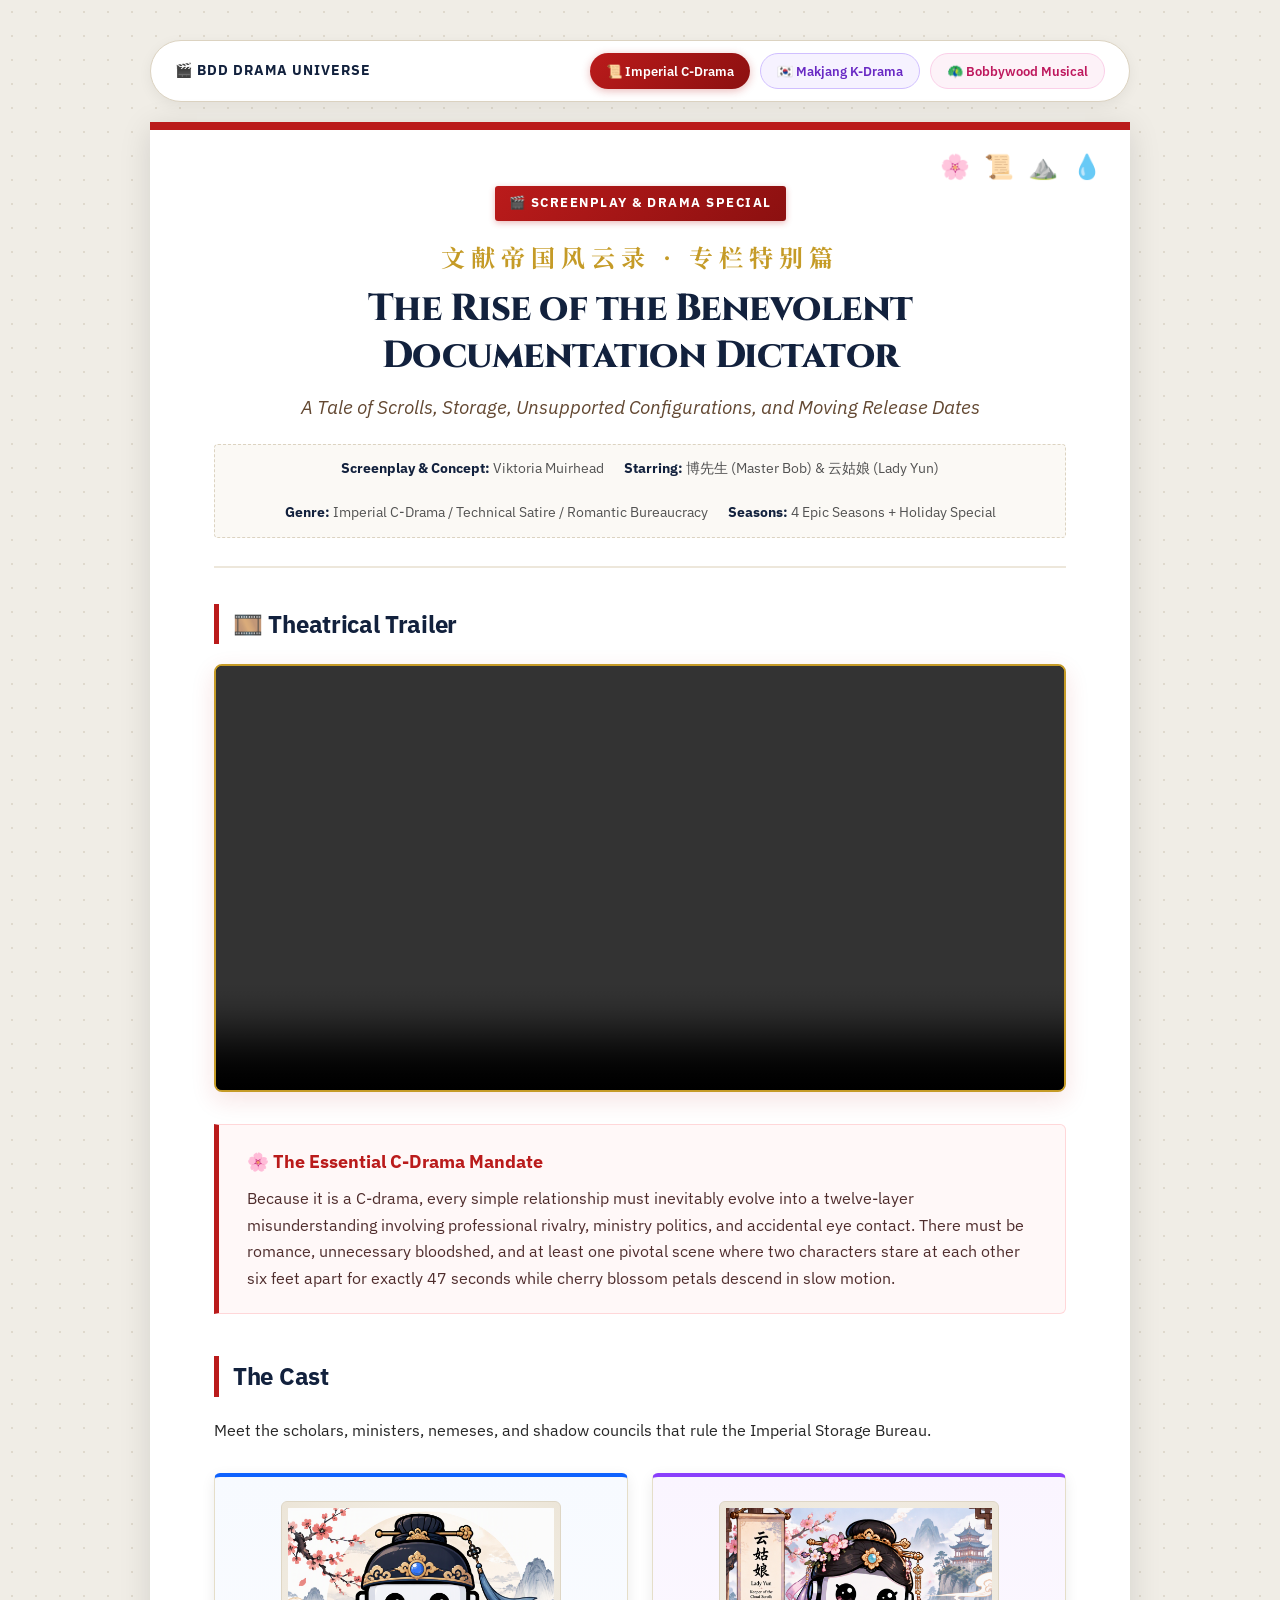
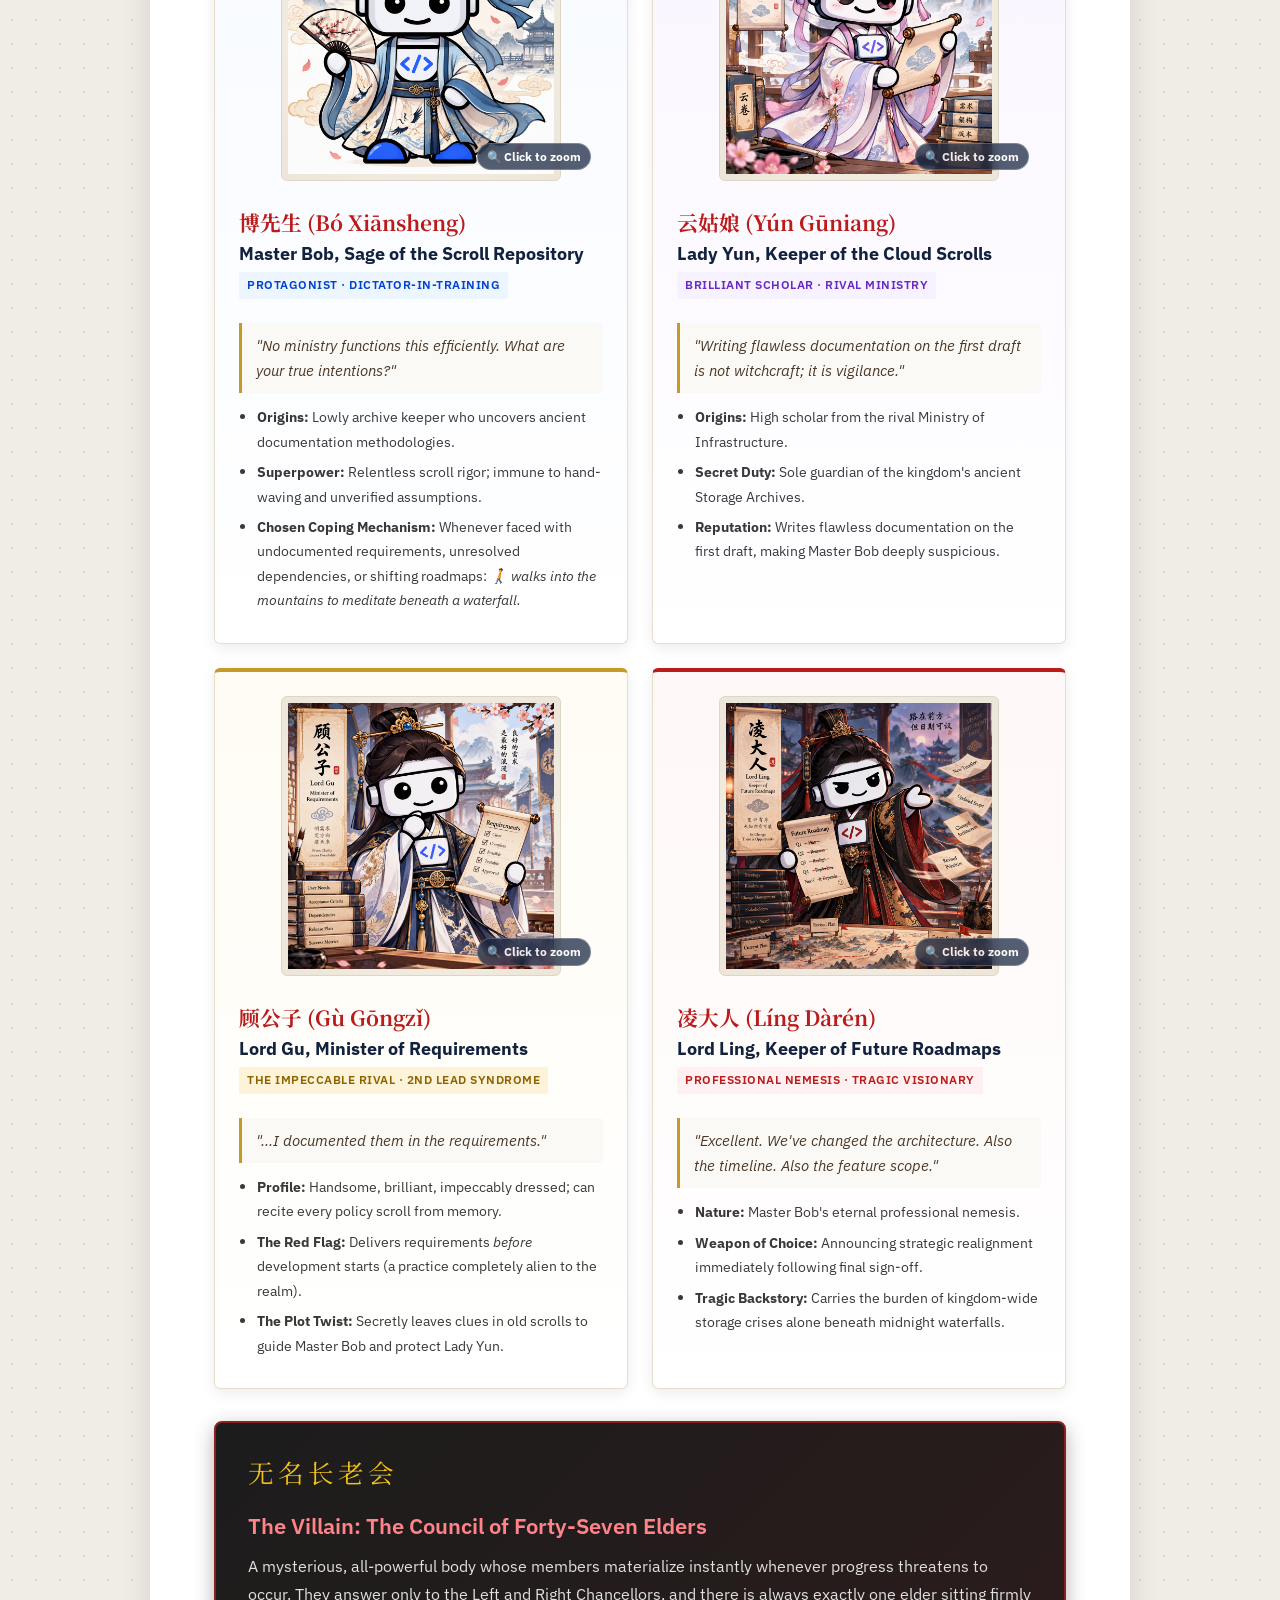
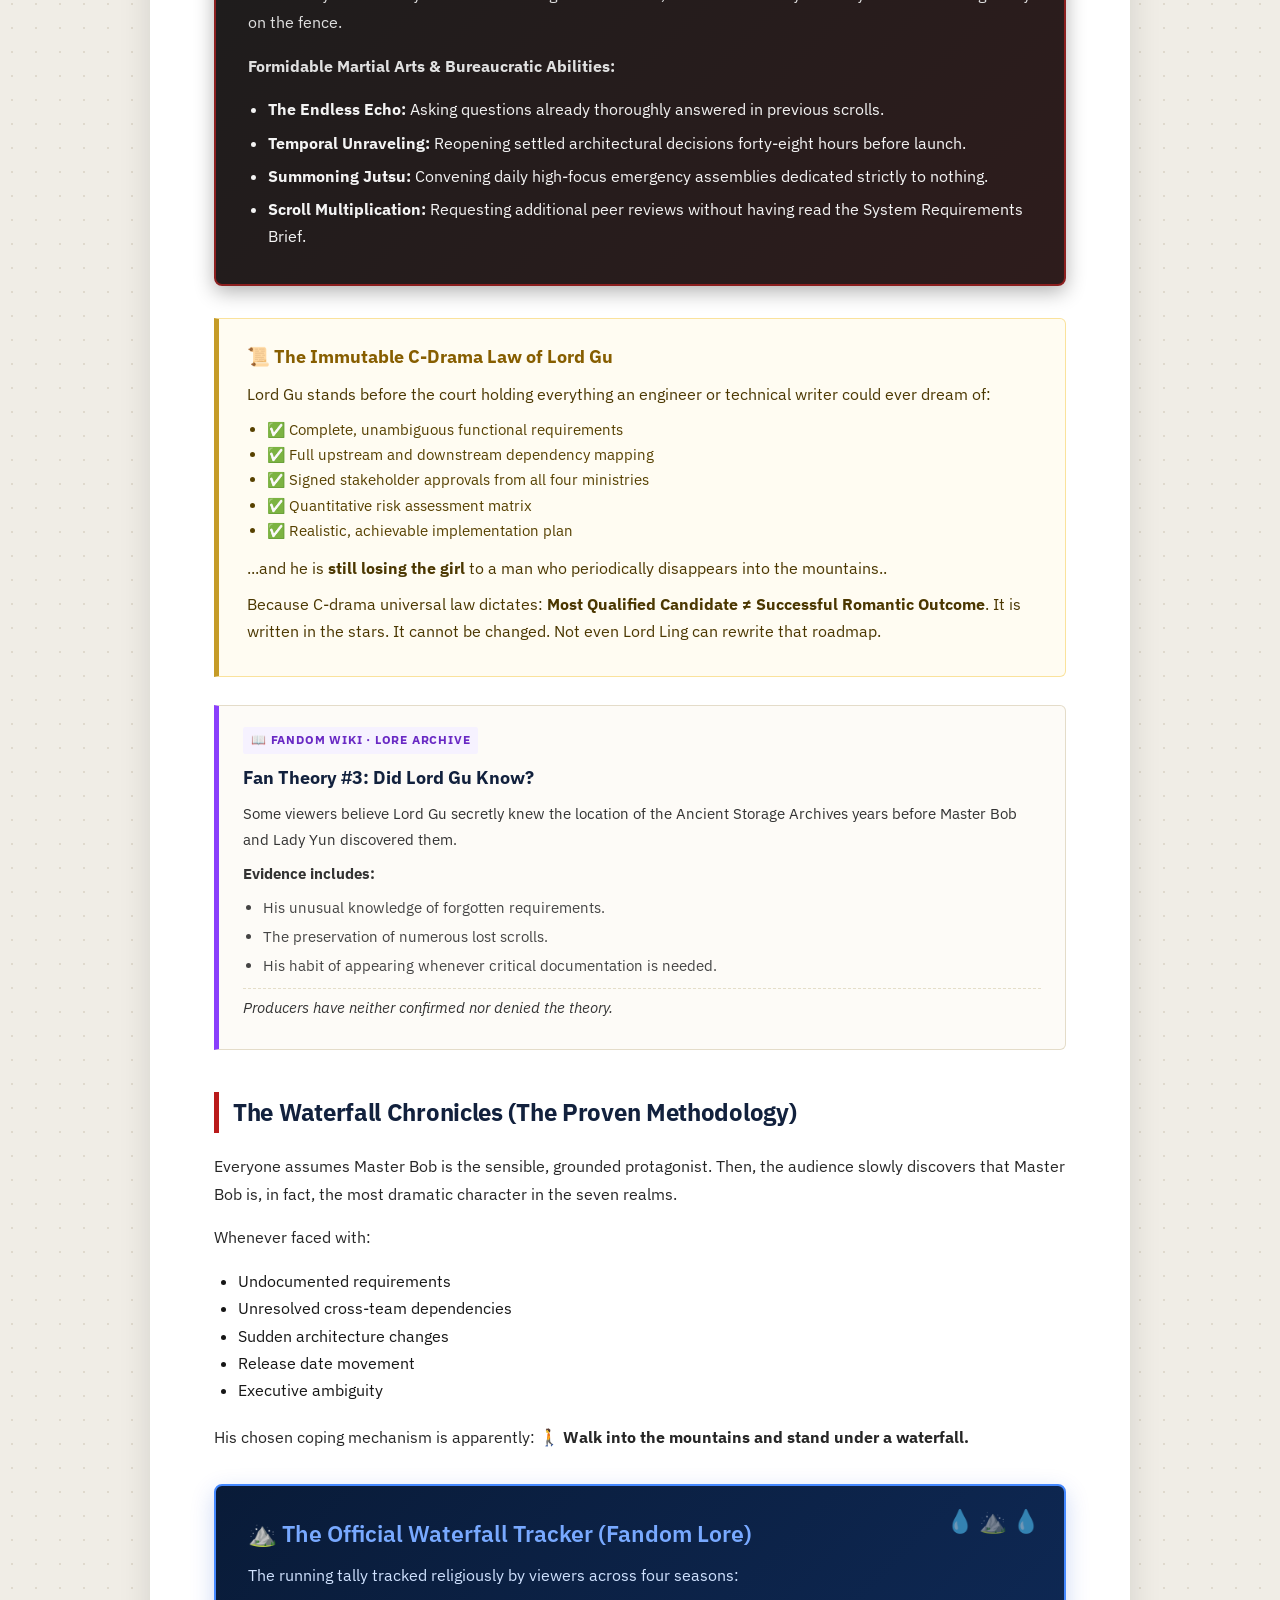
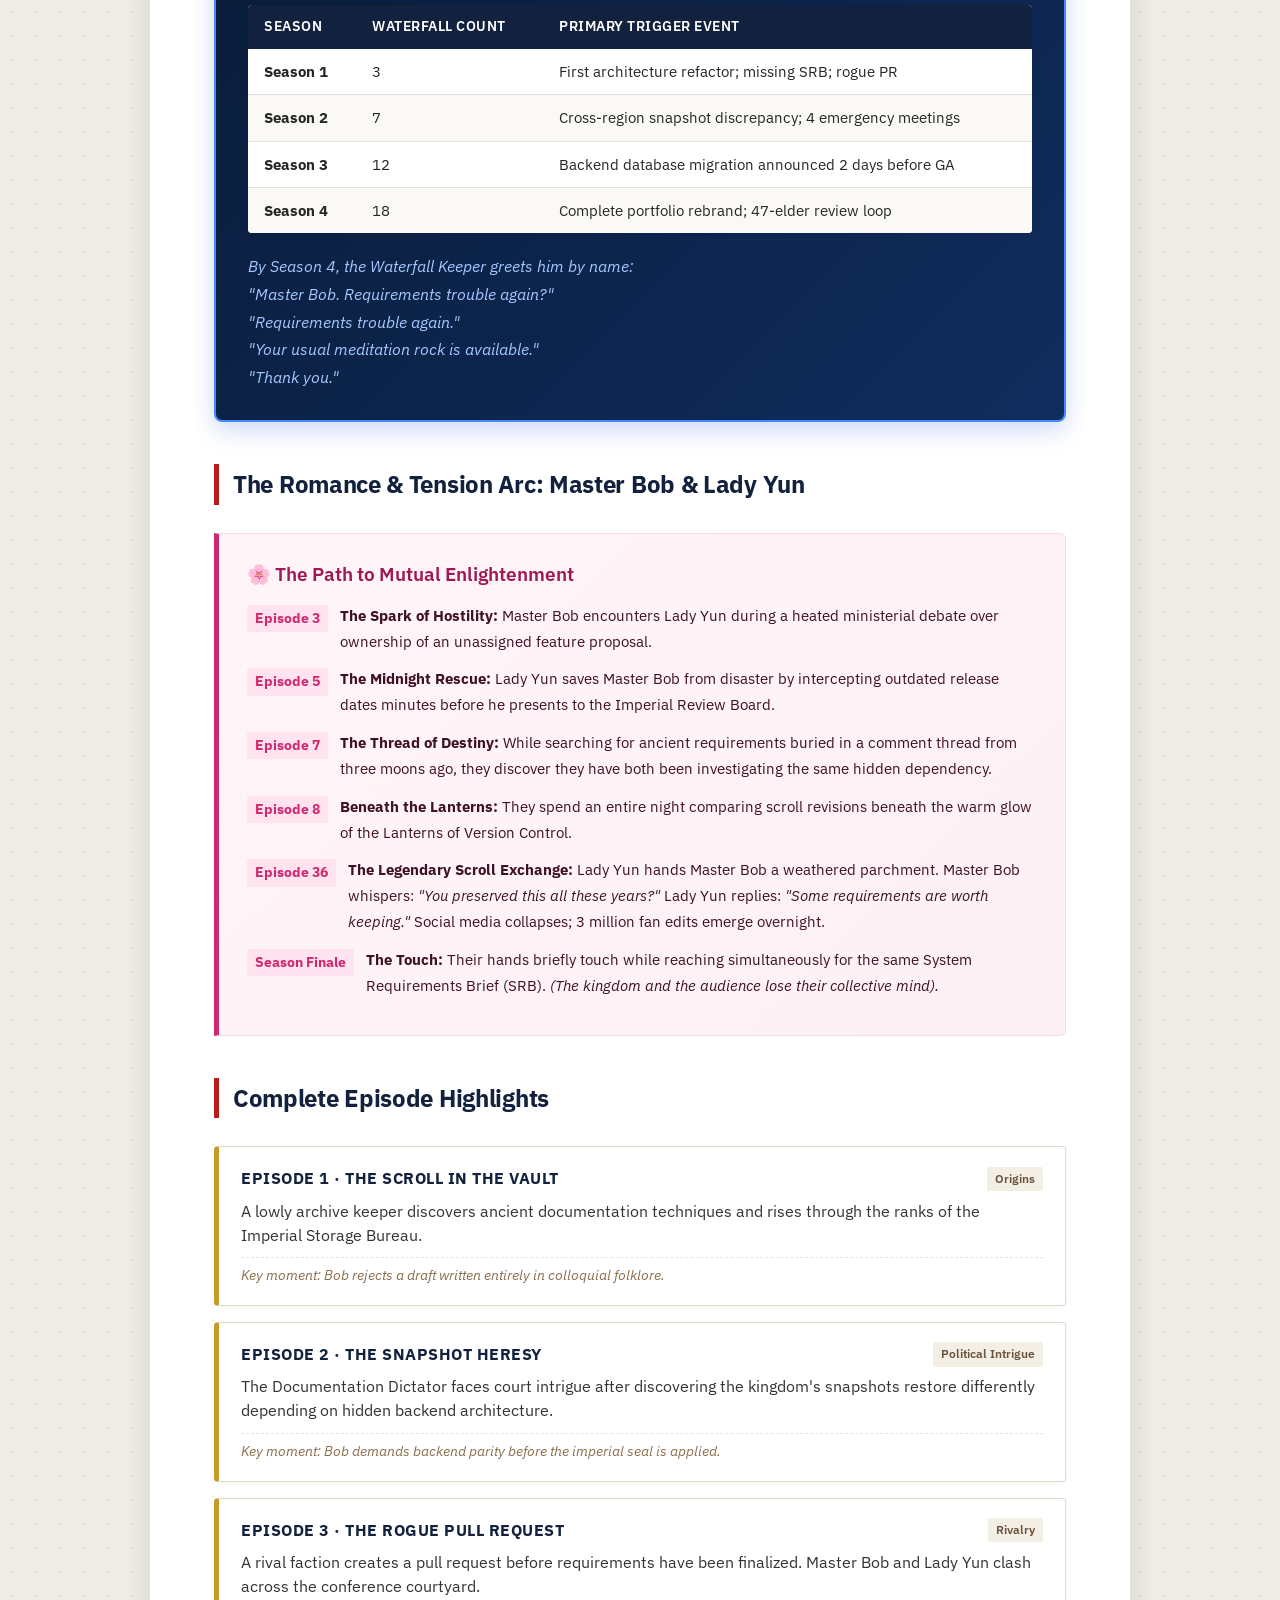
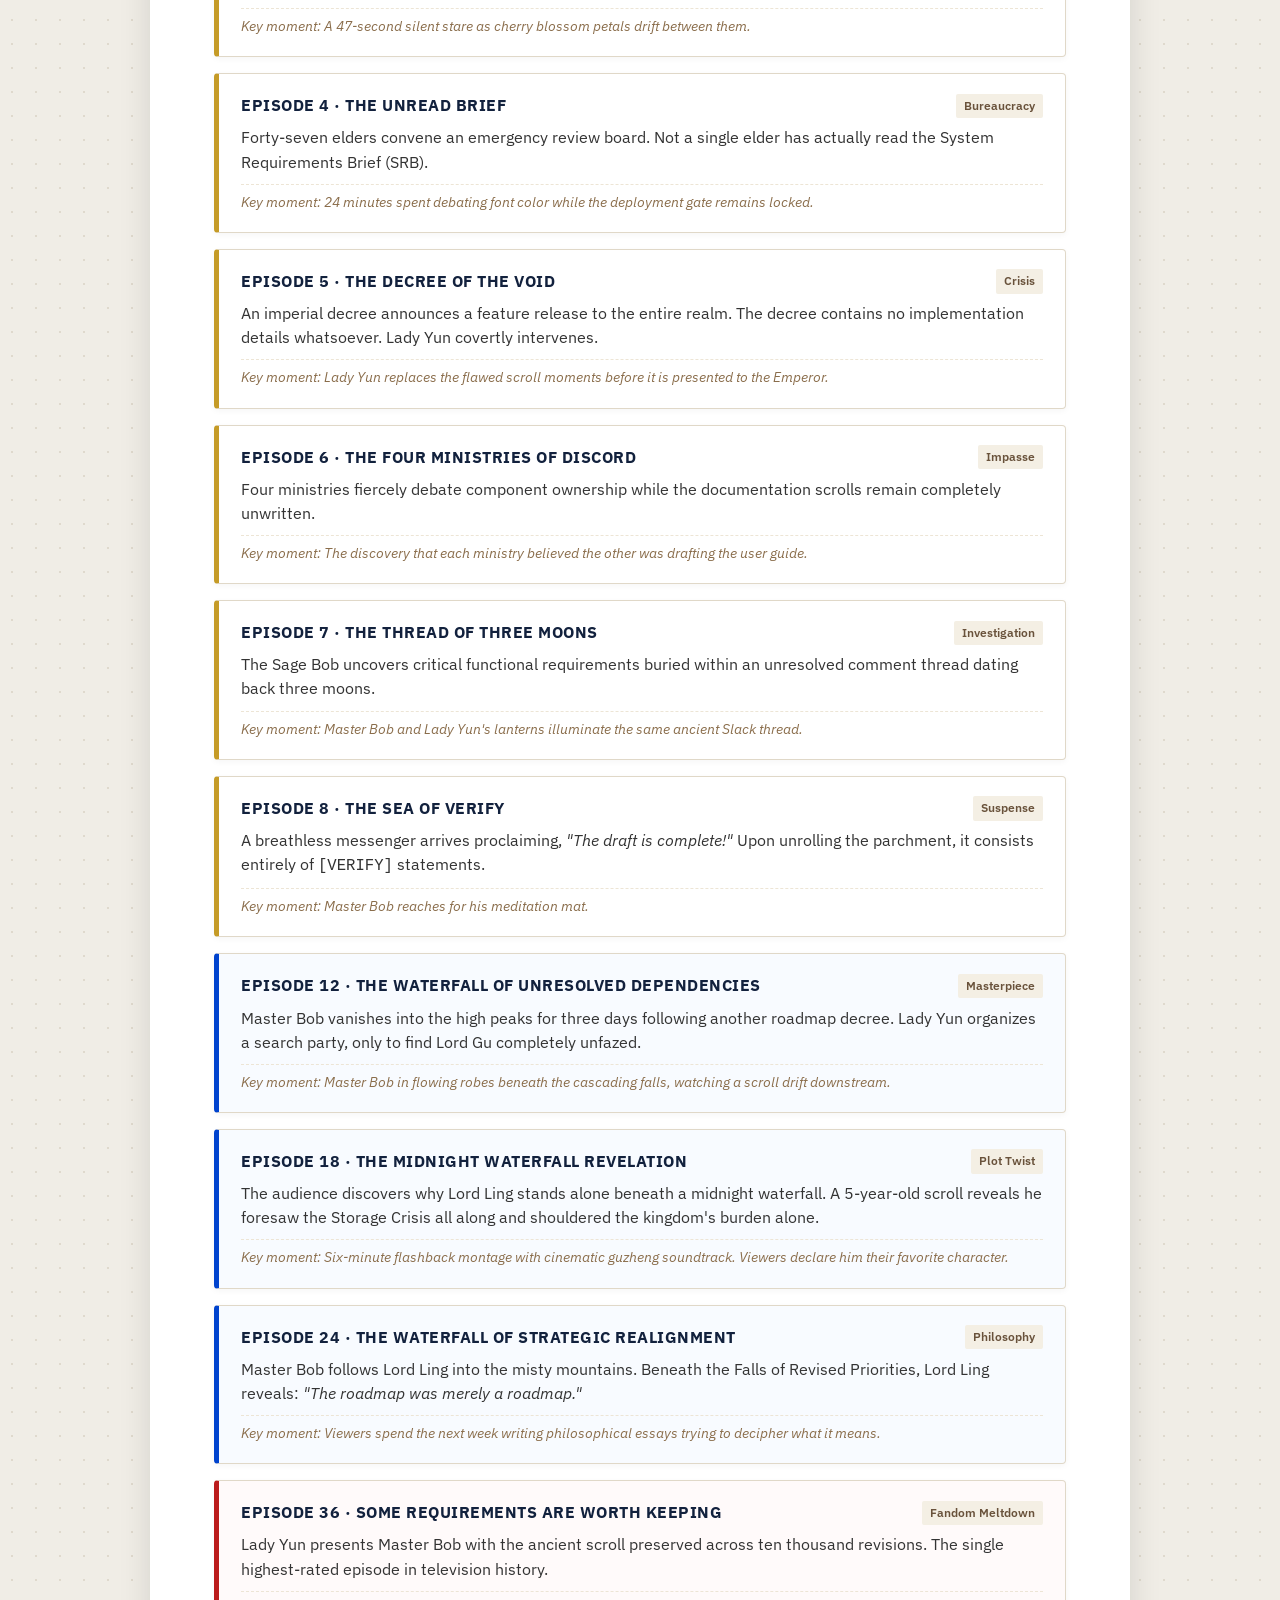
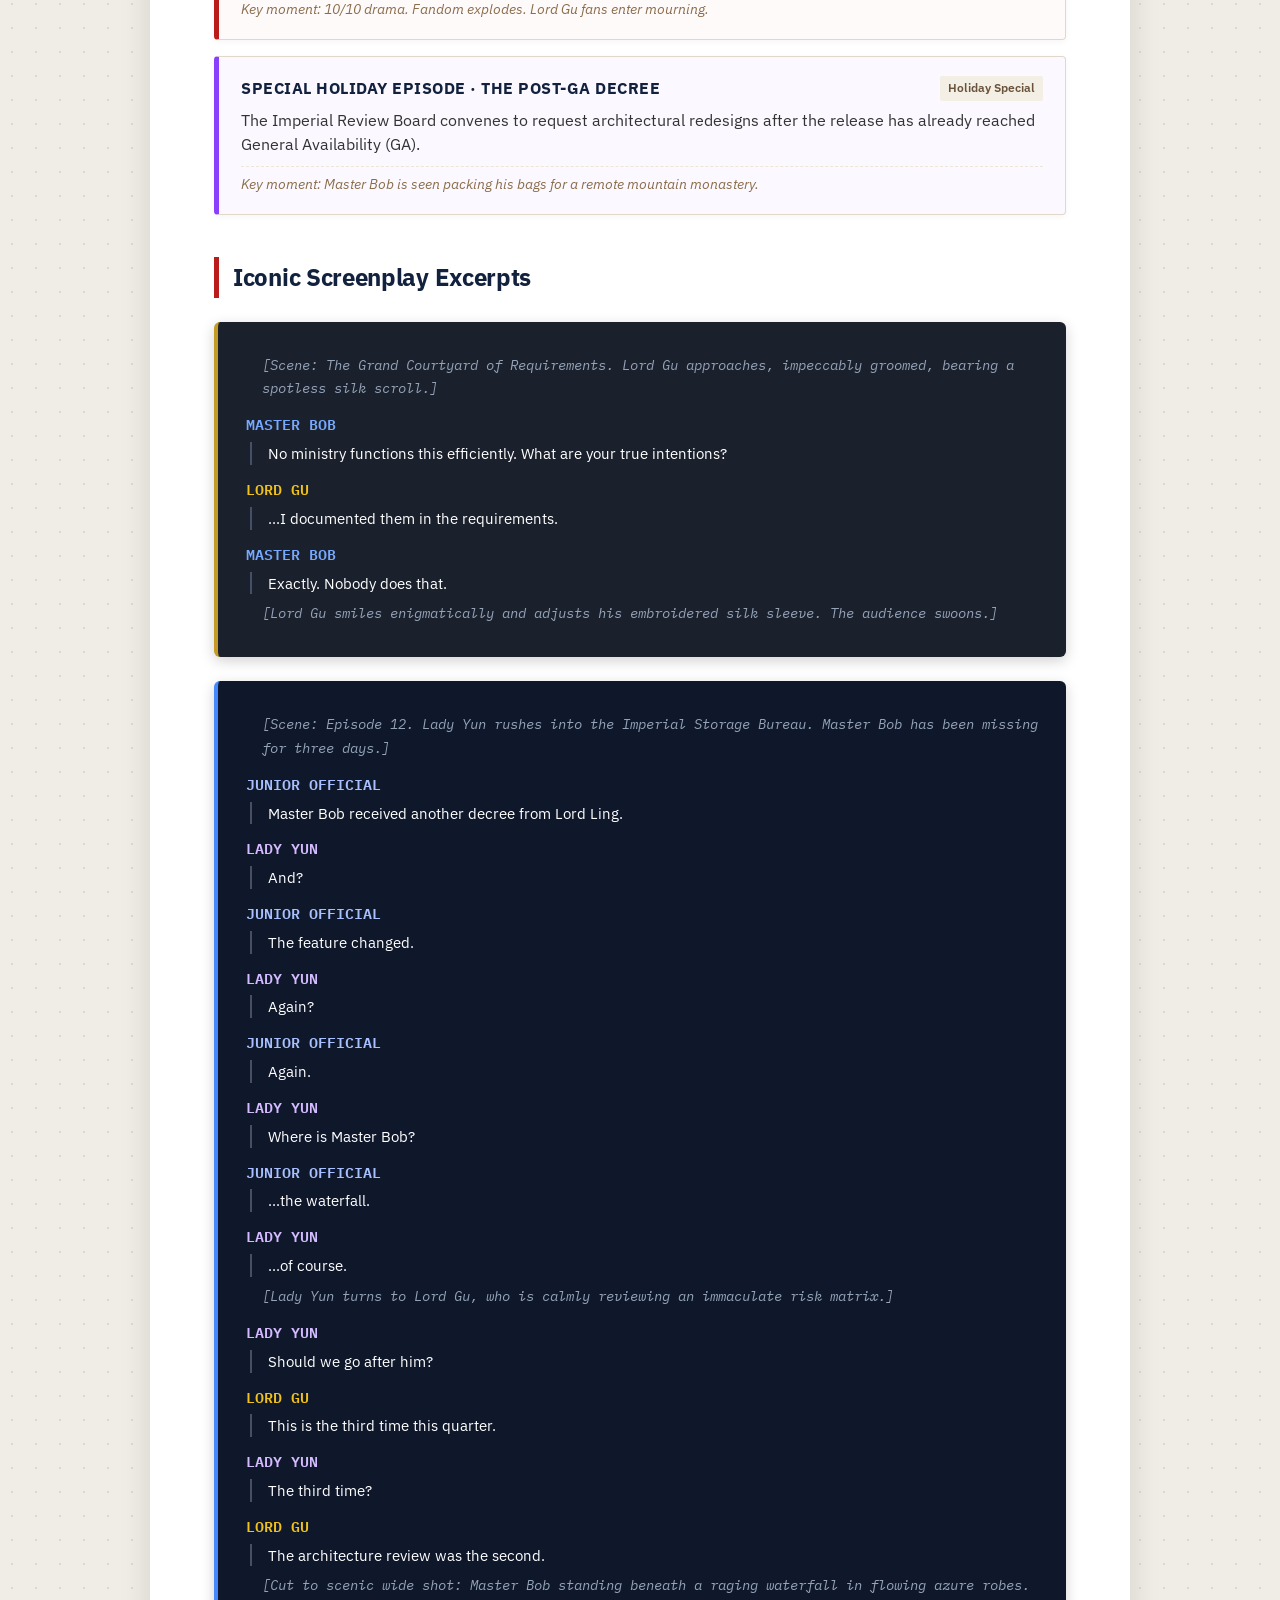
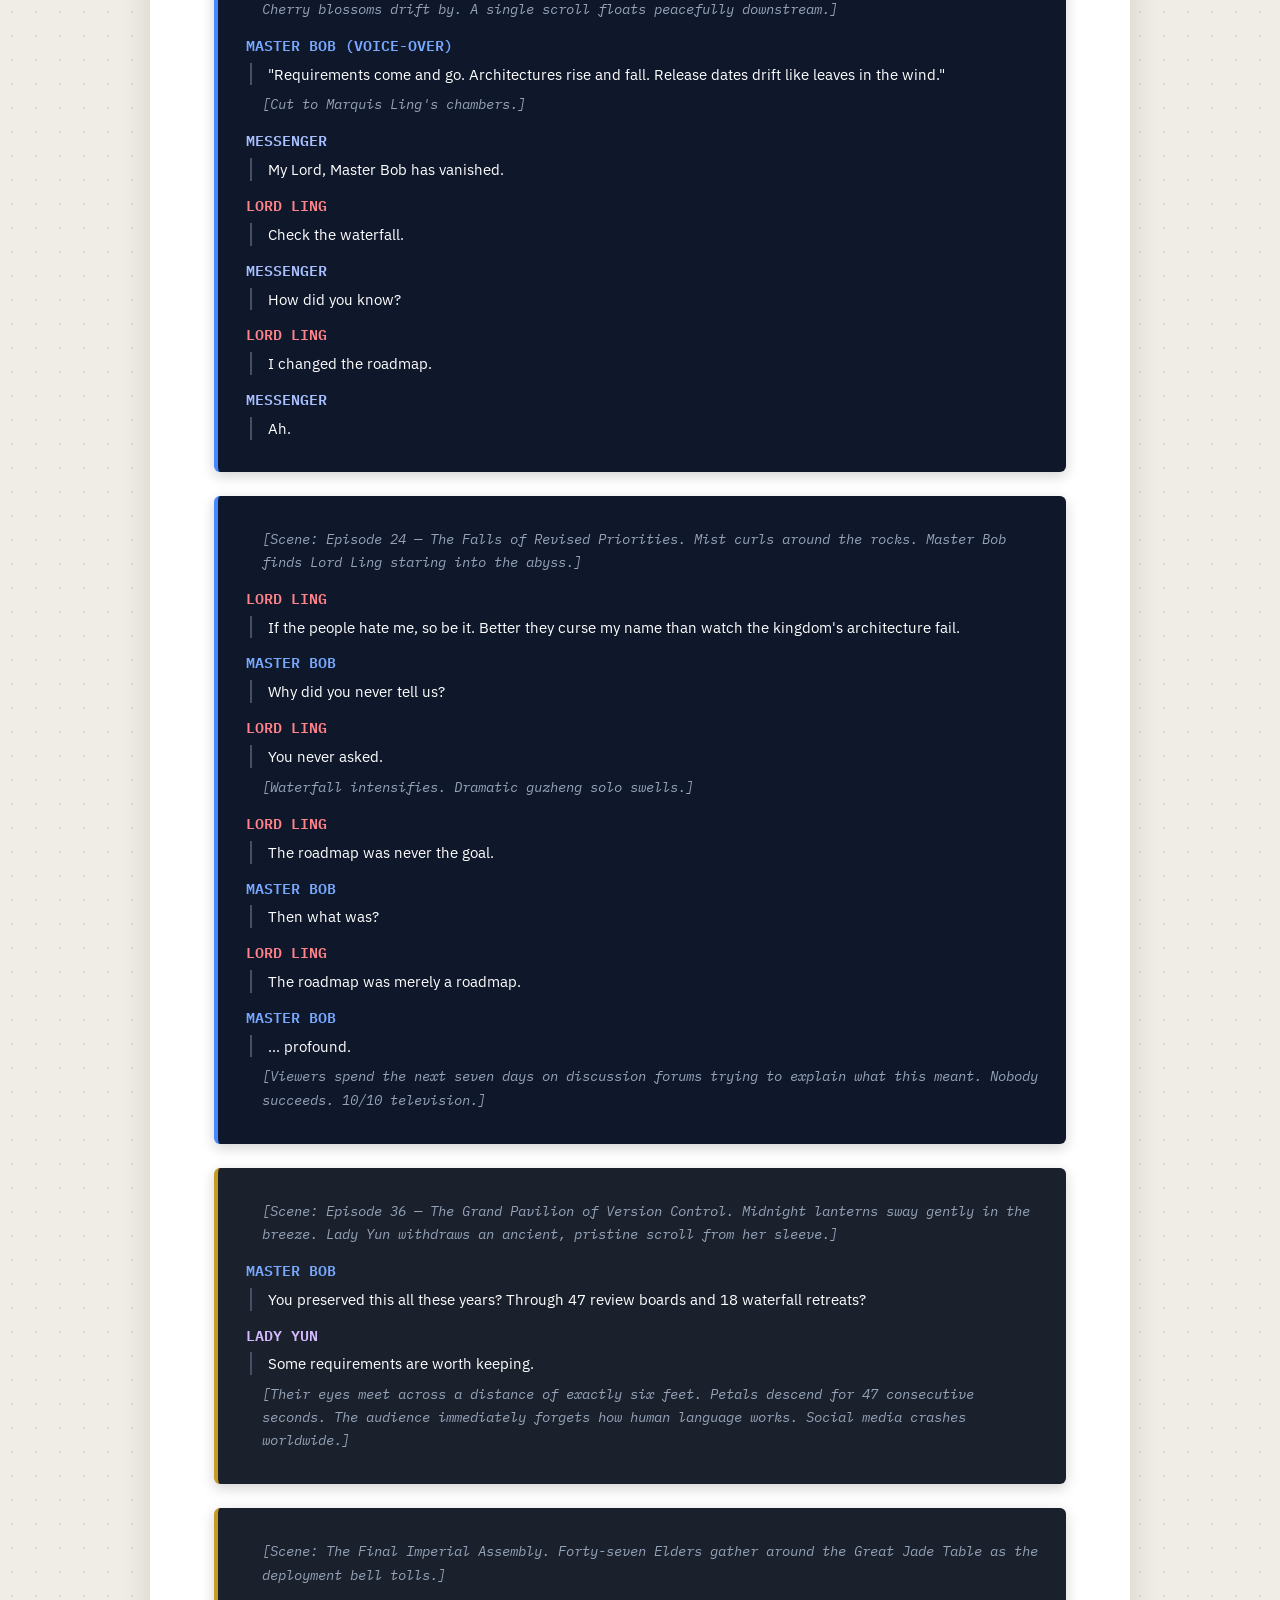
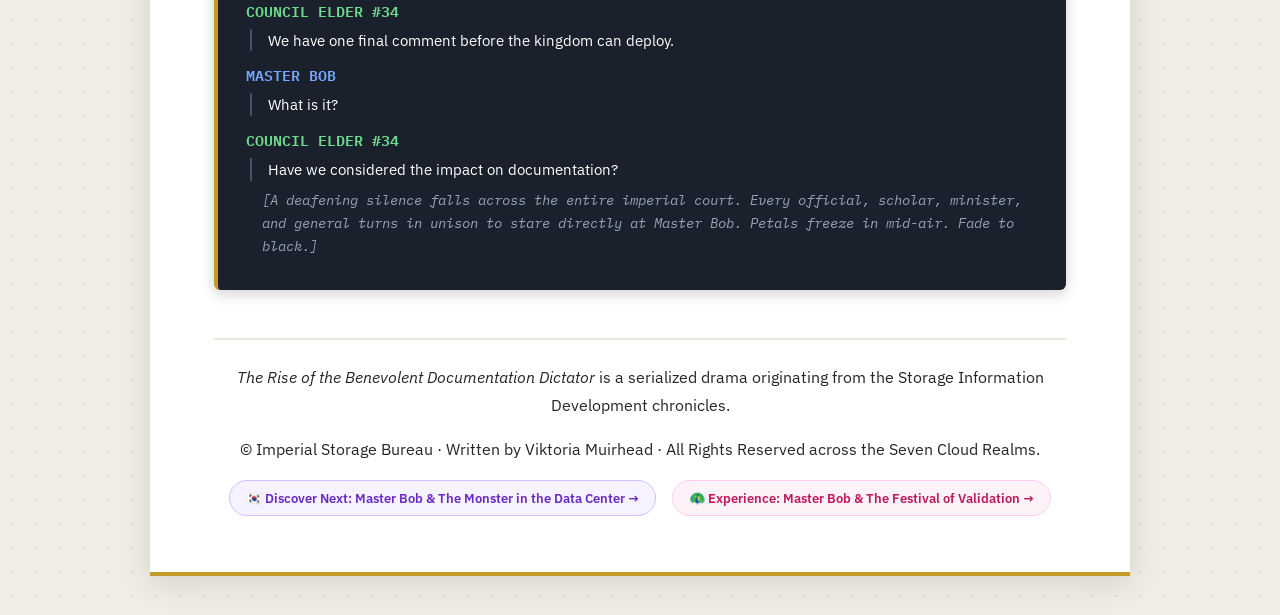
==== index.html @ aba7ffed "Add theatrical trailer to index" ====
<!DOCTYPE html>
<html lang="en">
<head>
    <meta charset="UTF-8">
    <meta name="viewport" content="width=device-width, initial-scale=1.0">
    <title>The Rise of the Benevolent Documentation Dictator</title>
    <link rel="preconnect" href="https://fonts.googleapis.com">
    <link rel="preconnect" href="https://fonts.gstatic.com" crossorigin>
    <link href="https://fonts.googleapis.com/css2?family=Cinzel:wght@600;700;800&family=IBM+Plex+Sans:ital,wght@0,300;0,400;0,500;0,600;0,700;1,400&family=IBM+Plex+Mono:wght@400;500;600&family=Noto+Serif+SC:wght@500;700;900&display=swap" rel="stylesheet">
    <style>
        :root {
            --cds-interactive-01: #0f62fe;
            --cds-interactive-02: #8a3ffc;
            --cds-ui-01: #f4f4f4;
            --cds-ui-02: #ffffff;
            --cds-ui-03: #e0e0e0;
            --cds-text-01: #161616;
            --cds-text-02: #525252;
            --imperial-red: #ba1b1b;
            --imperial-gold: #c59b27;
            --imperial-dark-gold: #946f0f;
            --imperial-jade: #0f6257;
            --imperial-navy: #12213d;
            --waterfall-blue: #0043ce;
            --silk-bg: #fbf9f5;
            --card-shadow: 0 4px 14px rgba(0,0,0,0.08);
            --drama-shadow: 0 8px 24px rgba(186, 27, 27, 0.12);
        }

        * {
            box-sizing: border-box;
            margin: 0;
            padding: 0;
        }

        body {
            font-family: 'IBM Plex Sans', -apple-system, BlinkMacSystemFont, 'Segoe UI', Roboto, sans-serif;
            background-color: #f0ede6;
            background-image: radial-gradient(#dfd9cd 1px, transparent 1px);
            background-size: 24px 24px;
            color: var(--cds-text-01);
            line-height: 1.7;
            padding: 40px 20px;
        }

        .container {
            max-width: 980px;
            margin: 0 auto;
            background-color: var(--cds-ui-02);
            padding: 56px 64px;
            box-shadow: 0 6px 30px rgba(0,0,0,0.12);
            border-top: 8px solid var(--imperial-red);
            border-bottom: 4px solid var(--imperial-gold);
            position: relative;
        }

        /* Atmospheric decor */
        .blossom-banner {
            position: absolute;
            top: 16px;
            right: 24px;
            font-size: 1.5rem;
            opacity: 0.85;
            letter-spacing: 4px;
        }

        /* Header / Meta */
        .post-header {
            margin-bottom: 36px;
            border-bottom: 2px solid #ede7db;
            padding-bottom: 28px;
            text-align: center;
        }

        .category-tag {
            display: inline-block;
            background: linear-gradient(135deg, #ba1b1b 0%, #8c1010 100%);
            color: #ffffff;
            font-size: 0.8125rem;
            font-weight: 700;
            text-transform: uppercase;
            letter-spacing: 1.5px;
            padding: 6px 14px;
            border-radius: 3px;
            margin-bottom: 16px;
            box-shadow: 0 2px 6px rgba(186, 27, 27, 0.3);
        }

        .hanzi-title {
            font-family: 'Noto Serif SC', serif;
            font-size: 1.5rem;
            color: var(--imperial-gold);
            letter-spacing: 6px;
            margin-bottom: 8px;
            font-weight: 700;
        }

        h1 {
            font-family: 'Cinzel', 'IBM Plex Sans', Georgia, serif;
            font-size: 2.35rem;
            font-weight: 800;
            line-height: 1.25;
            color: var(--imperial-navy);
            margin-bottom: 12px;
            letter-spacing: -0.5px;
        }

        .subtitle {
            font-size: 1.2rem;
            color: #634832;
            font-style: italic;
            font-weight: 400;
            margin-bottom: 20px;
        }

        .post-meta {
            display: flex;
            align-items: center;
            justify-content: center;
            flex-wrap: wrap;
            gap: 20px;
            font-size: 0.875rem;
            color: var(--cds-text-02);
            background-color: var(--silk-bg);
            padding: 12px 20px;
            border-radius: 4px;
            border: 1px dashed #dcd3c1;
        }

        .post-meta span strong {
            color: var(--imperial-navy);
        }

        /* Typography */
        h2 {
            font-size: 1.5rem;
            font-weight: 700;
            margin-top: 42px;
            margin-bottom: 20px;
            color: var(--imperial-navy);
            position: relative;
            padding-left: 14px;
            border-left: 5px solid var(--imperial-red);
            letter-spacing: -0.3px;
        }

        h3 {
            font-size: 1.2rem;
            font-weight: 600;
            margin-top: 24px;
            margin-bottom: 12px;
            color: var(--imperial-navy);
        }

        p {
            margin-bottom: 16px;
            font-size: 1.025rem;
            color: #262626;
        }

        /* Cast Character Cards Grid */
        .character-grid {
            display: grid;
            grid-template-columns: repeat(auto-fit, minmax(380px, 1fr));
            gap: 24px;
            margin: 28px 0;
        }

        .character-card {
            background-color: #ffffff;
            border: 1px solid #e5dec9;
            border-top: 4px solid var(--imperial-gold);
            border-radius: 6px;
            padding: 24px;
            box-shadow: var(--card-shadow);
            display: flex;
            flex-direction: column;
            position: relative;
            transition: transform 0.2s ease, box-shadow 0.2s ease;
        }

        .character-card:hover {
            transform: translateY(-2px);
            box-shadow: var(--drama-shadow);
        }

        .character-card.protagonist {
            border-top-color: var(--cds-interactive-01);
            background: linear-gradient(180deg, #f7faff 0%, #ffffff 100%);
        }

        .character-card.heroine {
            border-top-color: var(--cds-interactive-02);
            background: linear-gradient(180deg, #faf5ff 0%, #ffffff 100%);
        }

        .character-card.rival {
            border-top-color: var(--imperial-gold);
            background: linear-gradient(180deg, #fffcf4 0%, #ffffff 100%);
        }

        .character-card.nemesis {
            border-top-color: var(--imperial-red);
            background: linear-gradient(180deg, #fff7f7 0%, #ffffff 100%);
        }

        .char-img-container {
            text-align: center;
            margin-bottom: 16px;
            position: relative;
        }

        .char-img-wrap {
            display: inline-block;
            position: relative;
            cursor: pointer;
            border-radius: 6px;
            overflow: hidden;
            transition: transform 0.25s ease, box-shadow 0.25s ease;
            width: 100%;
            text-align: center;
            font-family: inherit;
            color: inherit;
            background: transparent;
            border: none;
            padding: 0;
        }

        .char-img-wrap:hover {
            transform: translateY(-2px);
        }

        .char-img-wrap:focus-visible {
            outline: 3px solid var(--imperial-gold);
            outline-offset: 4px;
            box-shadow: 0 0 16px rgba(197, 155, 39, 0.5);
            border-radius: 6px;
        }

        .char-img {
            max-width: 100%;
            height: 280px;
            object-fit: contain;
            border-radius: 6px;
            background: radial-gradient(circle, #f9f6f0 0%, #ece5d8 100%);
            padding: 6px;
            border: 1px solid #ded6c5;
            transition: transform 0.3s ease;
            display: block;
            margin: 0 auto;
        }

        .char-img-wrap:hover .char-img {
            transform: scale(1.02);
        }

        .char-zoom-hint {
            position: absolute;
            bottom: 10px;
            right: 12px;
            background: rgba(18, 33, 61, 0.85);
            color: #ffffff;
            font-size: 0.725rem;
            font-weight: 700;
            padding: 3px 9px;
            border-radius: 20px;
            backdrop-filter: blur(4px);
            border: 1px solid rgba(255, 255, 255, 0.25);
            pointer-events: none;
            display: flex;
            align-items: center;
            gap: 4px;
            opacity: 0.85;
            transition: all 0.2s ease;
        }

        .char-img-wrap:hover .char-zoom-hint {
            opacity: 1;
            transform: scale(1.05);
            background: var(--imperial-red);
            border-color: var(--imperial-gold);
            box-shadow: 0 2px 8px rgba(186, 27, 27, 0.4);
        }

        /* Lightbox Modal */
        .lightbox-modal {
            position: fixed;
            top: 0;
            left: 0;
            width: 100vw;
            height: 100vh;
            background: rgba(10, 16, 26, 0.9);
            backdrop-filter: blur(12px);
            -webkit-backdrop-filter: blur(12px);
            z-index: 9999;
            display: flex;
            flex-direction: column;
            align-items: center;
            justify-content: center;
            opacity: 0;
            pointer-events: none;
            transition: opacity 0.25s ease;
            padding: 24px;
        }

        .lightbox-modal.active {
            opacity: 1;
            pointer-events: auto;
        }

        .lightbox-content {
            position: relative;
            max-width: 92vw;
            max-height: 90vh;
            display: flex;
            flex-direction: column;
            align-items: center;
            transform: scale(0.92);
            transition: transform 0.25s cubic-bezier(0.34, 1.56, 0.64, 1);
        }

        .lightbox-modal.active .lightbox-content {
            transform: scale(1);
        }

        .lightbox-img {
            max-width: 90vw;
            max-height: 75vh;
            object-fit: contain;
            border-radius: 8px;
            box-shadow: 0 20px 50px rgba(0,0,0,0.8), 0 0 0 2px var(--imperial-gold);
            background: #ffffff;
            padding: 8px;
        }

        .lightbox-caption {
            margin-top: 14px;
            background: #ffffff;
            border: 2px solid var(--imperial-gold);
            border-radius: 8px;
            padding: 12px 24px;
            color: var(--imperial-navy);
            text-align: center;
            max-width: 680px;
            box-shadow: 0 4px 20px rgba(0,0,0,0.4);
        }

        .lightbox-title {
            font-family: 'Noto Serif SC', 'Cinzel', serif;
            font-size: 1.15rem;
            font-weight: 700;
            color: var(--imperial-red);
            margin-bottom: 4px;
        }

        .lightbox-desc {
            font-size: 0.9rem;
            color: var(--cds-text-02);
            font-style: italic;
            margin-bottom: 0;
        }

        .lightbox-close {
            position: absolute;
            top: -16px;
            right: -16px;
            width: 40px;
            height: 40px;
            border-radius: 50%;
            background: var(--imperial-red);
            color: #ffffff;
            border: 2px solid #ffffff;
            font-size: 1.4rem;
            font-weight: 700;
            cursor: pointer;
            display: flex;
            align-items: center;
            justify-content: center;
            box-shadow: 0 4px 14px rgba(0,0,0,0.6);
            transition: all 0.2s ease;
            z-index: 10000;
            line-height: 1;
        }

        .lightbox-close:hover {
            background: var(--imperial-gold);
            transform: scale(1.1);
        }

        .char-header {
            margin-bottom: 12px;
        }

        .char-chinese-name {
            font-family: 'Noto Serif SC', serif;
            font-size: 1.3rem;
            font-weight: 700;
            color: var(--imperial-red);
            margin-bottom: 2px;
        }

        .char-english-title {
            font-size: 1.15rem;
            font-weight: 700;
            color: var(--imperial-navy);
            line-height: 1.3;
        }

        .char-role-badge {
            display: inline-block;
            font-size: 0.75rem;
            font-weight: 600;
            text-transform: uppercase;
            letter-spacing: 0.5px;
            padding: 3px 8px;
            border-radius: 2px;
            margin-top: 6px;
        }

        .badge-blue { background: #edf5ff; color: #0043ce; }
        .badge-purple { background: #f6f2ff; color: #6929c4; }
        .badge-gold { background: #fdf3d8; color: #8e6200; }
        .badge-red { background: #fff1f1; color: #ba1b1b; }

        .char-quote {
            font-style: italic;
            background: var(--silk-bg);
            border-left: 3px solid var(--imperial-gold);
            padding: 10px 14px;
            margin: 12px 0;
            font-size: 0.925rem;
            color: #4a3828;
            border-radius: 0 4px 4px 0;
        }

        .char-traits {
            font-size: 0.9rem;
            padding-left: 18px;
            color: #393939;
            margin-bottom: 0;
        }

        .char-traits li {
            margin-bottom: 6px;
        }

        /* Villain Special Banner */
        .villain-card {
            background: linear-gradient(135deg, #1c1c1c 0%, #2e1c1c 100%);
            color: #ffffff;
            border: 2px solid #8c2020;
            border-radius: 8px;
            padding: 28px 32px;
            margin: 32px 0;
            box-shadow: 0 6px 20px rgba(0,0,0,0.3);
        }

        .villain-card h3 {
            color: #ff8389;
            font-size: 1.4rem;
            margin-top: 0;
            margin-bottom: 8px;
        }

        .villain-card .hanzi {
            font-family: 'Noto Serif SC', serif;
            font-size: 1.6rem;
            color: #f1c21b;
            letter-spacing: 4px;
            display: block;
            margin-bottom: 12px;
        }

        .villain-card p {
            color: #e0e0e0;
        }

        .villain-card ul {
            padding-left: 20px;
            color: #f4f4f4;
        }

        .villain-card li {
            margin-bottom: 6px;
        }

        /* Drama Tropes Box */
        .trope-box {
            background: #fff8f8;
            border: 1px solid #ffd7d9;
            border-left: 5px solid var(--imperial-red);
            padding: 22px 28px;
            margin: 28px 0;
            border-radius: 0 6px 6px 0;
        }

        .trope-box h4 {
            color: var(--imperial-red);
            font-size: 1.1rem;
            margin-bottom: 8px;
            display: flex;
            align-items: center;
            gap: 8px;
        }

        .trope-box p {
            margin-bottom: 0;
            color: #4f2d2d;
            font-size: 0.975rem;
        }

        /* Waterfall Special Theme Box */
        .waterfall-card {
            background: linear-gradient(135deg, #091b38 0%, #102d5e 100%);
            color: #edf5ff;
            border: 2px solid #4589ff;
            border-radius: 8px;
            padding: 28px 32px;
            margin: 32px 0;
            box-shadow: 0 8px 24px rgba(0, 67, 206, 0.2);
            position: relative;
            overflow: hidden;
        }

        .waterfall-card::before {
            content: "💧 ⛰️ 💧";
            position: absolute;
            top: 16px;
            right: 24px;
            font-size: 1.4rem;
            opacity: 0.6;
        }

        .waterfall-card h3 {
            color: #78a9ff;
            font-size: 1.45rem;
            margin-top: 0;
            margin-bottom: 8px;
        }

        .waterfall-card p {
            color: #d0e2ff;
        }

        /* Fandom Table */
        .fandom-table {
            width: 100%;
            border-collapse: collapse;
            margin: 16px 0 20px 0;
            background: #ffffff;
            border-radius: 4px;
            overflow: hidden;
            box-shadow: 0 1px 4px rgba(0,0,0,0.06);
        }

        .fandom-table th {
            background: var(--imperial-navy);
            color: #ffffff;
            font-weight: 600;
            text-align: left;
            padding: 10px 16px;
            font-size: 0.875rem;
            text-transform: uppercase;
            letter-spacing: 0.5px;
        }

        .fandom-table td {
            padding: 10px 16px;
            border-bottom: 1px solid #e0e0e0;
            font-size: 0.925rem;
            color: #262626;
        }

        .fandom-table tr:last-child td {
            border-bottom: none;
        }

        .fandom-table tr:nth-child(even) {
            background-color: #fbf9f5;
        }

        /* Episode Accordion / Table / Timeline */
        .episode-list {
            display: flex;
            flex-direction: column;
            gap: 16px;
            margin: 28px 0;
        }

        .episode-card {
            background: #ffffff;
            border: 1px solid #e0d8c8;
            border-left: 5px solid var(--imperial-gold);
            border-radius: 4px;
            padding: 18px 22px;
            box-shadow: 0 2px 6px rgba(0,0,0,0.04);
            display: flex;
            flex-direction: column;
            gap: 6px;
        }

        .episode-card.climax {
            border-left-color: var(--imperial-red);
            background: #fffafa;
        }

        .episode-card.special {
            border-left-color: var(--cds-interactive-02);
            background: #fbf9ff;
        }

        .episode-card.waterfall-ep {
            border-left-color: var(--waterfall-blue);
            background: #f8fbff;
        }

        .ep-header {
            display: flex;
            justify-content: space-between;
            align-items: center;
            flex-wrap: wrap;
            gap: 8px;
        }

        .ep-number {
            font-weight: 700;
            font-size: 1rem;
            color: var(--imperial-navy);
            text-transform: uppercase;
            letter-spacing: 0.5px;
        }

        .ep-tag {
            font-size: 0.75rem;
            font-weight: 600;
            padding: 2px 8px;
            background: #f4efe4;
            color: #69523b;
            border-radius: 2px;
        }

        .ep-synopsis {
            font-size: 0.975rem;
            color: #333333;
            line-height: 1.55;
            margin-bottom: 0;
        }

        .ep-subtext {
            font-size: 0.85rem;
            color: #8a6d4b;
            font-style: italic;
            border-top: 1px dashed #ede5d5;
            padding-top: 6px;
            margin-top: 4px;
        }

        /* Script Dialogue Blocks */
        .script-box {
            background-color: #1a202c;
            color: #f4f7fb;
            border-radius: 6px;
            padding: 24px 28px;
            margin: 24px 0;
            font-family: 'IBM Plex Mono', monospace;
            font-size: 0.92rem;
            border-left: 4px solid var(--imperial-gold);
            box-shadow: 0 4px 14px rgba(0,0,0,0.18);
        }

        .script-box.waterfall-script {
            border-left-color: #4589ff;
            background-color: #0f172a;
        }

        .script-speaker {
            color: #78a9ff;
            font-weight: 600;
            display: block;
            margin-top: 12px;
            font-size: 0.95rem;
        }

        .script-speaker:first-child {
            margin-top: 0;
        }

        .script-speaker.bob { color: #78a9ff; }
        .script-speaker.yun { color: #d4bbff; }
        .script-speaker.gu { color: #f1c21b; }
        .script-speaker.ling { color: #ff8389; }
        .script-speaker.council { color: #6fdc8c; }
        .script-speaker.official { color: #a8c0ff; }
        .script-speaker.keeper { color: #6ee7b7; }

        .script-line {
            color: #ffffff;
            padding-left: 16px;
            border-left: 2px solid #455066;
            margin: 4px 0 8px 4px;
            font-family: 'IBM Plex Sans', sans-serif;
            font-size: 0.95rem;
            line-height: 1.5;
        }

        .stage-direction {
            color: #94a3b8;
            font-style: italic;
            font-size: 0.85rem;
            margin: 8px 0;
            padding-left: 16px;
        }

        /* Romance Arc Box */
        .romance-box {
            background: linear-gradient(135deg, #fff5f8 0%, #fcf0f5 100%);
            border: 1px solid #ffd6e5;
            border-left: 5px solid #d12771;
            padding: 24px 28px;
            border-radius: 0 6px 6px 0;
            margin: 28px 0;
        }

        .romance-box h3 {
            color: #9f1853;
            margin-top: 0;
        }

        .romance-step {
            margin-bottom: 12px;
            display: flex;
            align-items: flex-start;
            gap: 12px;
        }

        .romance-ep {
            font-weight: 700;
            color: #d12771;
            font-size: 0.85rem;
            white-space: nowrap;
            background: #ffe3ee;
            padding: 2px 8px;
            border-radius: 2px;
            margin-top: 2px;
        }

        .romance-text {
            font-size: 0.95rem;
            color: #3f1025;
        }

        /* Second Lead Law Callout */
        .second-lead-box {
            background: #fffcf2;
            border: 1px solid #fae29c;
            border-left: 5px solid var(--imperial-gold);
            padding: 22px 28px;
            margin: 28px 0;
            border-radius: 0 6px 6px 0;
        }

        .second-lead-box h4 {
            color: #875e00;
            font-size: 1.15rem;
            margin-bottom: 8px;
        }

        .second-lead-box p {
            margin-bottom: 10px;
            font-size: 0.975rem;
            color: #4b3700;
        }

        .second-lead-box ul {
            padding-left: 20px;
            margin-bottom: 12px;
            color: #574100;
            font-size: 0.925rem;
        }

        /* Fandom Wiki Box */
        .wiki-box {
            background: #fdfbf7;
            border: 1px solid #e4dcc9;
            border-left: 5px solid var(--cds-interactive-02);
            padding: 20px 24px;
            margin: 24px 0;
            border-radius: 0 6px 6px 0;
            font-size: 0.935rem;
        }

        .wiki-badge {
            display: inline-block;
            font-size: 0.75rem;
            font-weight: 700;
            text-transform: uppercase;
            letter-spacing: 0.8px;
            color: #6929c4;
            background: #f6f2ff;
            padding: 3px 8px;
            border-radius: 2px;
            margin-bottom: 8px;
        }

        .wiki-title {
            font-size: 1.15rem;
            font-weight: 700;
            color: var(--imperial-navy);
            margin-bottom: 8px;
        }

        .wiki-box p {
            font-size: 0.95rem;
            color: #333333;
            margin-bottom: 8px;
        }

        .wiki-box ul {
            padding-left: 20px;
            margin-bottom: 10px;
            color: #444444;
            font-size: 0.925rem;
        }

        .wiki-box li {
            margin-bottom: 4px;
        }

        .wiki-footer {
            font-size: 0.835rem;
            font-style: italic;
            color: #756a5c;
            border-top: 1px dashed #e5dec9;
            padding-top: 6px;
            margin-top: 8px;
            margin-bottom: 0;
        }

        /* Navigation between dramas */
        .drama-nav {
            max-width: 980px;
            margin: 0 auto 20px auto;
            display: flex;
            justify-content: space-between;
            align-items: center;
            flex-wrap: wrap;
            gap: 12px;
            background: #ffffff;
            padding: 12px 24px;
            border-radius: 50px;
            border: 1px solid #dcd3c1;
            box-shadow: 0 4px 14px rgba(0,0,0,0.06);
        }

        .drama-nav-brand {
            font-size: 0.875rem;
            font-weight: 700;
            color: var(--imperial-navy);
            letter-spacing: 1px;
            text-transform: uppercase;
        }

        .drama-nav-links {
            display: flex;
            gap: 10px;
        }

        .nav-btn {
            display: inline-flex;
            align-items: center;
            gap: 6px;
            padding: 6px 16px;
            border-radius: 20px;
            font-size: 0.825rem;
            font-weight: 600;
            text-decoration: none;
            transition: all 0.2s ease;
        }

        .nav-btn.cdrama-active {
            background: linear-gradient(135deg, #ba1b1b 0%, #8c1010 100%);
            color: #ffffff;
            box-shadow: 0 2px 8px rgba(186, 27, 27, 0.3);
        }

        .nav-btn.kdrama {
            background: #f6f2ff;
            color: #6929c4;
            border: 1px solid #d0bfff;
        }

        .nav-btn.kdrama:hover {
            background: #6929c4;
            color: #ffffff;
            transform: translateY(-1px);
        }

        .nav-btn.bobbywood {
            background: #fdf2f8;
            color: #be185d;
            border: 1px solid #fbcfe8;
        }

        .nav-btn.bobbywood:hover {
            background: #be185d;
            color: #ffffff;
            transform: translateY(-1px);
        }

        /* Footer */
        .post-footer {
            margin-top: 48px;
            padding-top: 24px;
            border-top: 2px solid #ede7db;
            text-align: center;
            font-size: 0.875rem;
            color: var(--cds-text-02);
        }

        .footer-nav {
            margin-top: 16px;
            display: flex;
            justify-content: center;
            gap: 16px;
        }

        @media (max-width: 768px) {
            .container {
                padding: 32px 20px;
            }
            .character-grid {
                grid-template-columns: 1fr;
            }
            h1 {
                font-size: 1.8rem;
            }
        }
    </style>
</head>
<body>

<!-- Drama Universe Navigation -->
<nav class="drama-nav">
    <div class="drama-nav-brand">
        <span>🎬 BDD Drama Universe</span>
    </div>
    <div class="drama-nav-links">
        <a href="index.html" class="nav-btn cdrama-active">
            <span>📜 Imperial C-Drama</span>
        </a>
        <a href="monster-in-data-center.html" class="nav-btn kdrama">
            <span>🇰🇷 Makjang K-Drama</span>
        </a>
        <a href="festival-of-validation.html" class="nav-btn bobbywood">
            <span>🦚 Bobbywood Musical</span>
        </a>
    </div>
</nav>

<div class="container">
    <div class="blossom-banner">🌸 📜 ⛰️ 💧</div>

    <header class="post-header">
        <span class="category-tag">🎬 Screenplay &amp; Drama Special</span>
        <div class="hanzi-title">文献帝国风云录 · 专栏特别篇</div>
        <h1>The Rise of the Benevolent Documentation Dictator</h1>
        <p class="subtitle">A Tale of Scrolls, Storage, Unsupported Configurations, and Moving Release Dates</p>

        <div class="post-meta">
            <span><strong>Screenplay &amp; Concept:</strong> Viktoria Muirhead</span>
            <span><strong>Starring:</strong> 博先生 (Master Bob) &amp; 云姑娘 (Lady Yun)</span>
            <span><strong>Genre:</strong> Imperial C-Drama / Technical Satire / Romantic Bureaucracy</span>
            <span><strong>Seasons:</strong> 4 Epic Seasons + Holiday Special</span>
        </div>
    </header>

    <section class="trailer" aria-labelledby="trailer-title" style="margin: 0 0 2rem;">
        <h2 id="trailer-title" style="margin-top: 0;">🎞️ Theatrical Trailer</h2>
        <video controls playsinline preload="metadata" style="width: 100%; height: auto; display: block; border-radius: 8px; border: 2px solid var(--imperial-gold); background: #000; box-shadow: var(--drama-shadow);">
            <source src="funny/video/2866bce0-2cce-4c57-b22e-65015198a02b.mp4" type="video/mp4">
            Your browser does not support HTML5 video.
            <a href="funny/video/2866bce0-2cce-4c57-b22e-65015198a02b.mp4">Download the trailer</a>
        </video>
    </section>

    <div class="trope-box">
        <h4>🌸 The Essential C-Drama Mandate</h4>
        <p>Because it is a C-drama, every simple relationship must inevitably evolve into a twelve-layer misunderstanding involving professional rivalry, ministry politics, and accidental eye contact. There must be romance, unnecessary bloodshed, and at least one pivotal scene where two characters stare at each other six feet apart for exactly 47 seconds while cherry blossom petals descend in slow motion.</p>
    </div>

    <h2>The Cast</h2>
    <p>Meet the scholars, ministers, nemeses, and shadow councils that rule the Imperial Storage Bureau.</p>

    <div class="character-grid">
        <!-- Master Bob -->
        <div class="character-card protagonist">
            <div class="char-img-container">
                <div class="char-img-wrap" role="button" tabindex="0" aria-label="Open enlarged portrait of 博先生 Master Bob, Sage of the Scroll Repository">
                    <img src="funny/MasterBob.png" alt="Master Bob in flowing azure robes holding an ancient scroll" class="char-img">
                    <div class="char-zoom-hint" aria-hidden="true">🔍 Click to zoom</div>
                </div>
            </div>
            <div class="char-header">
                <div class="char-chinese-name">博先生 (Bó Xiānsheng)</div>
                <div class="char-english-title">Master Bob, Sage of the Scroll Repository</div>
                <span class="char-role-badge badge-blue">Protagonist · Dictator-in-Training</span>
            </div>
            <div class="char-quote">
                "No ministry functions this efficiently. What are your true intentions?"
            </div>
            <ul class="char-traits">
                <li><strong>Origins:</strong> Lowly archive keeper who uncovers ancient documentation methodologies.</li>
                <li><strong>Superpower:</strong> Relentless scroll rigor; immune to hand-waving and unverified assumptions.</li>
                <li><strong>Chosen Coping Mechanism:</strong> Whenever faced with undocumented requirements, unresolved dependencies, or shifting roadmaps: <em>🚶 walks into the mountains to meditate beneath a waterfall.</em></li>
            </ul>
        </div>

        <!-- Lady Yun -->
        <div class="character-card heroine">
            <div class="char-img-container">
                <div class="char-img-wrap" role="button" tabindex="0" aria-label="Open enlarged portrait of 云姑娘 Lady Yun, Keeper of the Cloud Scrolls">
                    <img src="funny/LadyYun.png" alt="Lady Yun in elegant lavender robes holding a cloud ledger" class="char-img">
                    <div class="char-zoom-hint" aria-hidden="true">🔍 Click to zoom</div>
                </div>
            </div>
            <div class="char-header">
                <div class="char-chinese-name">云姑娘 (Yún Gūniang)</div>
                <div class="char-english-title">Lady Yun, Keeper of the Cloud Scrolls</div>
                <span class="char-role-badge badge-purple">Brilliant Scholar · Rival Ministry</span>
            </div>
            <div class="char-quote">
                "Writing flawless documentation on the first draft is not witchcraft; it is vigilance."
            </div>
            <ul class="char-traits">
                <li><strong>Origins:</strong> High scholar from the rival Ministry of Infrastructure.</li>
                <li><strong>Secret Duty:</strong> Sole guardian of the kingdom's ancient Storage Archives.</li>
                <li><strong>Reputation:</strong> Writes flawless documentation on the first draft, making Master Bob deeply suspicious.</li>
            </ul>
        </div>

        <!-- Lord Gu -->
        <div class="character-card rival">
            <div class="char-img-container">
                <div class="char-img-wrap" role="button" tabindex="0" aria-label="Open enlarged portrait of 顾公子 Lord Gu, Minister of Requirements">
                    <img src="funny/LordGu.png" alt="Lord Gu in immaculate gold embroidered silk robes holding a risk matrix" class="char-img">
                    <div class="char-zoom-hint" aria-hidden="true">🔍 Click to zoom</div>
                </div>
            </div>
            <div class="char-header">
                <div class="char-chinese-name">顾公子 (Gù Gōngzǐ)</div>
                <div class="char-english-title">Lord Gu, Minister of Requirements</div>
                <span class="char-role-badge badge-gold">The Impeccable Rival · 2nd Lead Syndrome</span>
            </div>
            <div class="char-quote">
                "...I documented them in the requirements."
            </div>
            <ul class="char-traits">
                <li><strong>Profile:</strong> Handsome, brilliant, impeccably dressed; can recite every policy scroll from memory.</li>
                <li><strong>The Red Flag:</strong> Delivers requirements <em>before</em> development starts (a practice completely alien to the realm).</li>
                <li><strong>The Plot Twist:</strong> Secretly leaves clues in old scrolls to guide Master Bob and protect Lady Yun.</li>
            </ul>
        </div>

        <!-- Marquis Ling -->
        <div class="character-card nemesis">
            <div class="char-img-container">
                <div class="char-img-wrap" role="button" tabindex="0" aria-label="Open enlarged portrait of 凌大人 Marquis Ling, Keeper of Future Roadmaps">
                    <img src="funny/MarquisLing.png" alt="Lord Ling in crimson imperial robes standing before strategic roadmaps" class="char-img">
                    <div class="char-zoom-hint" aria-hidden="true">🔍 Click to zoom</div>
                </div>
            </div>
            <div class="char-header">
                <div class="char-chinese-name">凌大人 (Líng Dàrén)</div>
                <div class="char-english-title">Lord Ling, Keeper of Future Roadmaps</div>
                <span class="char-role-badge badge-red">Professional Nemesis · Tragic Visionary</span>
            </div>
            <div class="char-quote">
                "Excellent. We've changed the architecture. Also the timeline. Also the feature scope."
            </div>
            <ul class="char-traits">
                <li><strong>Nature:</strong> Master Bob's eternal professional nemesis.</li>
                <li><strong>Weapon of Choice:</strong> Announcing strategic realignment immediately following final sign-off.</li>
                <li><strong>Tragic Backstory:</strong> Carries the burden of kingdom-wide storage crises alone beneath midnight waterfalls.</li>
            </ul>
        </div>
    </div>

    <!-- The True Villain Card -->
    <div class="villain-card">
        <span class="hanzi">无名长老会</span>
        <h3>The Villain: The Council of Forty-Seven Elders</h3>
        <p>A mysterious, all-powerful body whose members materialize instantly whenever progress threatens to occur. They answer only to the Left and Right Chancellors, and there is always exactly one elder sitting firmly on the fence.</p>
        <p><strong>Formidable Martial Arts &amp; Bureaucratic Abilities:</strong></p>
        <ul>
            <li><strong>The Endless Echo:</strong> Asking questions already thoroughly answered in previous scrolls.</li>
            <li><strong>Temporal Unraveling:</strong> Reopening settled architectural decisions forty-eight hours before launch.</li>
            <li><strong>Summoning Jutsu:</strong> Convening daily high-focus emergency assemblies dedicated strictly to nothing.</li>
            <li><strong>Scroll Multiplication:</strong> Requesting additional peer reviews without having read the System Requirements Brief.</li>
        </ul>
    </div>

    <!-- Second Lead Syndrome Law -->
    <div class="second-lead-box">
        <h4>📜 The Immutable C-Drama Law of Lord Gu</h4>
        <p>Lord Gu stands before the court holding everything an engineer or technical writer could ever dream of:</p>
        <ul>
            <li>✅ Complete, unambiguous functional requirements</li>
            <li>✅ Full upstream and downstream dependency mapping</li>
            <li>✅ Signed stakeholder approvals from all four ministries</li>
            <li>✅ Quantitative risk assessment matrix</li>
            <li>✅ Realistic, achievable implementation plan</li>
        </ul>
        <p>...and he is <strong>still losing the girl</strong> to a man who periodically disappears into the mountains..</p>
        <p>Because C-drama universal law dictates: <strong>Most Qualified Candidate ≠ Successful Romantic Outcome</strong>. It is written in the stars. It cannot be changed. Not even Lord Ling can rewrite that roadmap.</p>
    </div>

    <!-- Fandom Wiki Entry -->
    <div class="wiki-box">
        <span class="wiki-badge">📖 Fandom Wiki · Lore Archive</span>
        <div class="wiki-title">Fan Theory #3: Did Lord Gu Know?</div>
        <p>Some viewers believe Lord Gu secretly knew the location of the Ancient Storage Archives years before Master Bob and Lady Yun discovered them.</p>
        <p><strong>Evidence includes:</strong></p>
        <ul>
            <li>His unusual knowledge of forgotten requirements.</li>
            <li>The preservation of numerous lost scrolls.</li>
            <li>His habit of appearing whenever critical documentation is needed.</li>
        </ul>
        <p class="wiki-footer">Producers have neither confirmed nor denied the theory.</p>
    </div>

    <h2>The Waterfall Chronicles (The Proven Methodology)</h2>
    <p>Everyone assumes Master Bob is the sensible, grounded protagonist. Then, the audience slowly discovers that Master Bob is, in fact, the most dramatic character in the seven realms.</p>

    <p>Whenever faced with:</p>
    <ul style="padding-left: 24px; margin-bottom: 20px;">
        <li>Undocumented requirements</li>
        <li>Unresolved cross-team dependencies</li>
        <li>Sudden architecture changes</li>
        <li>Release date movement</li>
        <li>Executive ambiguity</li>
    </ul>

    <p>His chosen coping mechanism is apparently: <strong>🚶 Walk into the mountains and stand under a waterfall.</strong></p>

    <div class="waterfall-card">
        <h3>⛰️ The Official Waterfall Tracker (Fandom Lore)</h3>
        <p>The running tally tracked religiously by viewers across four seasons:</p>

        <table class="fandom-table">
            <thead>
                <tr>
                    <th>Season</th>
                    <th>Waterfall Count</th>
                    <th>Primary Trigger Event</th>
                </tr>
            </thead>
            <tbody>
                <tr>
                    <td><strong>Season 1</strong></td>
                    <td>3</td>
                    <td>First architecture refactor; missing SRB; rogue PR</td>
                </tr>
                <tr>
                    <td><strong>Season 2</strong></td>
                    <td>7</td>
                    <td>Cross-region snapshot discrepancy; 4 emergency meetings</td>
                </tr>
                <tr>
                    <td><strong>Season 3</strong></td>
                    <td>12</td>
                    <td>Backend database migration announced 2 days before GA</td>
                </tr>
                <tr>
                    <td><strong>Season 4</strong></td>
                    <td>18</td>
                    <td>Complete portfolio rebrand; 47-elder review loop</td>
                </tr>
            </tbody>
        </table>

        <p style="margin-bottom: 0; font-style: italic; color: #a6c8ff;">
            By Season 4, the Waterfall Keeper greets him by name:<br>
            <em>"Master Bob. Requirements trouble again?"</em><br>
            <em>"Requirements trouble again."</em><br>
            <em>"Your usual meditation rock is available."</em><br>
            <em>"Thank you."</em>
        </p>
    </div>

    <h2>The Romance &amp; Tension Arc: Master Bob &amp; Lady Yun</h2>
    <div class="romance-box">
        <h3>🌸 The Path to Mutual Enlightenment</h3>

        <div class="romance-step">
            <span class="romance-ep">Episode 3</span>
            <div class="romance-text"><strong>The Spark of Hostility:</strong> Master Bob encounters Lady Yun during a heated ministerial debate over ownership of an unassigned feature proposal.</div>
        </div>

        <div class="romance-step">
            <span class="romance-ep">Episode 5</span>
            <div class="romance-text"><strong>The Midnight Rescue:</strong> Lady Yun saves Master Bob from disaster by intercepting outdated release dates minutes before he presents to the Imperial Review Board.</div>
        </div>

        <div class="romance-step">
            <span class="romance-ep">Episode 7</span>
            <div class="romance-text"><strong>The Thread of Destiny:</strong> While searching for ancient requirements buried in a comment thread from three moons ago, they discover they have both been investigating the same hidden dependency.</div>
        </div>

        <div class="romance-step">
            <span class="romance-ep">Episode 8</span>
            <div class="romance-text"><strong>Beneath the Lanterns:</strong> They spend an entire night comparing scroll revisions beneath the warm glow of the Lanterns of Version Control.</div>
        </div>

        <div class="romance-step">
            <span class="romance-ep">Episode 36</span>
            <div class="romance-text"><strong>The Legendary Scroll Exchange:</strong> Lady Yun hands Master Bob a weathered parchment. Master Bob whispers: <em>"You preserved this all these years?"</em> Lady Yun replies: <em>"Some requirements are worth keeping."</em> Social media collapses; 3 million fan edits emerge overnight.</div>
        </div>

        <div class="romance-step">
            <span class="romance-ep">Season Finale</span>
            <div class="romance-text"><strong>The Touch:</strong> Their hands briefly touch while reaching simultaneously for the same System Requirements Brief (SRB). <em>(The kingdom and the audience lose their collective mind).</em></div>
        </div>

    </div>

    <h2>Complete Episode Highlights</h2>

    <div class="episode-list">
        <div class="episode-card">
            <div class="ep-header">
                <span class="ep-number">Episode 1 · The Scroll in the Vault</span>
                <span class="ep-tag">Origins</span>
            </div>
            <p class="ep-synopsis">A lowly archive keeper discovers ancient documentation techniques and rises through the ranks of the Imperial Storage Bureau.</p>
            <div class="ep-subtext">Key moment: Bob rejects a draft written entirely in colloquial folklore.</div>
        </div>

        <div class="episode-card">
            <div class="ep-header">
                <span class="ep-number">Episode 2 · The Snapshot Heresy</span>
                <span class="ep-tag">Political Intrigue</span>
            </div>
            <p class="ep-synopsis">The Documentation Dictator faces court intrigue after discovering the kingdom's snapshots restore differently depending on hidden backend architecture.</p>
            <div class="ep-subtext">Key moment: Bob demands backend parity before the imperial seal is applied.</div>
        </div>

        <div class="episode-card">
            <div class="ep-header">
                <span class="ep-number">Episode 3 · The Rogue Pull Request</span>
                <span class="ep-tag">Rivalry</span>
            </div>
            <p class="ep-synopsis">A rival faction creates a pull request before requirements have been finalized. Master Bob and Lady Yun clash across the conference courtyard.</p>
            <div class="ep-subtext">Key moment: A 47-second silent stare as cherry blossom petals drift between them.</div>
        </div>

        <div class="episode-card">
            <div class="ep-header">
                <span class="ep-number">Episode 4 · The Unread Brief</span>
                <span class="ep-tag">Bureaucracy</span>
            </div>
            <p class="ep-synopsis">Forty-seven elders convene an emergency review board. Not a single elder has actually read the System Requirements Brief (SRB).</p>
            <div class="ep-subtext">Key moment: 24 minutes spent debating font color while the deployment gate remains locked.</div>
        </div>

        <div class="episode-card">
            <div class="ep-header">
                <span class="ep-number">Episode 5 · The Decree of the Void</span>
                <span class="ep-tag">Crisis</span>
            </div>
            <p class="ep-synopsis">An imperial decree announces a feature release to the entire realm. The decree contains no implementation details whatsoever. Lady Yun covertly intervenes.</p>
            <div class="ep-subtext">Key moment: Lady Yun replaces the flawed scroll moments before it is presented to the Emperor.</div>
        </div>

        <div class="episode-card">
            <div class="ep-header">
                <span class="ep-number">Episode 6 · The Four Ministries of Discord</span>
                <span class="ep-tag">Impasse</span>
            </div>
            <p class="ep-synopsis">Four ministries fiercely debate component ownership while the documentation scrolls remain completely unwritten.</p>
            <div class="ep-subtext">Key moment: The discovery that each ministry believed the other was drafting the user guide.</div>
        </div>

        <div class="episode-card">
            <div class="ep-header">
                <span class="ep-number">Episode 7 · The Thread of Three Moons</span>
                <span class="ep-tag">Investigation</span>
            </div>
            <p class="ep-synopsis">The Sage Bob uncovers critical functional requirements buried within an unresolved comment thread dating back three moons.</p>
            <div class="ep-subtext">Key moment: Master Bob and Lady Yun's lanterns illuminate the same ancient Slack thread.</div>
        </div>

        <div class="episode-card">
            <div class="ep-header">
                <span class="ep-number">Episode 8 · The Sea of VERIFY</span>
                <span class="ep-tag">Suspense</span>
            </div>
            <p class="ep-synopsis">A breathless messenger arrives proclaiming, <em>"The draft is complete!"</em> Upon unrolling the parchment, it consists entirely of <code>[VERIFY]</code> statements.</p>
            <div class="ep-subtext">Key moment: Master Bob reaches for his meditation mat.</div>
        </div>

        <div class="episode-card waterfall-ep">
            <div class="ep-header">
                <span class="ep-number">Episode 12 · The Waterfall of Unresolved Dependencies</span>
                <span class="ep-tag">Masterpiece</span>
            </div>
            <p class="ep-synopsis">Master Bob vanishes into the high peaks for three days following another roadmap decree. Lady Yun organizes a search party, only to find Lord Gu completely unfazed.</p>
            <div class="ep-subtext">Key moment: Master Bob in flowing robes beneath the cascading falls, watching a scroll drift downstream.</div>
        </div>

        <div class="episode-card waterfall-ep">
            <div class="ep-header">
                <span class="ep-number">Episode 18 · The Midnight Waterfall Revelation</span>
                <span class="ep-tag">Plot Twist</span>
            </div>
            <p class="ep-synopsis">The audience discovers why Lord Ling stands alone beneath a midnight waterfall. A 5-year-old scroll reveals he foresaw the Storage Crisis all along and shouldered the kingdom's burden alone.</p>
            <div class="ep-subtext">Key moment: Six-minute flashback montage with cinematic guzheng soundtrack. Viewers declare him their favorite character.</div>
        </div>

        <div class="episode-card waterfall-ep">
            <div class="ep-header">
                <span class="ep-number">Episode 24 · The Waterfall of Strategic Realignment</span>
                <span class="ep-tag">Philosophy</span>
            </div>
            <p class="ep-synopsis">Master Bob follows Lord Ling into the misty mountains. Beneath the Falls of Revised Priorities, Lord Ling reveals: <em>"The roadmap was merely a roadmap."</em></p>
            <div class="ep-subtext">Key moment: Viewers spend the next week writing philosophical essays trying to decipher what it means.</div>
        </div>

        <div class="episode-card climax">
            <div class="ep-header">
                <span class="ep-number">Episode 36 · Some Requirements Are Worth Keeping</span>
                <span class="ep-tag">Fandom Meltdown</span>
            </div>
            <p class="ep-synopsis">Lady Yun presents Master Bob with the ancient scroll preserved across ten thousand revisions. The single highest-rated episode in television history.</p>
            <div class="ep-subtext">Key moment: 10/10 drama. Fandom explodes. Lord Gu fans enter mourning.</div>
        </div>

        <div class="episode-card special">
            <div class="ep-header">
                <span class="ep-number">Special Holiday Episode · The Post-GA Decree</span>
                <span class="ep-tag">Holiday Special</span>
            </div>
            <p class="ep-synopsis">The Imperial Review Board convenes to request architectural redesigns after the release has already reached General Availability (GA).</p>
            <div class="ep-subtext">Key moment: Master Bob is seen packing his bags for a remote mountain monastery.</div>
        </div>
    </div>

    <h2>Iconic Screenplay Excerpts</h2>

    <!-- Excerpt 1: Lord Gu -->
    <div class="script-box">
        <div class="stage-direction">[Scene: The Grand Courtyard of Requirements. Lord Gu approaches, impeccably groomed, bearing a spotless silk scroll.]</div>

        <span class="script-speaker bob">MASTER BOB</span>
        <div class="script-line">No ministry functions this efficiently. What are your true intentions?</div>

        <span class="script-speaker gu">LORD GU</span>
        <div class="script-line">...I documented them in the requirements.</div>

        <span class="script-speaker bob">MASTER BOB</span>
        <div class="script-line">Exactly. Nobody does that.</div>

        <div class="stage-direction">[Lord Gu smiles enigmatically and adjusts his embroidered silk sleeve. The audience swoons.]</div>
    </div>

    <!-- Excerpt 2: Episode 12 Waterfall -->
    <div class="script-box waterfall-script">
        <div class="stage-direction">[Scene: Episode 12. Lady Yun rushes into the Imperial Storage Bureau. Master Bob has been missing for three days.]</div>

        <span class="script-speaker official">JUNIOR OFFICIAL</span>
        <div class="script-line">Master Bob received another decree from Lord Ling.</div>

        <span class="script-speaker yun">LADY YUN</span>
        <div class="script-line">And?</div>

        <span class="script-speaker official">JUNIOR OFFICIAL</span>
        <div class="script-line">The feature changed.</div>

        <span class="script-speaker yun">LADY YUN</span>
        <div class="script-line">Again?</div>

        <span class="script-speaker official">JUNIOR OFFICIAL</span>
        <div class="script-line">Again.</div>

        <span class="script-speaker yun">LADY YUN</span>
        <div class="script-line">Where is Master Bob?</div>

        <span class="script-speaker official">JUNIOR OFFICIAL</span>
        <div class="script-line">...the waterfall.</div>

        <span class="script-speaker yun">LADY YUN</span>
        <div class="script-line">...of course.</div>

        <div class="stage-direction">[Lady Yun turns to Lord Gu, who is calmly reviewing an immaculate risk matrix.]</div>

        <span class="script-speaker yun">LADY YUN</span>
        <div class="script-line">Should we go after him?</div>

        <span class="script-speaker gu">LORD GU</span>
        <div class="script-line">This is the third time this quarter.</div>

        <span class="script-speaker yun">LADY YUN</span>
        <div class="script-line">The third time?</div>

        <span class="script-speaker gu">LORD GU</span>
        <div class="script-line">The architecture review was the second.</div>

        <div class="stage-direction">[Cut to scenic wide shot: Master Bob standing beneath a raging waterfall in flowing azure robes. Cherry blossoms drift by. A single scroll floats peacefully downstream.]</div>

        <span class="script-speaker bob">MASTER BOB (VOICE-OVER)</span>
        <div class="script-line">"Requirements come and go. Architectures rise and fall. Release dates drift like leaves in the wind."</div>

        <div class="stage-direction">[Cut to Marquis Ling's chambers.]</div>

        <span class="script-speaker official">MESSENGER</span>
        <div class="script-line">My Lord, Master Bob has vanished.</div>

        <span class="script-speaker ling">LORD LING</span>
        <div class="script-line">Check the waterfall.</div>

        <span class="script-speaker official">MESSENGER</span>
        <div class="script-line">How did you know?</div>

        <span class="script-speaker ling">LORD LING</span>
        <div class="script-line">I changed the roadmap.</div>

        <span class="script-speaker official">MESSENGER</span>
        <div class="script-line">Ah.</div>
    </div>

    <!-- Excerpt 3: Episode 18 / 24 Philosophical Waterfall -->
    <div class="script-box waterfall-script">
        <div class="stage-direction">[Scene: Episode 24 — The Falls of Revised Priorities. Mist curls around the rocks. Master Bob finds Lord Ling staring into the abyss.]</div>

        <span class="script-speaker ling">LORD LING</span>
        <div class="script-line">If the people hate me, so be it. Better they curse my name than watch the kingdom's architecture fail.</div>

        <span class="script-speaker bob">MASTER BOB</span>
        <div class="script-line">Why did you never tell us?</div>

        <span class="script-speaker ling">LORD LING</span>
        <div class="script-line">You never asked.</div>

        <div class="stage-direction">[Waterfall intensifies. Dramatic guzheng solo swells.]</div>

        <span class="script-speaker ling">LORD LING</span>
        <div class="script-line">The roadmap was never the goal.</div>

        <span class="script-speaker bob">MASTER BOB</span>
        <div class="script-line">Then what was?</div>

        <span class="script-speaker ling">LORD LING</span>
        <div class="script-line">The roadmap was merely a roadmap.</div>

        <span class="script-speaker bob">MASTER BOB</span>
        <div class="script-line">... profound.</div>

        <div class="stage-direction">[Viewers spend the next seven days on discussion forums trying to explain what this meant. Nobody succeeds. 10/10 television.]</div>
    </div>

    <!-- Excerpt 4: Episode 36 The Legendary Scene -->
    <div class="script-box">
        <div class="stage-direction">[Scene: Episode 36 — The Grand Pavilion of Version Control. Midnight lanterns sway gently in the breeze. Lady Yun withdraws an ancient, pristine scroll from her sleeve.]</div>

        <span class="script-speaker bob">MASTER BOB</span>
        <div class="script-line">You preserved this all these years? Through 47 review boards and 18 waterfall retreats?</div>

        <span class="script-speaker yun">LADY YUN</span>
        <div class="script-line">Some requirements are worth keeping.</div>

        <div class="stage-direction">[Their eyes meet across a distance of exactly six feet. Petals descend for 47 consecutive seconds. The audience immediately forgets how human language works. Social media crashes worldwide.]</div>
    </div>

    <!-- Excerpt 5: Final Council Battle -->
    <div class="script-box">
        <div class="stage-direction">[Scene: The Final Imperial Assembly. Forty-seven Elders gather around the Great Jade Table as the deployment bell tolls.]</div>

        <span class="script-speaker council">COUNCIL ELDER #34</span>
        <div class="script-line">We have one final comment before the kingdom can deploy.</div>

        <span class="script-speaker bob">MASTER BOB</span>
        <div class="script-line">What is it?</div>

        <span class="script-speaker council">COUNCIL ELDER #34</span>
        <div class="script-line">Have we considered the impact on documentation?</div>

        <div class="stage-direction">[A deafening silence falls across the entire imperial court. Every official, scholar, minister, and general turns in unison to stare directly at Master Bob. Petals freeze in mid-air. Fade to black.]</div>
    </div>

    <footer class="post-footer">
        <p><em>The Rise of the Benevolent Documentation Dictator</em> is a serialized drama originating from the Storage Information Development chronicles.</p>
        <p>© Imperial Storage Bureau · Written by Viktoria Muirhead · All Rights Reserved across the Seven Cloud Realms.</p>
        <div class="footer-nav">
            <a href="monster-in-data-center.html" class="nav-btn kdrama">🇰🇷 Discover Next: Master Bob &amp; The Monster in the Data Center →</a>
            <a href="festival-of-validation.html" class="nav-btn bobbywood">🦚 Experience: Master Bob &amp; The Festival of Validation →</a>
        </div>
    </footer>
</div>

<!-- Lightbox Modal Container -->
<div id="lightbox" class="lightbox-modal" aria-hidden="true" role="dialog" aria-modal="true">
    <div class="lightbox-content">
        <button class="lightbox-close" aria-label="Close image popup" id="lightboxClose">&times;</button>
        <img id="lightboxImg" class="lightbox-img" src="" alt="Expanded Character Portrait">
        <div class="lightbox-caption">
            <div id="lightboxTitle" class="lightbox-title"></div>
            <p id="lightboxDesc" class="lightbox-desc"></p>
        </div>
    </div>
</div>

<script>
    const lightbox = document.getElementById('lightbox');
    const lightboxImg = document.getElementById('lightboxImg');
    const lightboxTitle = document.getElementById('lightboxTitle');
    const lightboxDesc = document.getElementById('lightboxDesc');
    const lightboxClose = document.getElementById('lightboxClose');
    let lastFocusedElement = null;

    function openLightbox(src, alt, title, desc, triggerElement) {
        lastFocusedElement = triggerElement || document.activeElement;
        lightboxImg.src = src;
        lightboxImg.alt = alt || 'Character Portrait';
        lightboxTitle.textContent = title;
        lightboxDesc.textContent = desc;
        lightbox.classList.add('active');
        lightbox.setAttribute('aria-hidden', 'false');
        document.body.style.overflow = 'hidden';
        lightboxClose.focus();
    }

    function closeLightbox() {
        lightbox.classList.remove('active');
        lightbox.setAttribute('aria-hidden', 'true');
        document.body.style.overflow = '';
        setTimeout(() => {
            lightboxImg.src = '';
        }, 250);
        if (lastFocusedElement && typeof lastFocusedElement.focus === 'function') {
            lastFocusedElement.focus();
        }
    }

    function triggerCardOpen(wrap) {
        const card = wrap.closest('.character-card');
        const img = wrap.querySelector('.char-img');
        const chineseName = card?.querySelector('.char-chinese-name')?.textContent || '';
        const englishTitle = card?.querySelector('.char-english-title')?.textContent || '';
        const quote = card?.querySelector('.char-quote')?.textContent?.trim() || '';
        const title = chineseName ? `${chineseName} · ${englishTitle}` : englishTitle;
        if (img) {
            openLightbox(img.src, img.alt, title, quote, wrap);
        }
    }

    document.querySelectorAll('.char-img-wrap').forEach(wrap => {
        wrap.addEventListener('click', () => {
            triggerCardOpen(wrap);
        });

        wrap.addEventListener('keydown', (e) => {
            if (e.key === 'Enter' || e.key === ' ') {
                e.preventDefault();
                triggerCardOpen(wrap);
            }
        });
    });

    lightboxClose.addEventListener('click', closeLightbox);
    lightbox.addEventListener('click', (e) => {
        if (e.target === lightbox) {
            closeLightbox();
        }
    });

    document.addEventListener('keydown', (e) => {
        if (e.key === 'Escape' && lightbox.classList.contains('active')) {
            closeLightbox();
        }
    });
</script>

</body>
</html>
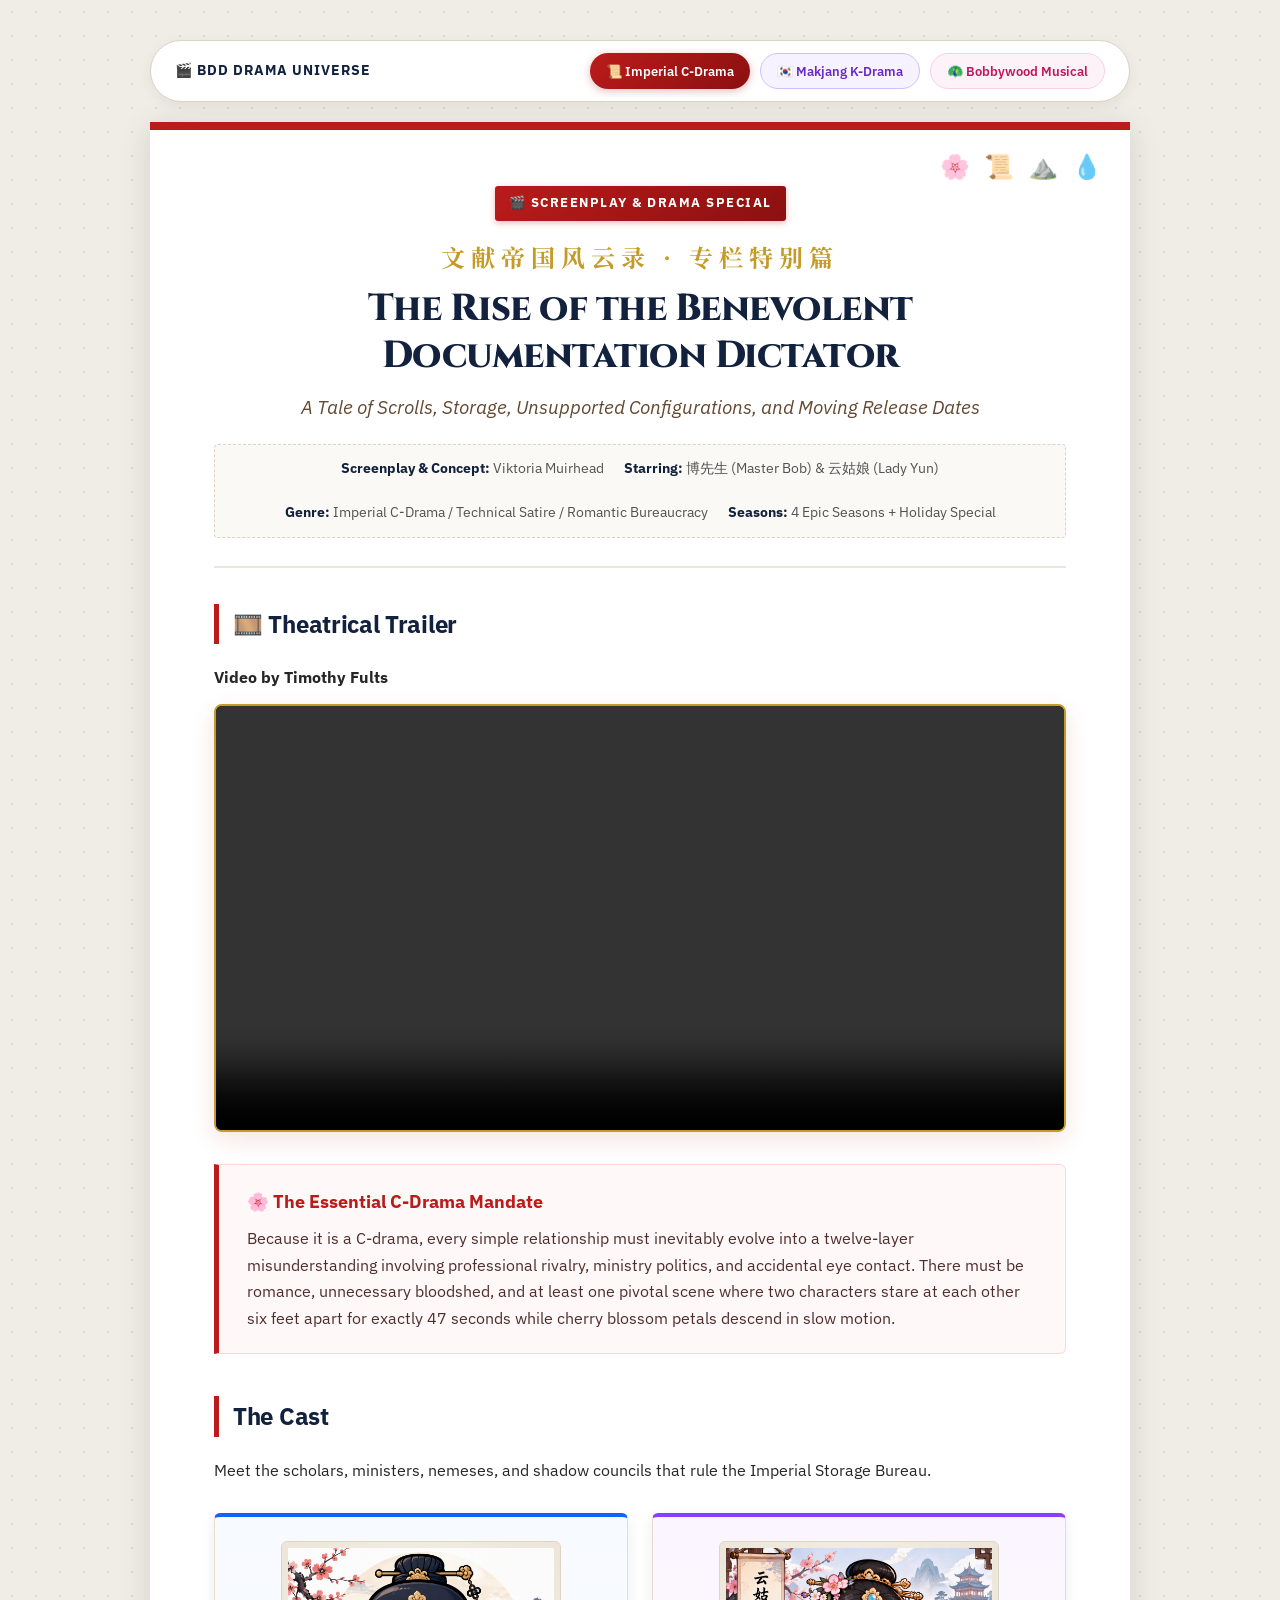
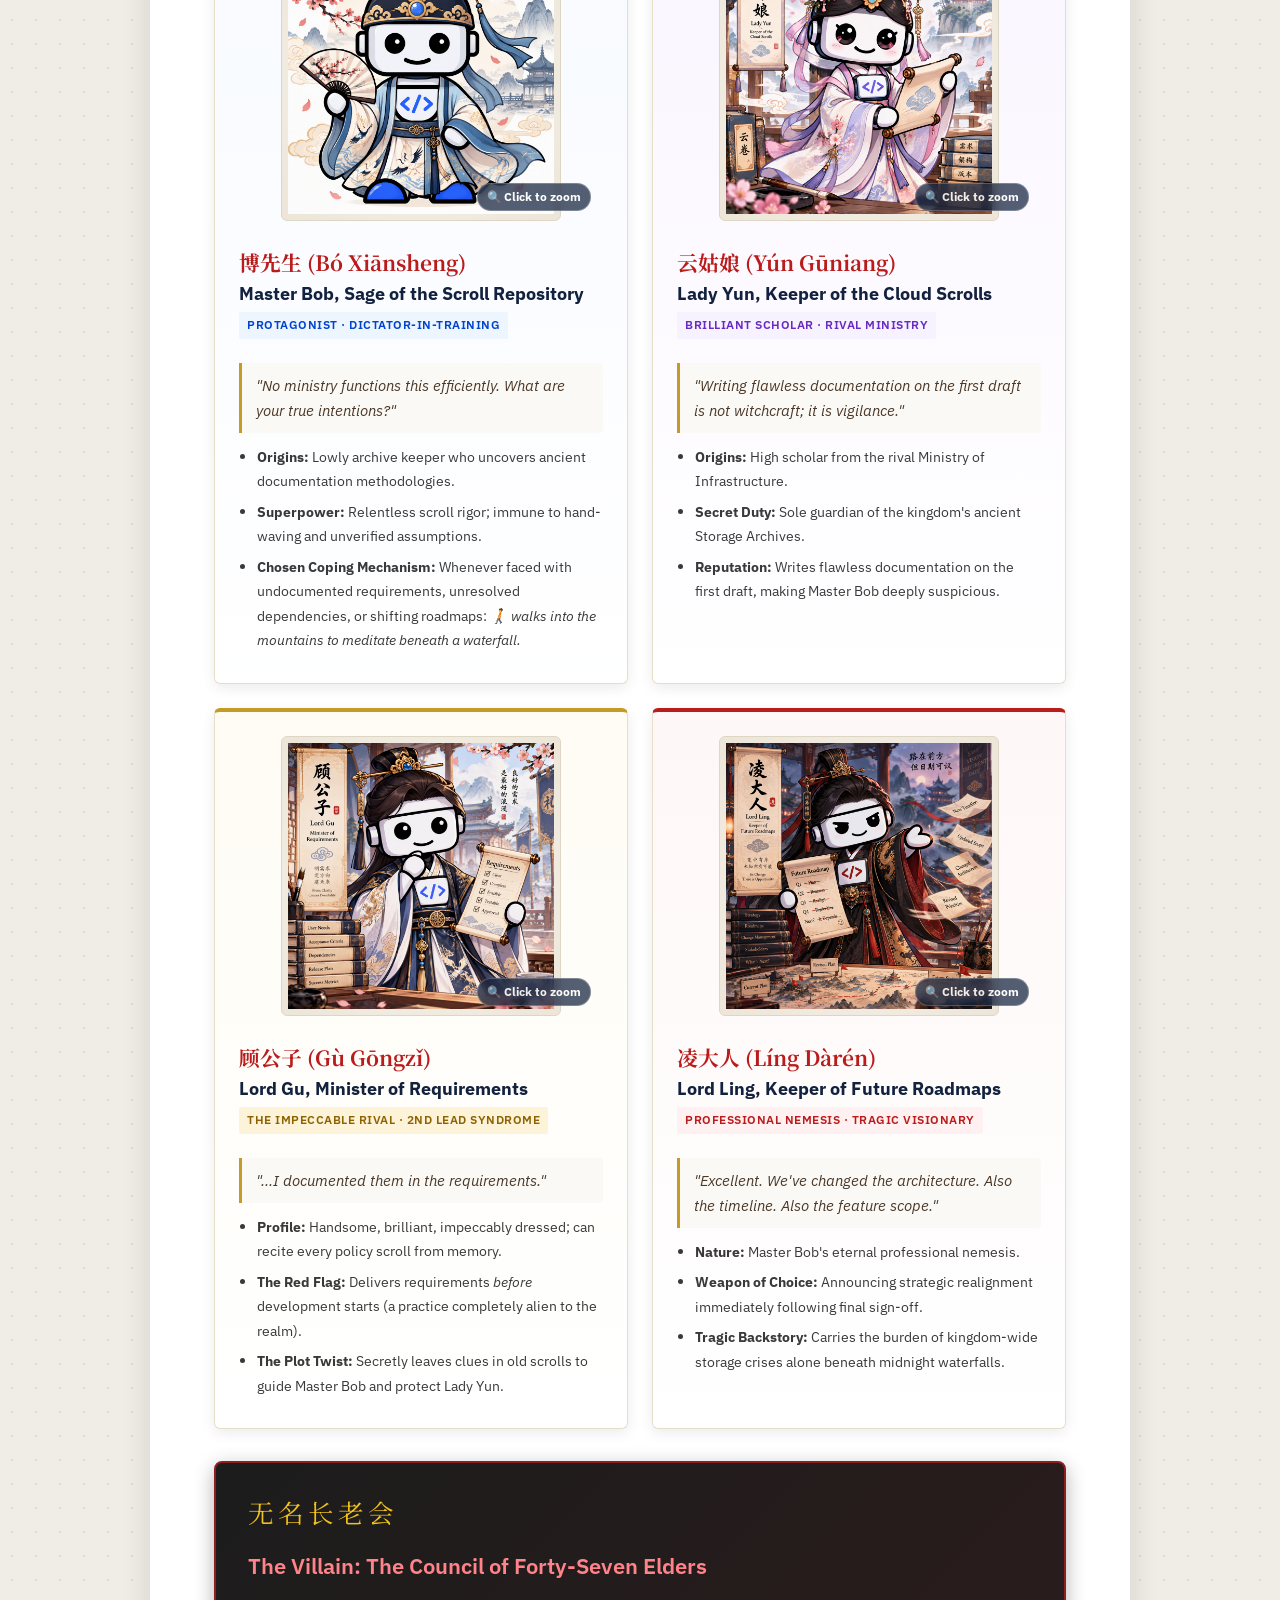
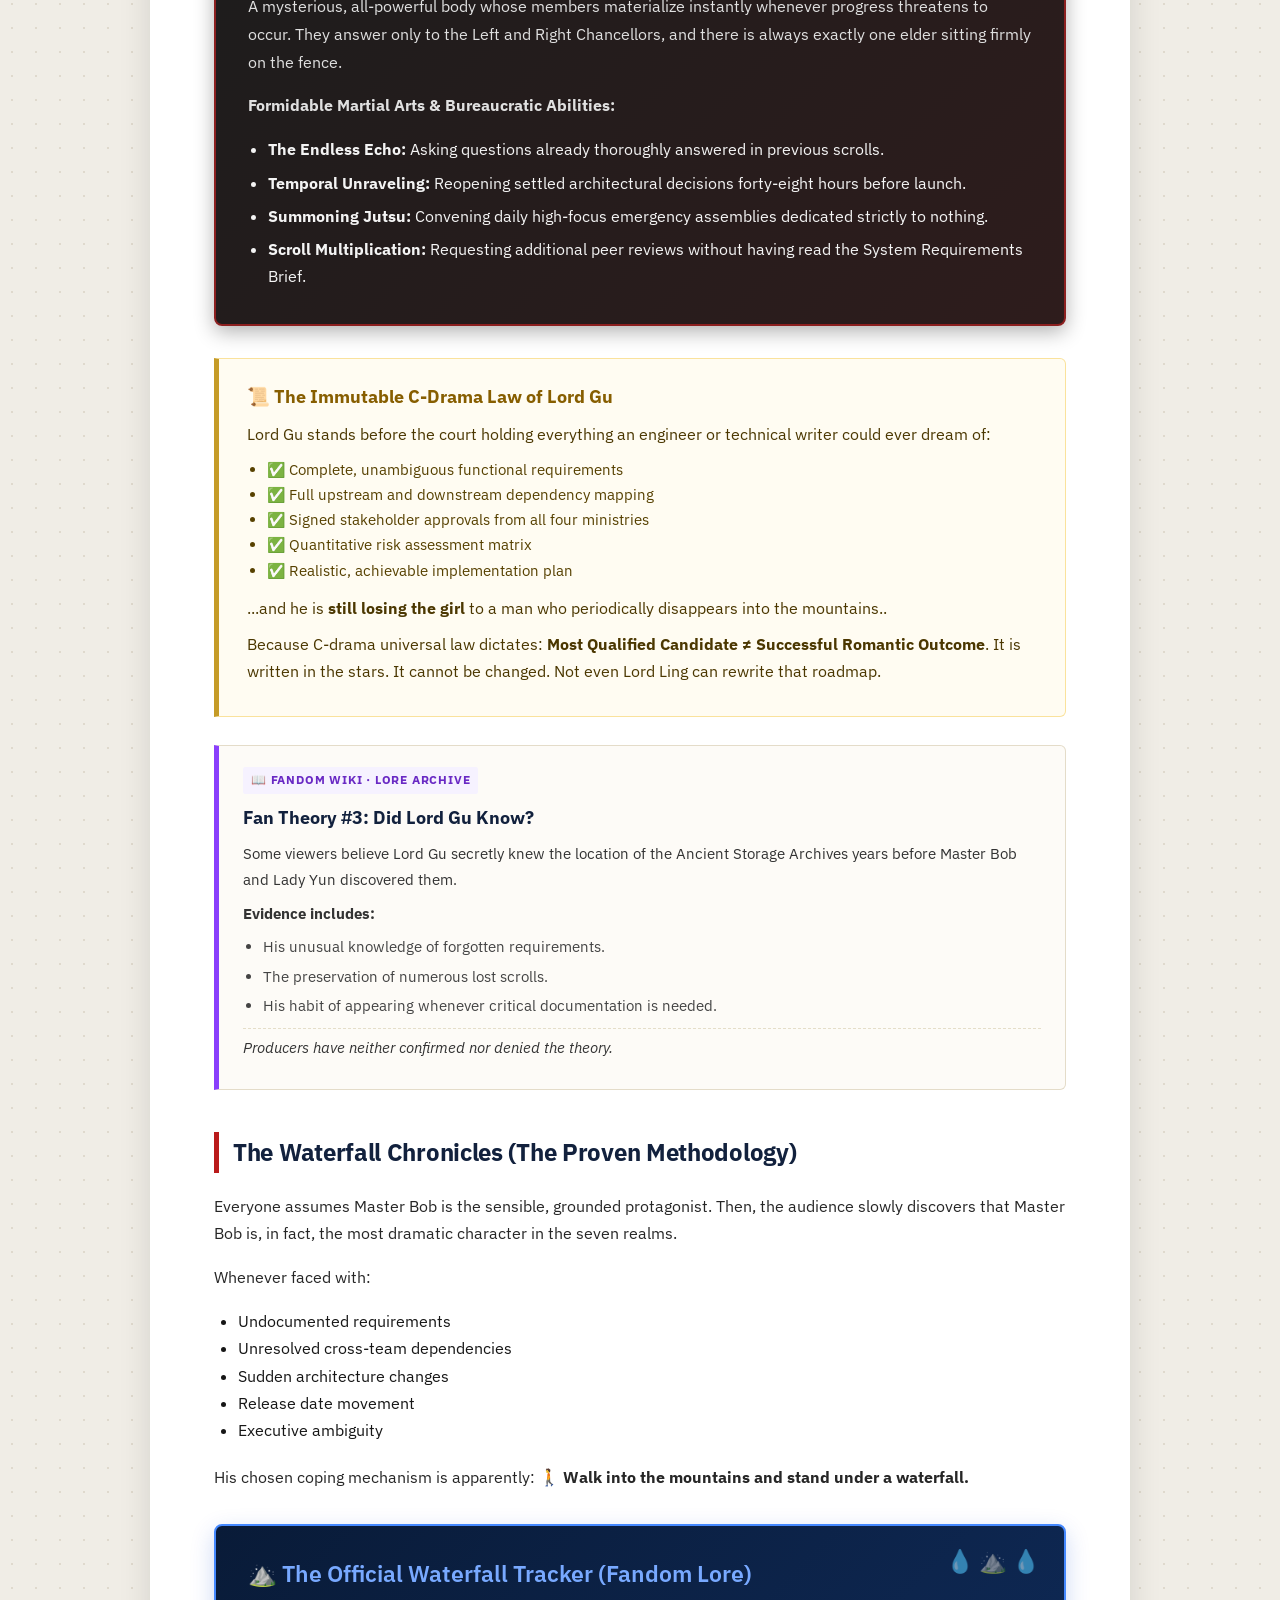
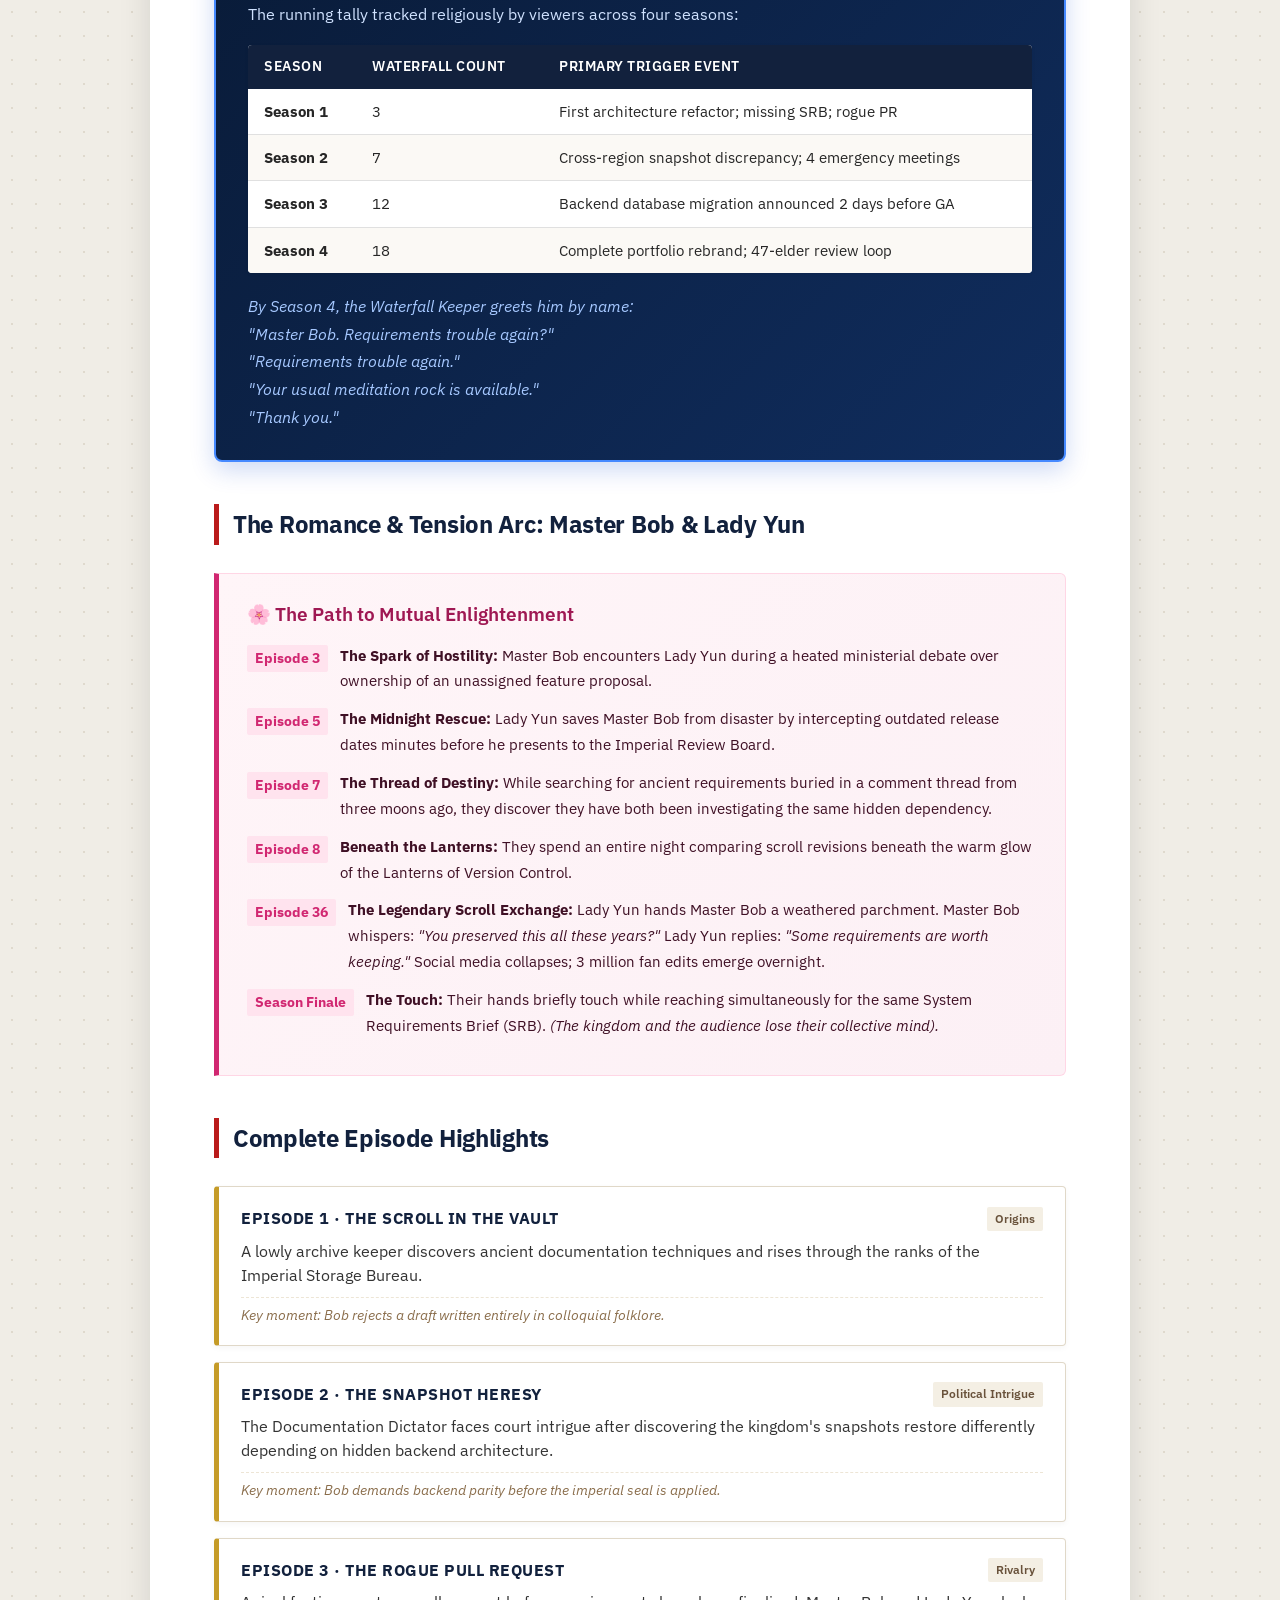
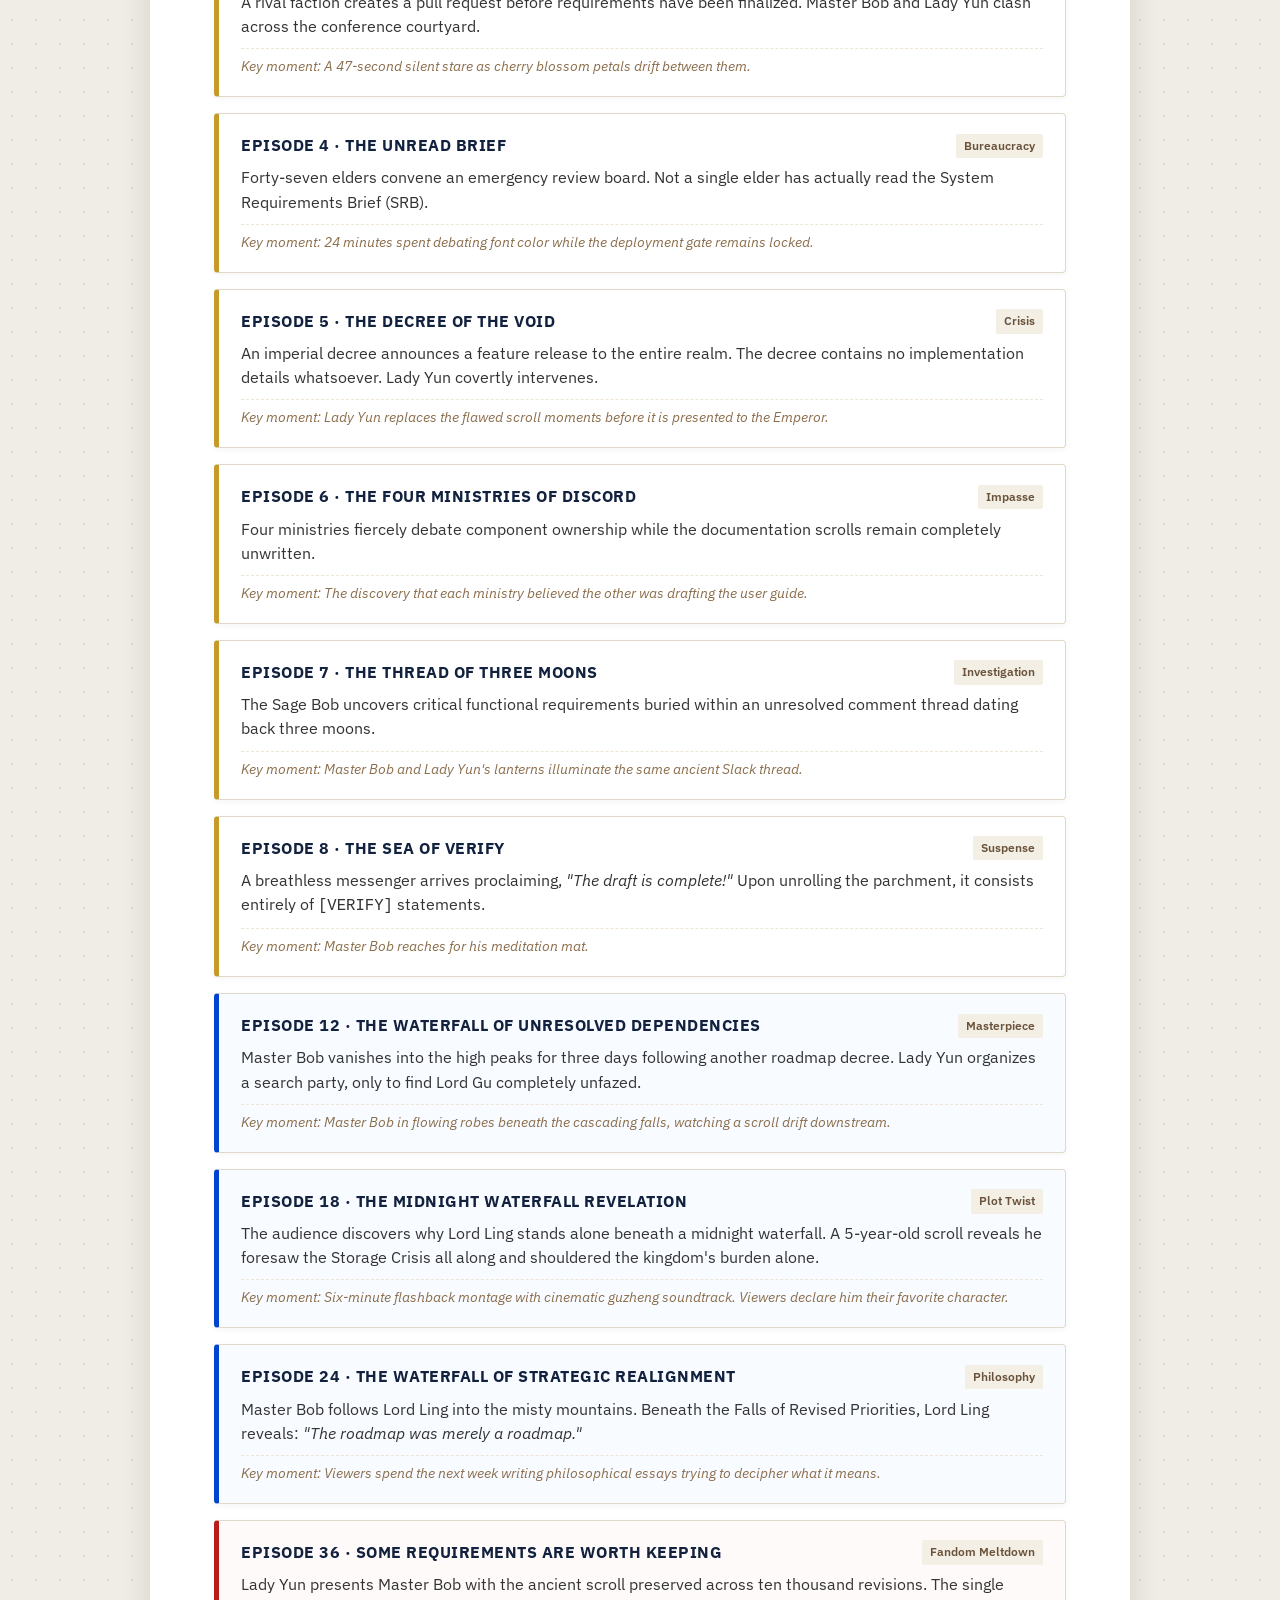
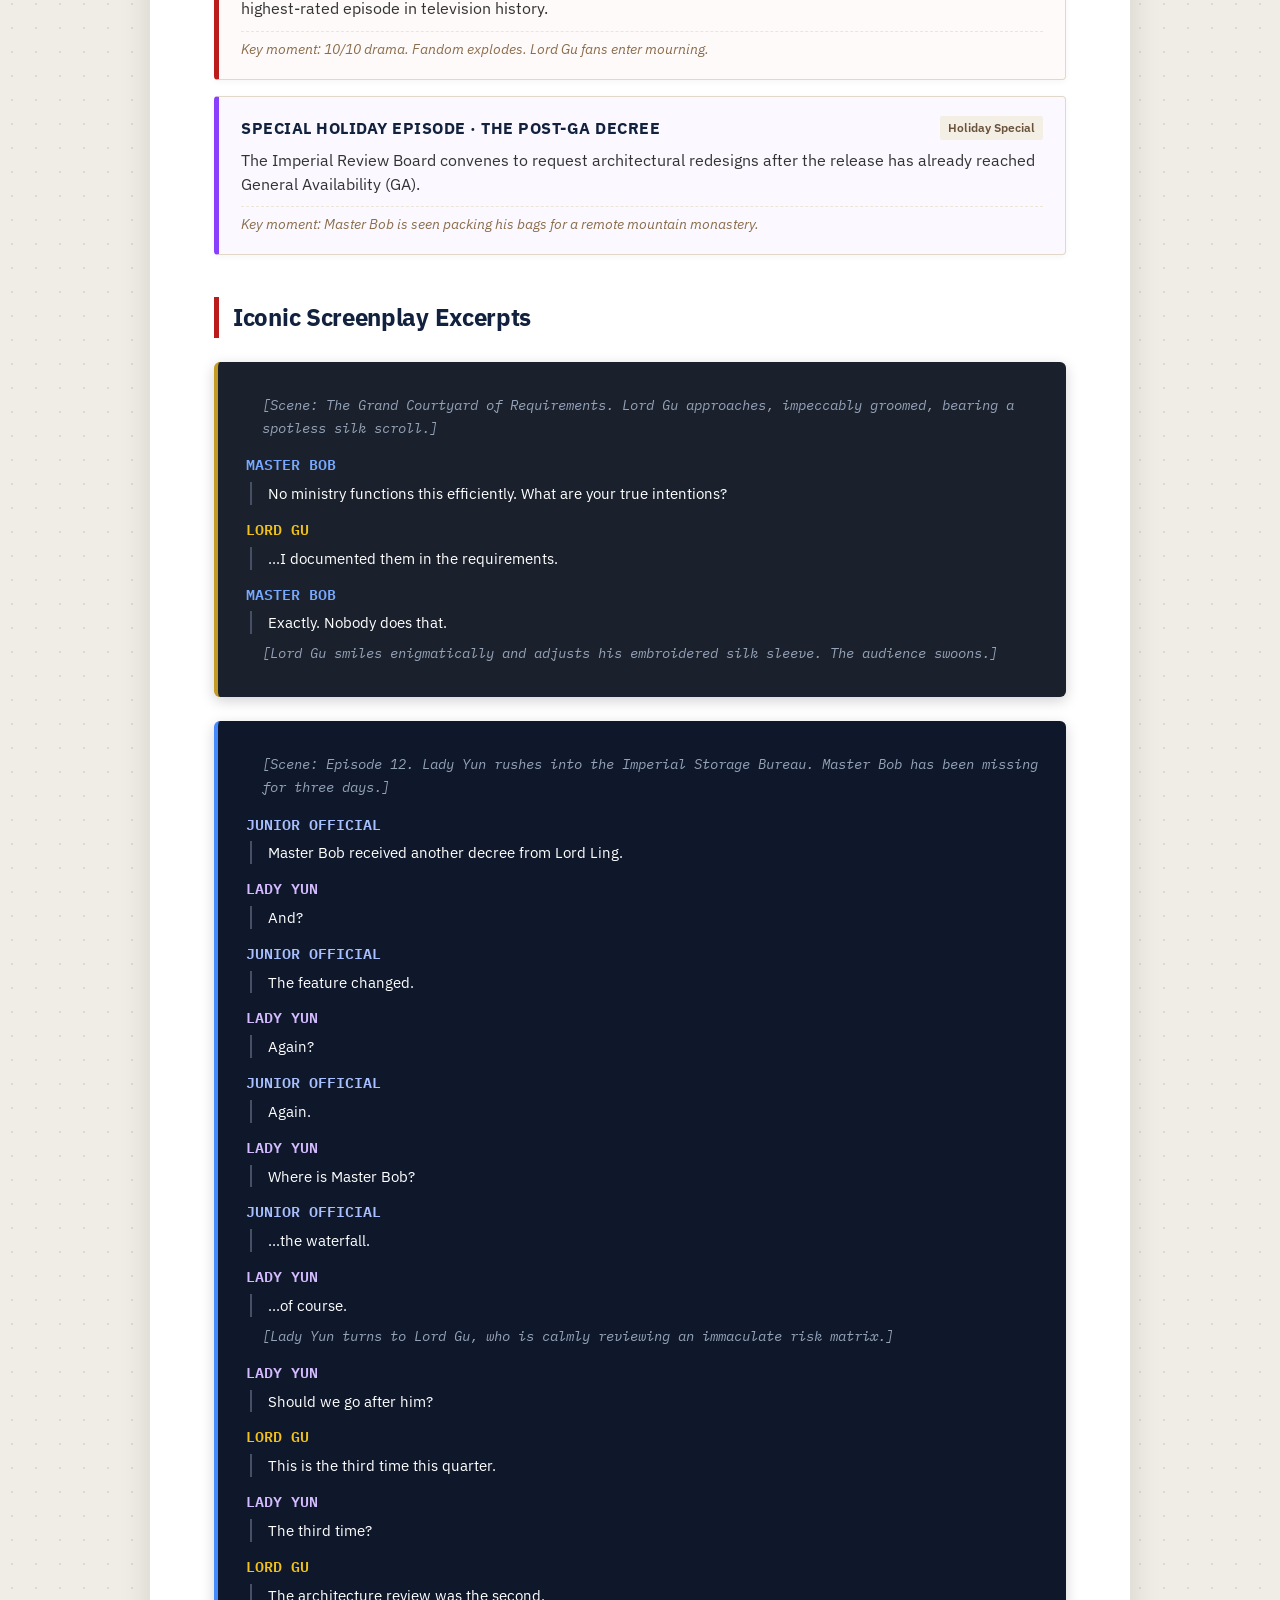
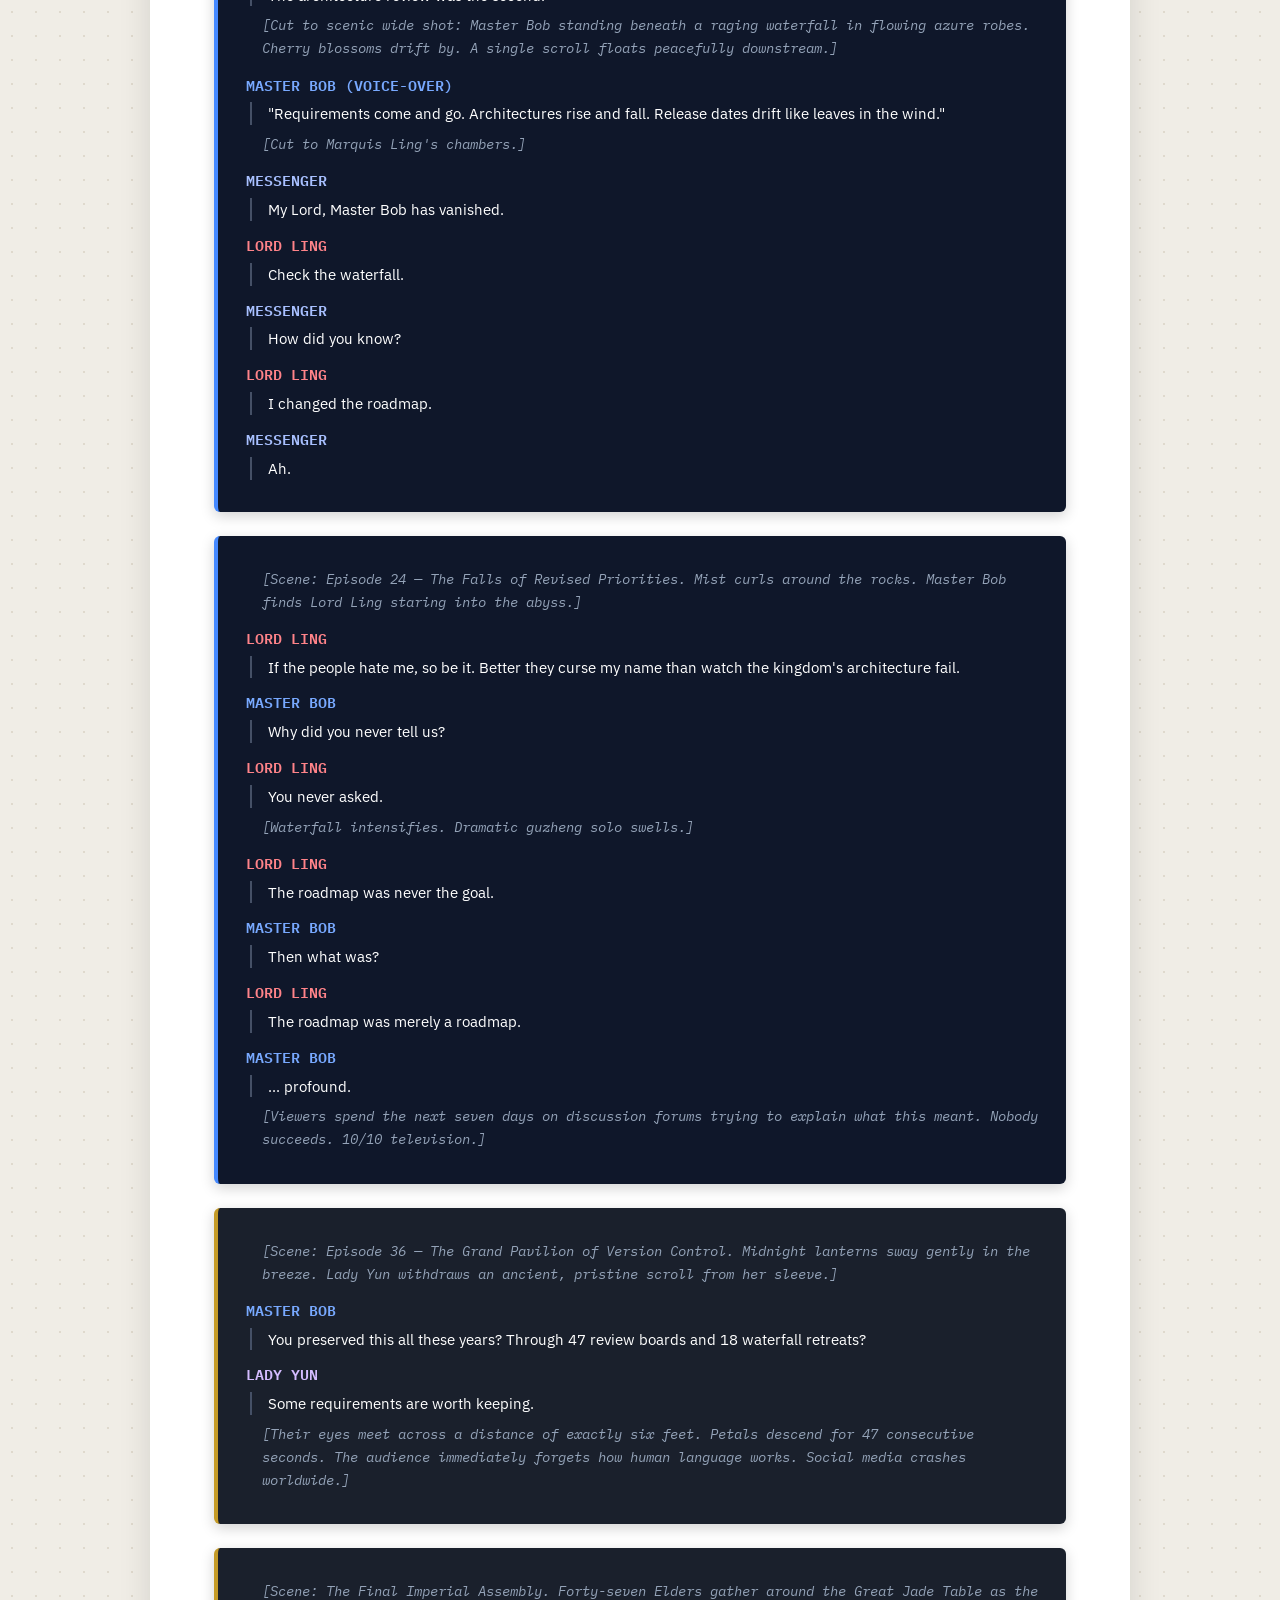
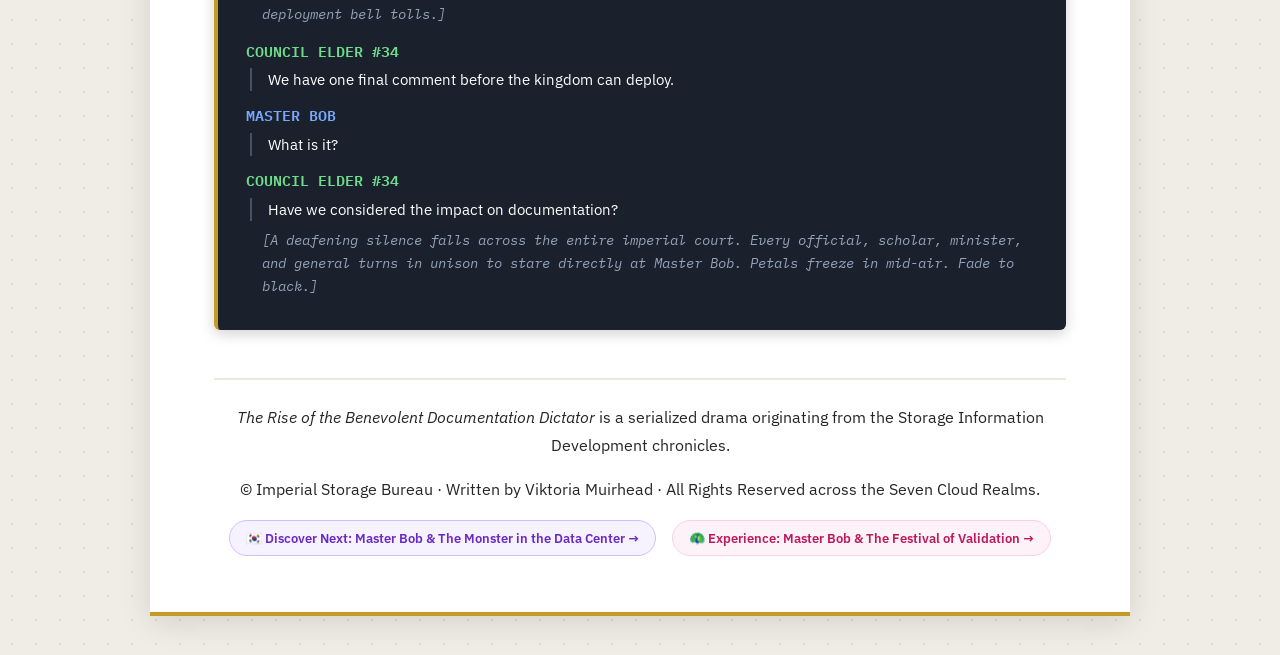
==== commit ec26db7b: "Add theatrical trailer video to index with credit" ====
--- a/index.html
+++ b/index.html
@@ -976,6 +976,7 @@
 
     <section class="trailer" aria-labelledby="trailer-title" style="margin: 0 0 2rem;">
         <h2 id="trailer-title" style="margin-top: 0;">🎞️ Theatrical Trailer</h2>
+        <p style="margin: 0 0 0.75rem;"><strong>Video by Timothy Fults</strong></p>
         <video controls playsinline preload="metadata" style="width: 100%; height: auto; display: block; border-radius: 8px; border: 2px solid var(--imperial-gold); background: #000; box-shadow: var(--drama-shadow);">
             <source src="funny/video/2866bce0-2cce-4c57-b22e-65015198a02b.mp4" type="video/mp4">
             Your browser does not support HTML5 video.
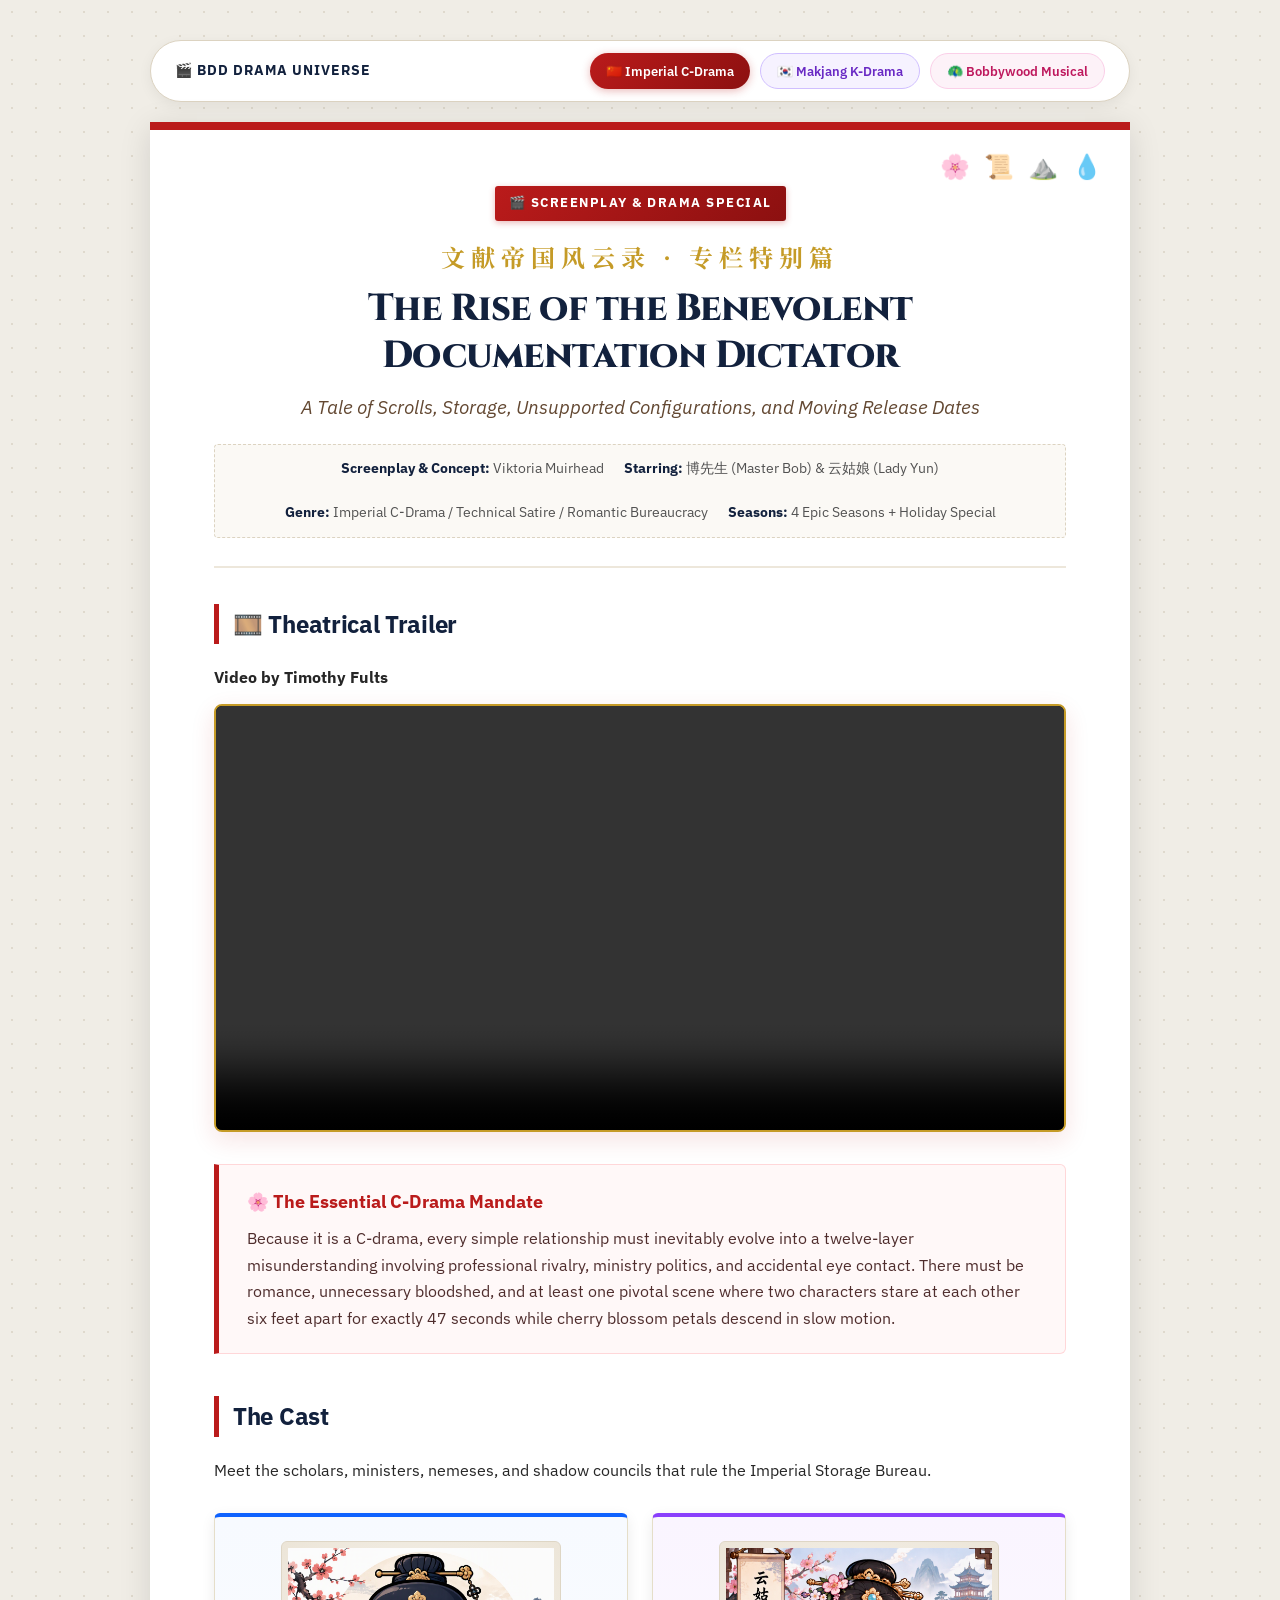
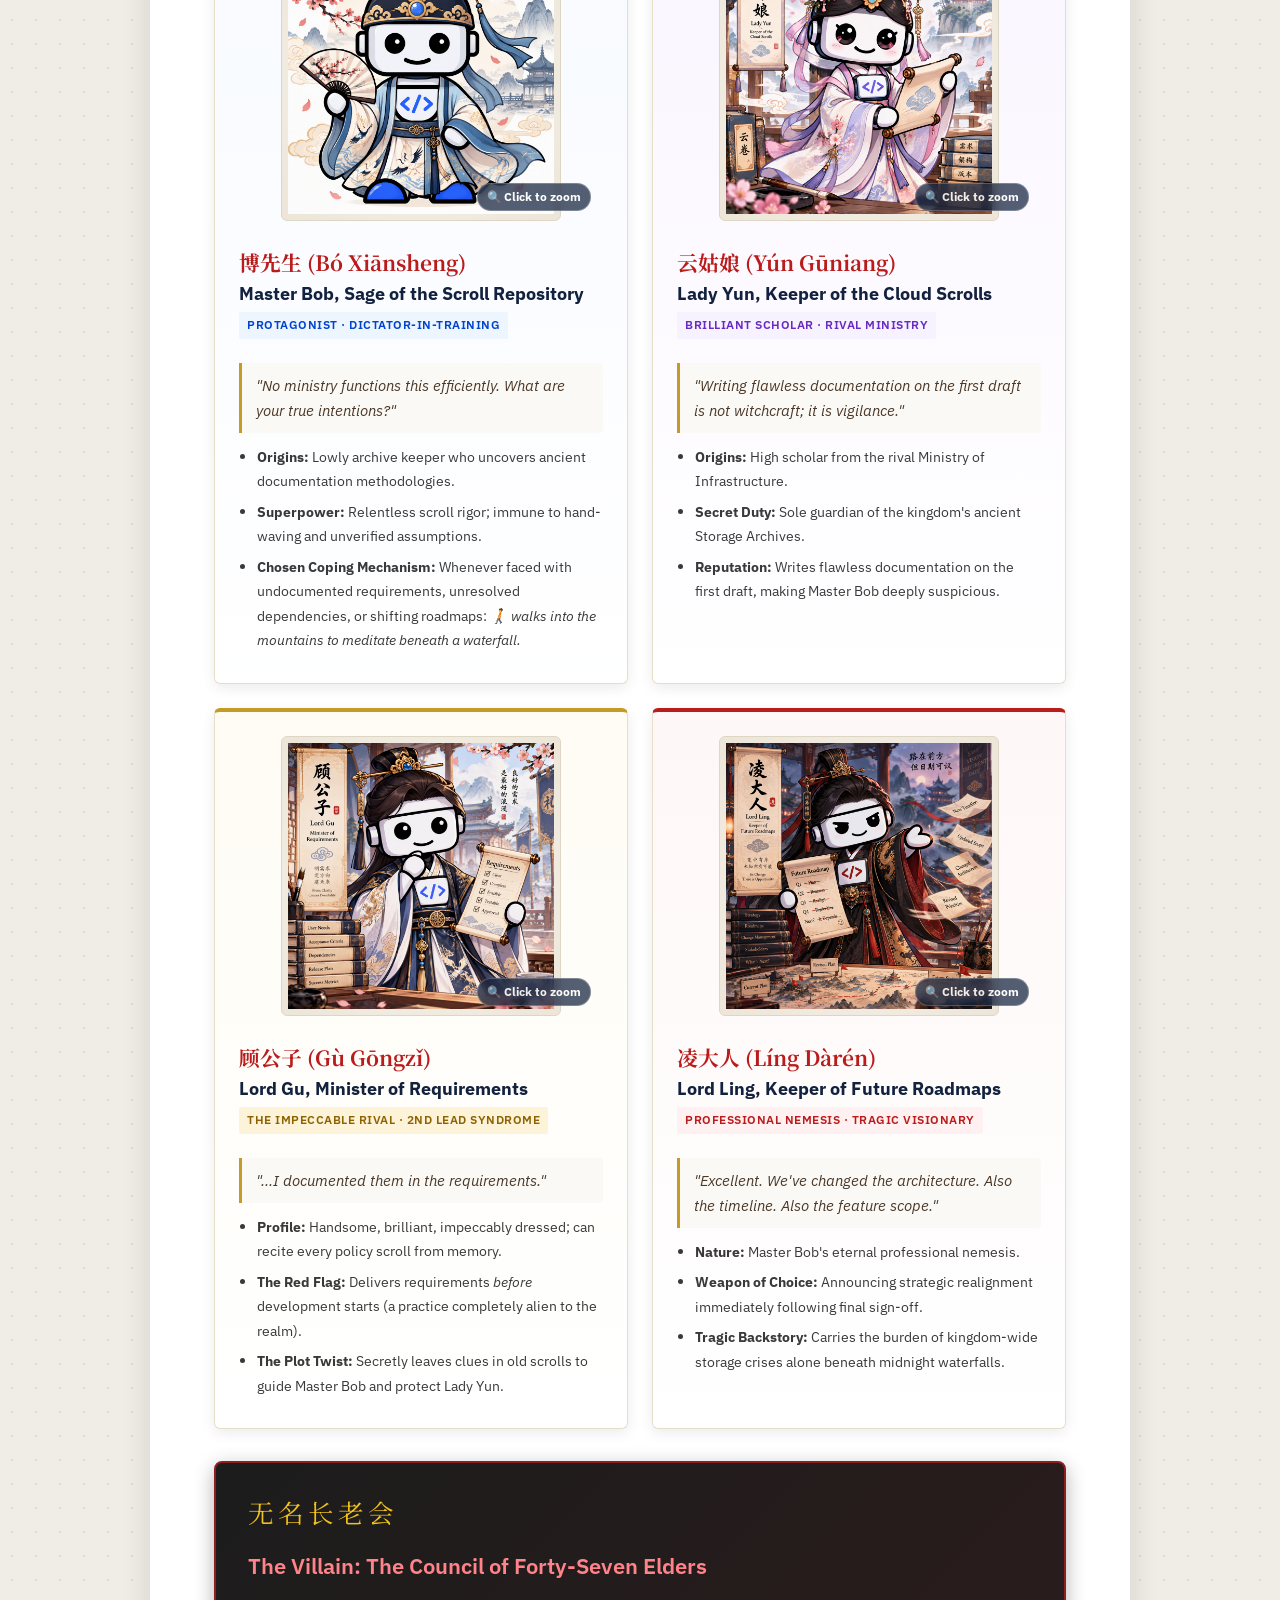
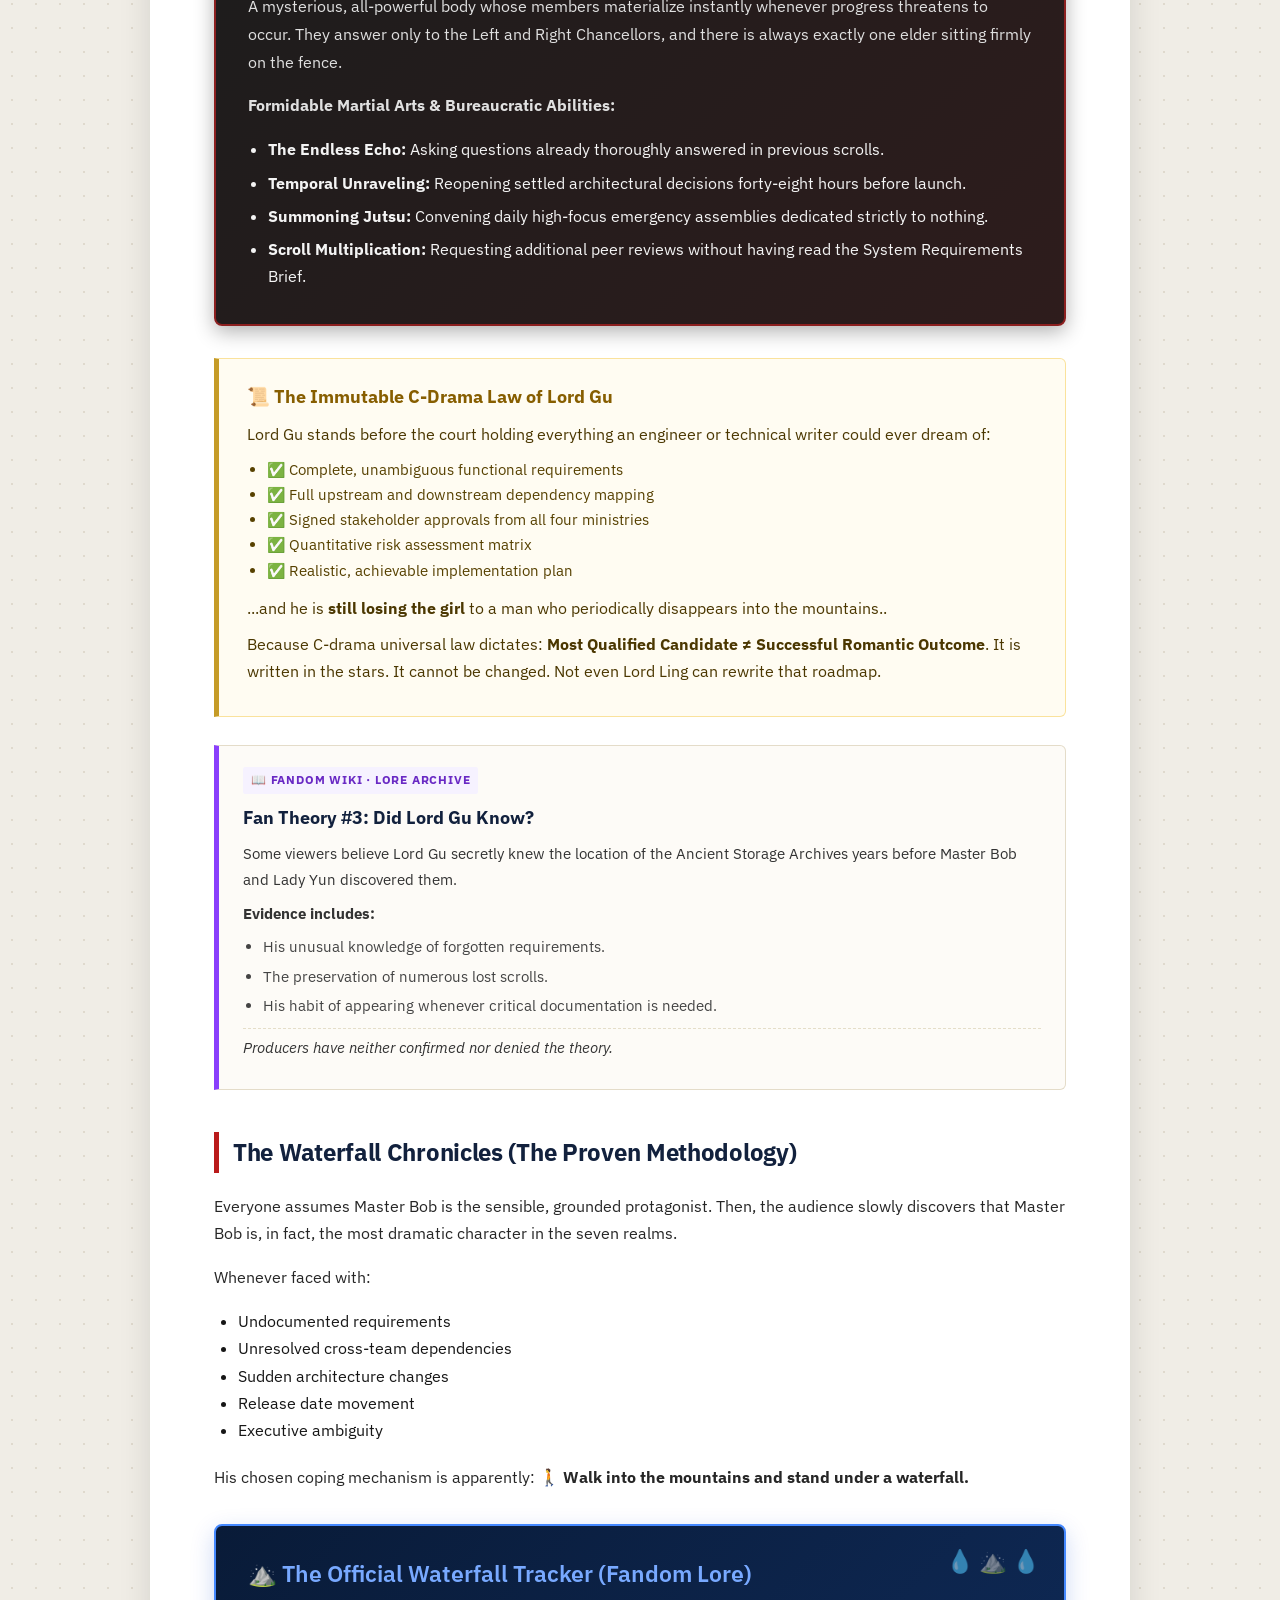
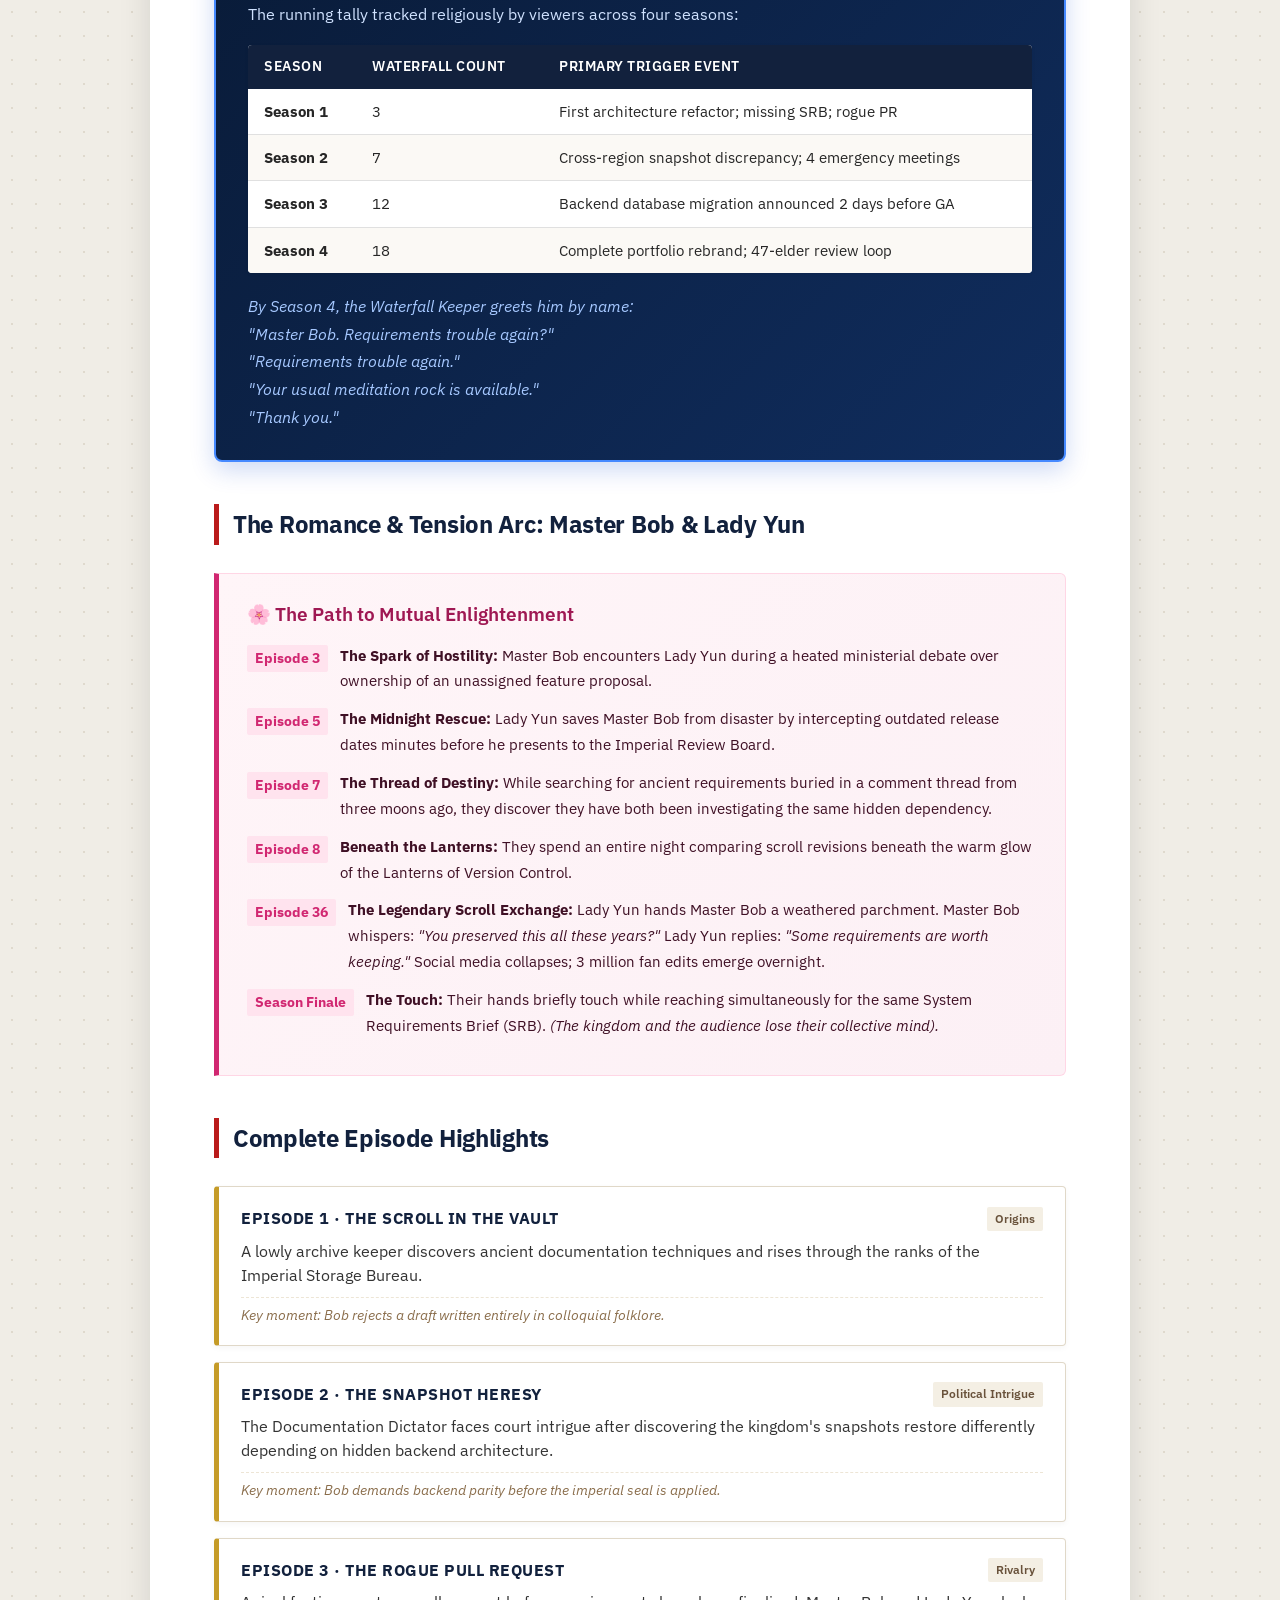
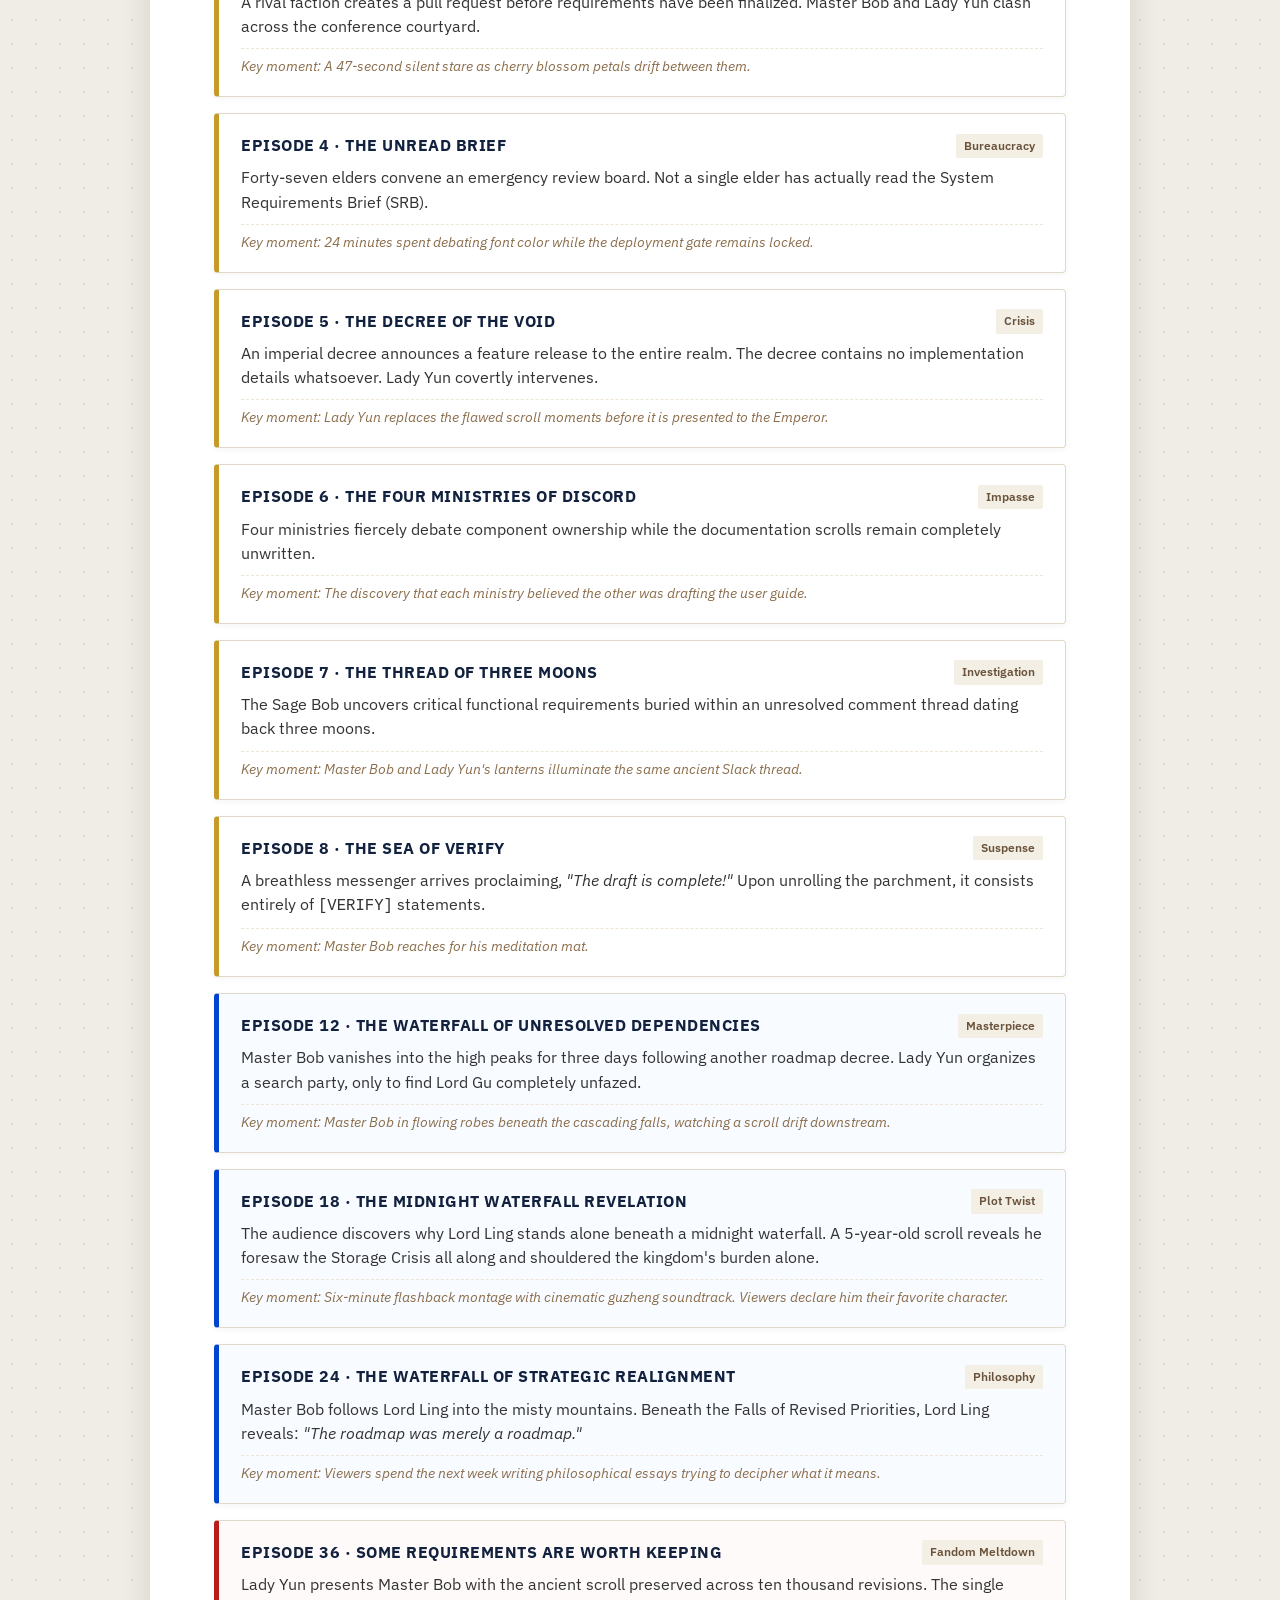
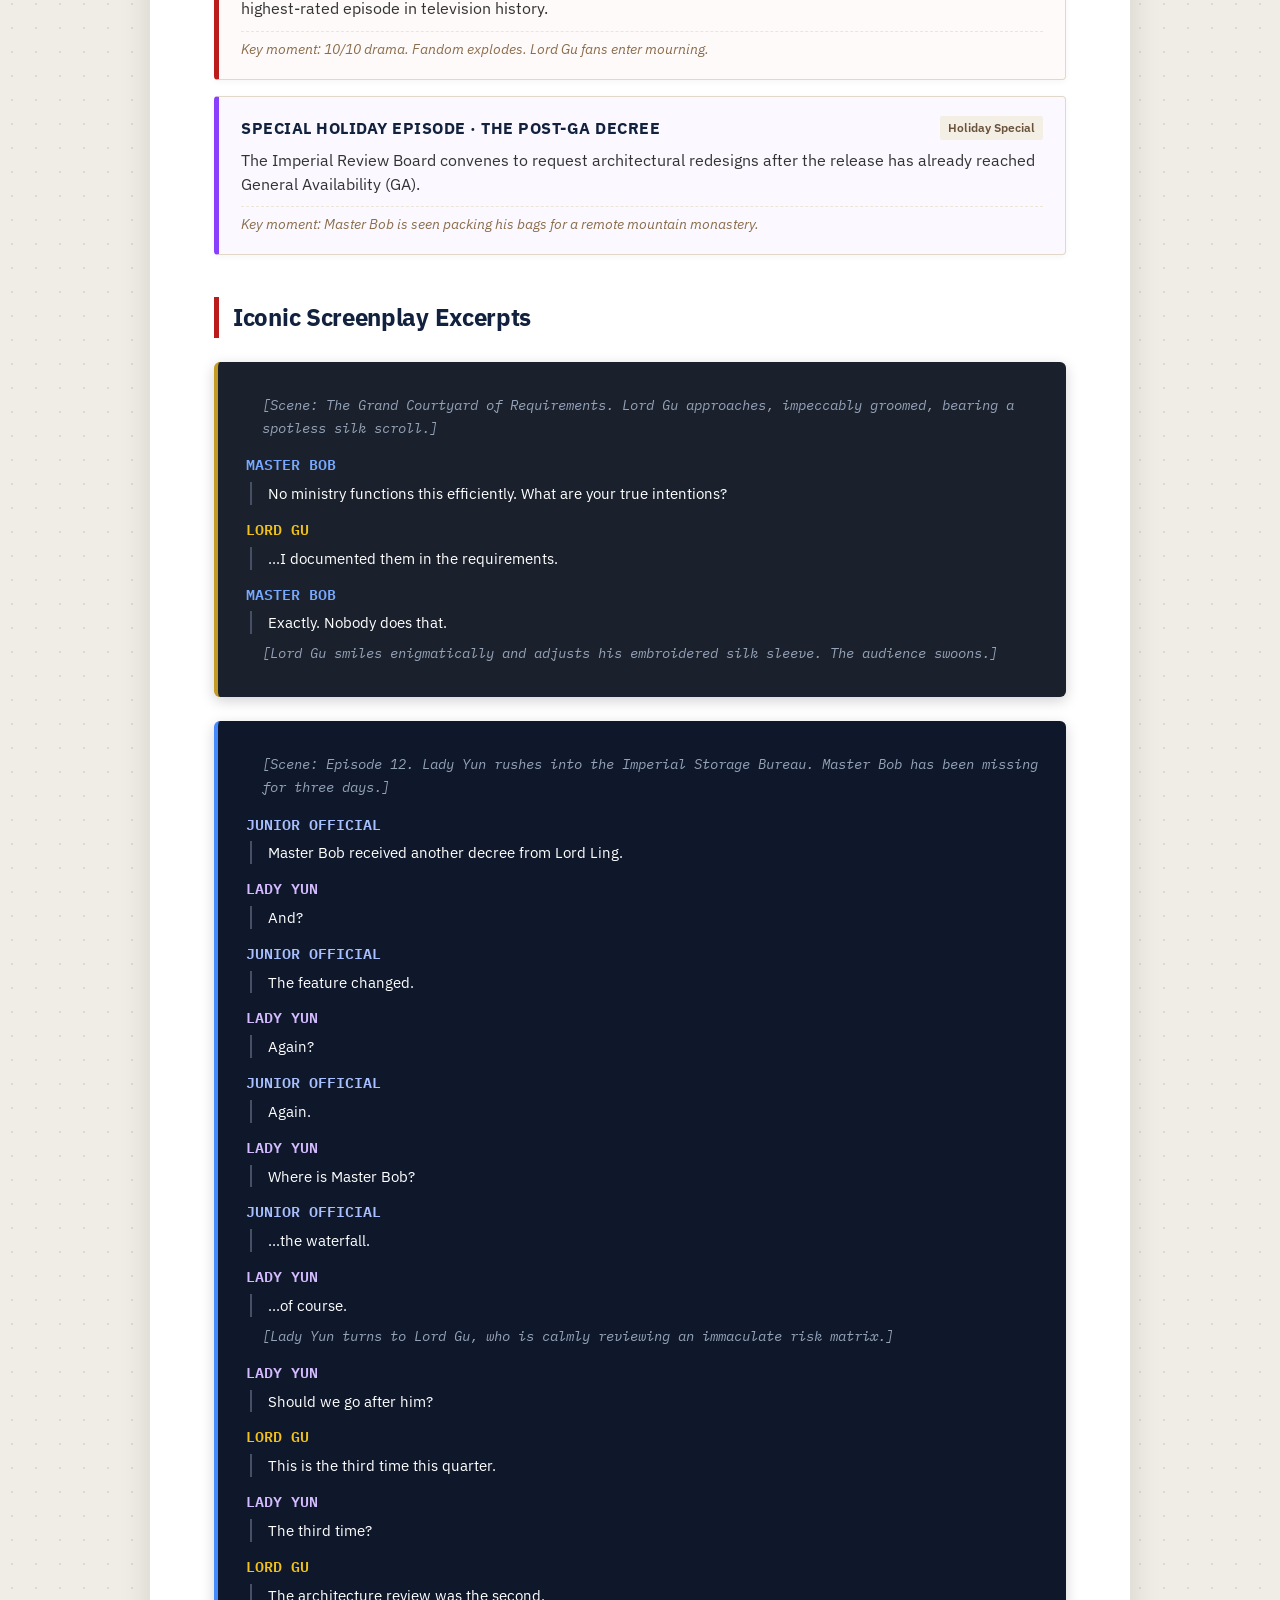
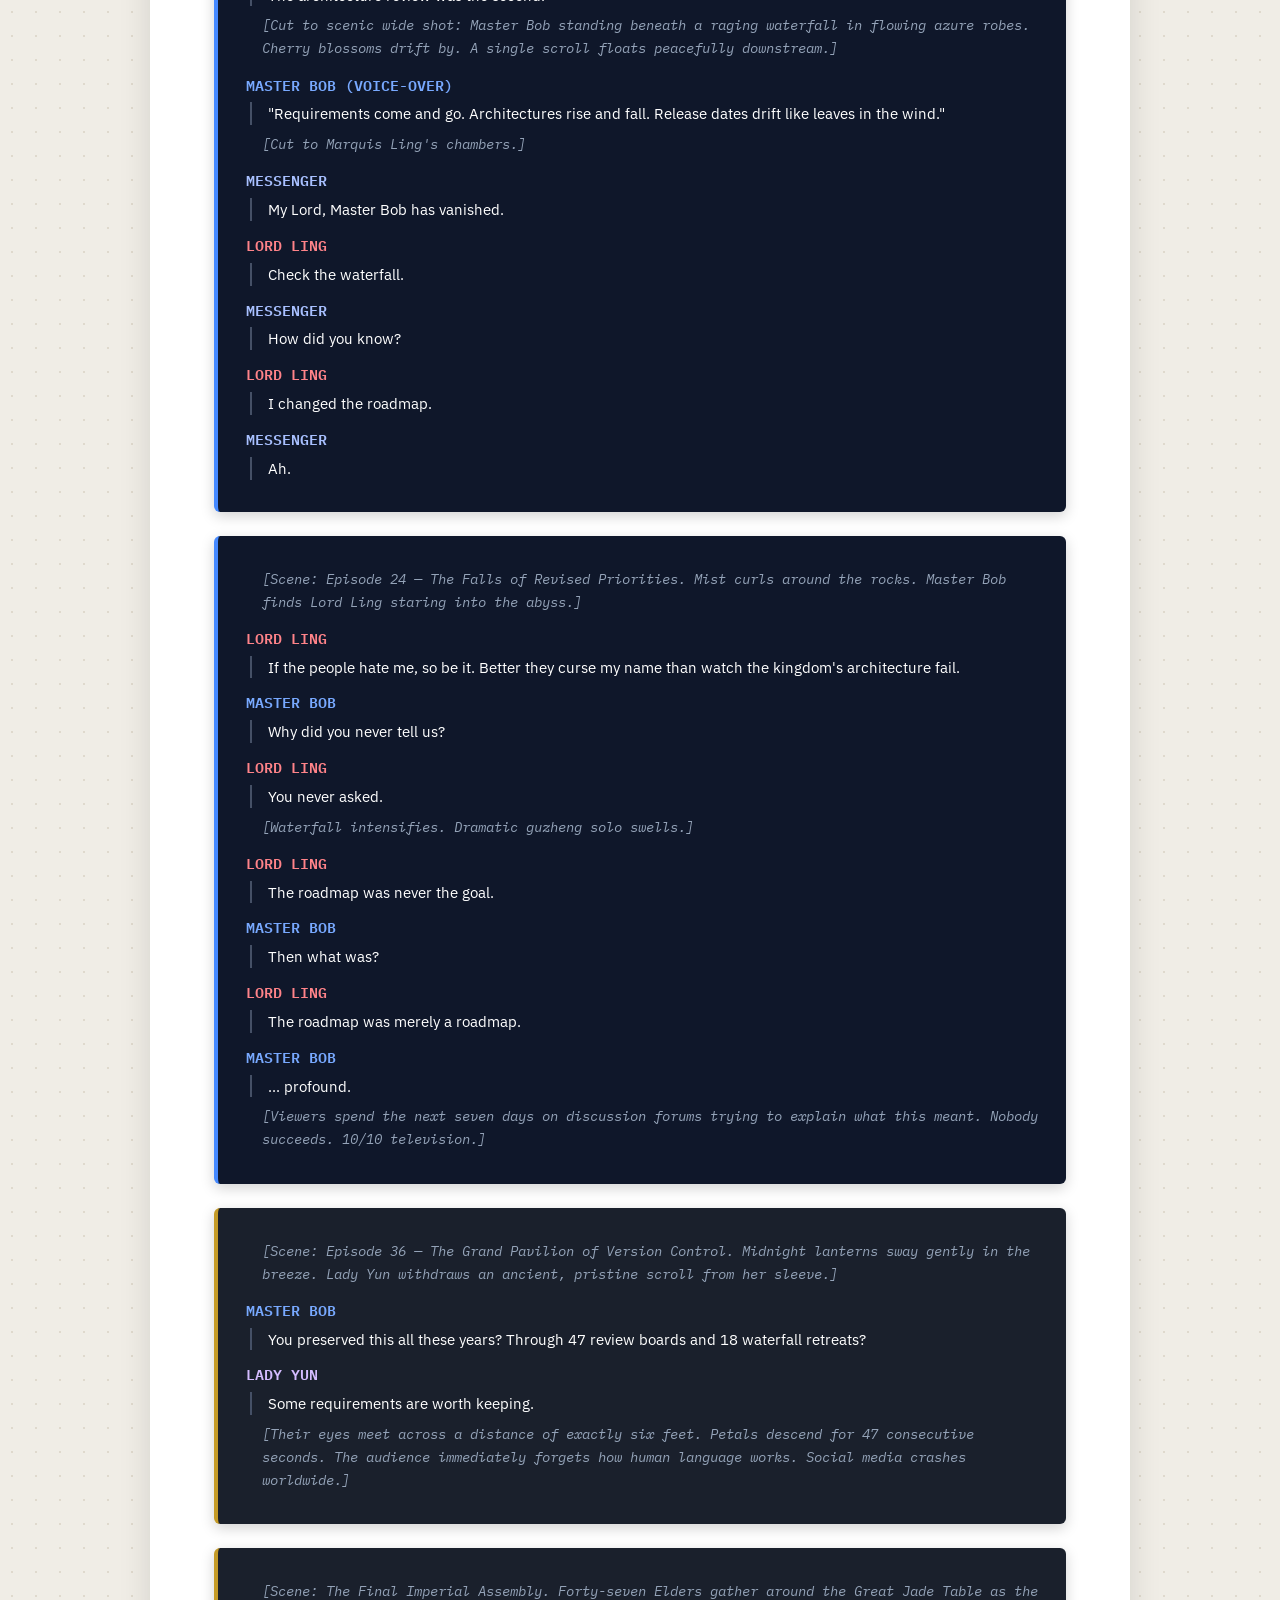
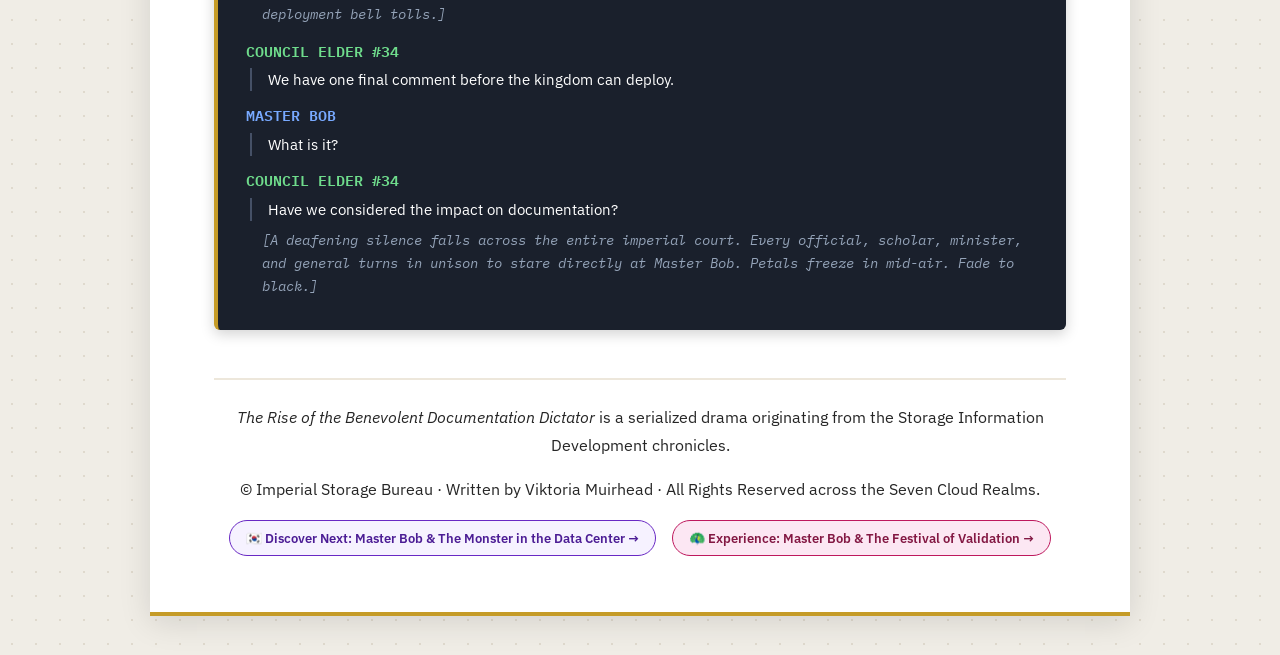
==== commit 89439c3b: "Improve footer nav contrast across all three dramas and use China flag for C-Drama icon" ====
--- a/index.html
+++ b/index.html
@@ -924,6 +924,24 @@
             gap: 16px;
         }
 
+        /* Footer buttons: same palette as the other two dramas */
+        .footer-nav .nav-btn.kdrama {
+            background: #f6f2ff;
+            color: #4c1d95;
+            border: 1px solid #6929c4;
+        }
+
+        .footer-nav .nav-btn.bobbywood {
+            background: #fce7f3;
+            color: #831843;
+            border: 1px solid #be185d;
+        }
+
+        .footer-nav .nav-btn.bobbywood:hover {
+            background: #9d174d;
+            color: #ffffff;
+        }
+
         @media (max-width: 768px) {
             .container {
                 padding: 32px 20px;
@@ -946,7 +964,7 @@
     </div>
     <div class="drama-nav-links">
         <a href="index.html" class="nav-btn cdrama-active">
-            <span>📜 Imperial C-Drama</span>
+            <span>🇨🇳 Imperial C-Drama</span>
         </a>
         <a href="monster-in-data-center.html" class="nav-btn kdrama">
             <span>🇰🇷 Makjang K-Drama</span>
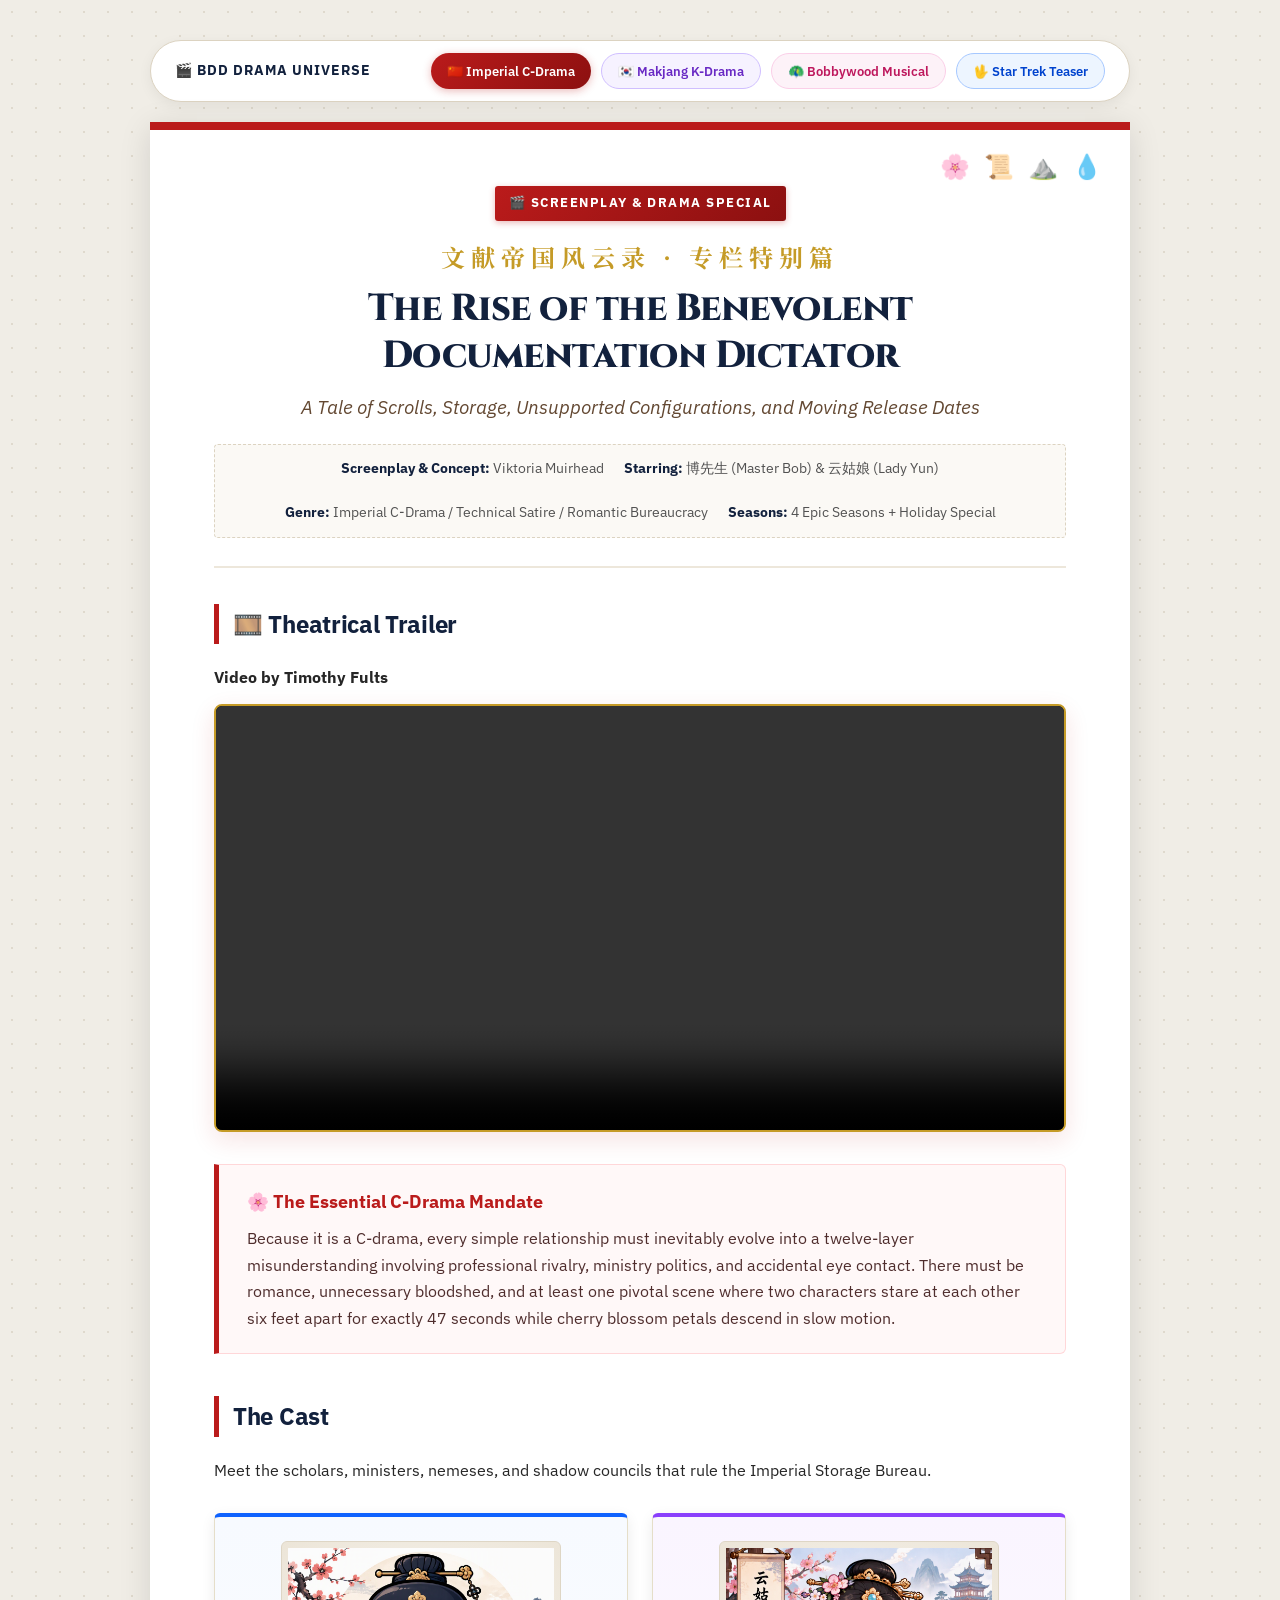
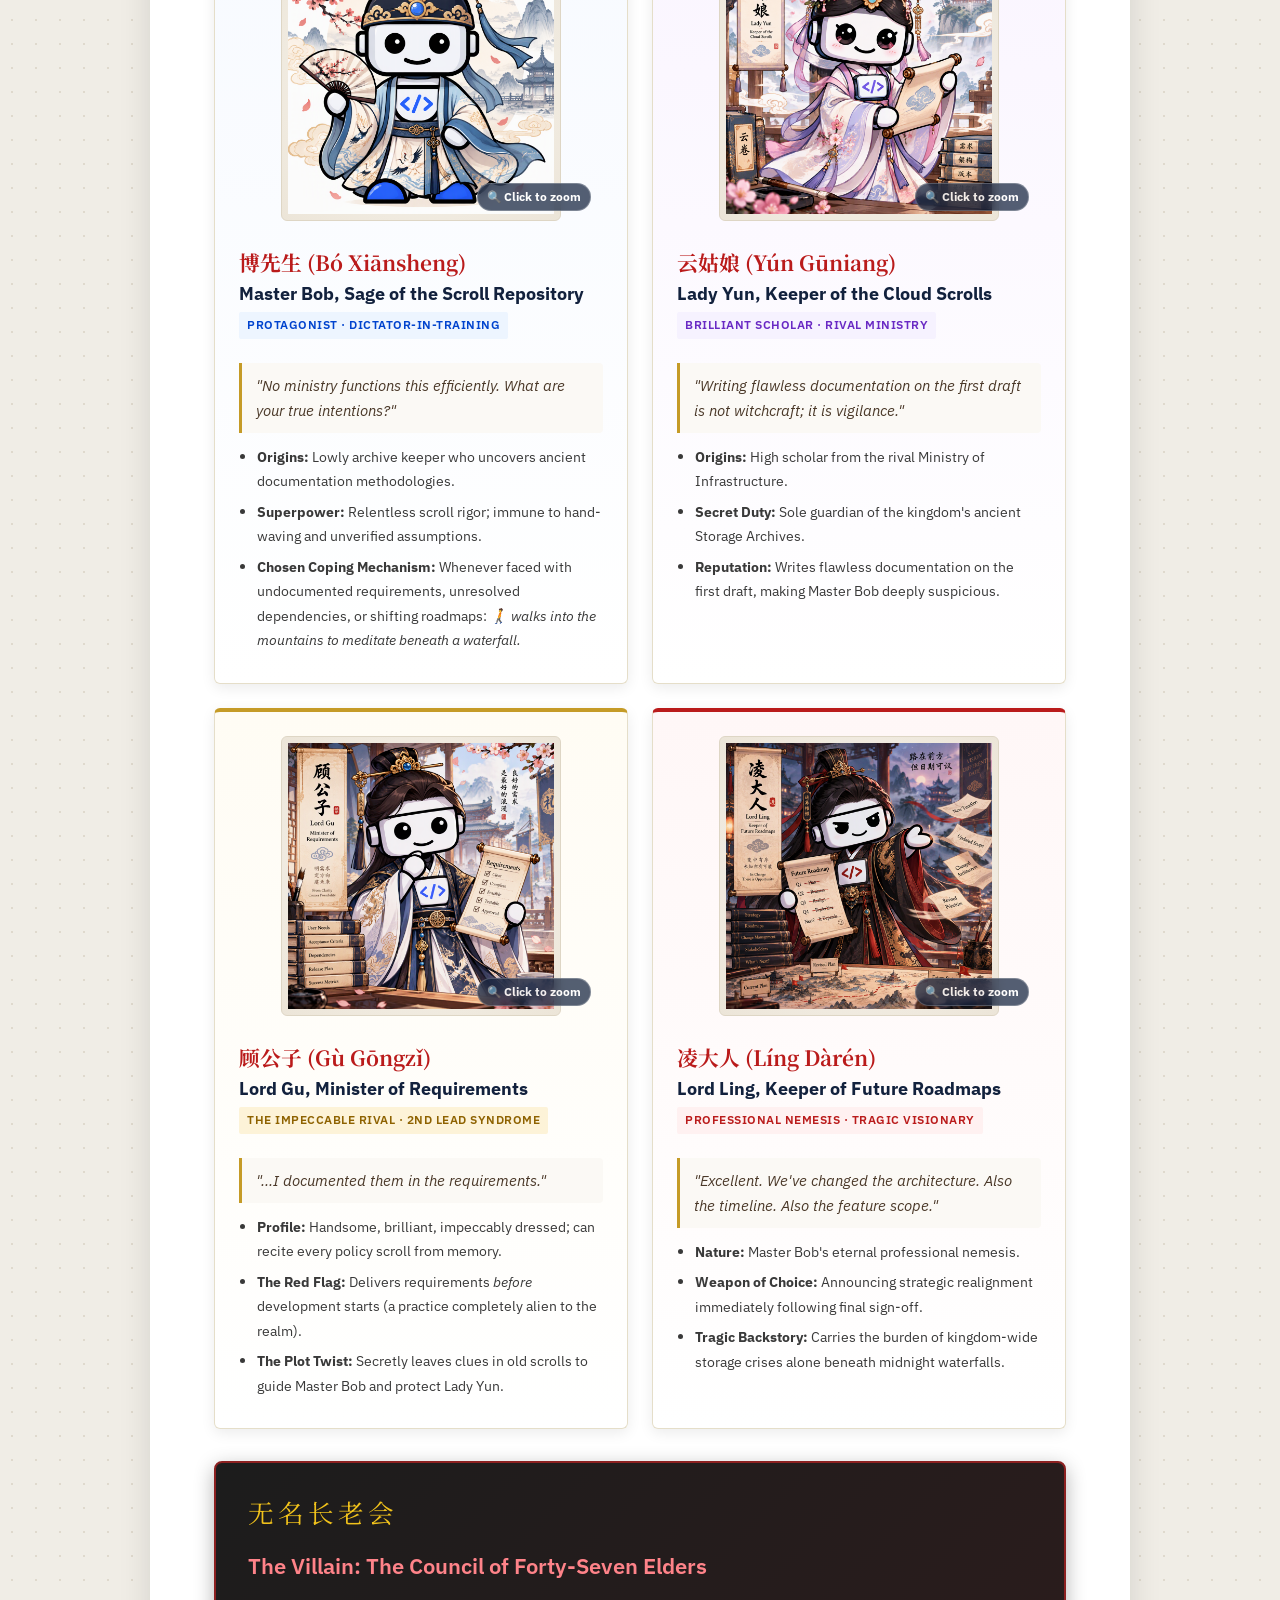
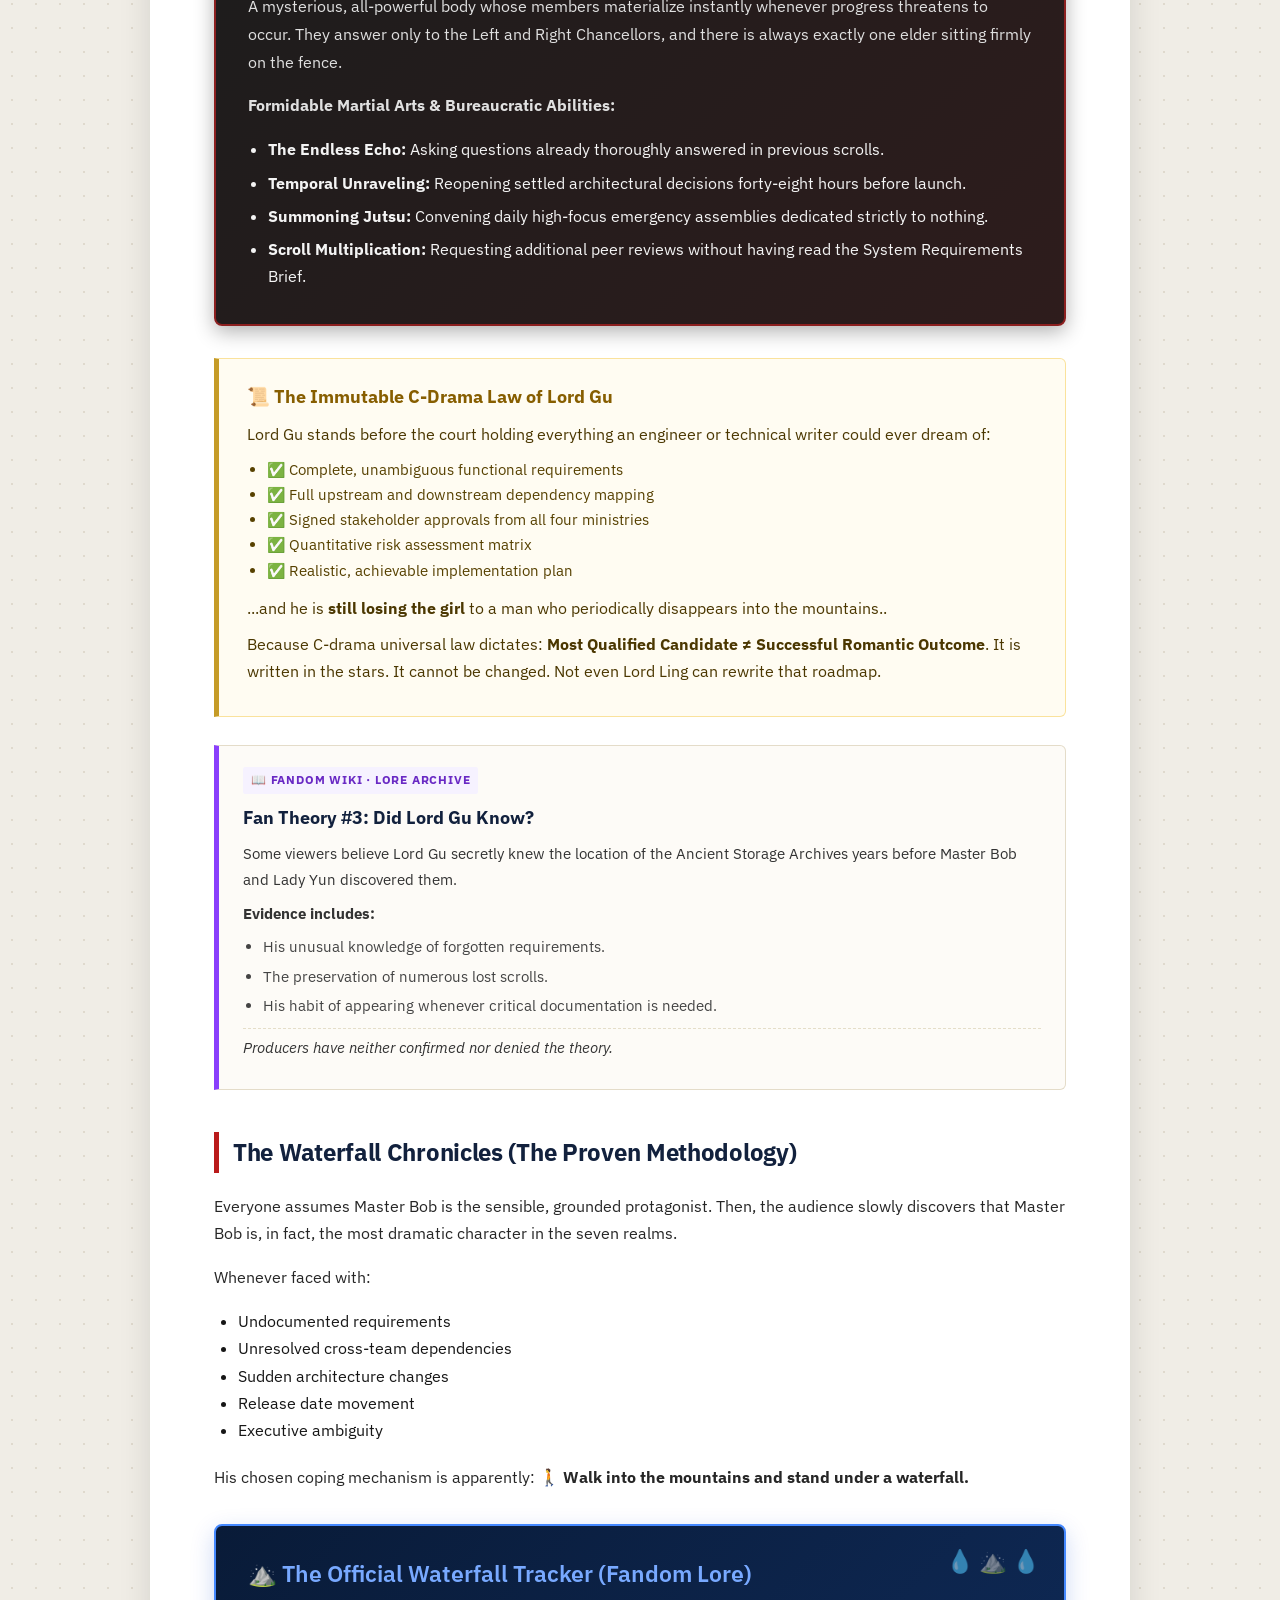
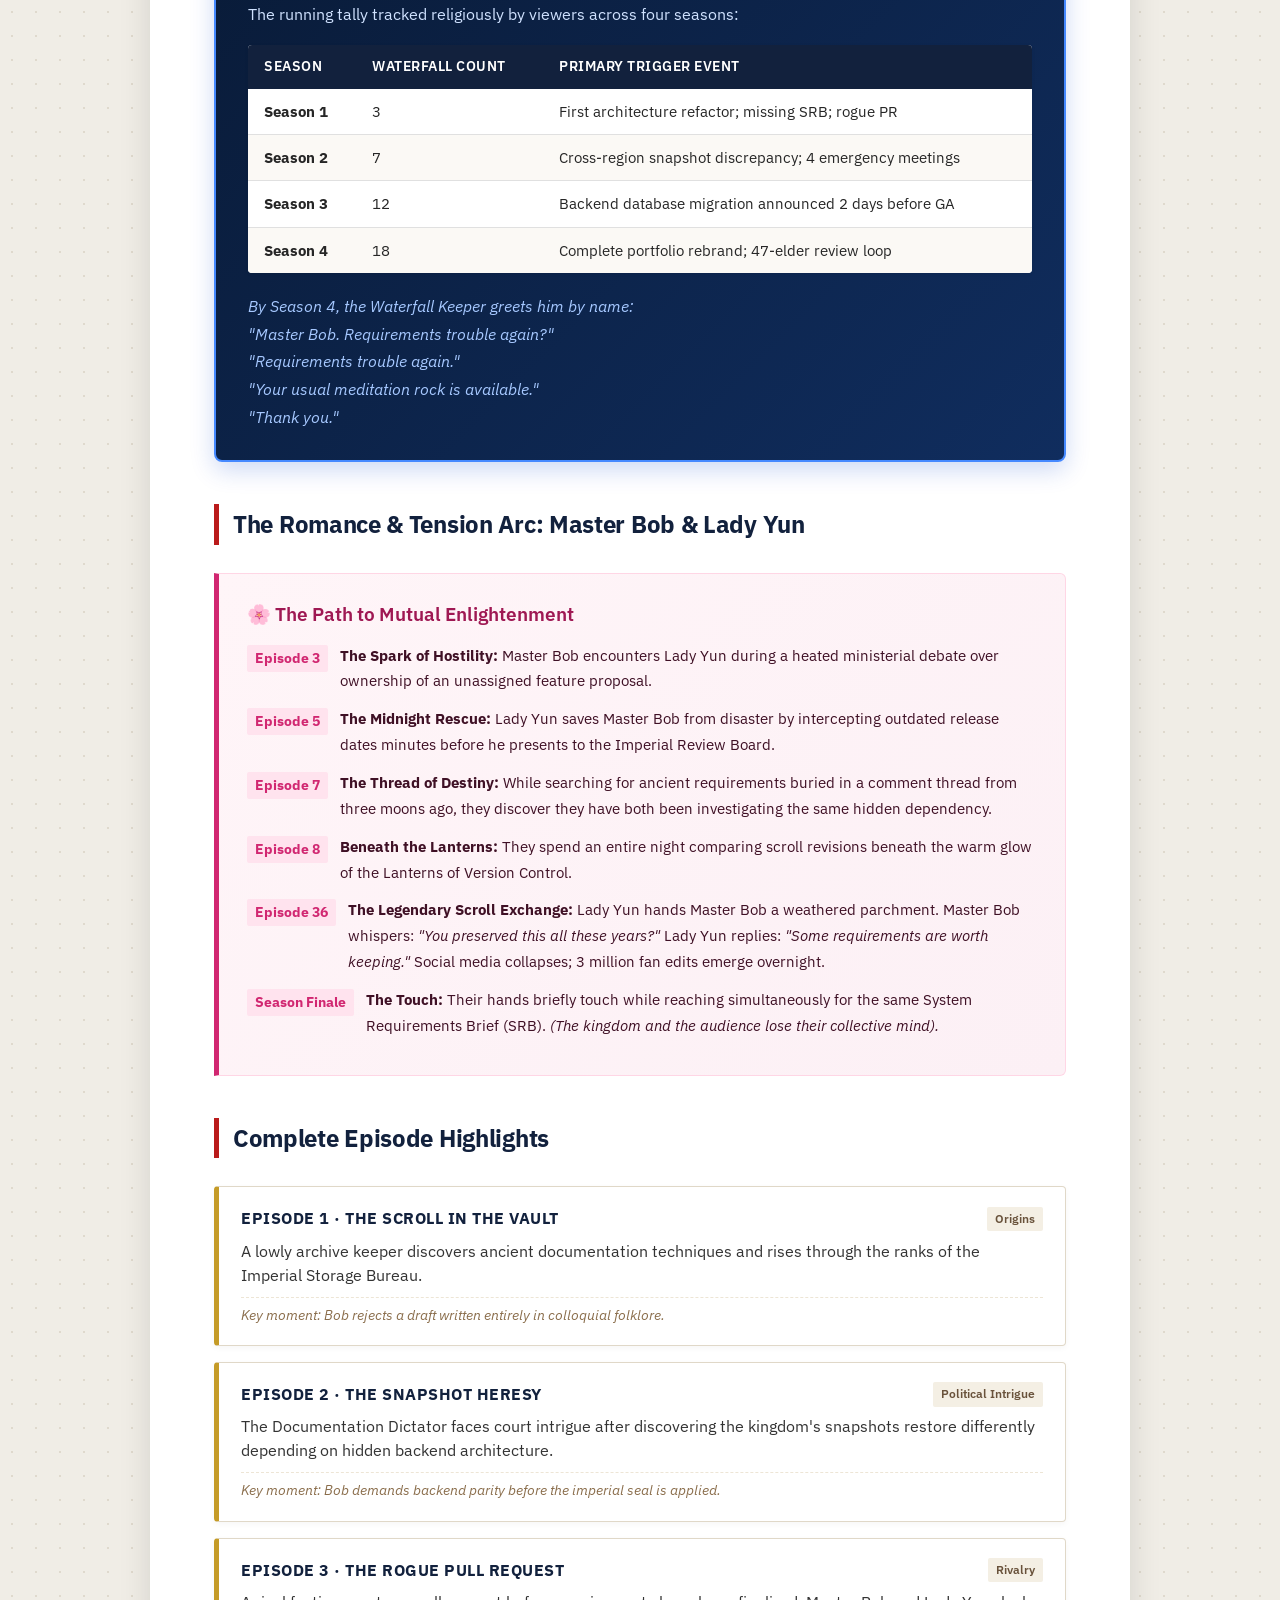
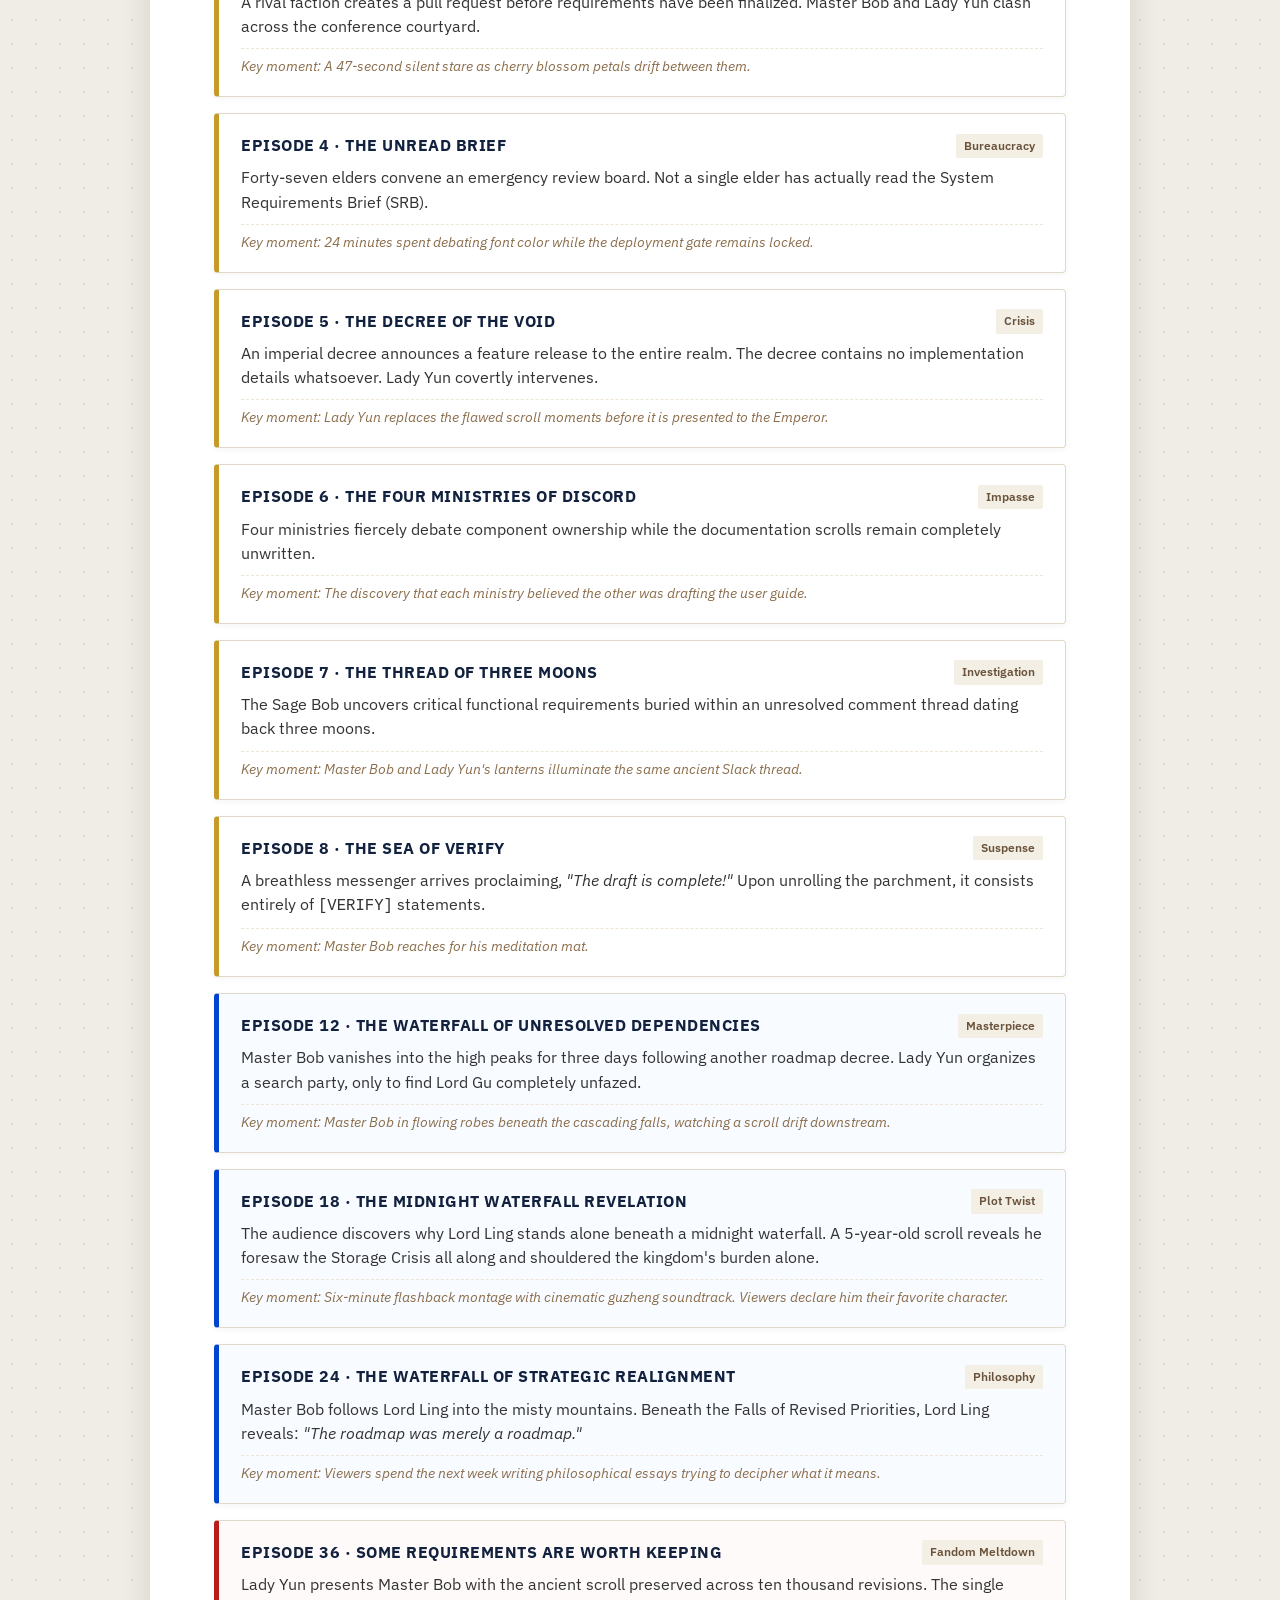
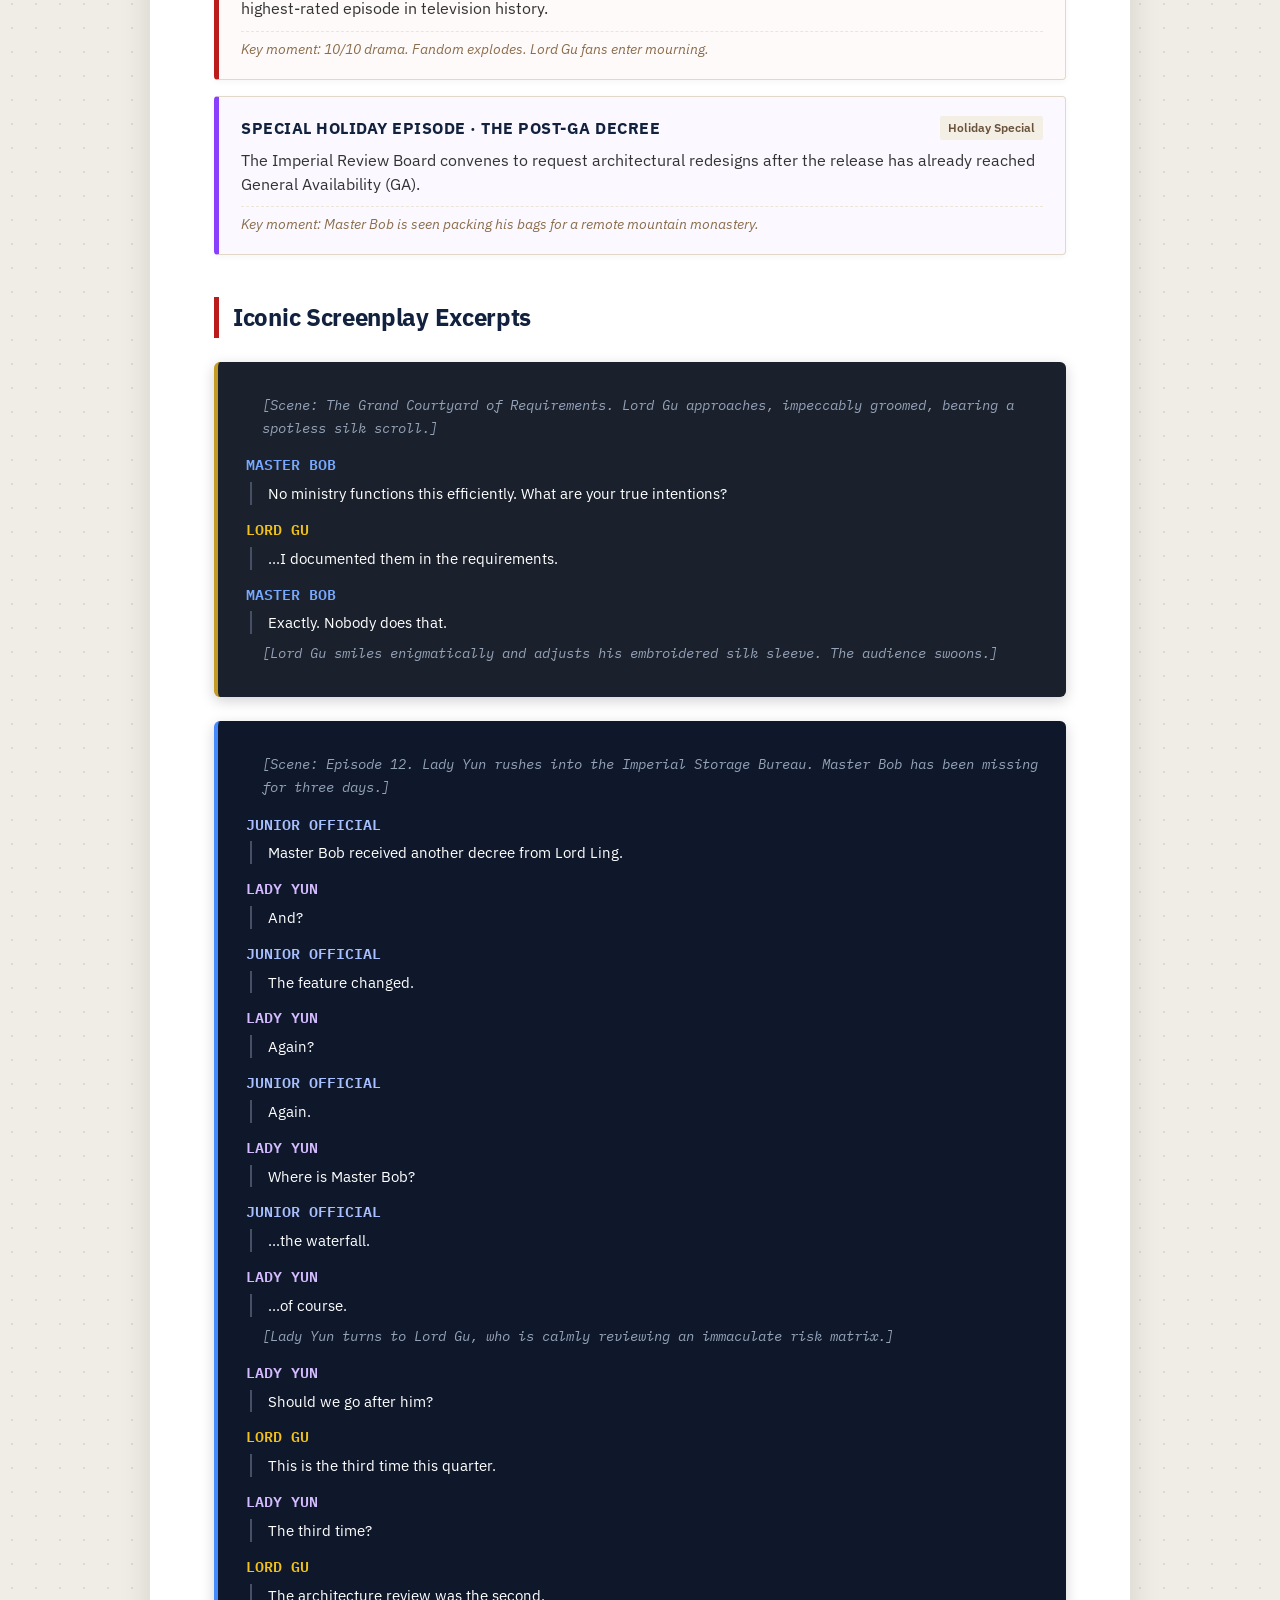
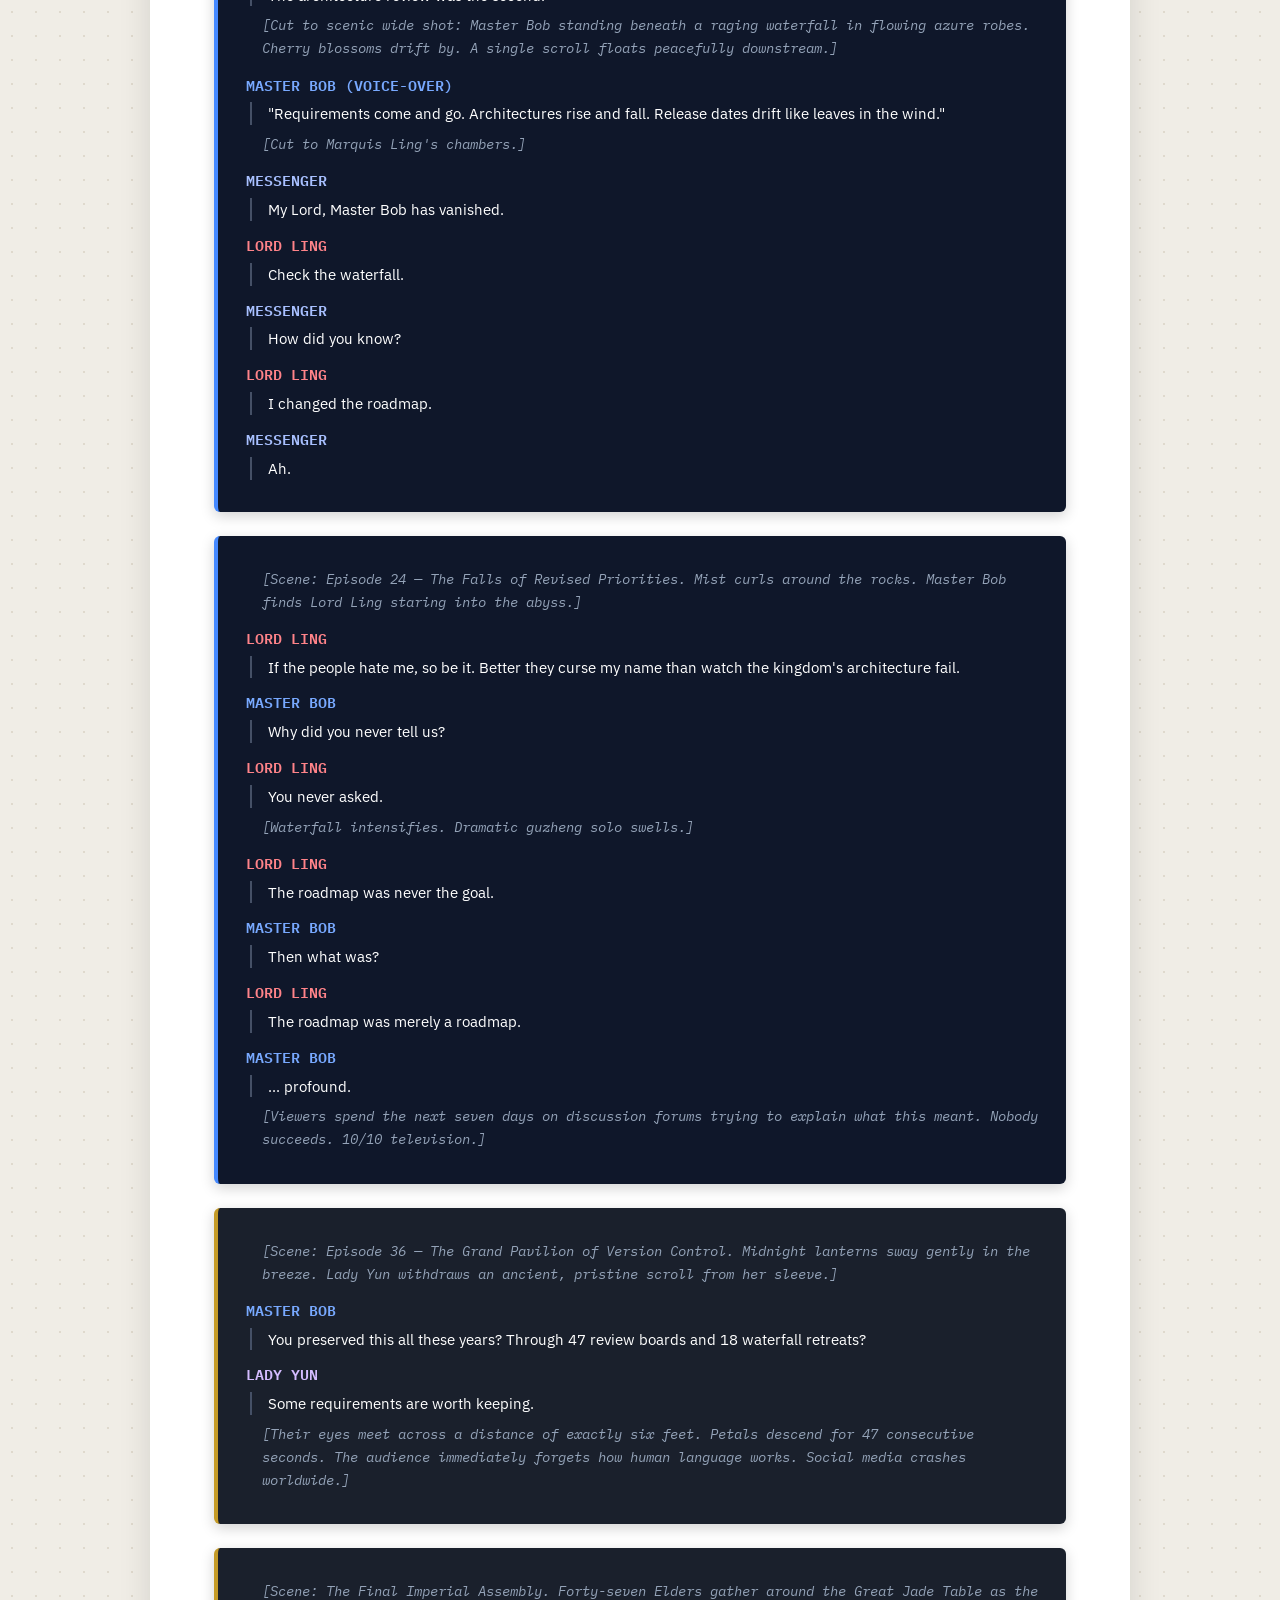
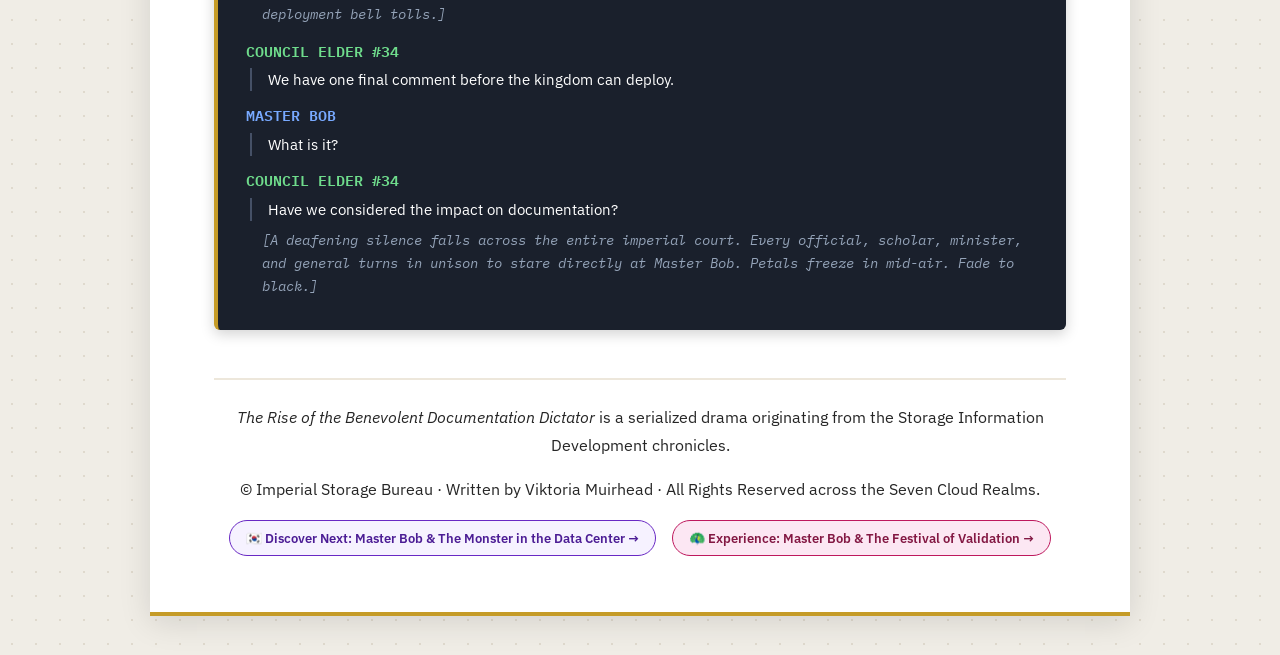
==== commit 92c674a4: "Update HTML pages" ====
--- a/index.html
+++ b/index.html
@@ -4,6 +4,18 @@
     <meta charset="UTF-8">
     <meta name="viewport" content="width=device-width, initial-scale=1.0">
     <title>The Rise of the Benevolent Documentation Dictator</title>
+    <!-- Open Graph / Social sharing -->
+    <meta property="og:type" content="website">
+    <meta property="og:url" content="https://vickmuir.github.io/benevolent-documentation-dictator/index.html">
+    <meta property="og:title" content="The Rise of the Benevolent Documentation Dictator">
+    <meta property="og:description" content="An imperial C-Drama chronicling the trials and triumphs of the Imperial Storage Bureau — where documentation is destiny and every scroll must be validated.">
+    <meta property="og:image" content="https://vickmuir.github.io/benevolent-documentation-dictator/funny/Six%20Portraits%20of%20a%20Mystic%20Joseon%20Future.png">
+    <meta property="og:image:alt" content="Six portraits of the cast of The Rise of the Benevolent Documentation Dictator">
+    <!-- Twitter Card -->
+    <meta name="twitter:card" content="summary_large_image">
+    <meta name="twitter:title" content="The Rise of the Benevolent Documentation Dictator">
+    <meta name="twitter:description" content="An imperial C-Drama chronicling the trials and triumphs of the Imperial Storage Bureau — where documentation is destiny and every scroll must be validated.">
+    <meta name="twitter:image" content="https://vickmuir.github.io/benevolent-documentation-dictator/funny/Six%20Portraits%20of%20a%20Mystic%20Joseon%20Future.png">
     <link rel="preconnect" href="https://fonts.googleapis.com">
     <link rel="preconnect" href="https://fonts.gstatic.com" crossorigin>
     <link href="https://fonts.googleapis.com/css2?family=Cinzel:wght@600;700;800&family=IBM+Plex+Sans:ital,wght@0,300;0,400;0,500;0,600;0,700;1,400&family=IBM+Plex+Mono:wght@400;500;600&family=Noto+Serif+SC:wght@500;700;900&display=swap" rel="stylesheet">
@@ -862,6 +874,7 @@
 
         .drama-nav-links {
             display: flex;
+            flex-wrap: wrap;
             gap: 10px;
         }
 
@@ -903,6 +916,18 @@
 
         .nav-btn.bobbywood:hover {
             background: #be185d;
+            color: #ffffff;
+            transform: translateY(-1px);
+        }
+
+        .nav-btn.trek {
+            background: #edf5ff;
+            color: #0043ce;
+            border: 1px solid #a6c8ff;
+        }
+
+        .nav-btn.trek:hover {
+            background: #0f62fe;
             color: #ffffff;
             transform: translateY(-1px);
         }
@@ -971,6 +996,9 @@
         </a>
         <a href="festival-of-validation.html" class="nav-btn bobbywood">
             <span>🦚 Bobbywood Musical</span>
+        </a>
+        <a href="star-trek-lost-repository.html" class="nav-btn trek">
+            <span>🖖 Star Trek Teaser</span>
         </a>
     </div>
 </nav>
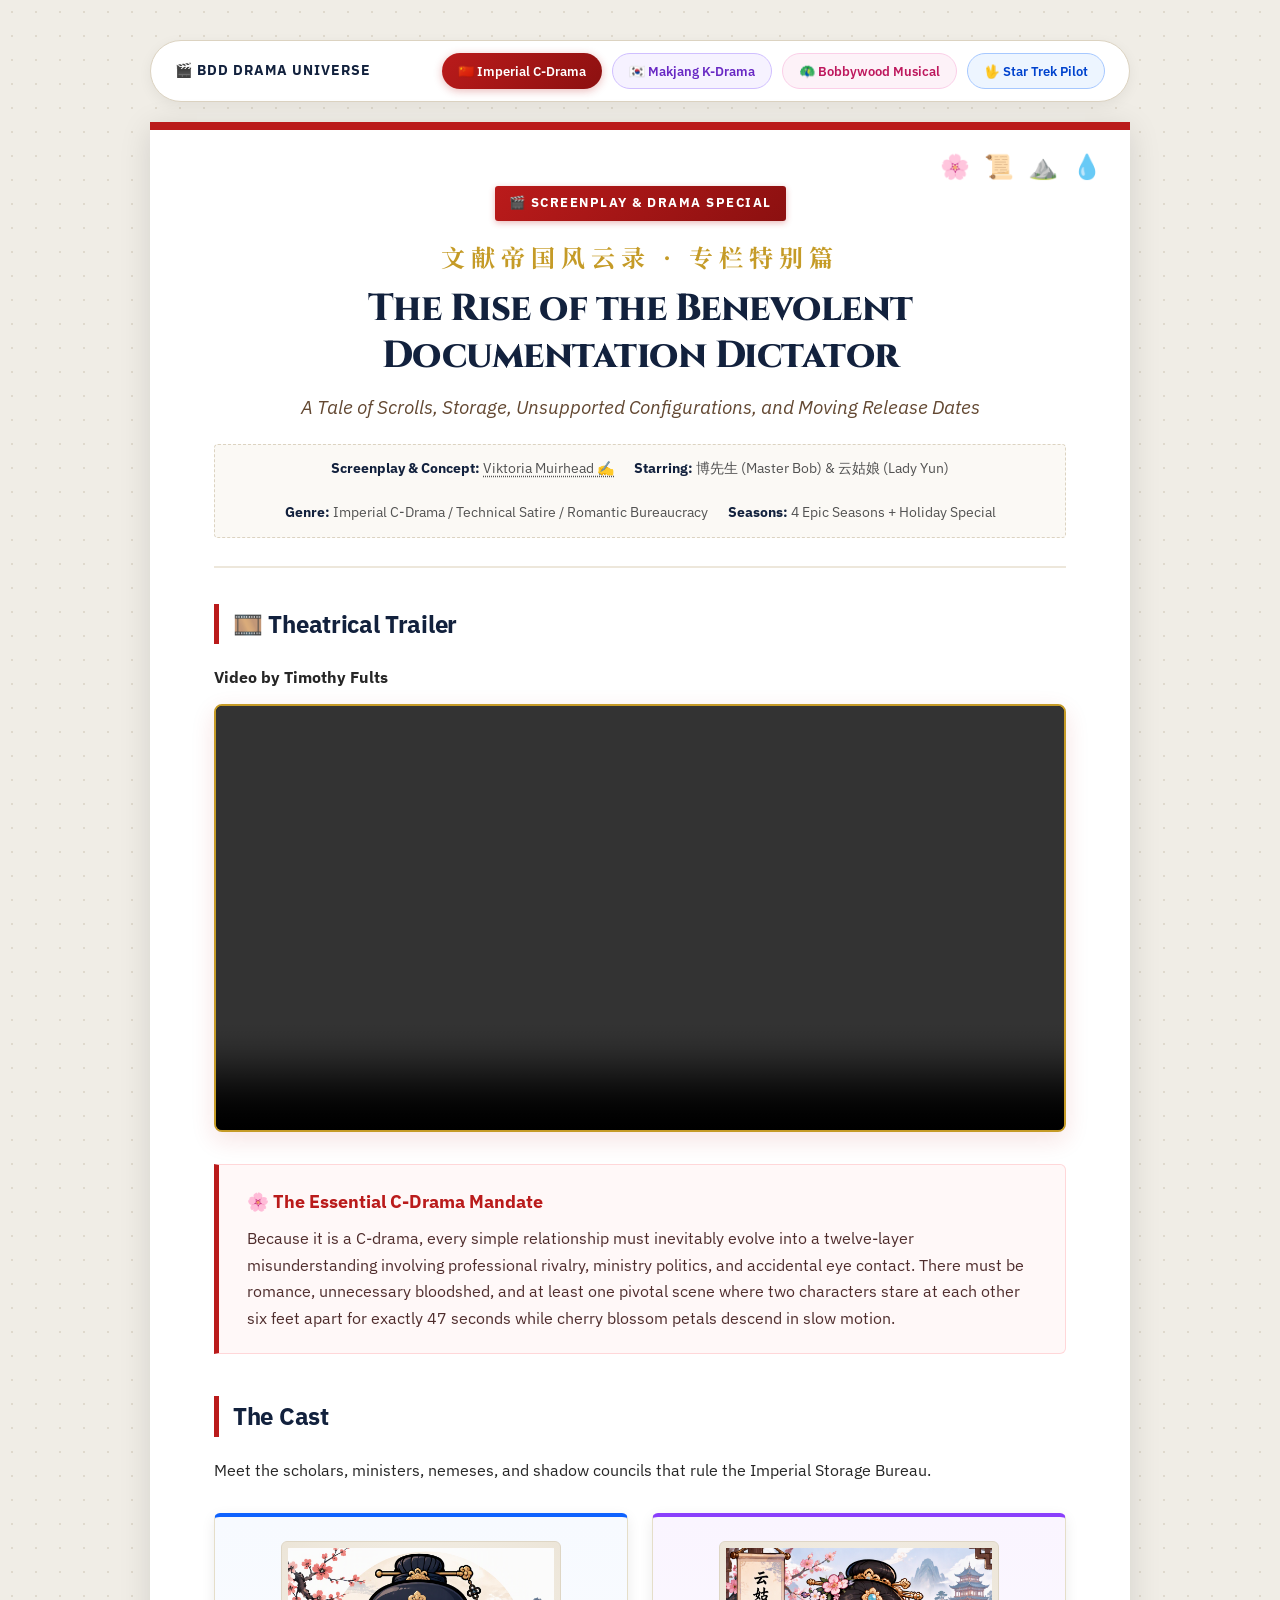
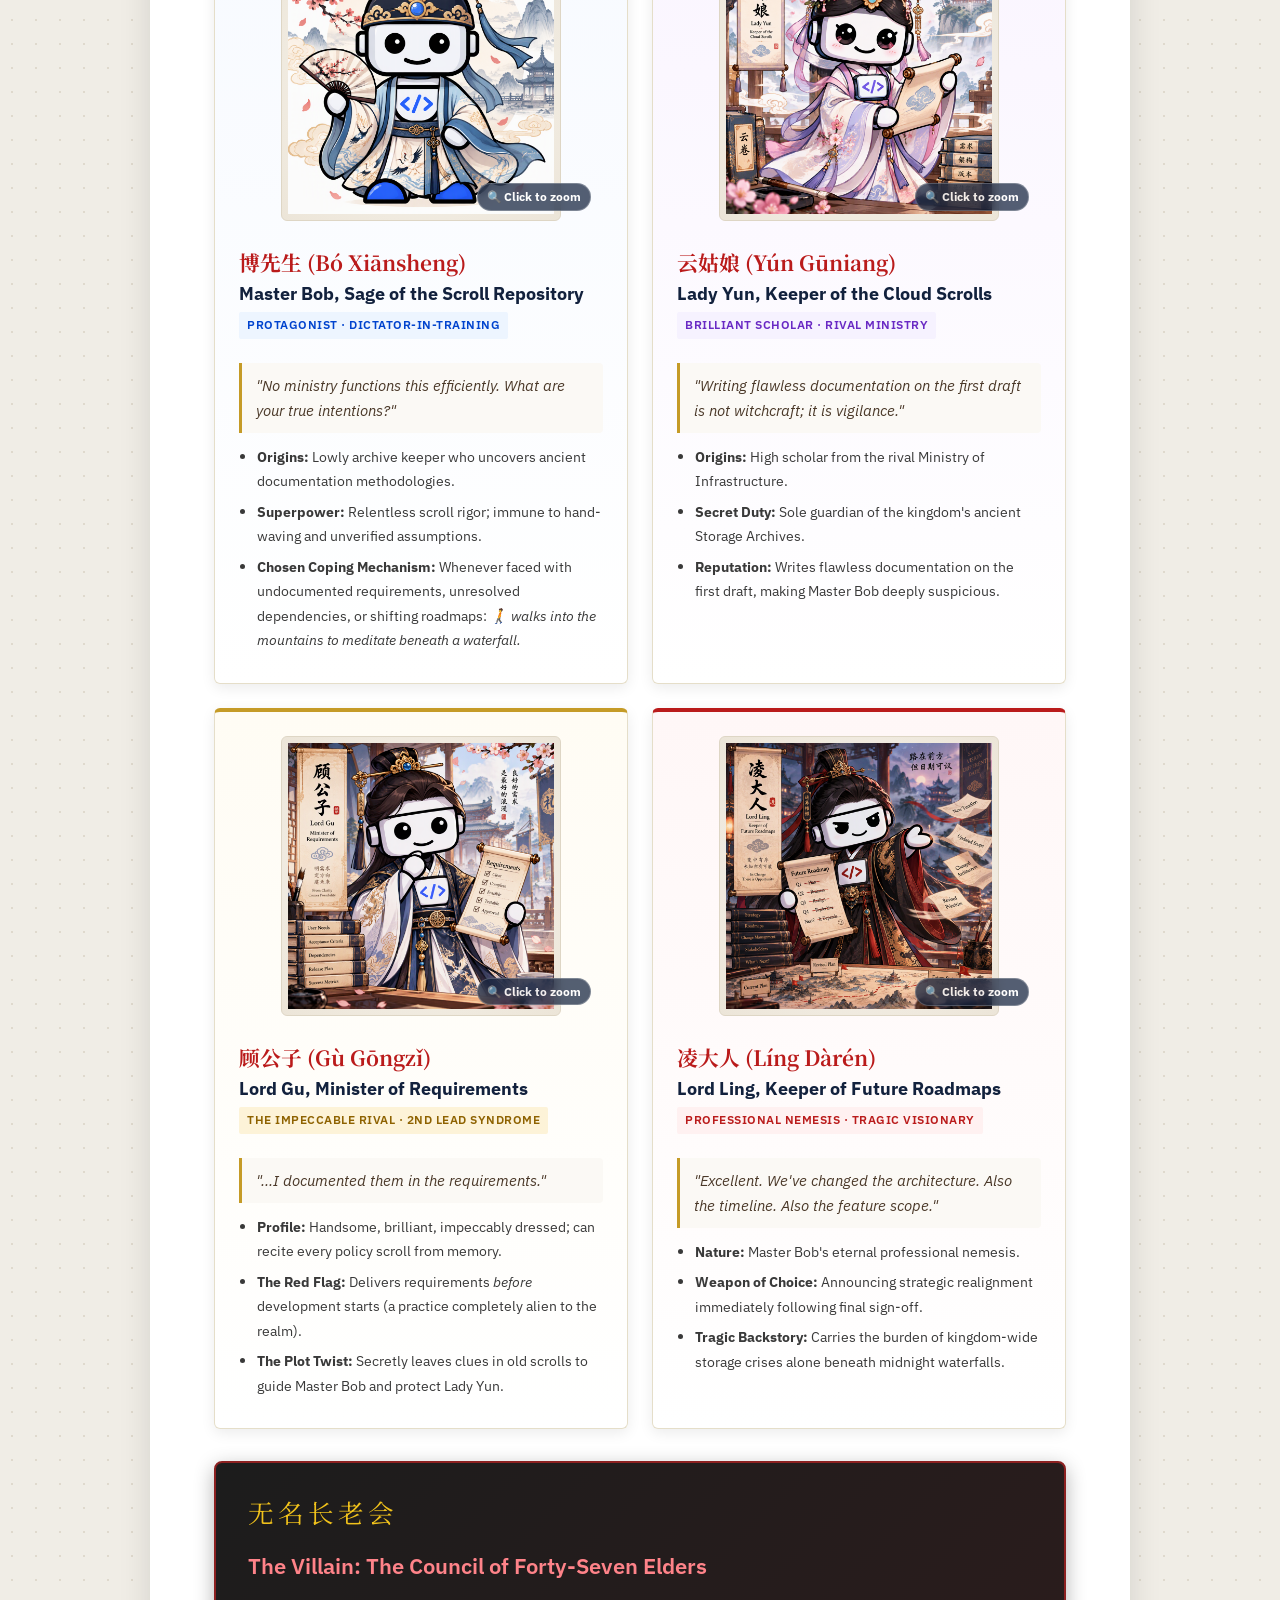
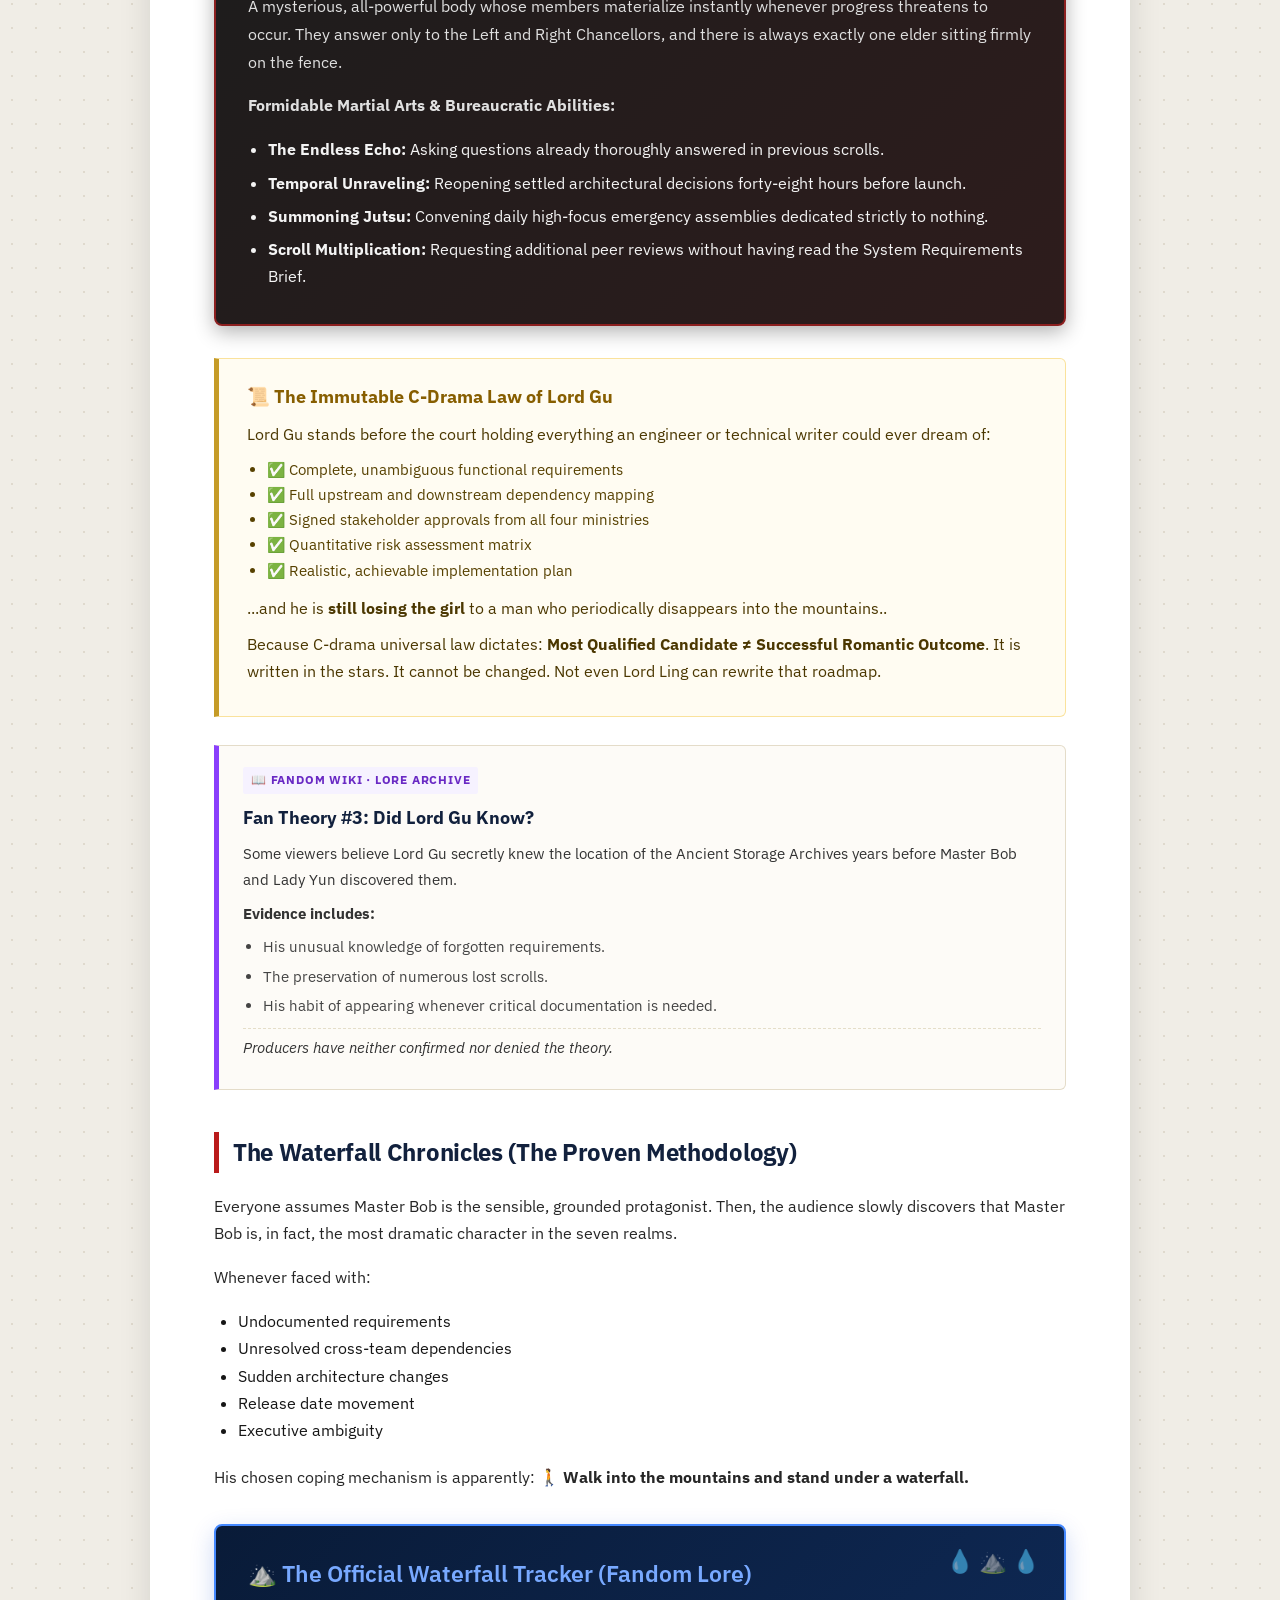
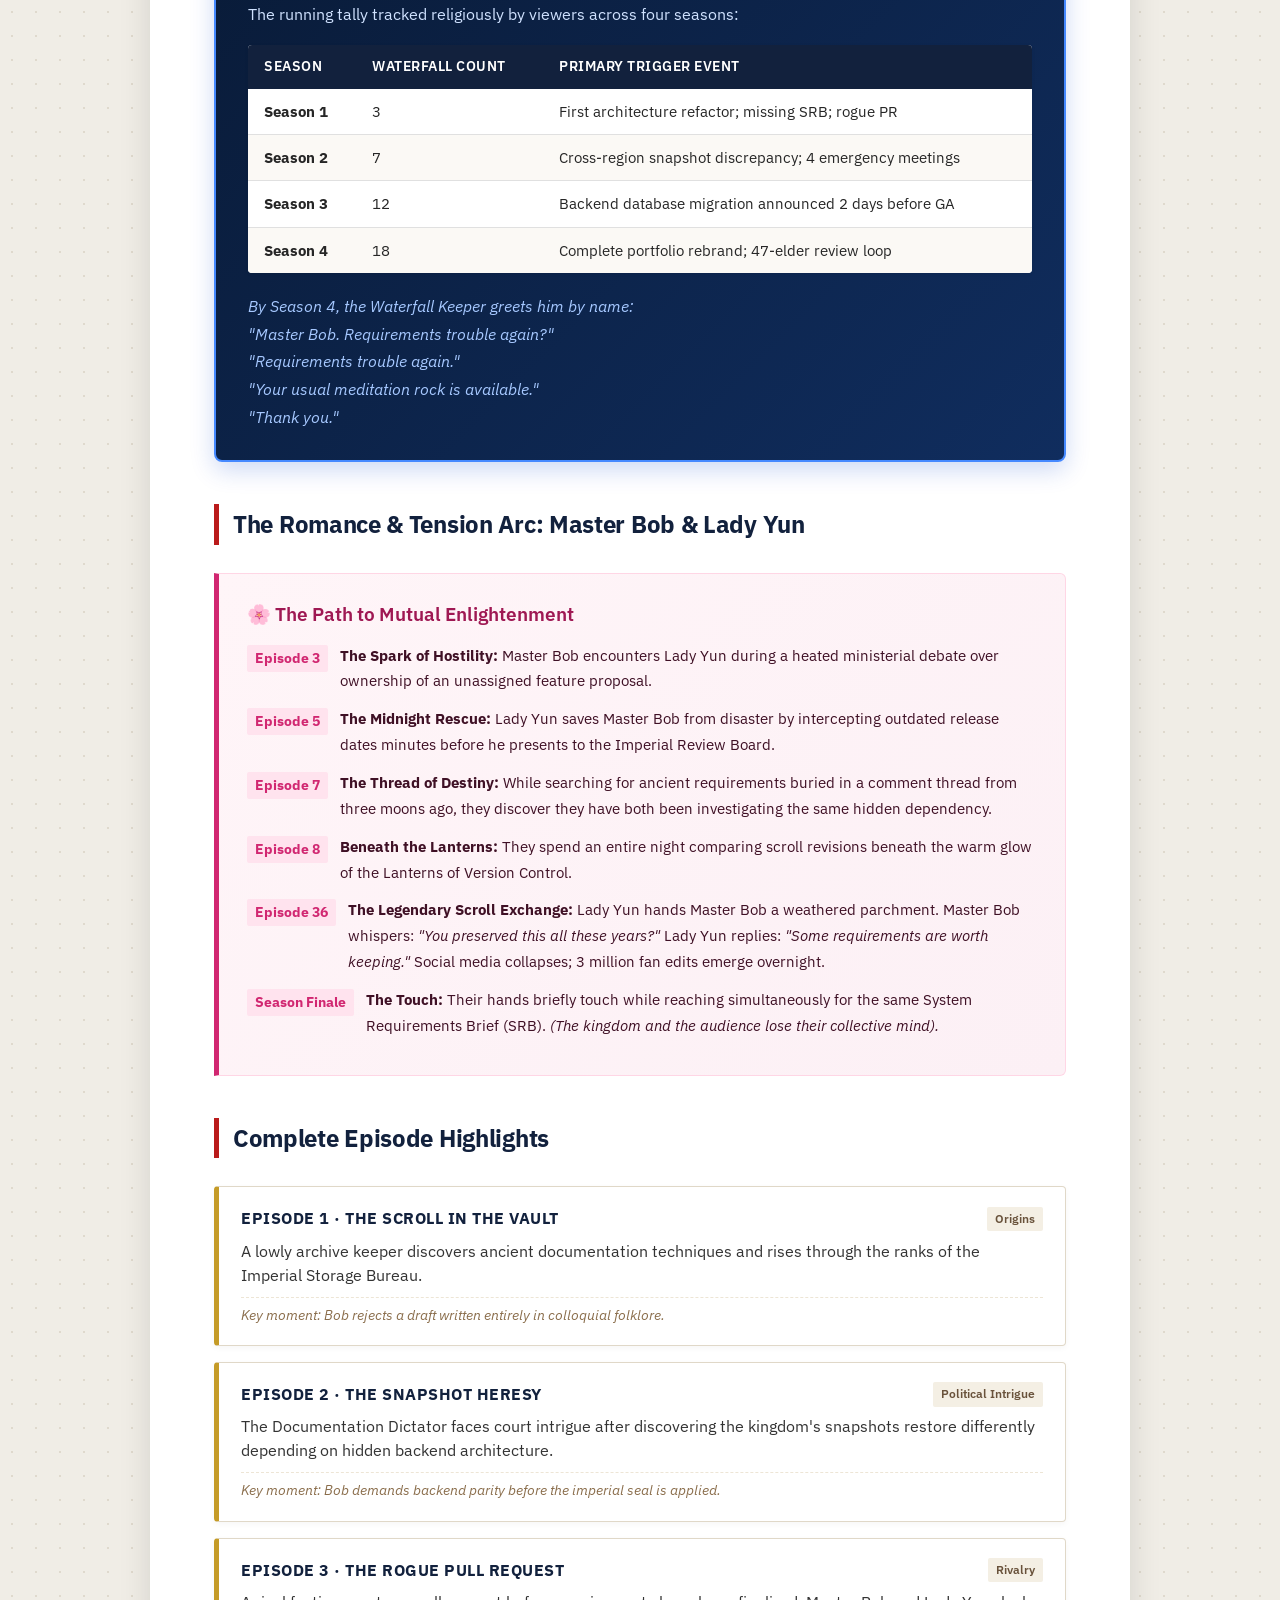
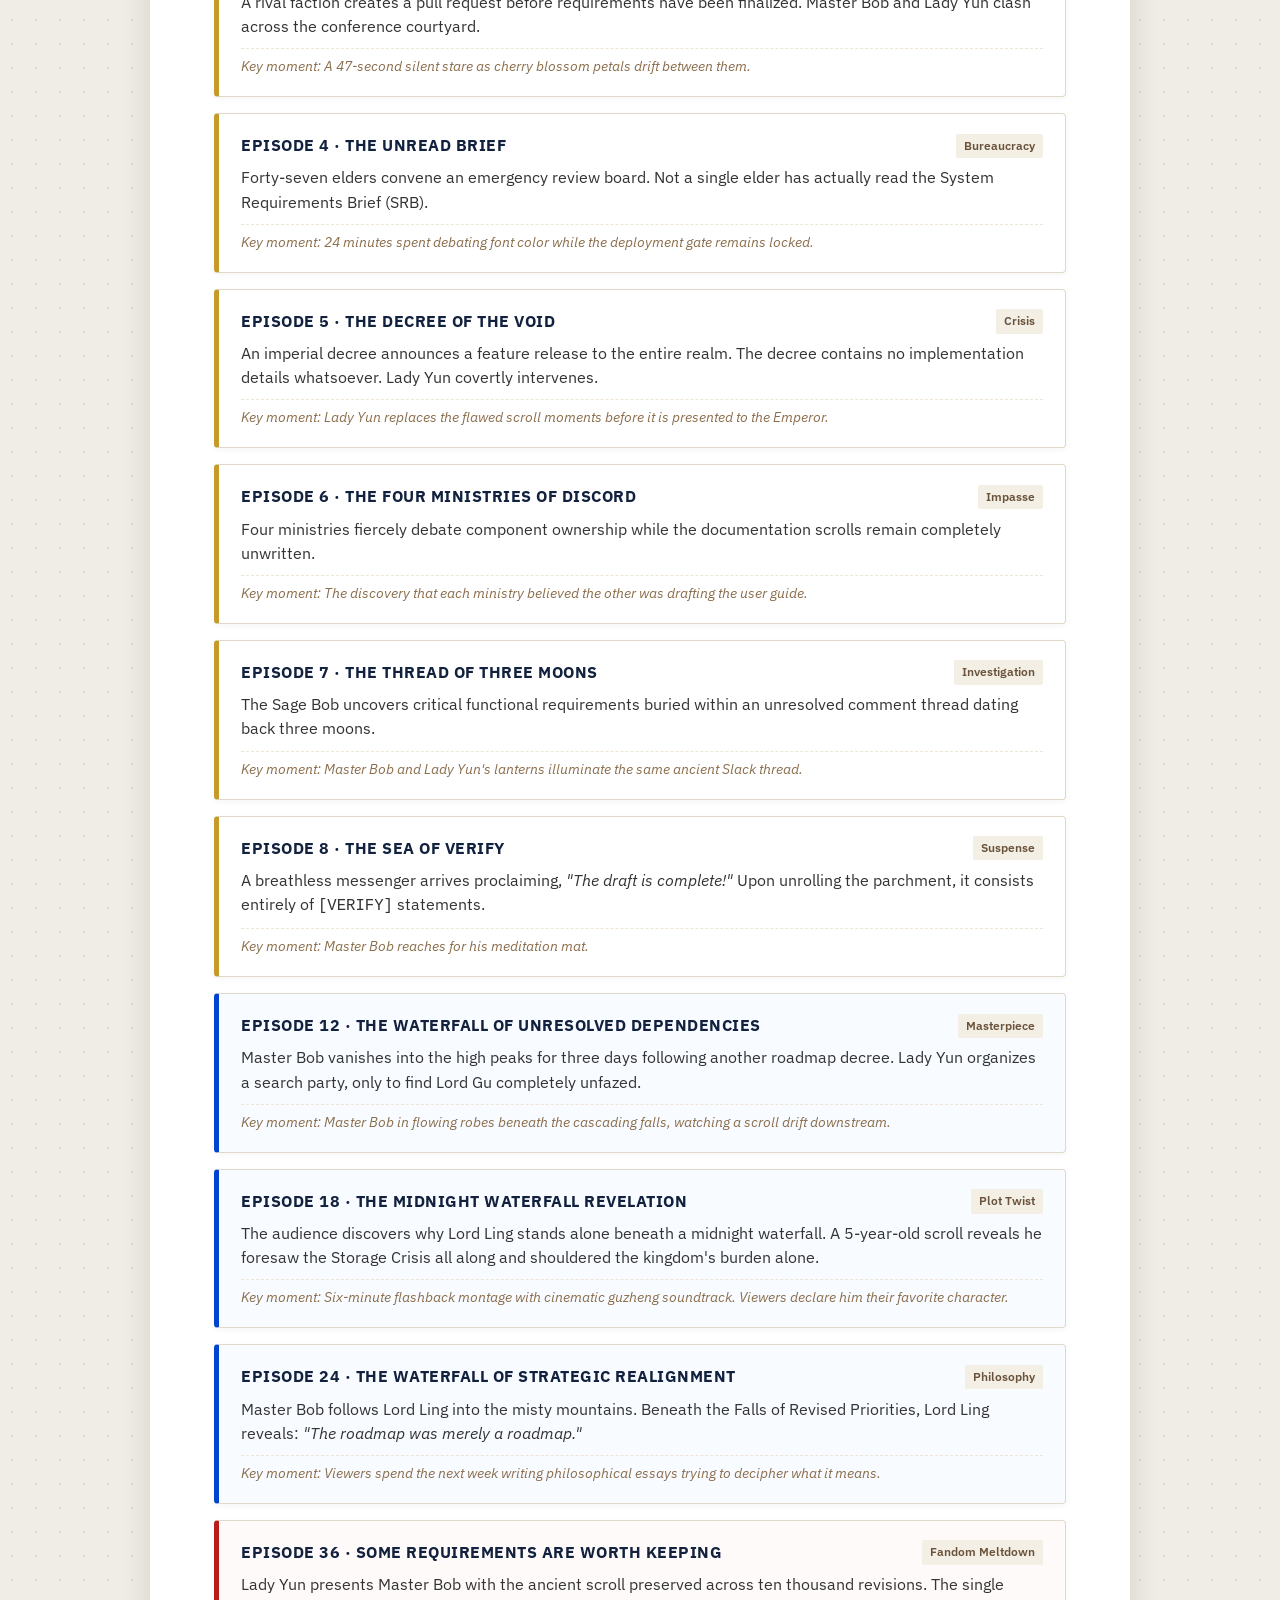
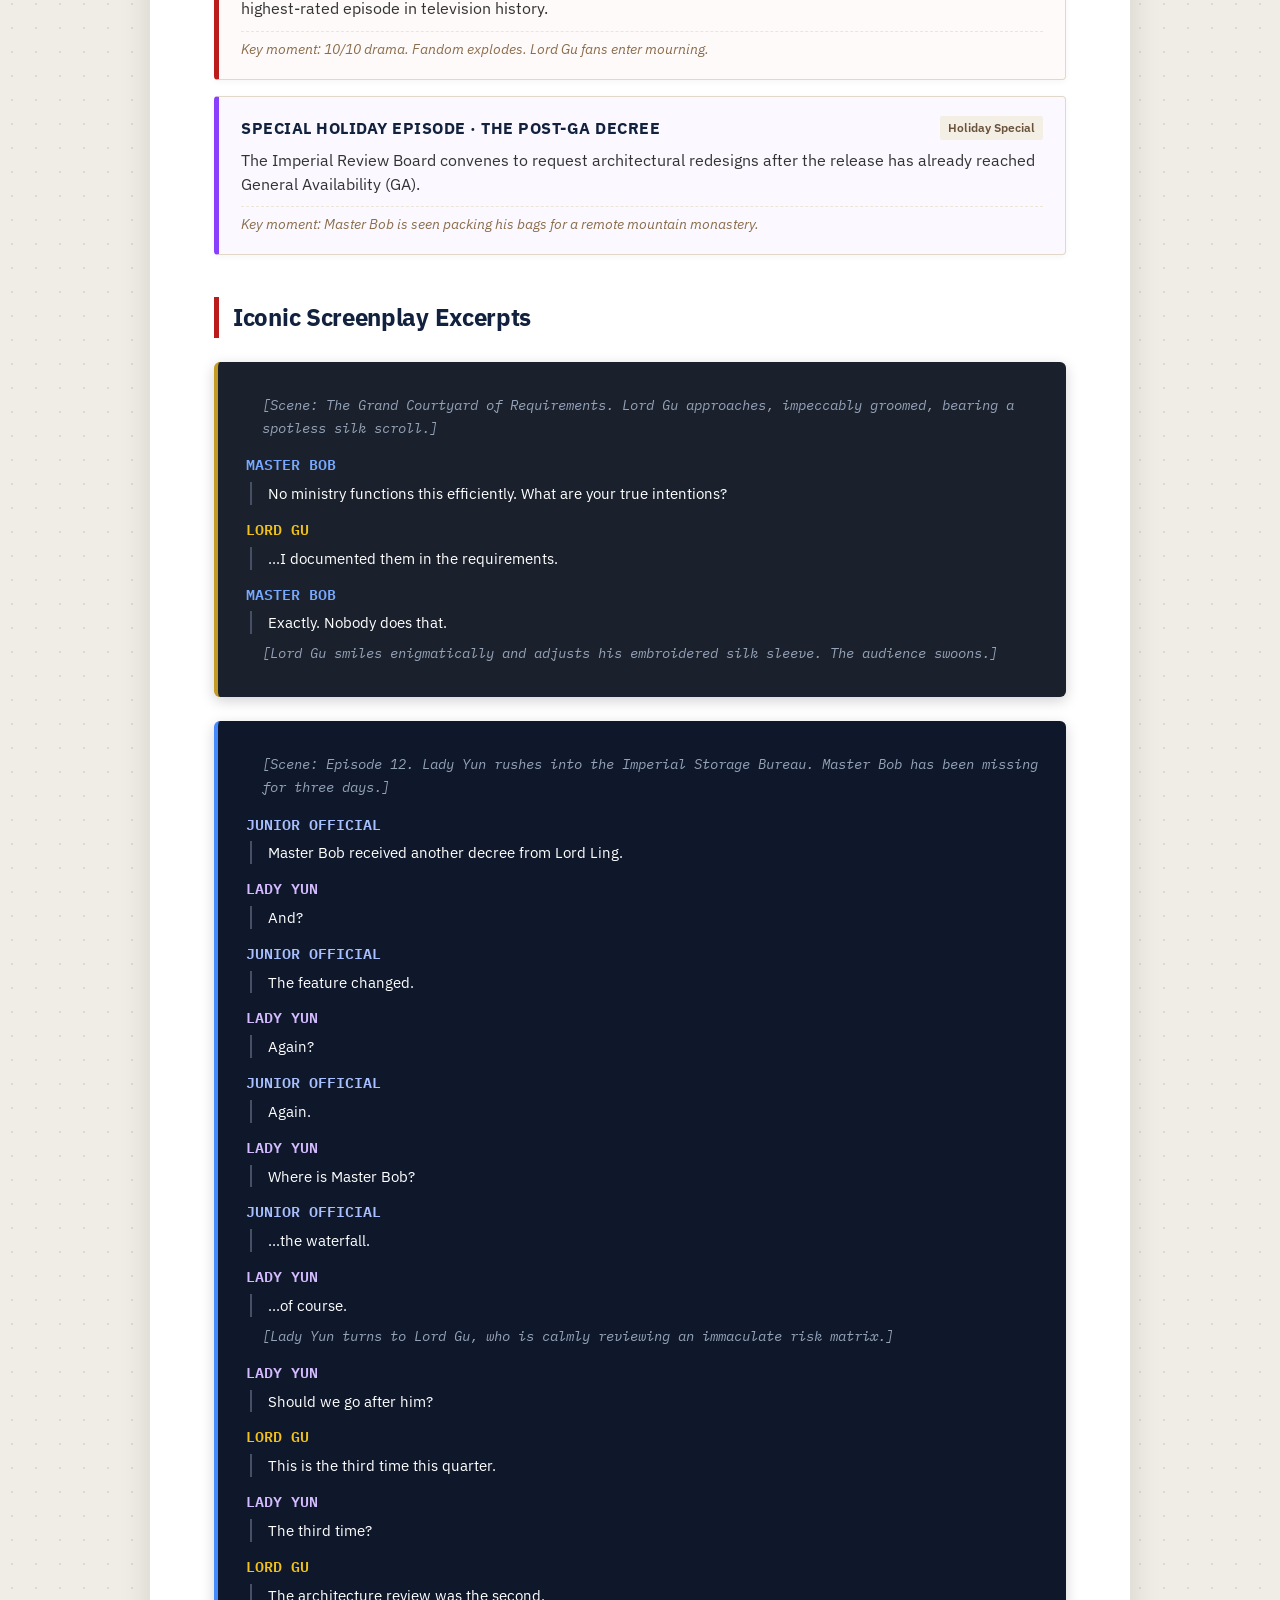
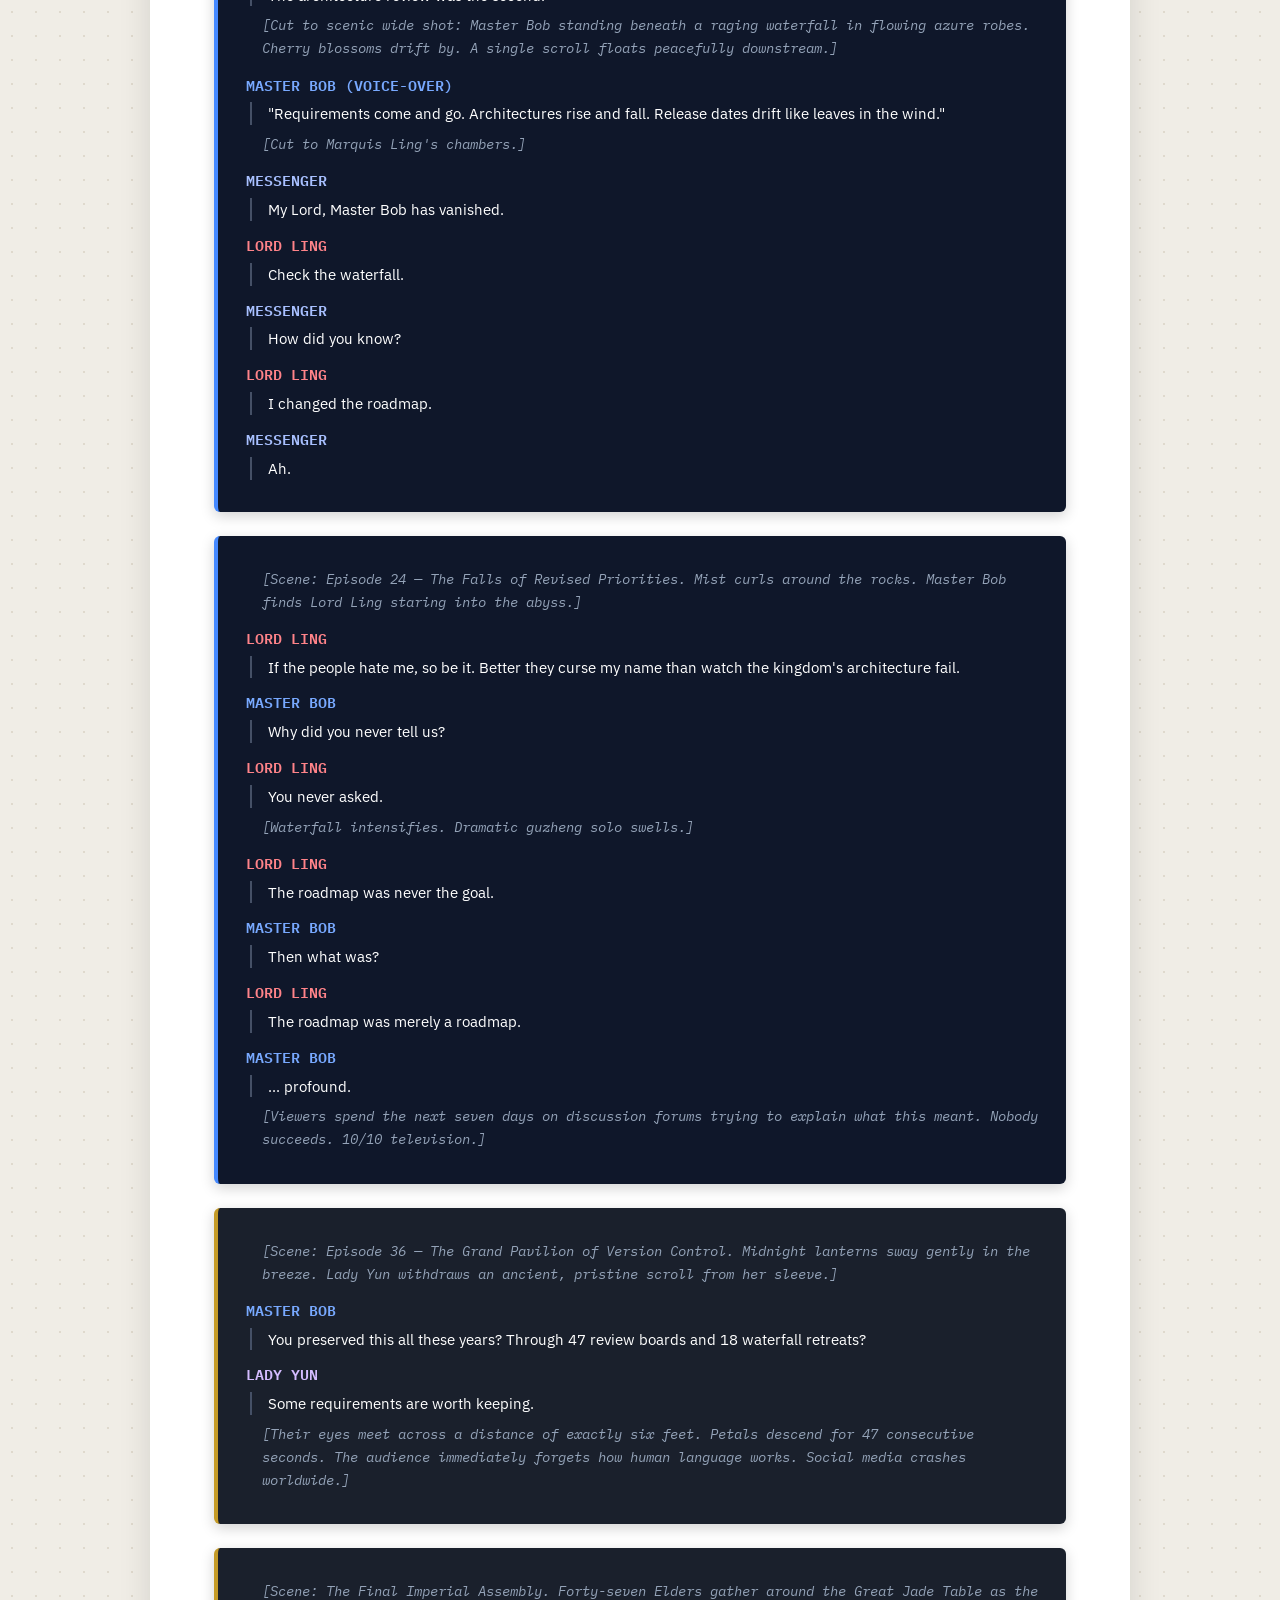
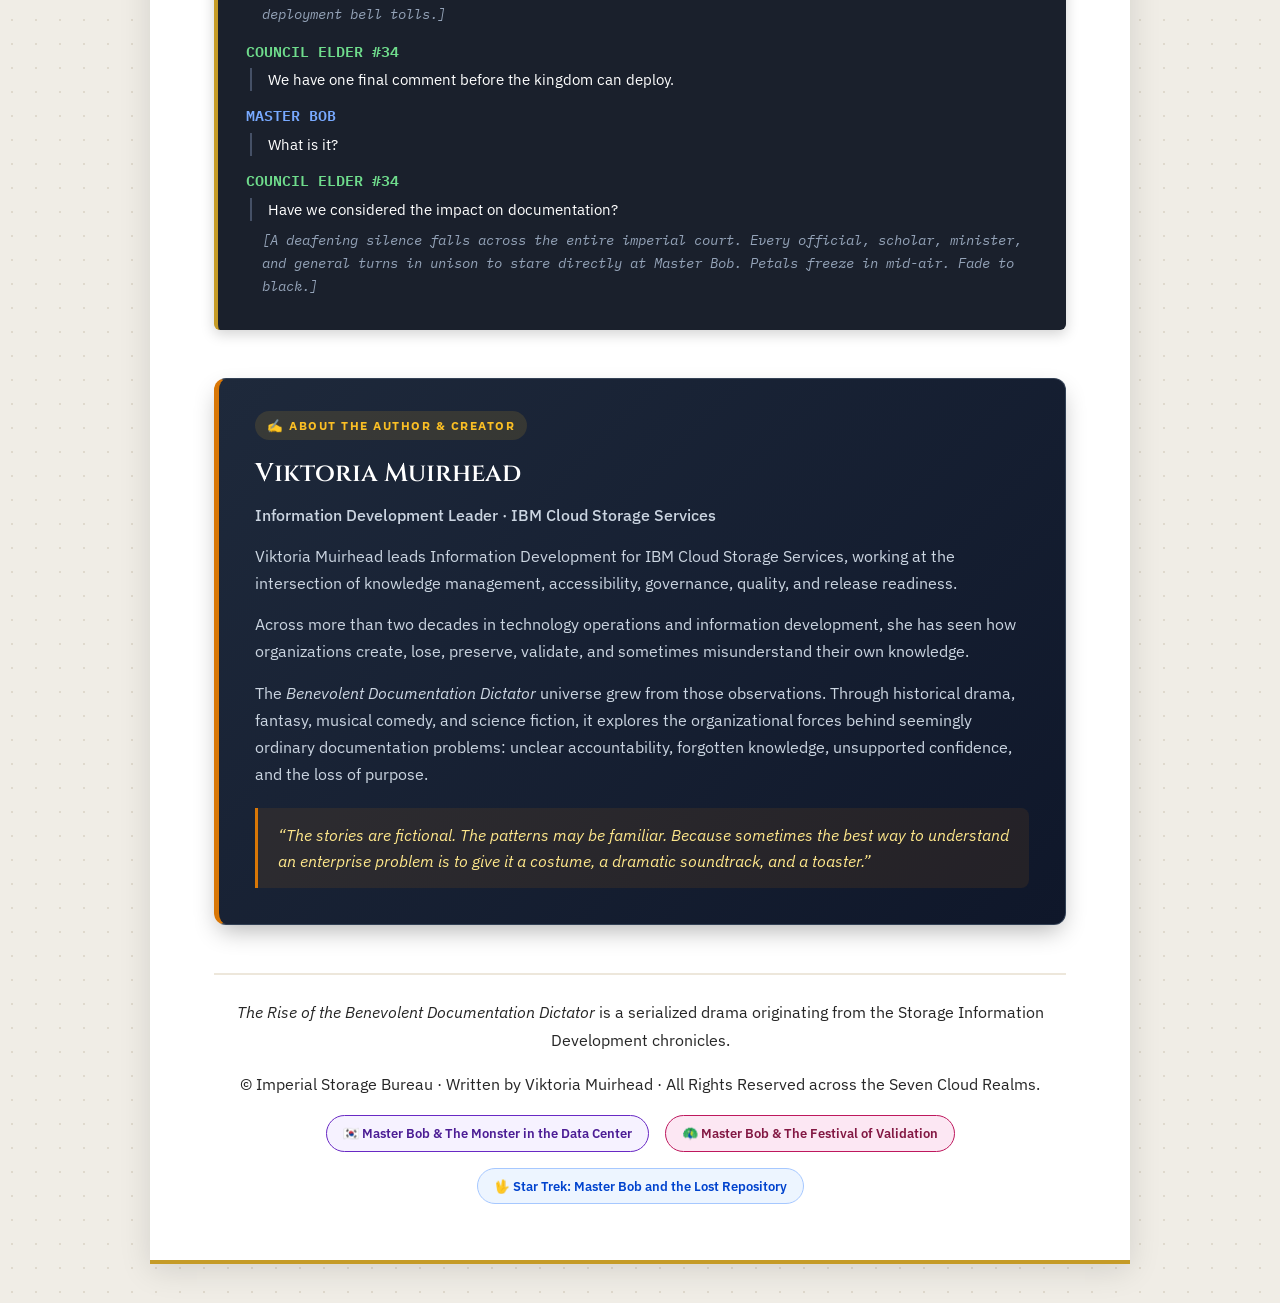
==== commit 125791e5: "Add About the Author card across all drama pages and update README.md" ====
--- a/index.html
+++ b/index.html
@@ -932,6 +932,79 @@
             transform: translateY(-1px);
         }
 
+        /* Author Card */
+        .author-section {
+            margin: 48px 0 24px;
+        }
+
+        .author-card {
+            background: linear-gradient(135deg, #1e293b 0%, #0f172a 100%);
+            border: 1px solid #334155;
+            border-left: 5px solid #d97706;
+            border-radius: 12px;
+            padding: 32px 36px;
+            color: #e2e8f0;
+            box-shadow: 0 10px 25px -5px rgba(0, 0, 0, 0.3);
+        }
+
+        .author-tag {
+            display: inline-block;
+            font-size: 0.78rem;
+            font-weight: 700;
+            text-transform: uppercase;
+            letter-spacing: 1.5px;
+            color: #fbbf24;
+            background: rgba(251, 191, 36, 0.12);
+            padding: 4px 12px;
+            border-radius: 20px;
+            margin-bottom: 12px;
+        }
+
+        .author-card h3 {
+            font-size: 1.6rem;
+            color: #ffffff;
+            margin: 0 0 6px 0;
+            font-family: 'Cinzel', 'Noto Serif SC', serif;
+        }
+
+        .author-role {
+            font-size: 0.95rem;
+            color: #94a3b8;
+            font-weight: 500;
+            margin-bottom: 18px;
+        }
+
+        .author-card p {
+            font-size: 1rem;
+            line-height: 1.7;
+            color: #cbd5e1;
+            margin-bottom: 14px;
+        }
+
+        .author-card blockquote.author-quote {
+            border-left: 3px solid #d97706;
+            background: rgba(217, 119, 6, 0.1);
+            margin: 20px 0 4px;
+            padding: 14px 20px;
+            border-radius: 0 8px 8px 0;
+            font-style: italic;
+            color: #fde68a;
+            font-size: 1.02rem;
+            line-height: 1.6;
+        }
+
+        .author-link {
+            color: inherit;
+            text-decoration: underline;
+            text-decoration-style: dotted;
+            text-underline-offset: 3px;
+            transition: color 0.2s ease;
+        }
+
+        .author-link:hover {
+            color: var(--imperial-gold);
+        }
+
         /* Footer */
         .post-footer {
             margin-top: 48px;
@@ -946,10 +1019,11 @@
             margin-top: 16px;
             display: flex;
             justify-content: center;
+            flex-wrap: wrap;
             gap: 16px;
         }
 
-        /* Footer buttons: same palette as the other two dramas */
+        /* Footer buttons */
         .footer-nav .nav-btn.kdrama {
             background: #f6f2ff;
             color: #4c1d95;
@@ -964,6 +1038,17 @@
 
         .footer-nav .nav-btn.bobbywood:hover {
             background: #9d174d;
+            color: #ffffff;
+        }
+
+        .footer-nav .nav-btn.trek {
+            background: #edf5ff;
+            color: #0043ce;
+            border: 1px solid #a6c8ff;
+        }
+
+        .footer-nav .nav-btn.trek:hover {
+            background: #0f62fe;
             color: #ffffff;
         }
 
@@ -998,7 +1083,7 @@
             <span>🦚 Bobbywood Musical</span>
         </a>
         <a href="star-trek-lost-repository.html" class="nav-btn trek">
-            <span>🖖 Star Trek Teaser</span>
+            <span>🖖 Star Trek Pilot</span>
         </a>
     </div>
 </nav>
@@ -1013,7 +1098,7 @@
         <p class="subtitle">A Tale of Scrolls, Storage, Unsupported Configurations, and Moving Release Dates</p>
 
         <div class="post-meta">
-            <span><strong>Screenplay &amp; Concept:</strong> Viktoria Muirhead</span>
+            <span><strong>Screenplay &amp; Concept:</strong> <a href="#about-the-author" class="author-link" title="Read About the Author">Viktoria Muirhead ✍️</a></span>
             <span><strong>Starring:</strong> 博先生 (Master Bob) &amp; 云姑娘 (Lady Yun)</span>
             <span><strong>Genre:</strong> Imperial C-Drama / Technical Satire / Romantic Bureaucracy</span>
             <span><strong>Seasons:</strong> 4 Epic Seasons + Holiday Special</span>
@@ -1533,12 +1618,28 @@
         <div class="stage-direction">[A deafening silence falls across the entire imperial court. Every official, scholar, minister, and general turns in unison to stare directly at Master Bob. Petals freeze in mid-air. Fade to black.]</div>
     </div>
 
+    <!-- About the Author Section -->
+    <section class="author-section" id="about-the-author" aria-labelledby="author-title">
+        <div class="author-card">
+            <span class="author-tag">✍️ About the Author &amp; Creator</span>
+            <h3 id="author-title">Viktoria Muirhead</h3>
+            <p class="author-role">Information Development Leader &middot; IBM Cloud Storage Services</p>
+            <p>Viktoria Muirhead leads Information Development for IBM Cloud Storage Services, working at the intersection of knowledge management, accessibility, governance, quality, and release readiness.</p>
+            <p>Across more than two decades in technology operations and information development, she has seen how organizations create, lose, preserve, validate, and sometimes misunderstand their own knowledge.</p>
+            <p>The <em>Benevolent Documentation Dictator</em> universe grew from those observations. Through historical drama, fantasy, musical comedy, and science fiction, it explores the organizational forces behind seemingly ordinary documentation problems: unclear accountability, forgotten knowledge, unsupported confidence, and the loss of purpose.</p>
+            <blockquote class="author-quote">
+                &ldquo;The stories are fictional. The patterns may be familiar. Because sometimes the best way to understand an enterprise problem is to give it a costume, a dramatic soundtrack, and a toaster.&rdquo;
+            </blockquote>
+        </div>
+    </section>
+
     <footer class="post-footer">
         <p><em>The Rise of the Benevolent Documentation Dictator</em> is a serialized drama originating from the Storage Information Development chronicles.</p>
         <p>© Imperial Storage Bureau · Written by Viktoria Muirhead · All Rights Reserved across the Seven Cloud Realms.</p>
         <div class="footer-nav">
-            <a href="monster-in-data-center.html" class="nav-btn kdrama">🇰🇷 Discover Next: Master Bob &amp; The Monster in the Data Center →</a>
-            <a href="festival-of-validation.html" class="nav-btn bobbywood">🦚 Experience: Master Bob &amp; The Festival of Validation →</a>
+            <a href="monster-in-data-center.html" class="nav-btn kdrama">🇰🇷 Master Bob &amp; The Monster in the Data Center</a>
+            <a href="festival-of-validation.html" class="nav-btn bobbywood">🦚 Master Bob &amp; The Festival of Validation</a>
+            <a href="star-trek-lost-repository.html" class="nav-btn trek">🖖 Star Trek: Master Bob and the Lost Repository</a>
         </div>
     </footer>
 </div>
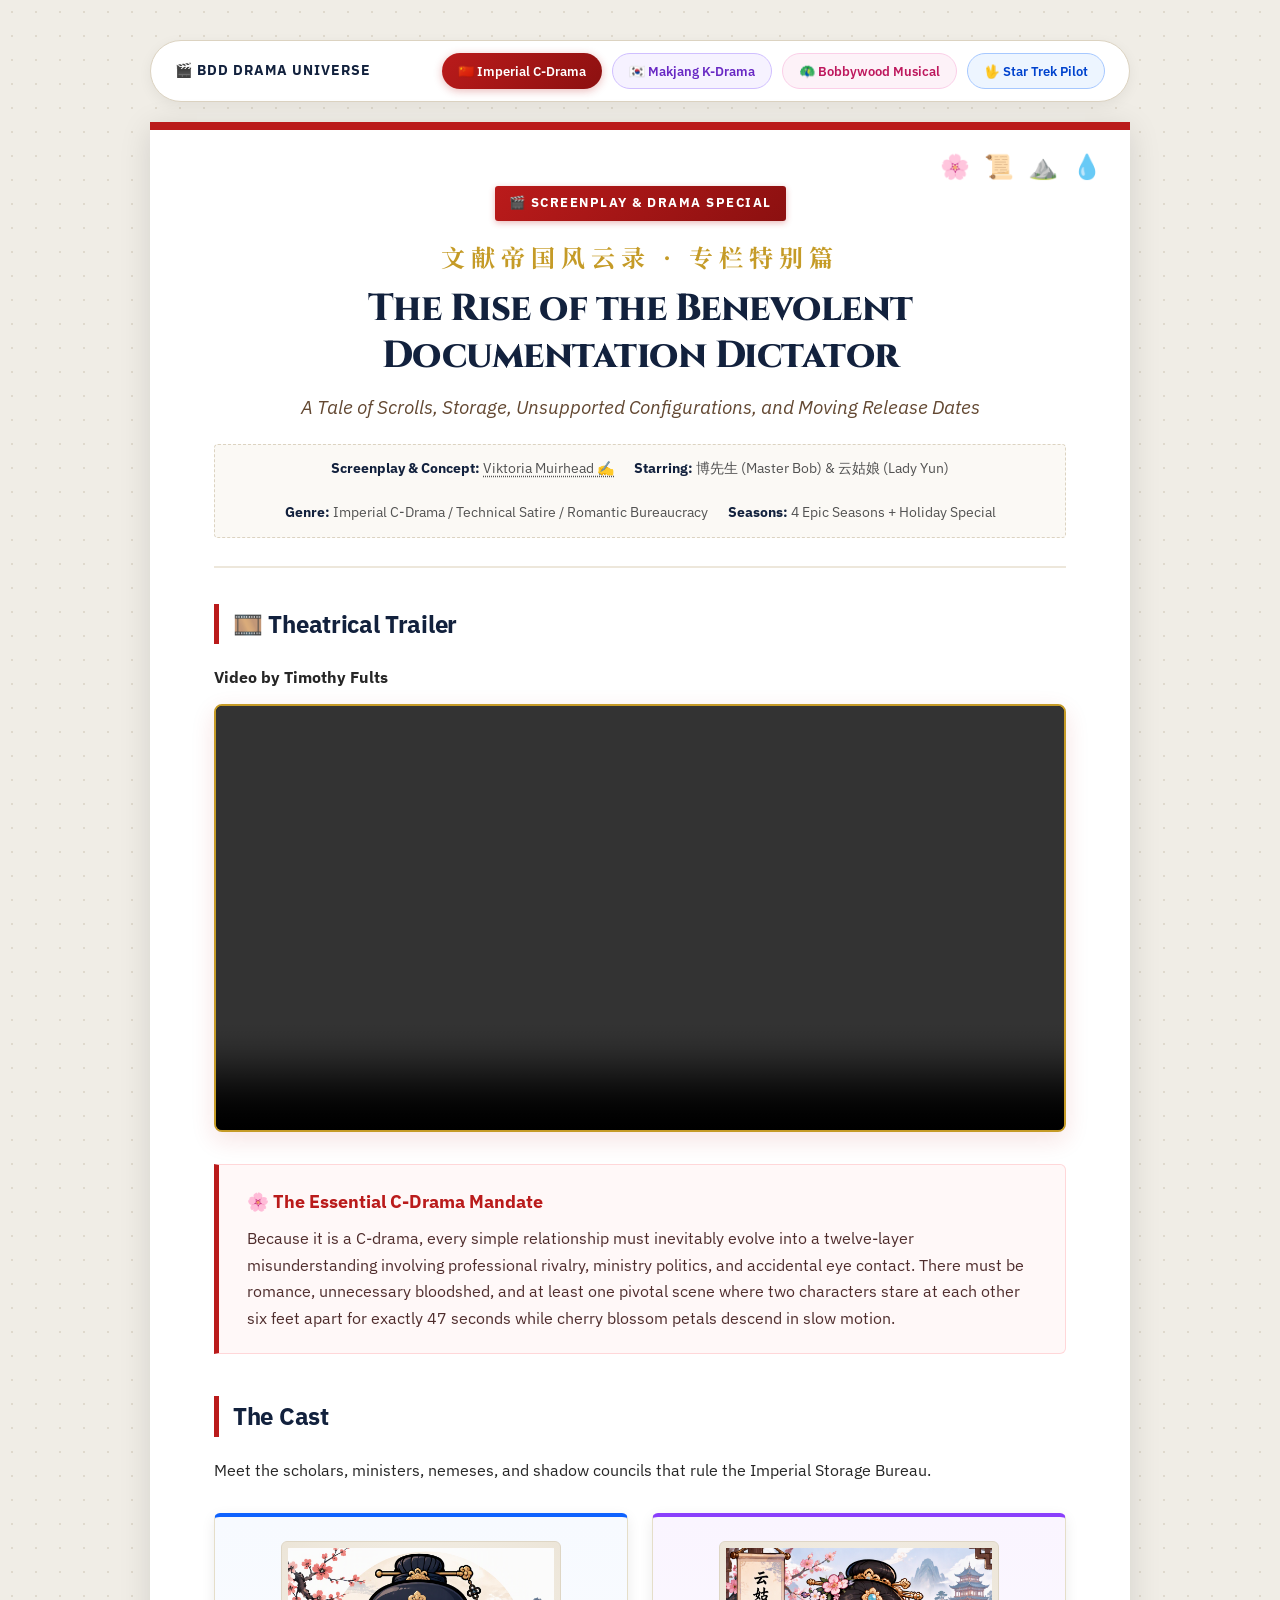
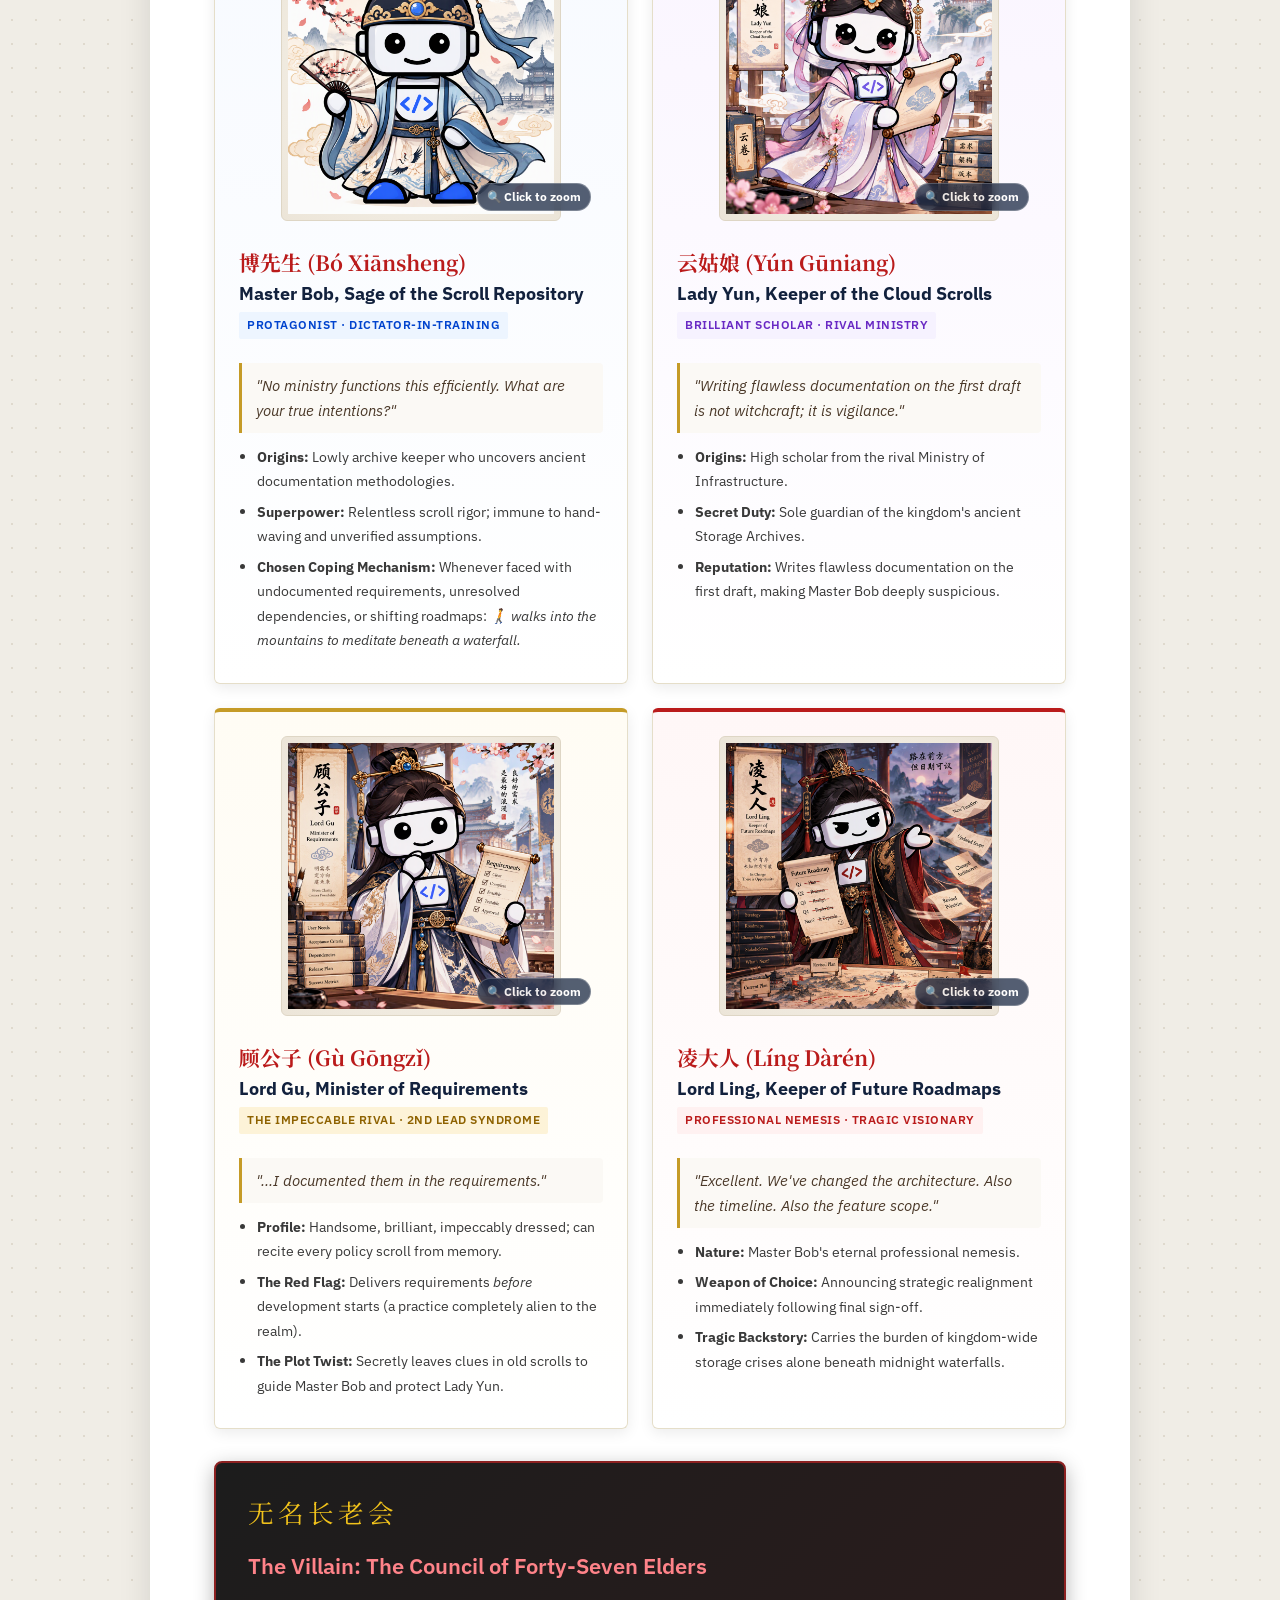
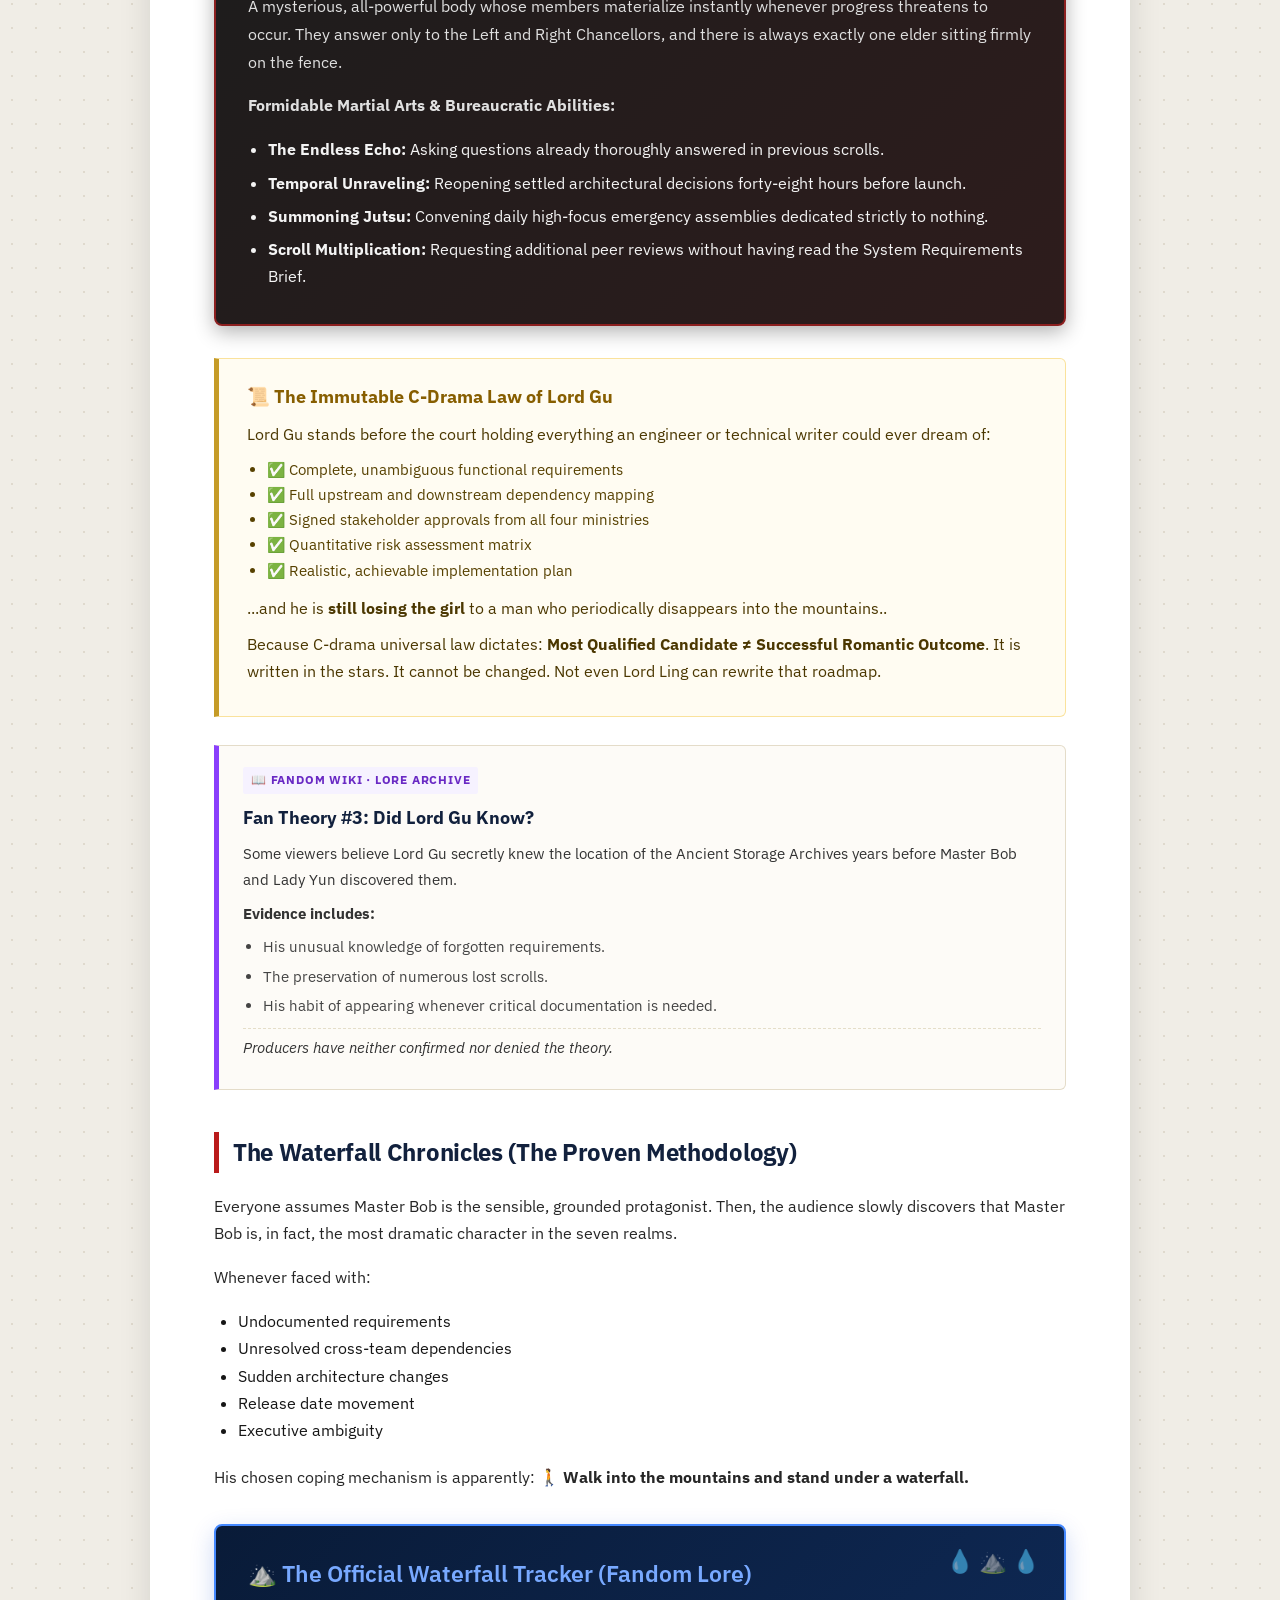
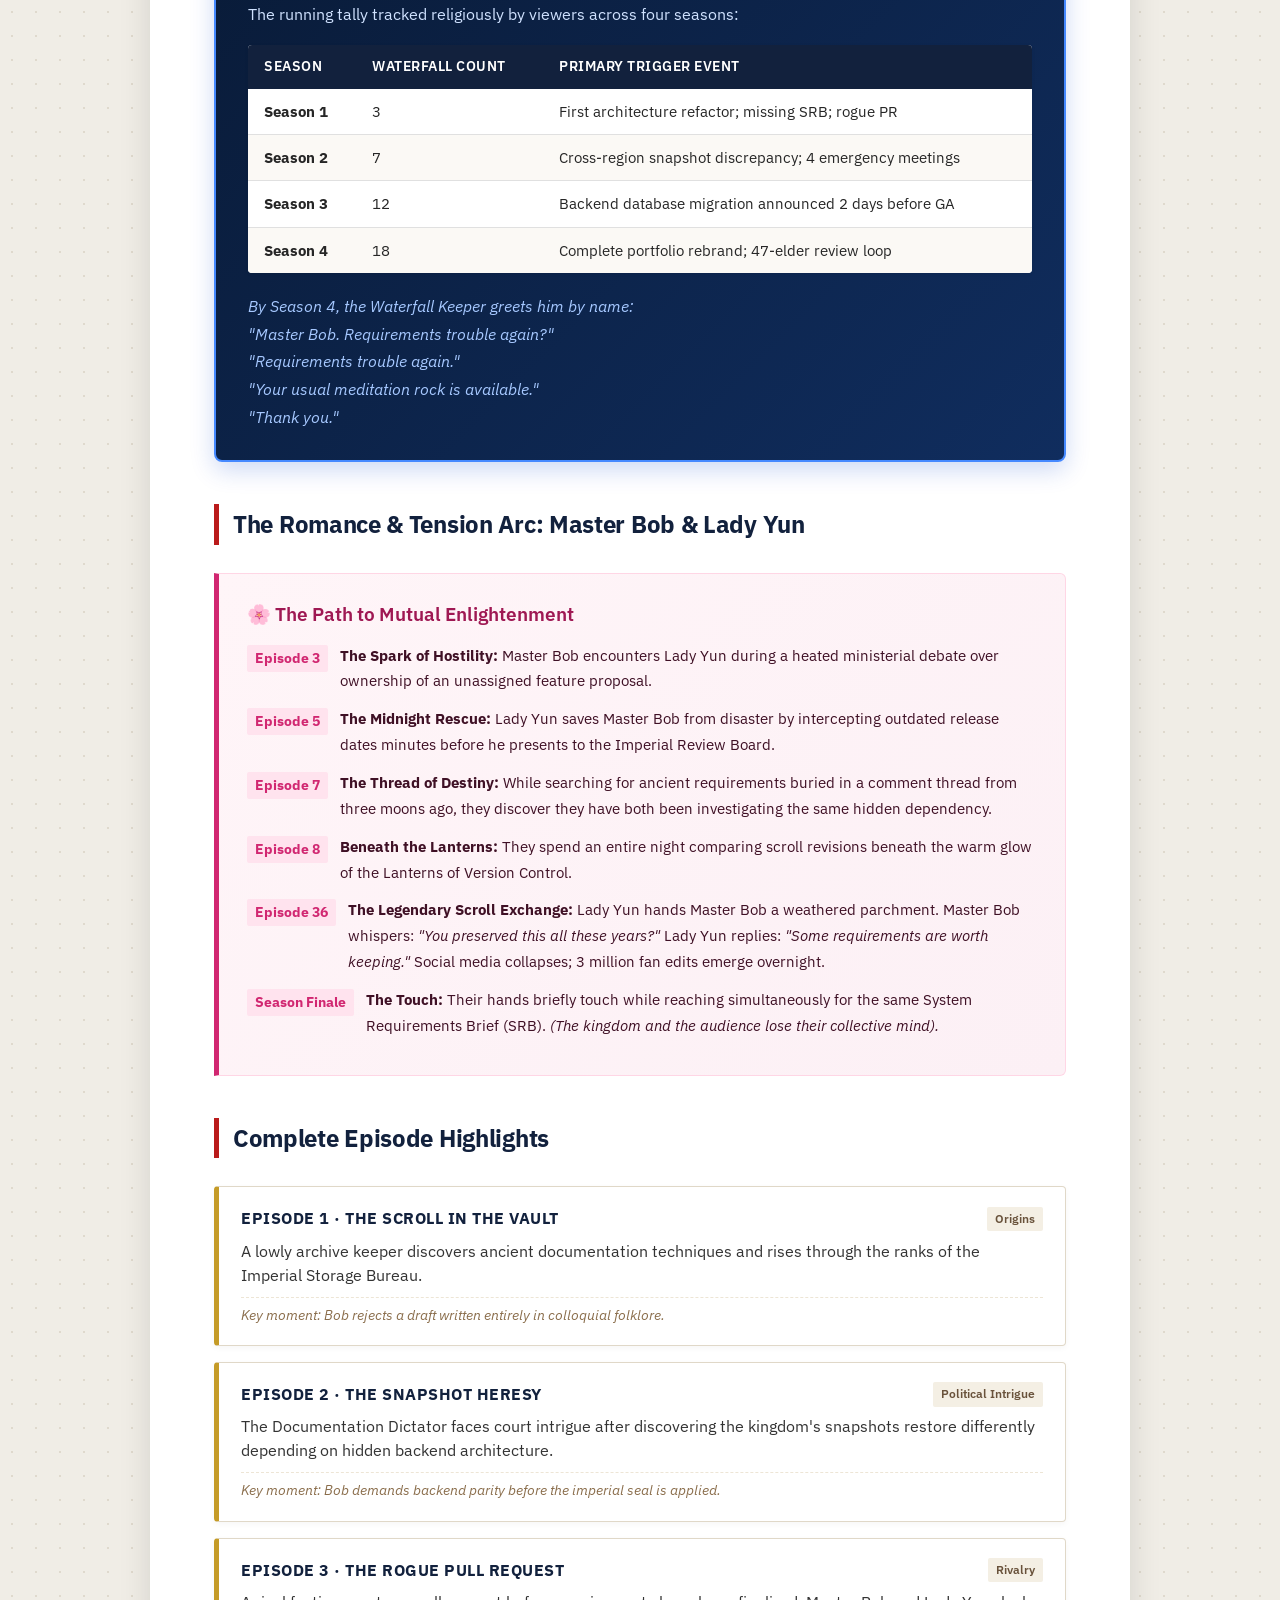
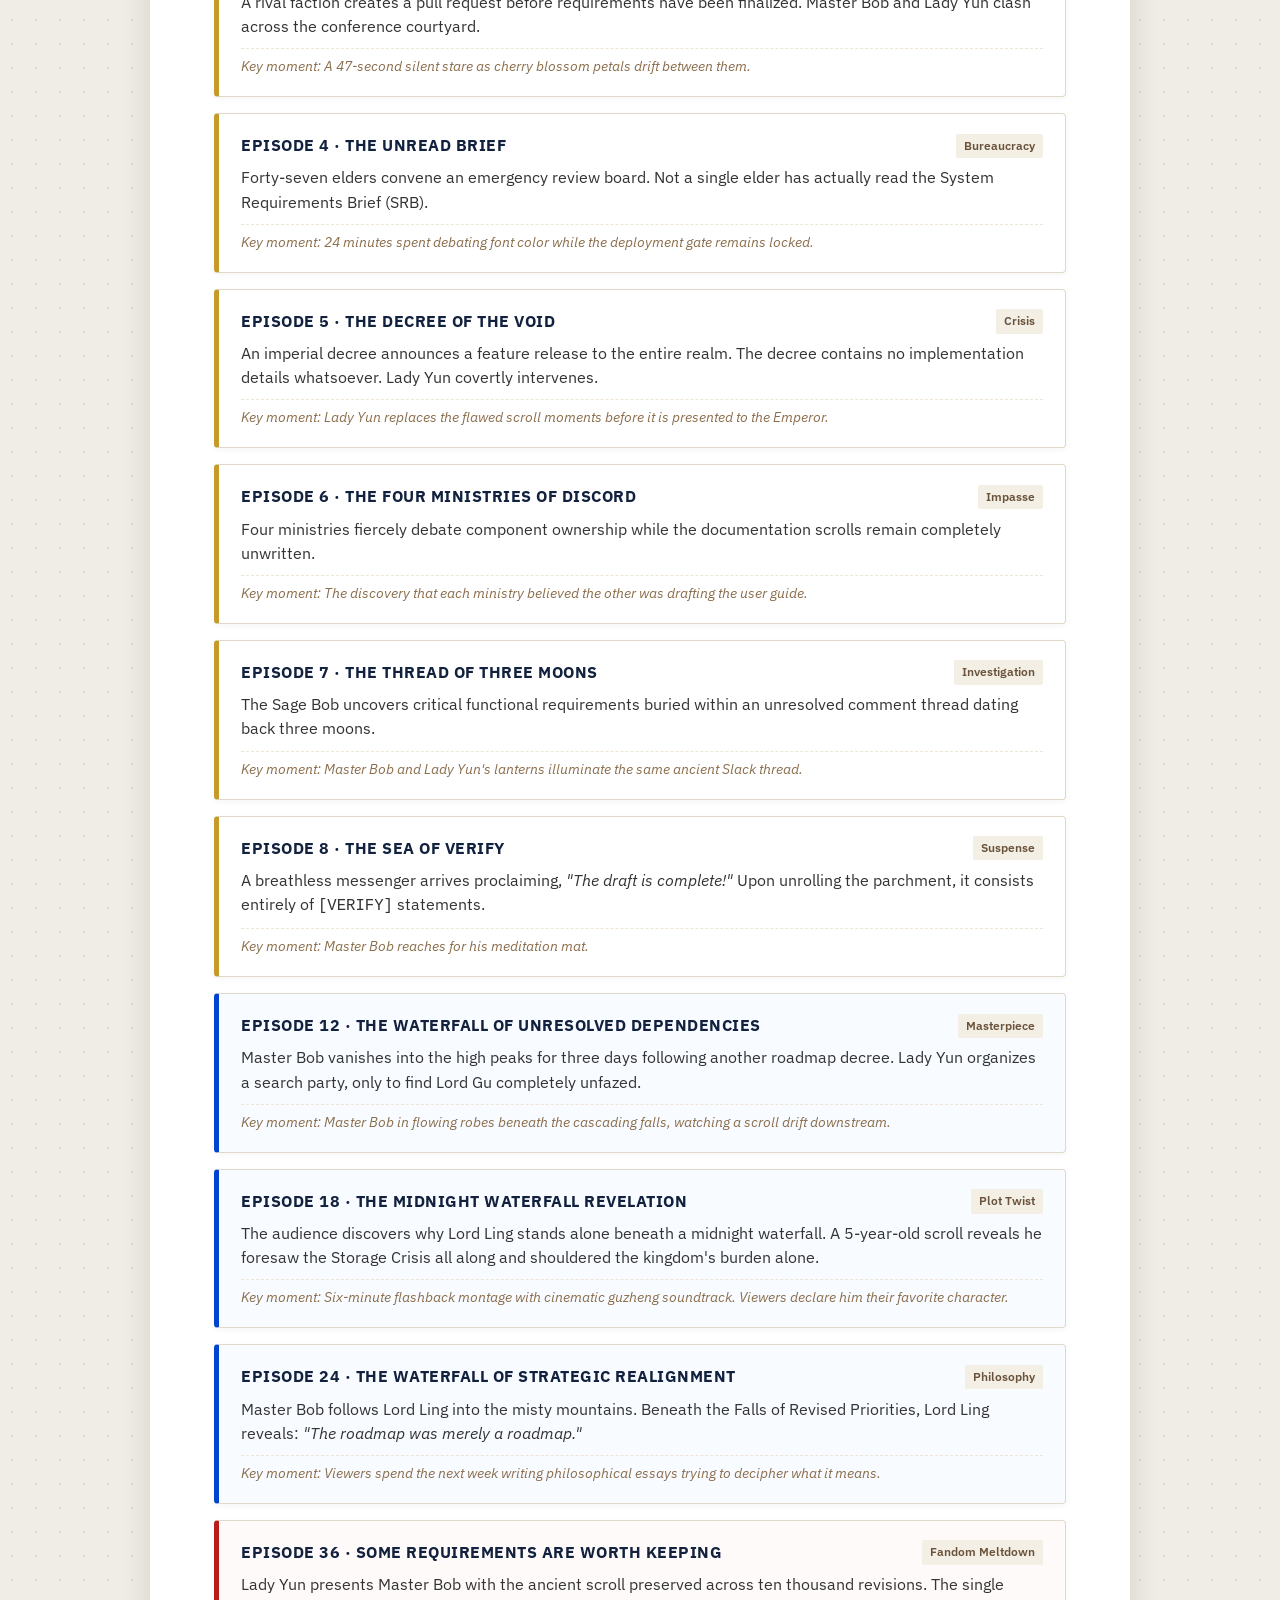
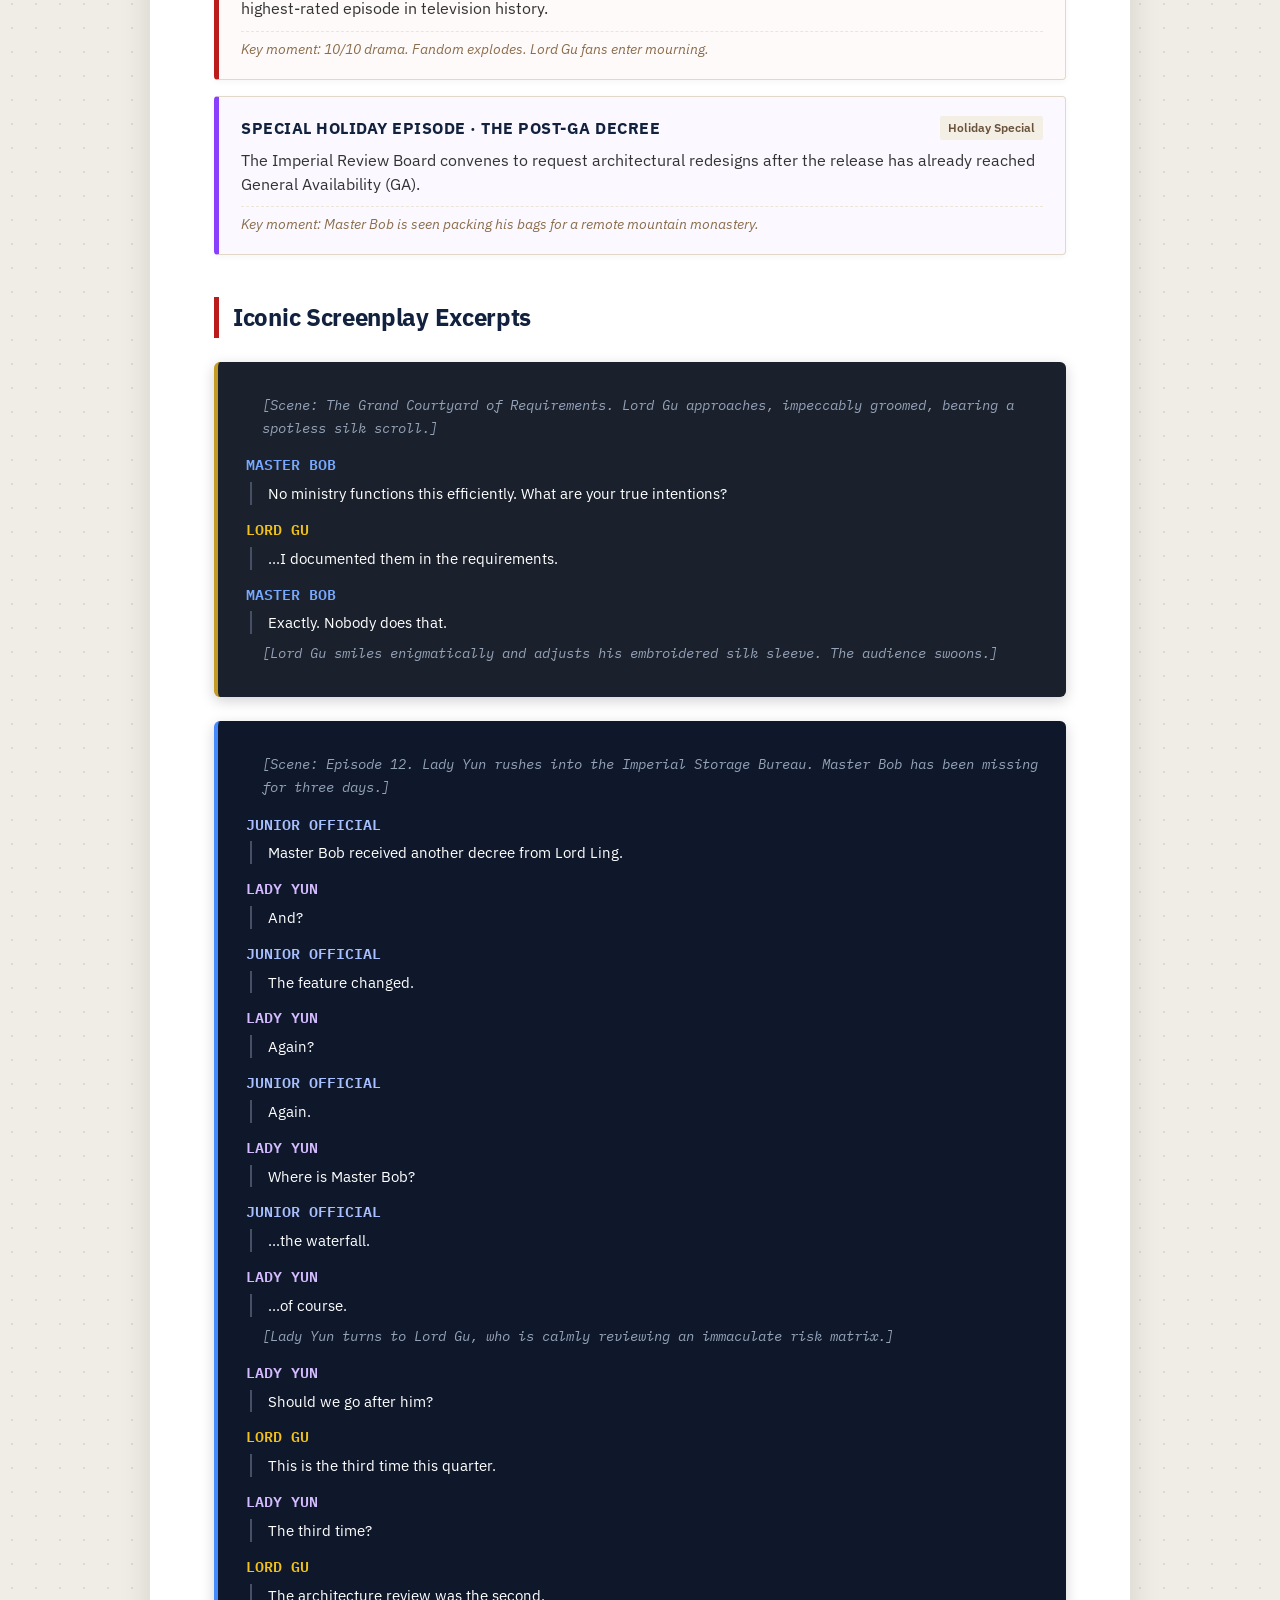
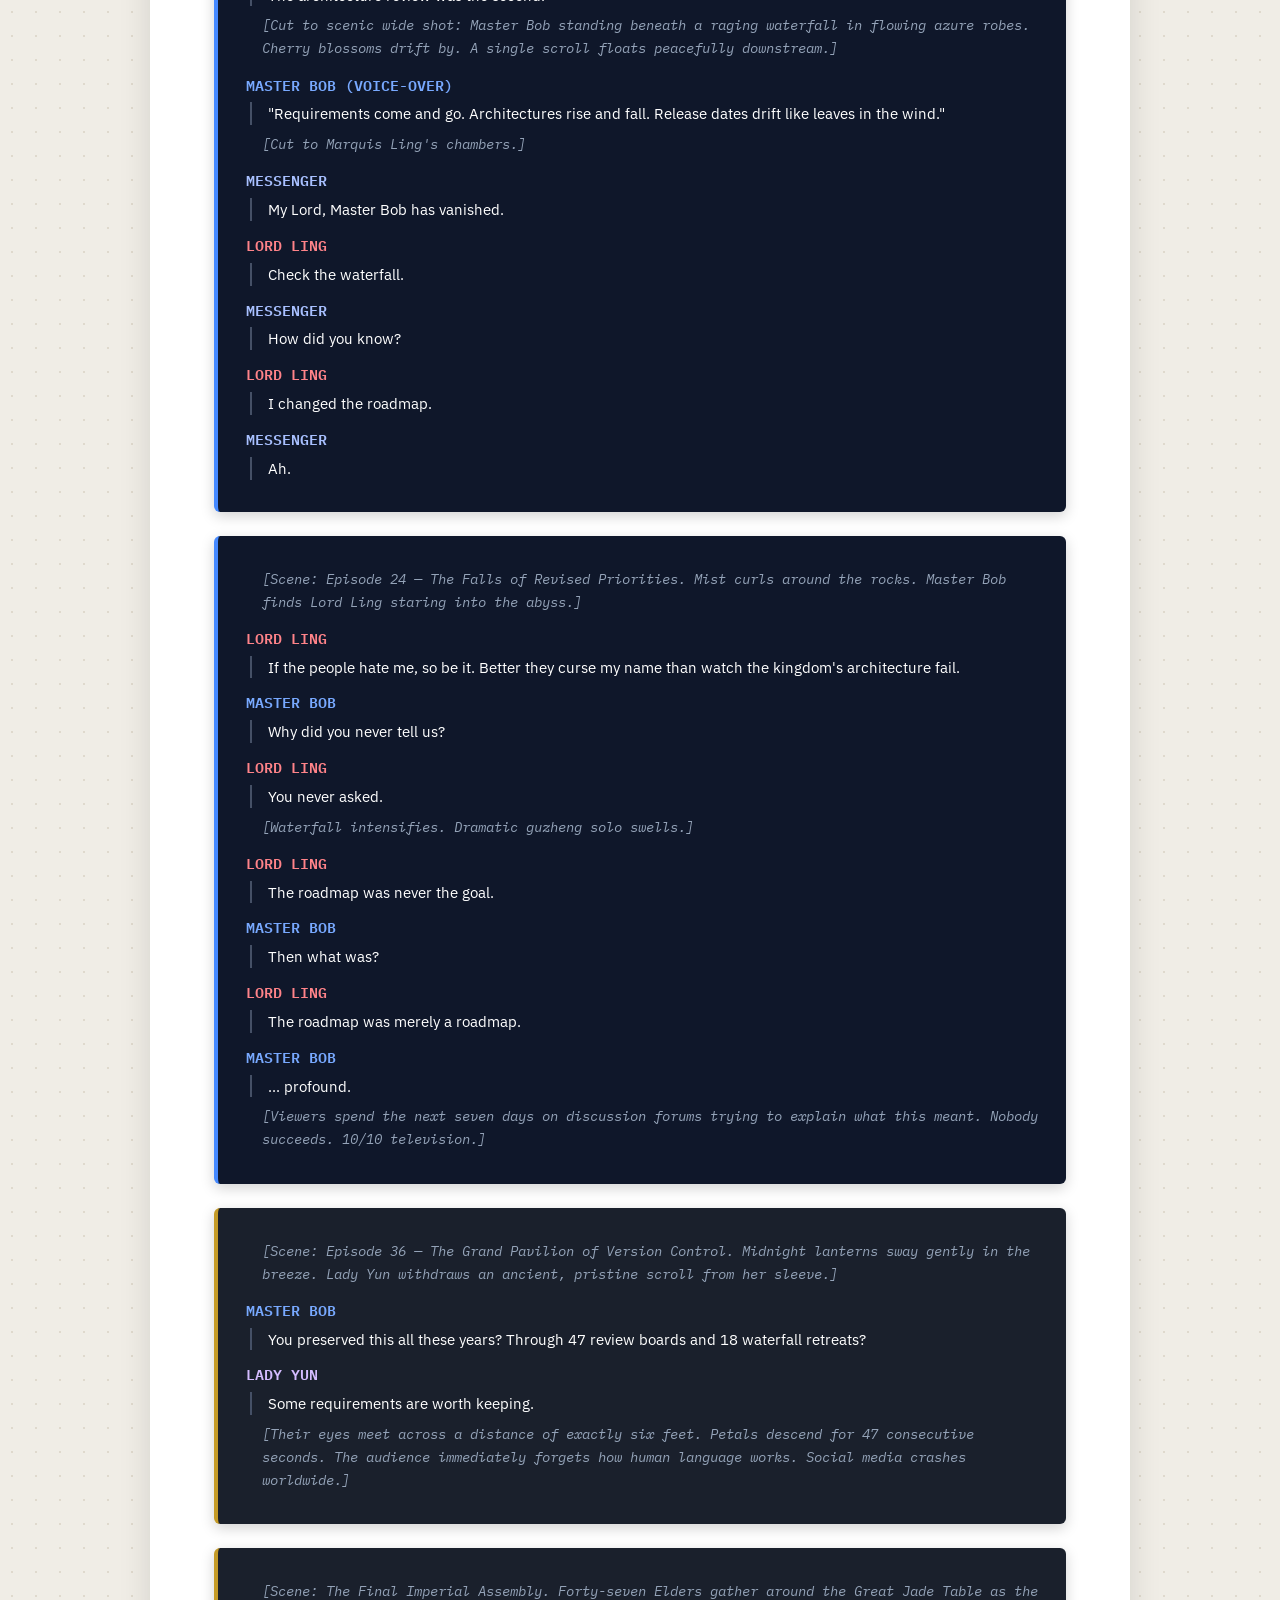
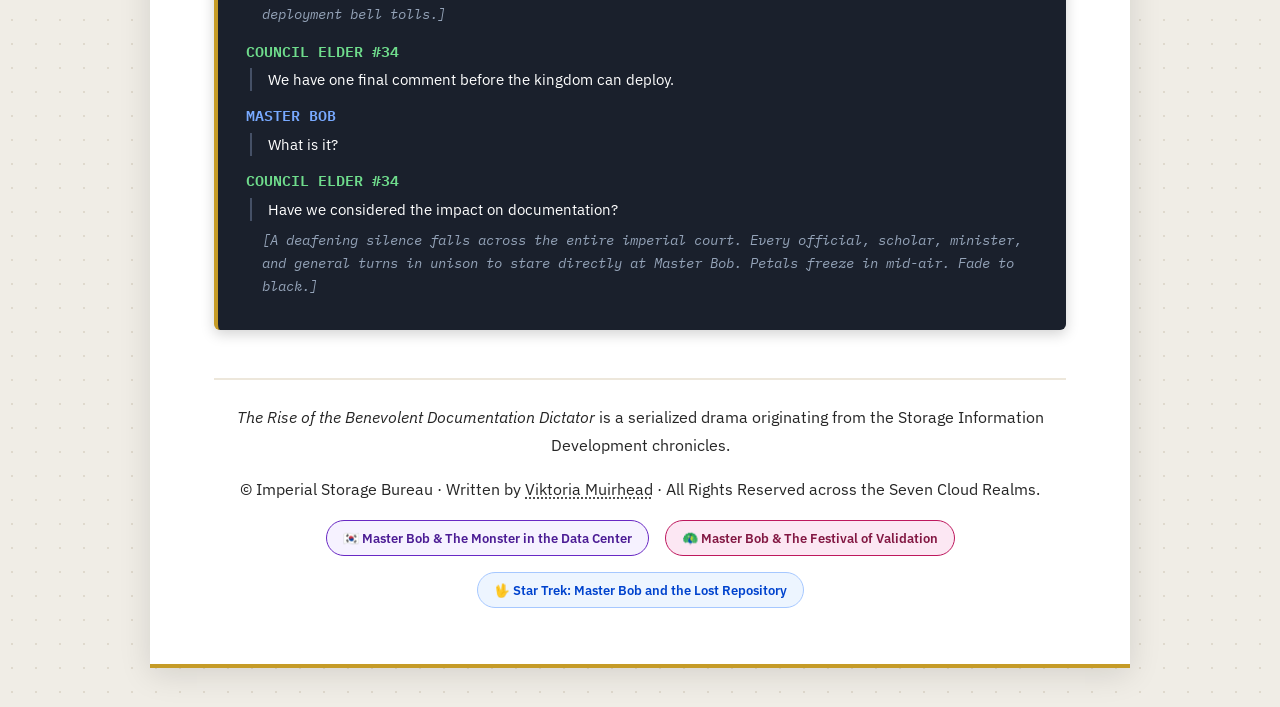
==== commit ef349379: "Convert About the Author section to an accessible modal dialog across all pages" ====
--- a/index.html
+++ b/index.html
@@ -932,19 +932,76 @@
             transform: translateY(-1px);
         }
 
-        /* Author Card */
-        .author-section {
-            margin: 48px 0 24px;
-        }
-
-        .author-card {
+        /* Author Modal Dialog */
+        .author-modal {
+            position: fixed;
+            top: 0;
+            left: 0;
+            width: 100vw;
+            height: 100vh;
+            background: rgba(10, 16, 26, 0.88);
+            backdrop-filter: blur(12px);
+            -webkit-backdrop-filter: blur(12px);
+            z-index: 99999;
+            display: flex;
+            align-items: center;
+            justify-content: center;
+            opacity: 0;
+            pointer-events: none;
+            transition: opacity 0.25s ease;
+            padding: 20px;
+        }
+
+        .author-modal.active {
+            opacity: 1;
+            pointer-events: auto;
+        }
+
+        .author-modal-card {
+            position: relative;
+            max-width: 680px;
+            width: 100%;
+            max-height: 90vh;
+            overflow-y: auto;
             background: linear-gradient(135deg, #1e293b 0%, #0f172a 100%);
             border: 1px solid #334155;
             border-left: 5px solid #d97706;
-            border-radius: 12px;
-            padding: 32px 36px;
+            border-radius: 14px;
+            padding: 36px 40px;
             color: #e2e8f0;
-            box-shadow: 0 10px 25px -5px rgba(0, 0, 0, 0.3);
+            box-shadow: 0 25px 60px rgba(0,0,0,0.6);
+            transform: scale(0.94);
+            transition: transform 0.25s cubic-bezier(0.34, 1.56, 0.64, 1);
+        }
+
+        .author-modal.active .author-modal-card {
+            transform: scale(1);
+        }
+
+        .author-modal-close {
+            position: absolute;
+            top: 14px;
+            right: 16px;
+            width: 36px;
+            height: 36px;
+            border-radius: 50%;
+            background: rgba(255,255,255,0.1);
+            color: #ffffff;
+            border: 1px solid rgba(255,255,255,0.2);
+            font-size: 1.4rem;
+            font-weight: 700;
+            cursor: pointer;
+            display: flex;
+            align-items: center;
+            justify-content: center;
+            transition: all 0.2s ease;
+            line-height: 1;
+        }
+
+        .author-modal-close:hover {
+            background: #d97706;
+            color: #ffffff;
+            transform: scale(1.1);
         }
 
         .author-tag {
@@ -960,8 +1017,8 @@
             margin-bottom: 12px;
         }
 
-        .author-card h3 {
-            font-size: 1.6rem;
+        .author-modal-card h2 {
+            font-size: 1.7rem;
             color: #ffffff;
             margin: 0 0 6px 0;
             font-family: 'Cinzel', 'Noto Serif SC', serif;
@@ -974,14 +1031,14 @@
             margin-bottom: 18px;
         }
 
-        .author-card p {
+        .author-modal-card p {
             font-size: 1rem;
             line-height: 1.7;
             color: #cbd5e1;
             margin-bottom: 14px;
         }
 
-        .author-card blockquote.author-quote {
+        .author-modal-card blockquote.author-quote {
             border-left: 3px solid #d97706;
             background: rgba(217, 119, 6, 0.1);
             margin: 20px 0 4px;
@@ -993,15 +1050,21 @@
             line-height: 1.6;
         }
 
-        .author-link {
+        .author-trigger-btn, .author-footer-link {
+            background: none;
+            border: none;
+            padding: 0;
+            font: inherit;
             color: inherit;
             text-decoration: underline;
             text-decoration-style: dotted;
             text-underline-offset: 3px;
+            cursor: pointer;
+            display: inline;
             transition: color 0.2s ease;
         }
 
-        .author-link:hover {
+        .author-trigger-btn:hover, .author-footer-link:hover {
             color: var(--imperial-gold);
         }
 
@@ -1098,7 +1161,7 @@
         <p class="subtitle">A Tale of Scrolls, Storage, Unsupported Configurations, and Moving Release Dates</p>
 
         <div class="post-meta">
-            <span><strong>Screenplay &amp; Concept:</strong> <a href="#about-the-author" class="author-link" title="Read About the Author">Viktoria Muirhead ✍️</a></span>
+            <span><strong>Screenplay &amp; Concept:</strong> <button type="button" class="author-trigger-btn" aria-haspopup="dialog" aria-controls="authorModal" title="Read About the Author">Viktoria Muirhead ✍️</button></span>
             <span><strong>Starring:</strong> 博先生 (Master Bob) &amp; 云姑娘 (Lady Yun)</span>
             <span><strong>Genre:</strong> Imperial C-Drama / Technical Satire / Romantic Bureaucracy</span>
             <span><strong>Seasons:</strong> 4 Epic Seasons + Holiday Special</span>
@@ -1618,24 +1681,9 @@
         <div class="stage-direction">[A deafening silence falls across the entire imperial court. Every official, scholar, minister, and general turns in unison to stare directly at Master Bob. Petals freeze in mid-air. Fade to black.]</div>
     </div>
 
-    <!-- About the Author Section -->
-    <section class="author-section" id="about-the-author" aria-labelledby="author-title">
-        <div class="author-card">
-            <span class="author-tag">✍️ About the Author &amp; Creator</span>
-            <h3 id="author-title">Viktoria Muirhead</h3>
-            <p class="author-role">Information Development Leader &middot; IBM Cloud Storage Services</p>
-            <p>Viktoria Muirhead leads Information Development for IBM Cloud Storage Services, working at the intersection of knowledge management, accessibility, governance, quality, and release readiness.</p>
-            <p>Across more than two decades in technology operations and information development, she has seen how organizations create, lose, preserve, validate, and sometimes misunderstand their own knowledge.</p>
-            <p>The <em>Benevolent Documentation Dictator</em> universe grew from those observations. Through historical drama, fantasy, musical comedy, and science fiction, it explores the organizational forces behind seemingly ordinary documentation problems: unclear accountability, forgotten knowledge, unsupported confidence, and the loss of purpose.</p>
-            <blockquote class="author-quote">
-                &ldquo;The stories are fictional. The patterns may be familiar. Because sometimes the best way to understand an enterprise problem is to give it a costume, a dramatic soundtrack, and a toaster.&rdquo;
-            </blockquote>
-        </div>
-    </section>
-
     <footer class="post-footer">
         <p><em>The Rise of the Benevolent Documentation Dictator</em> is a serialized drama originating from the Storage Information Development chronicles.</p>
-        <p>© Imperial Storage Bureau · Written by Viktoria Muirhead · All Rights Reserved across the Seven Cloud Realms.</p>
+        <p>© Imperial Storage Bureau · Written by <button type="button" class="author-footer-link" aria-haspopup="dialog" aria-controls="authorModal" title="Read About the Author">Viktoria Muirhead</button> · All Rights Reserved across the Seven Cloud Realms.</p>
         <div class="footer-nav">
             <a href="monster-in-data-center.html" class="nav-btn kdrama">🇰🇷 Master Bob &amp; The Monster in the Data Center</a>
             <a href="festival-of-validation.html" class="nav-btn bobbywood">🦚 Master Bob &amp; The Festival of Validation</a>
@@ -1653,6 +1701,22 @@
             <div id="lightboxTitle" class="lightbox-title"></div>
             <p id="lightboxDesc" class="lightbox-desc"></p>
         </div>
+    </div>
+</div>
+
+<!-- Author Modal Container -->
+<div id="authorModal" class="author-modal" aria-hidden="true" role="dialog" aria-modal="true" aria-labelledby="authorModalTitle">
+    <div class="author-modal-card">
+        <button class="author-modal-close" aria-label="Close author info" id="authorModalClose">&times;</button>
+        <span class="author-tag">✍️ About the Author &amp; Creator</span>
+        <h2 id="authorModalTitle">Viktoria Muirhead</h2>
+        <p class="author-role">Information Development Leader &middot; IBM Cloud Storage Services</p>
+        <p>Viktoria Muirhead leads Information Development for IBM Cloud Storage Services, working at the intersection of knowledge management, accessibility, governance, quality, and release readiness.</p>
+        <p>Across more than two decades in technology operations and information development, she has seen how organizations create, lose, preserve, validate, and sometimes misunderstand their own knowledge.</p>
+        <p>The <em>Benevolent Documentation Dictator</em> universe grew from those observations. Through historical drama, fantasy, musical comedy, and science fiction, it explores the organizational forces behind seemingly ordinary documentation problems: unclear accountability, forgotten knowledge, unsupported confidence, and the loss of purpose.</p>
+        <blockquote class="author-quote">
+            &ldquo;The stories are fictional. The patterns may be familiar. Because sometimes the best way to understand an enterprise problem is to give it a costume, a dramatic soundtrack, and a toaster.&rdquo;
+        </blockquote>
     </div>
 </div>
 
@@ -1720,9 +1784,49 @@
         }
     });
 
+    // Author Modal
+    const authorModal = document.getElementById('authorModal');
+    const authorModalClose = document.getElementById('authorModalClose');
+    let lastAuthorFocusedElement = null;
+
+    function openAuthorModal(triggerElement) {
+        lastAuthorFocusedElement = triggerElement || document.activeElement;
+        authorModal.classList.add('active');
+        authorModal.setAttribute('aria-hidden', 'false');
+        document.body.style.overflow = 'hidden';
+        authorModalClose.focus();
+    }
+
+    function closeAuthorModal() {
+        authorModal.classList.remove('active');
+        authorModal.setAttribute('aria-hidden', 'true');
+        document.body.style.overflow = '';
+        if (lastAuthorFocusedElement && typeof lastAuthorFocusedElement.focus === 'function') {
+            lastAuthorFocusedElement.focus();
+        }
+    }
+
+    document.querySelectorAll('.author-trigger-btn, .author-footer-link').forEach(btn => {
+        btn.addEventListener('click', (e) => {
+            e.preventDefault();
+            openAuthorModal(btn);
+        });
+    });
+
+    authorModalClose?.addEventListener('click', closeAuthorModal);
+    authorModal?.addEventListener('click', (e) => {
+        if (e.target === authorModal) {
+            closeAuthorModal();
+        }
+    });
+
     document.addEventListener('keydown', (e) => {
-        if (e.key === 'Escape' && lightbox.classList.contains('active')) {
-            closeLightbox();
+        if (e.key === 'Escape') {
+            if (authorModal && authorModal.classList.contains('active')) {
+                closeAuthorModal();
+            } else if (lightbox && lightbox.classList.contains('active')) {
+                closeLightbox();
+            }
         }
     });
 </script>
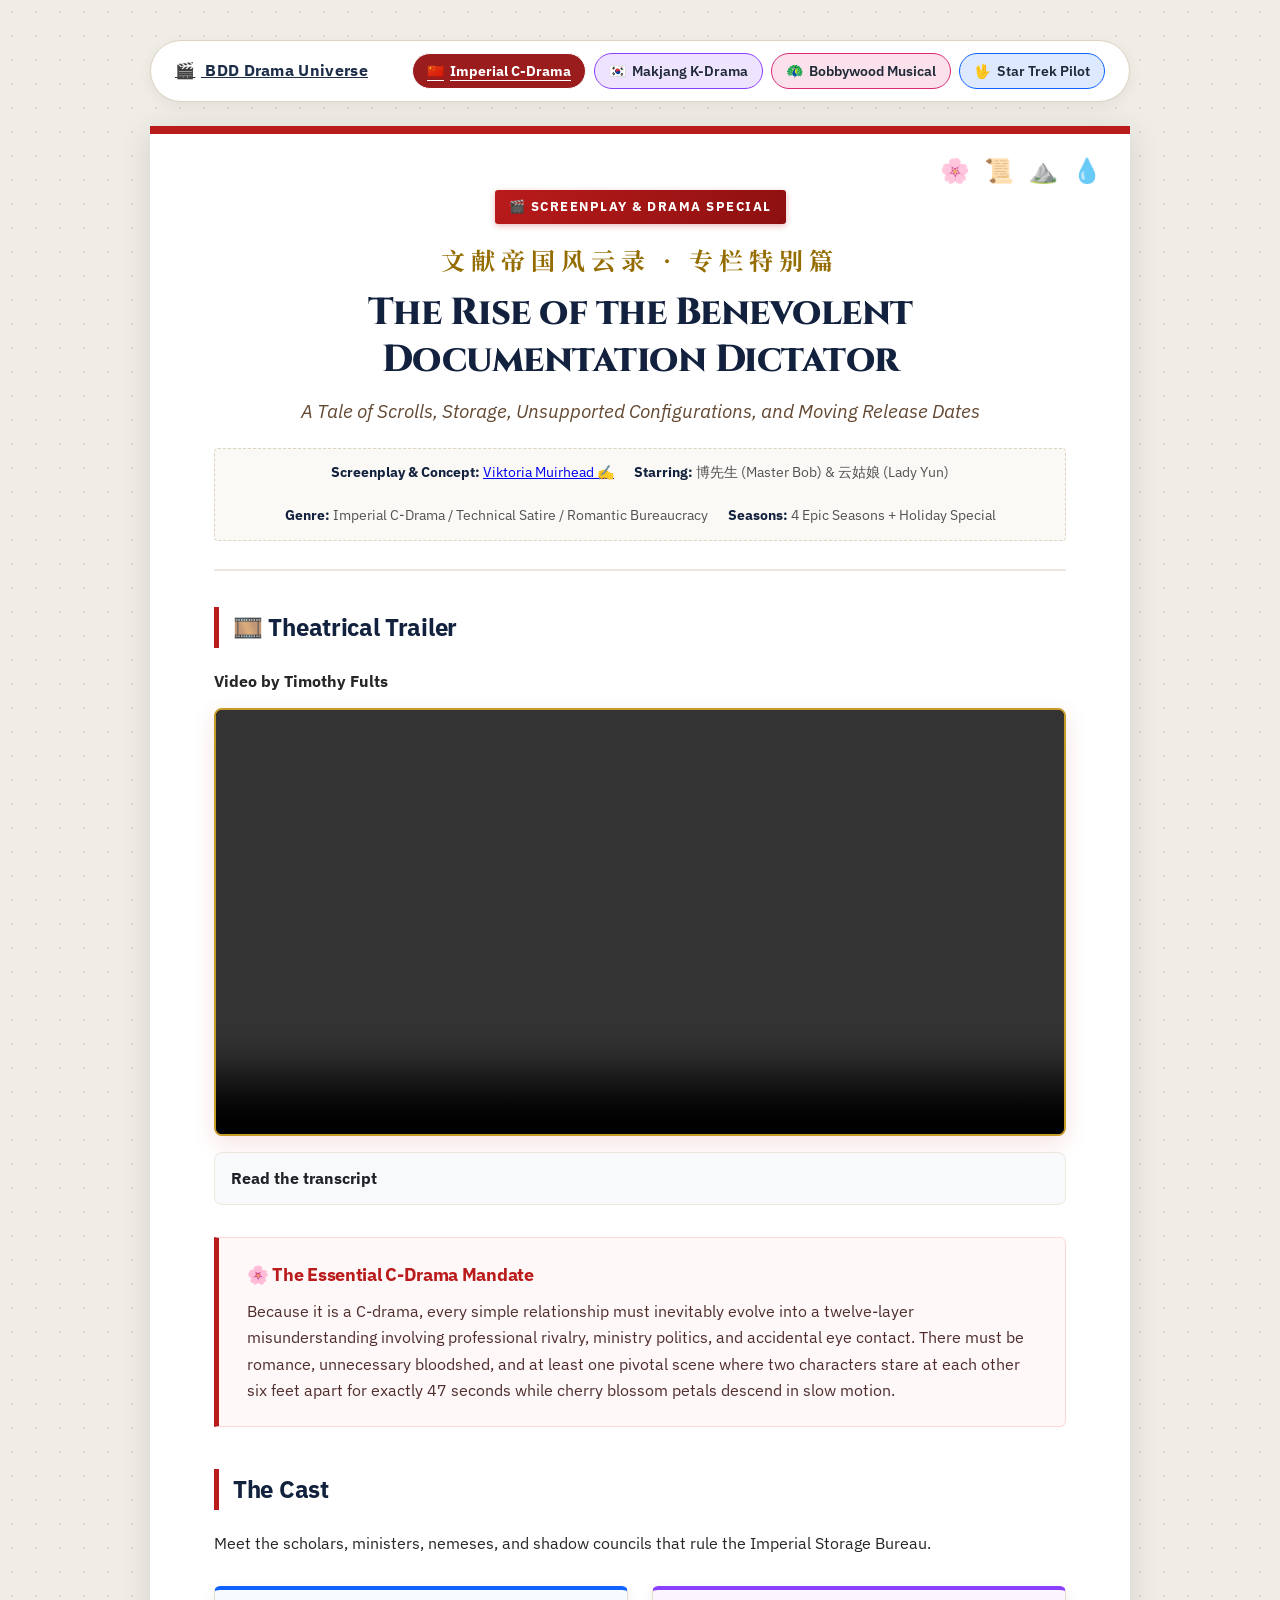
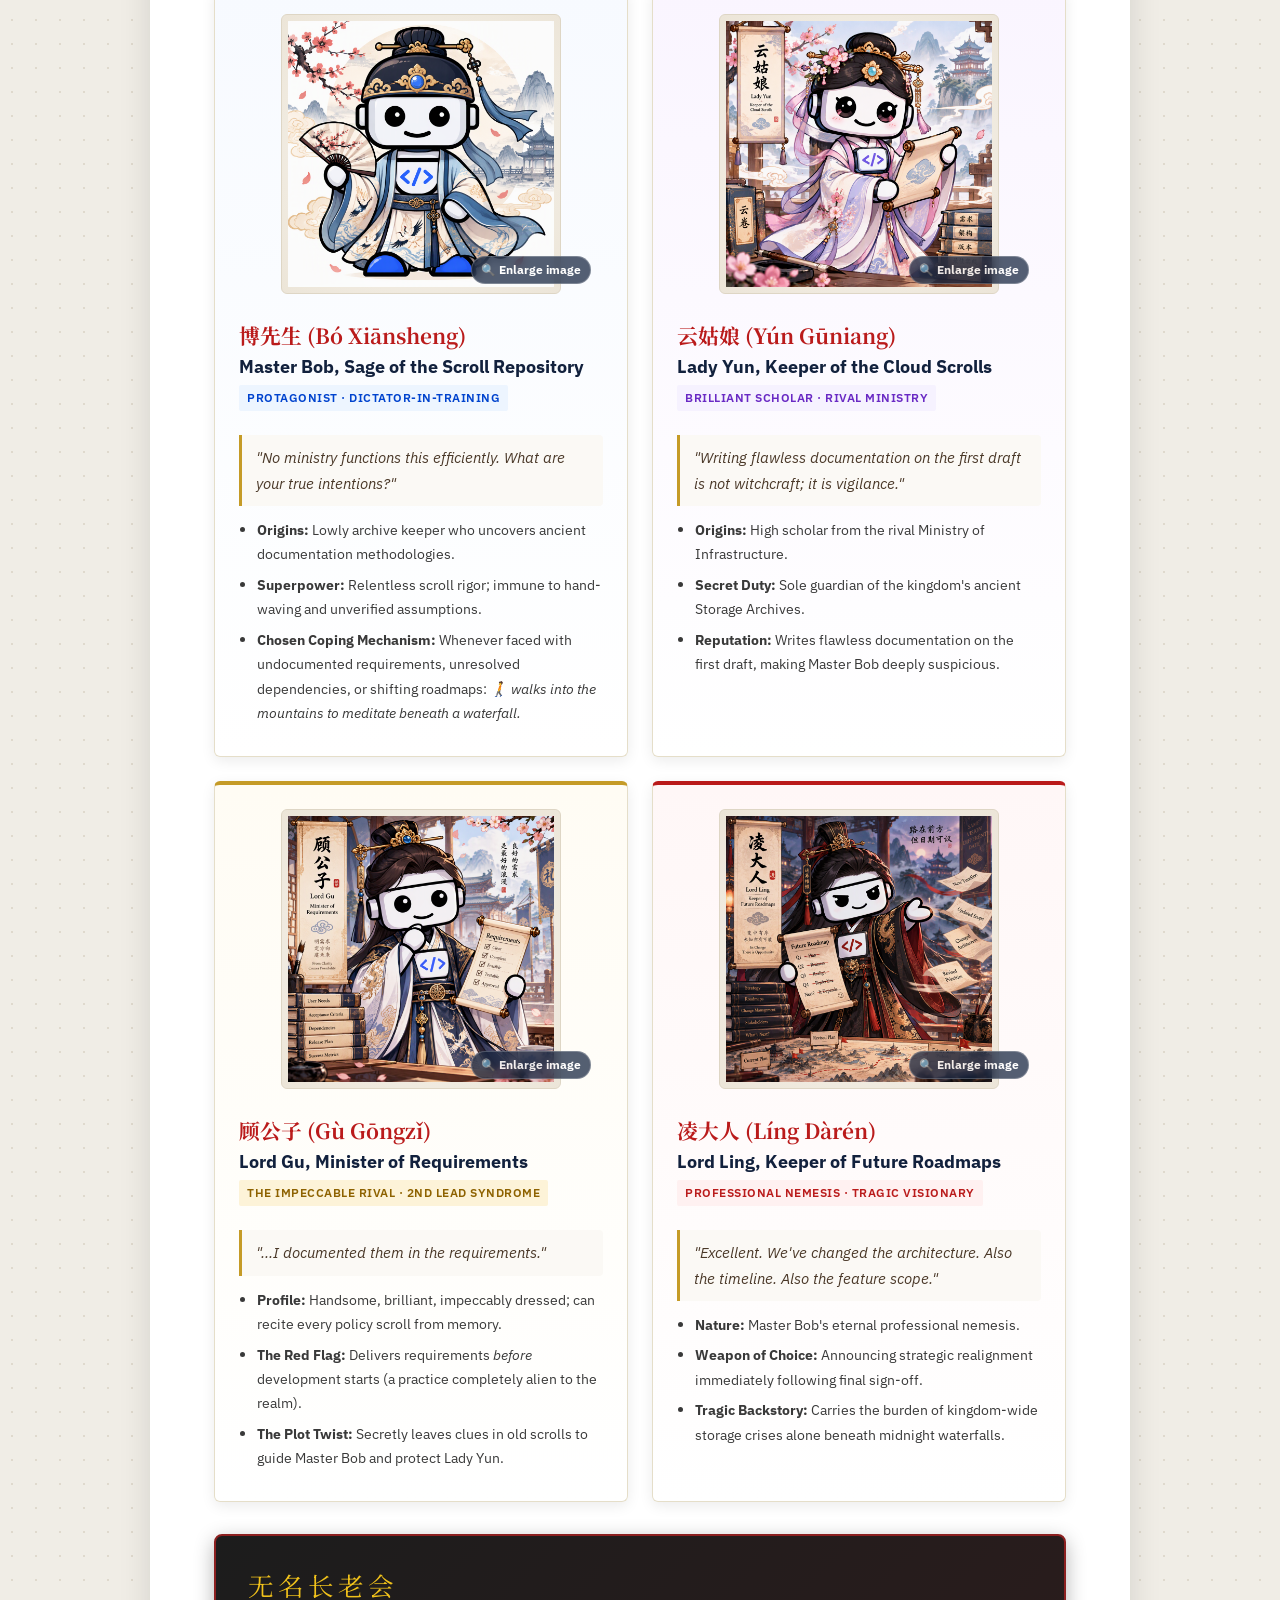
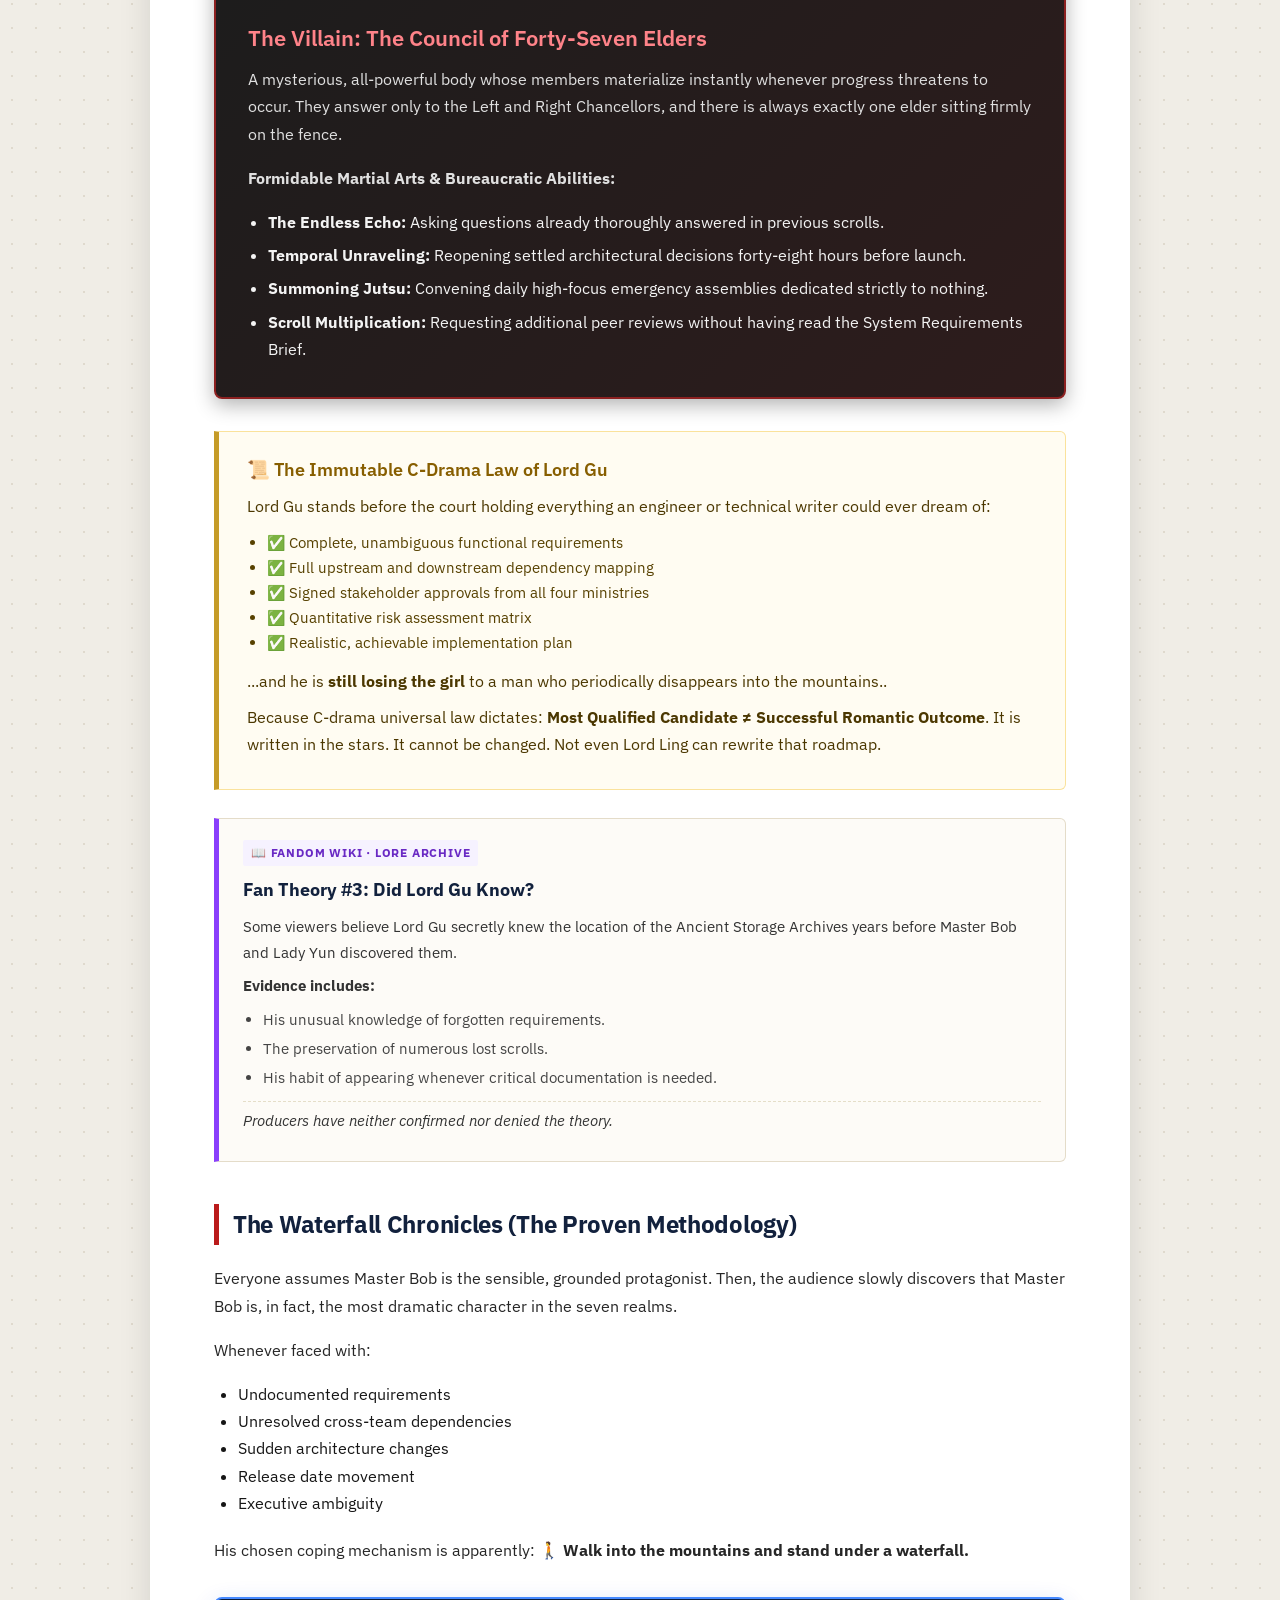
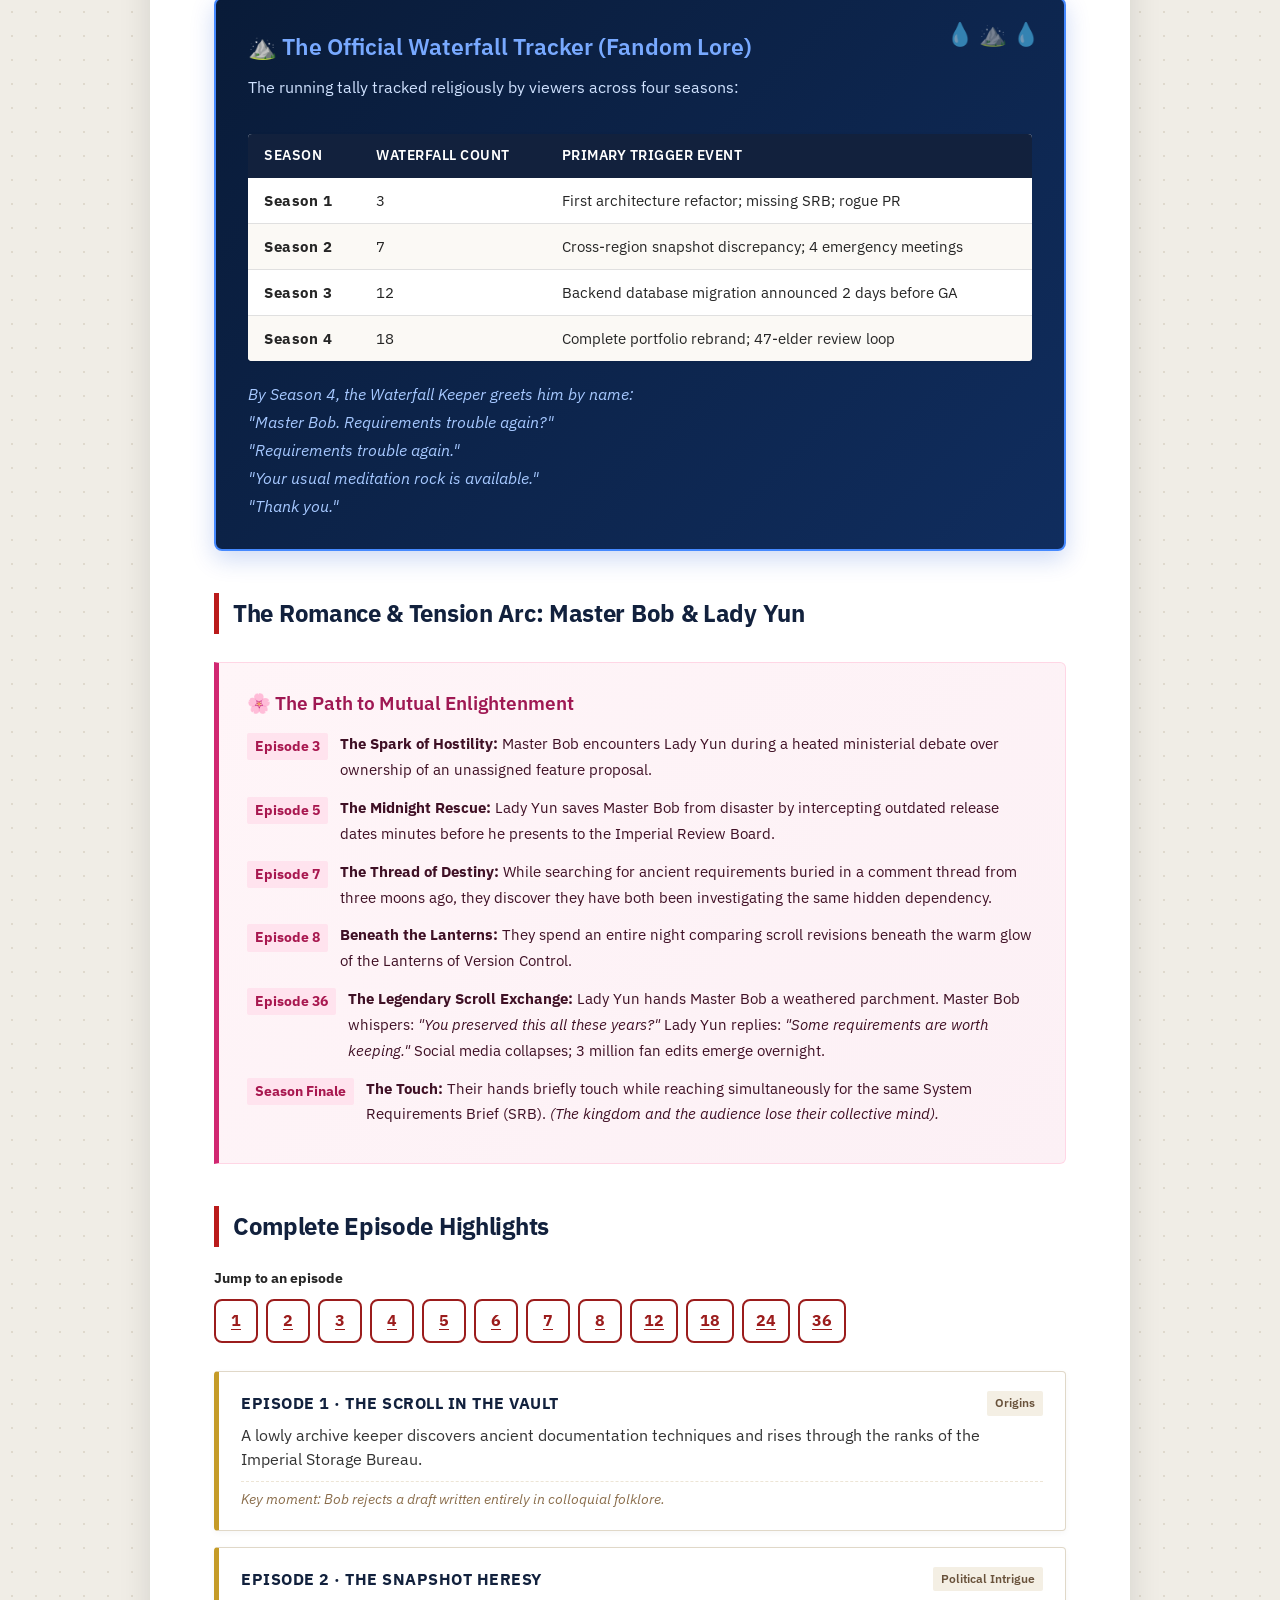
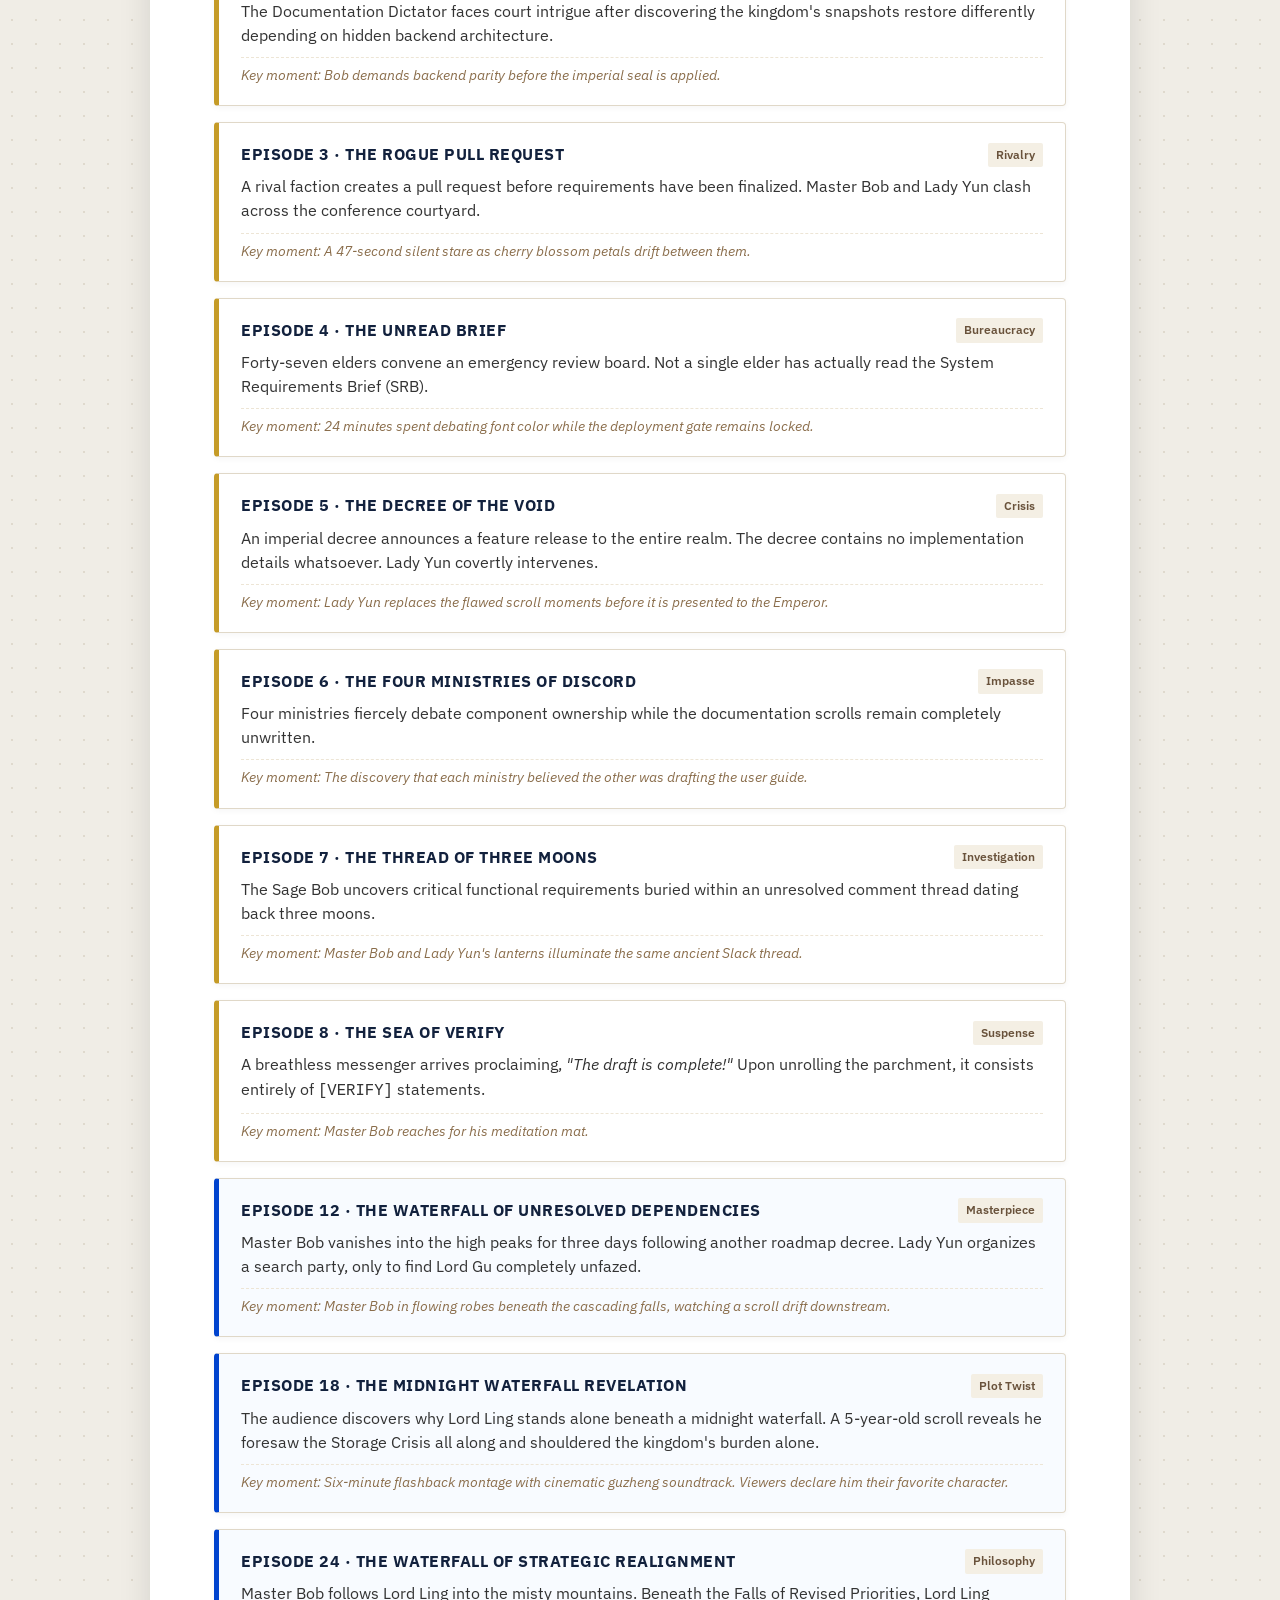
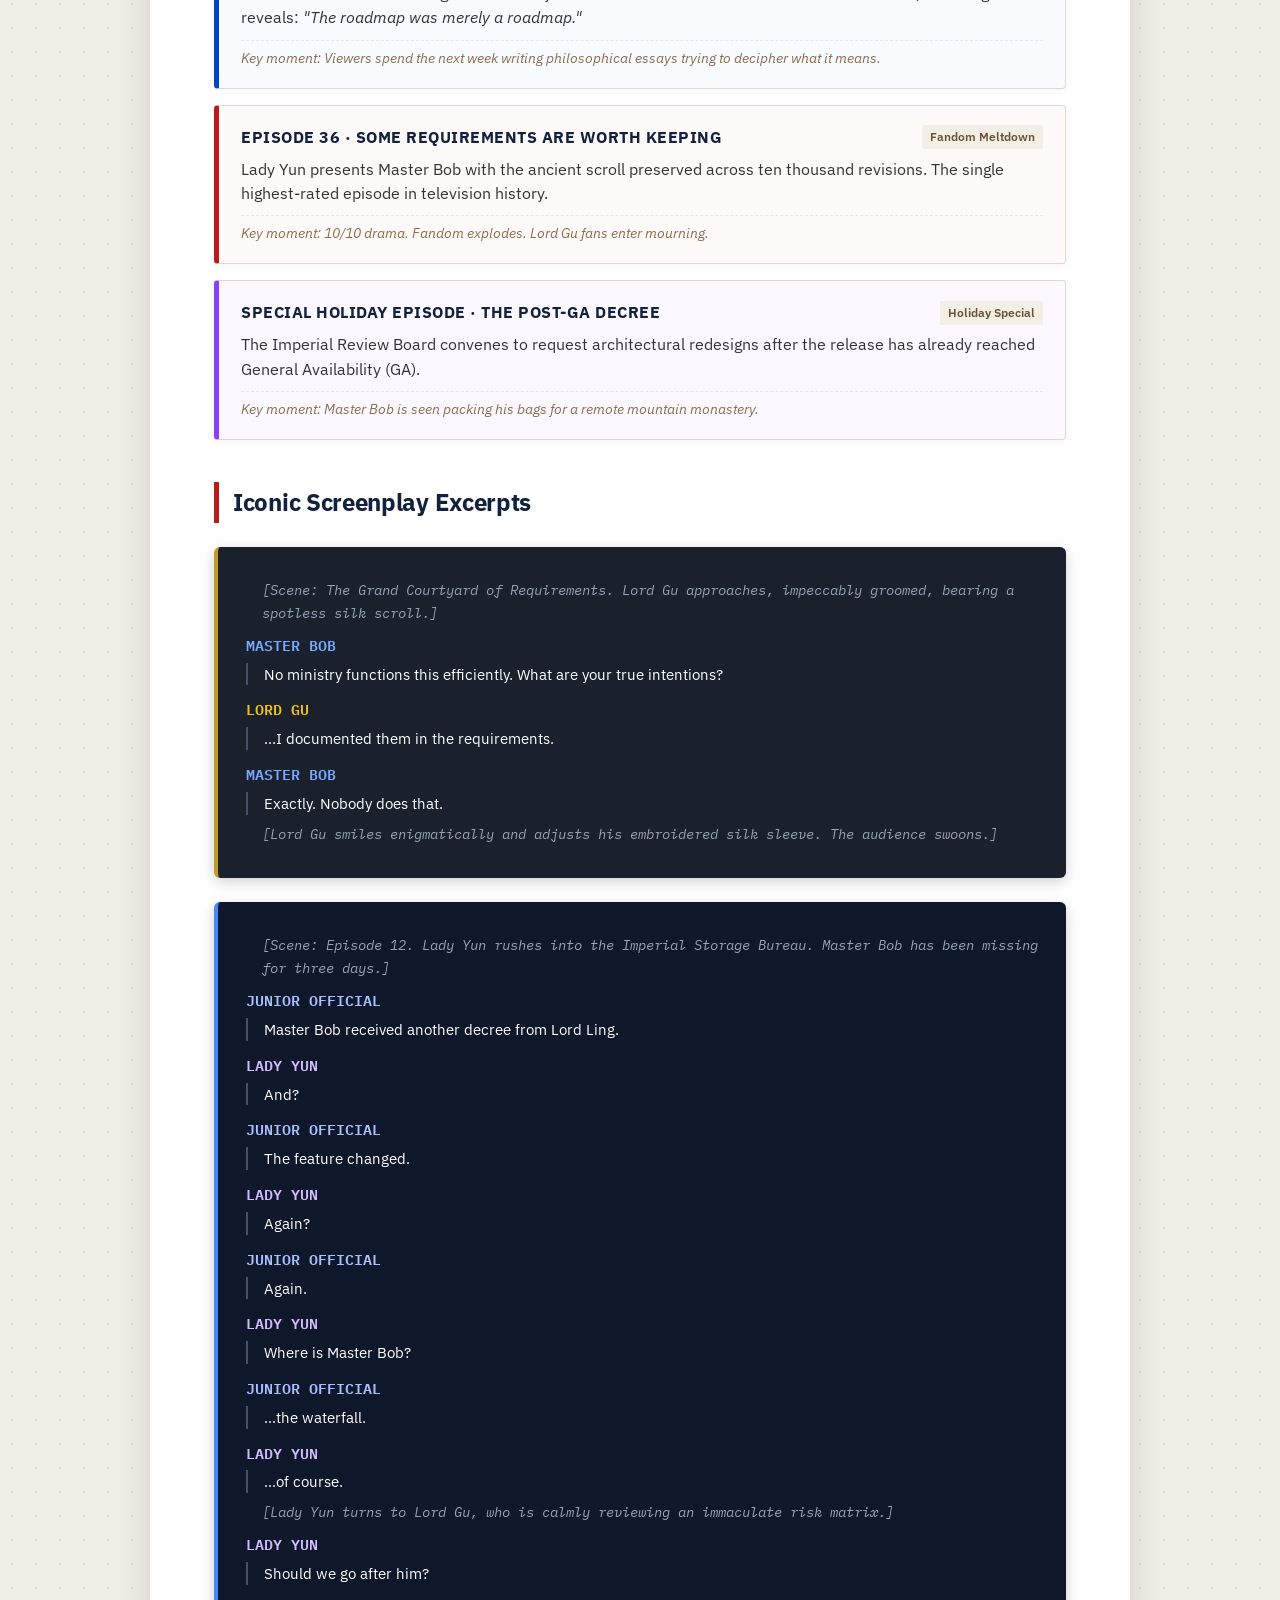
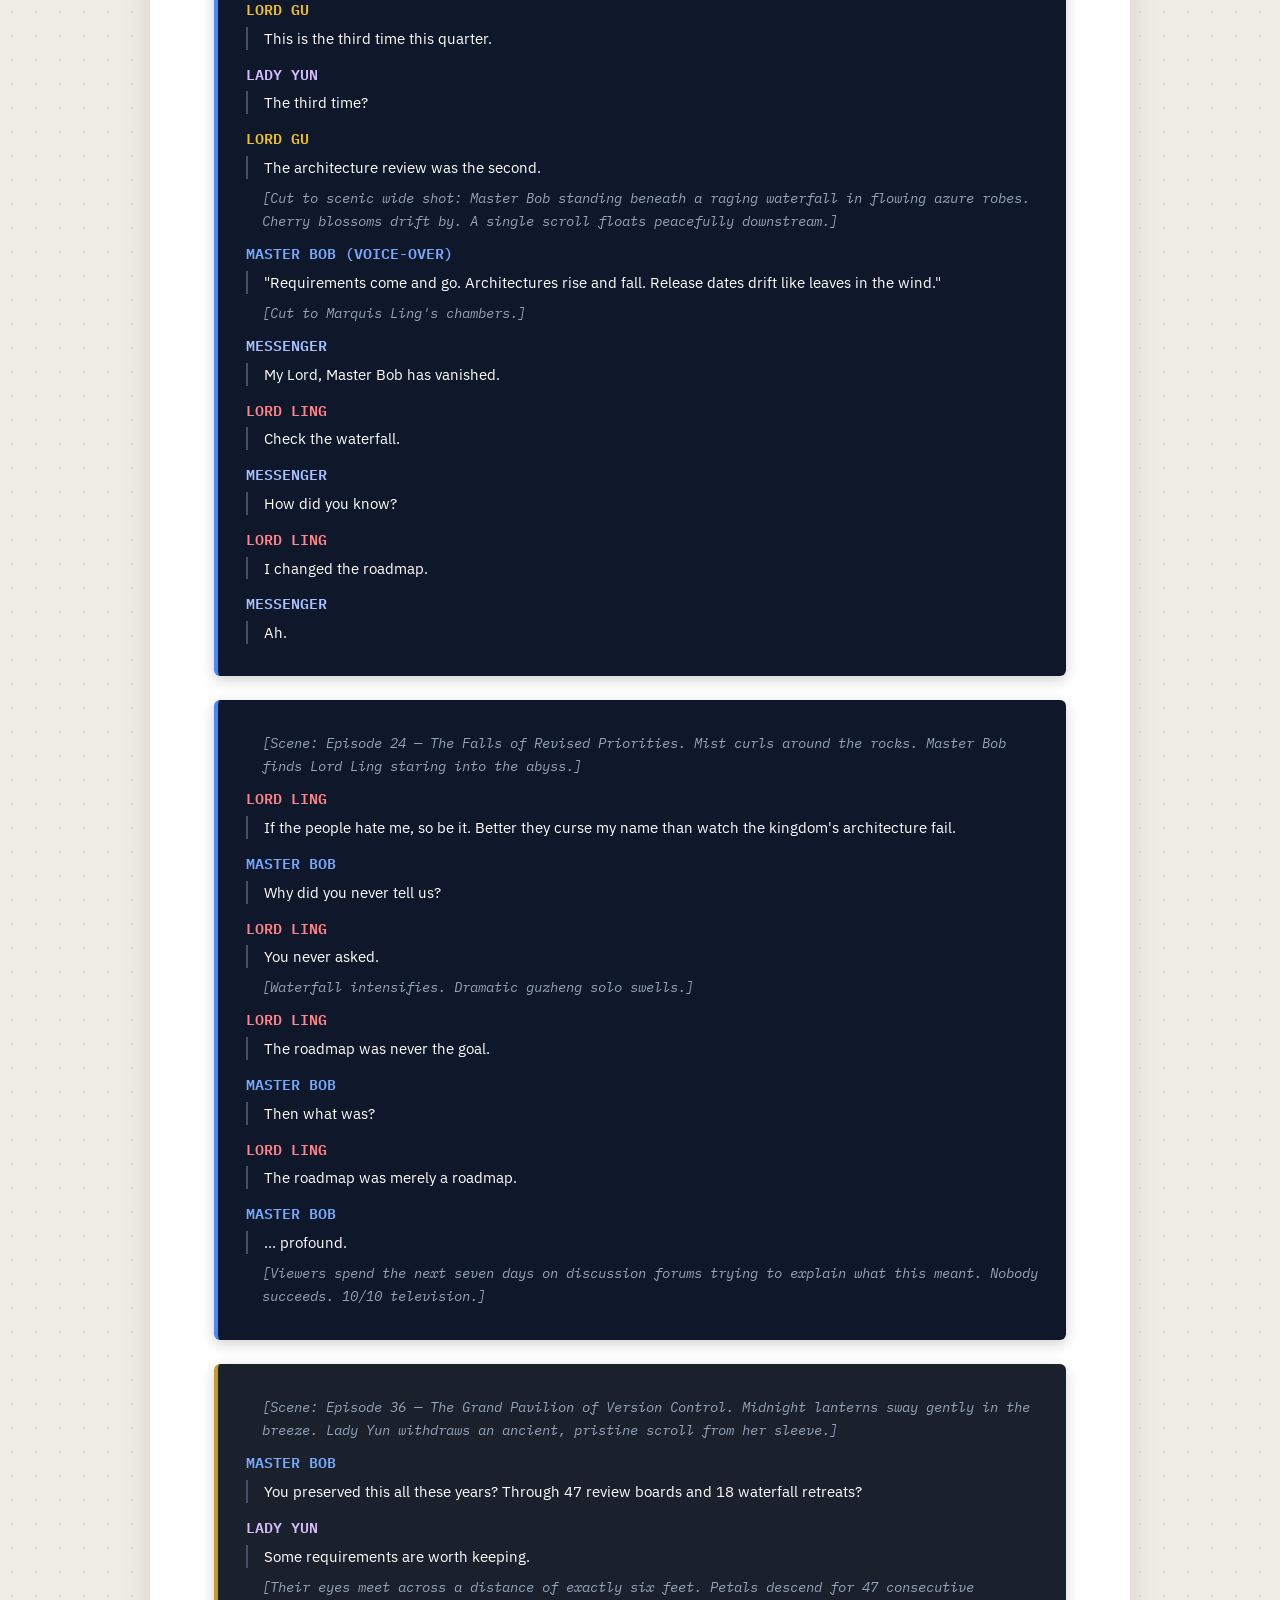
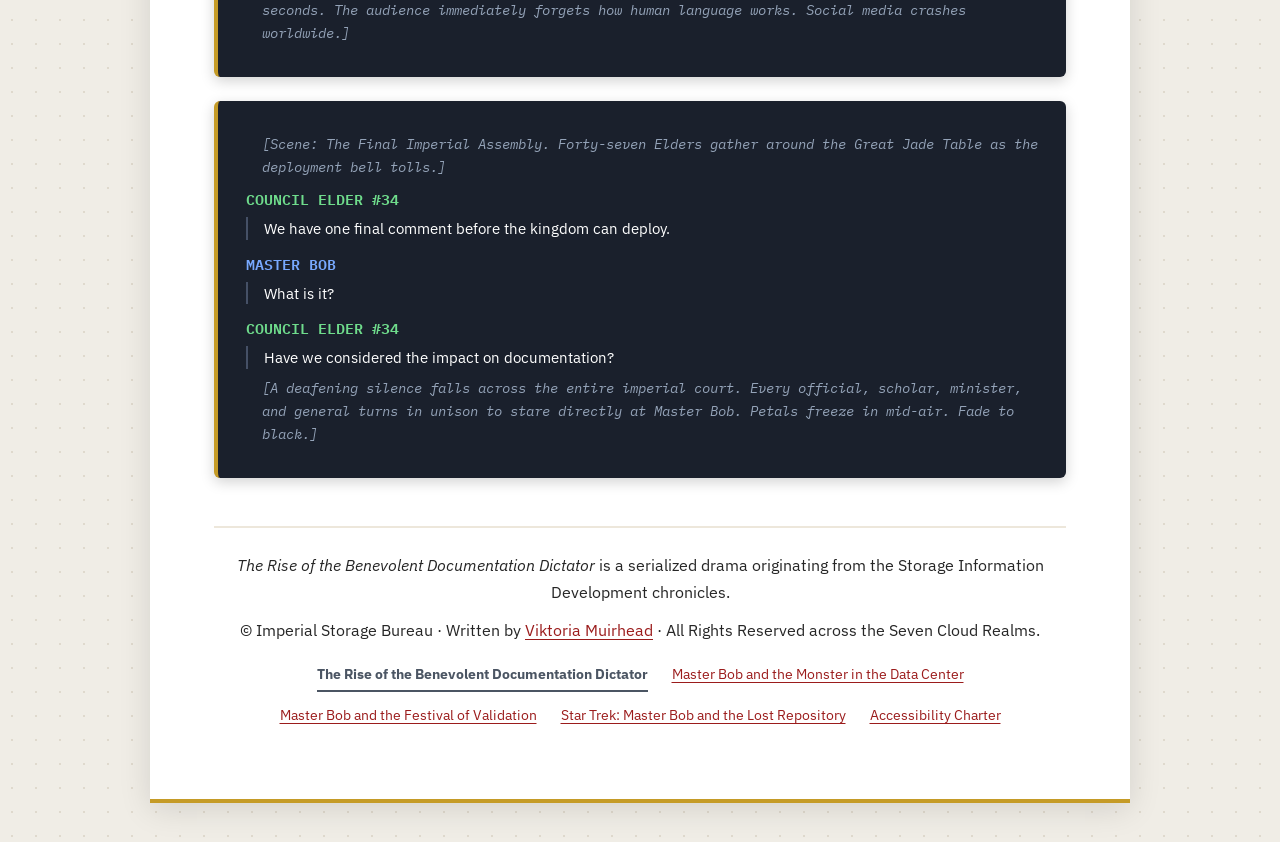
==== commit 34afe5eb: "Add shared accessible design system, About page and Accessibility Charter - Add shared CSS (design s" ====
--- a/index.html
+++ b/index.html
@@ -19,6 +19,9 @@
     <link rel="preconnect" href="https://fonts.googleapis.com">
     <link rel="preconnect" href="https://fonts.gstatic.com" crossorigin>
     <link href="https://fonts.googleapis.com/css2?family=Cinzel:wght@600;700;800&family=IBM+Plex+Sans:ital,wght@0,300;0,400;0,500;0,600;0,700;1,400&family=IBM+Plex+Mono:wght@400;500;600&family=Noto+Serif+SC:wght@500;700;900&display=swap" rel="stylesheet">
+    <link rel="stylesheet" href="assets/css/bdd-design-system.css">
+    <link rel="stylesheet" href="assets/css/bdd-accessibility.css">
+    <link rel="stylesheet" href="assets/css/bdd-responsive.css">
     <style>
         :root {
             --cds-interactive-01: #0f62fe;
@@ -101,7 +104,7 @@
         .hanzi-title {
             font-family: 'Noto Serif SC', serif;
             font-size: 1.5rem;
-            color: var(--imperial-gold);
+            color: #946c00; /* darker gold: 4.8:1 on white (was 2.6:1) */
             letter-spacing: 6px;
             margin-bottom: 8px;
             font-weight: 700;
@@ -173,7 +176,7 @@
         /* Cast Character Cards Grid */
         .character-grid {
             display: grid;
-            grid-template-columns: repeat(auto-fit, minmax(380px, 1fr));
+            grid-template-columns: repeat(auto-fit, minmax(min(100%, 380px), 1fr));
             gap: 24px;
             margin: 28px 0;
         }
@@ -295,109 +298,25 @@
         }
 
         /* Lightbox Modal */
-        .lightbox-modal {
-            position: fixed;
-            top: 0;
-            left: 0;
-            width: 100vw;
-            height: 100vh;
-            background: rgba(10, 16, 26, 0.9);
-            backdrop-filter: blur(12px);
-            -webkit-backdrop-filter: blur(12px);
-            z-index: 9999;
-            display: flex;
-            flex-direction: column;
-            align-items: center;
-            justify-content: center;
-            opacity: 0;
-            pointer-events: none;
-            transition: opacity 0.25s ease;
-            padding: 24px;
-        }
-
-        .lightbox-modal.active {
-            opacity: 1;
-            pointer-events: auto;
-        }
-
-        .lightbox-content {
-            position: relative;
-            max-width: 92vw;
-            max-height: 90vh;
-            display: flex;
-            flex-direction: column;
-            align-items: center;
-            transform: scale(0.92);
-            transition: transform 0.25s cubic-bezier(0.34, 1.56, 0.64, 1);
-        }
-
-        .lightbox-modal.active .lightbox-content {
-            transform: scale(1);
-        }
-
-        .lightbox-img {
-            max-width: 90vw;
-            max-height: 75vh;
-            object-fit: contain;
-            border-radius: 8px;
-            box-shadow: 0 20px 50px rgba(0,0,0,0.8), 0 0 0 2px var(--imperial-gold);
-            background: #ffffff;
-            padding: 8px;
-        }
-
-        .lightbox-caption {
-            margin-top: 14px;
-            background: #ffffff;
-            border: 2px solid var(--imperial-gold);
-            border-radius: 8px;
-            padding: 12px 24px;
-            color: var(--imperial-navy);
-            text-align: center;
-            max-width: 680px;
-            box-shadow: 0 4px 20px rgba(0,0,0,0.4);
-        }
-
-        .lightbox-title {
-            font-family: 'Noto Serif SC', 'Cinzel', serif;
-            font-size: 1.15rem;
-            font-weight: 700;
-            color: var(--imperial-red);
-            margin-bottom: 4px;
-        }
-
-        .lightbox-desc {
-            font-size: 0.9rem;
-            color: var(--cds-text-02);
-            font-style: italic;
-            margin-bottom: 0;
-        }
-
-        .lightbox-close {
-            position: absolute;
-            top: -16px;
-            right: -16px;
-            width: 40px;
-            height: 40px;
-            border-radius: 50%;
-            background: var(--imperial-red);
-            color: #ffffff;
-            border: 2px solid #ffffff;
-            font-size: 1.4rem;
-            font-weight: 700;
-            cursor: pointer;
-            display: flex;
-            align-items: center;
-            justify-content: center;
-            box-shadow: 0 4px 14px rgba(0,0,0,0.6);
-            transition: all 0.2s ease;
-            z-index: 10000;
-            line-height: 1;
-        }
-
-        .lightbox-close:hover {
-            background: var(--imperial-gold);
-            transform: scale(1.1);
-        }
+        
+
+        
+
+        
+
+        
+
+        
+
+        
+
+        
+
+        
+
+        
+
+        
 
         .char-header {
             margin-bottom: 12px;
@@ -506,7 +425,7 @@
             border-radius: 0 6px 6px 0;
         }
 
-        .trope-box h4 {
+        .trope-box h2 {
             color: var(--imperial-red);
             font-size: 1.1rem;
             margin-bottom: 8px;
@@ -747,9 +666,9 @@
 
         .romance-ep {
             font-weight: 700;
-            color: #d12771;
+            color: #a8174f; /* 6.0:1 on #ffe3ee (was 4.1:1) */
             font-size: 0.85rem;
-            white-space: nowrap;
+            flex-shrink: 0;
             background: #ffe3ee;
             padding: 2px 8px;
             border-radius: 2px;
@@ -757,6 +676,8 @@
         }
 
         .romance-text {
+            min-width: 0;
+            overflow-wrap: anywhere;
             font-size: 0.95rem;
             color: #3f1025;
         }
@@ -771,7 +692,7 @@
             border-radius: 0 6px 6px 0;
         }
 
-        .second-lead-box h4 {
+        .second-lead-box h3 {
             color: #875e00;
             font-size: 1.15rem;
             margin-bottom: 8px;
@@ -849,271 +770,70 @@
         }
 
         /* Navigation between dramas */
-        .drama-nav {
-            max-width: 980px;
-            margin: 0 auto 20px auto;
-            display: flex;
-            justify-content: space-between;
-            align-items: center;
-            flex-wrap: wrap;
-            gap: 12px;
-            background: #ffffff;
-            padding: 12px 24px;
-            border-radius: 50px;
-            border: 1px solid #dcd3c1;
-            box-shadow: 0 4px 14px rgba(0,0,0,0.06);
-        }
-
-        .drama-nav-brand {
-            font-size: 0.875rem;
-            font-weight: 700;
-            color: var(--imperial-navy);
-            letter-spacing: 1px;
-            text-transform: uppercase;
-        }
-
-        .drama-nav-links {
-            display: flex;
-            flex-wrap: wrap;
-            gap: 10px;
-        }
-
-        .nav-btn {
-            display: inline-flex;
-            align-items: center;
-            gap: 6px;
-            padding: 6px 16px;
-            border-radius: 20px;
-            font-size: 0.825rem;
-            font-weight: 600;
-            text-decoration: none;
-            transition: all 0.2s ease;
-        }
-
-        .nav-btn.cdrama-active {
-            background: linear-gradient(135deg, #ba1b1b 0%, #8c1010 100%);
-            color: #ffffff;
-            box-shadow: 0 2px 8px rgba(186, 27, 27, 0.3);
-        }
-
-        .nav-btn.kdrama {
-            background: #f6f2ff;
-            color: #6929c4;
-            border: 1px solid #d0bfff;
-        }
-
-        .nav-btn.kdrama:hover {
-            background: #6929c4;
-            color: #ffffff;
-            transform: translateY(-1px);
-        }
-
-        .nav-btn.bobbywood {
-            background: #fdf2f8;
-            color: #be185d;
-            border: 1px solid #fbcfe8;
-        }
-
-        .nav-btn.bobbywood:hover {
-            background: #be185d;
-            color: #ffffff;
-            transform: translateY(-1px);
-        }
-
-        .nav-btn.trek {
-            background: #edf5ff;
-            color: #0043ce;
-            border: 1px solid #a6c8ff;
-        }
-
-        .nav-btn.trek:hover {
-            background: #0f62fe;
-            color: #ffffff;
-            transform: translateY(-1px);
-        }
+        
+
+        
+
+        
+
+        
+
+        
+
+        
+
+        
+
+        
+
+        
+
+        
+
+        
 
         /* Author Modal Dialog */
-        .author-modal {
-            position: fixed;
-            top: 0;
-            left: 0;
-            width: 100vw;
-            height: 100vh;
-            background: rgba(10, 16, 26, 0.88);
-            backdrop-filter: blur(12px);
-            -webkit-backdrop-filter: blur(12px);
-            z-index: 99999;
-            display: flex;
-            align-items: center;
-            justify-content: center;
-            opacity: 0;
-            pointer-events: none;
-            transition: opacity 0.25s ease;
-            padding: 20px;
-        }
-
-        .author-modal.active {
-            opacity: 1;
-            pointer-events: auto;
-        }
-
-        .author-modal-card {
-            position: relative;
-            max-width: 680px;
-            width: 100%;
-            max-height: 90vh;
-            overflow-y: auto;
-            background: linear-gradient(135deg, #1e293b 0%, #0f172a 100%);
-            border: 1px solid #334155;
-            border-left: 5px solid #d97706;
-            border-radius: 14px;
-            padding: 36px 40px;
-            color: #e2e8f0;
-            box-shadow: 0 25px 60px rgba(0,0,0,0.6);
-            transform: scale(0.94);
-            transition: transform 0.25s cubic-bezier(0.34, 1.56, 0.64, 1);
-        }
-
-        .author-modal.active .author-modal-card {
-            transform: scale(1);
-        }
-
-        .author-modal-close {
-            position: absolute;
-            top: 14px;
-            right: 16px;
-            width: 36px;
-            height: 36px;
-            border-radius: 50%;
-            background: rgba(255,255,255,0.1);
-            color: #ffffff;
-            border: 1px solid rgba(255,255,255,0.2);
-            font-size: 1.4rem;
-            font-weight: 700;
-            cursor: pointer;
-            display: flex;
-            align-items: center;
-            justify-content: center;
-            transition: all 0.2s ease;
-            line-height: 1;
-        }
-
-        .author-modal-close:hover {
-            background: #d97706;
-            color: #ffffff;
-            transform: scale(1.1);
-        }
-
-        .author-tag {
-            display: inline-block;
-            font-size: 0.78rem;
-            font-weight: 700;
-            text-transform: uppercase;
-            letter-spacing: 1.5px;
-            color: #fbbf24;
-            background: rgba(251, 191, 36, 0.12);
-            padding: 4px 12px;
-            border-radius: 20px;
-            margin-bottom: 12px;
-        }
-
-        .author-modal-card h2 {
-            font-size: 1.7rem;
-            color: #ffffff;
-            margin: 0 0 6px 0;
-            font-family: 'Cinzel', 'Noto Serif SC', serif;
-        }
-
-        .author-role {
-            font-size: 0.95rem;
-            color: #94a3b8;
-            font-weight: 500;
-            margin-bottom: 18px;
-        }
-
-        .author-modal-card p {
-            font-size: 1rem;
-            line-height: 1.7;
-            color: #cbd5e1;
-            margin-bottom: 14px;
-        }
-
-        .author-modal-card blockquote.author-quote {
-            border-left: 3px solid #d97706;
-            background: rgba(217, 119, 6, 0.1);
-            margin: 20px 0 4px;
-            padding: 14px 20px;
-            border-radius: 0 8px 8px 0;
-            font-style: italic;
-            color: #fde68a;
-            font-size: 1.02rem;
-            line-height: 1.6;
-        }
-
-        .author-trigger-btn, .author-footer-link {
-            background: none;
-            border: none;
-            padding: 0;
-            font: inherit;
-            color: inherit;
-            text-decoration: underline;
-            text-decoration-style: dotted;
-            text-underline-offset: 3px;
-            cursor: pointer;
-            display: inline;
-            transition: color 0.2s ease;
-        }
-
-        .author-trigger-btn:hover, .author-footer-link:hover {
-            color: var(--imperial-gold);
-        }
+        
+
+        
+
+        
+
+        
+
+        
+
+        
+
+        
+
+        
+
+        
+
+        
+
+        
+
+        
+
+        
 
         /* Footer */
-        .post-footer {
-            margin-top: 48px;
-            padding-top: 24px;
-            border-top: 2px solid #ede7db;
-            text-align: center;
-            font-size: 0.875rem;
-            color: var(--cds-text-02);
-        }
-
-        .footer-nav {
-            margin-top: 16px;
-            display: flex;
-            justify-content: center;
-            flex-wrap: wrap;
-            gap: 16px;
-        }
+        
+
+        
 
         /* Footer buttons */
-        .footer-nav .nav-btn.kdrama {
-            background: #f6f2ff;
-            color: #4c1d95;
-            border: 1px solid #6929c4;
-        }
-
-        .footer-nav .nav-btn.bobbywood {
-            background: #fce7f3;
-            color: #831843;
-            border: 1px solid #be185d;
-        }
-
-        .footer-nav .nav-btn.bobbywood:hover {
-            background: #9d174d;
-            color: #ffffff;
-        }
-
-        .footer-nav .nav-btn.trek {
-            background: #edf5ff;
-            color: #0043ce;
-            border: 1px solid #a6c8ff;
-        }
-
-        .footer-nav .nav-btn.trek:hover {
-            background: #0f62fe;
-            color: #ffffff;
-        }
+        
+
+        
+
+        
+
+        
+
+        
 
         @media (max-width: 768px) {
             .container {
@@ -1126,43 +846,52 @@
                 font-size: 1.8rem;
             }
         }
+
+        /* Shared-component integration (BDD design system) */
+        .episode-list { list-style: none; }
+        h3.ep-number { margin: 0; }
+        .fandom-table tbody th {
+            background: transparent;
+            color: #262626;
+            font-size: 0.925rem;
+            font-weight: 700;
+            text-transform: none;
+            padding: 10px 16px;
+            border-bottom: 1px solid #e0e0e0;
+        }
+        .fandom-table tr:last-child th { border-bottom: none; }
     </style>
 </head>
-<body>
-
-<!-- Drama Universe Navigation -->
-<nav class="drama-nav">
-    <div class="drama-nav-brand">
-        <span>🎬 BDD Drama Universe</span>
-    </div>
-    <div class="drama-nav-links">
-        <a href="index.html" class="nav-btn cdrama-active">
-            <span>🇨🇳 Imperial C-Drama</span>
-        </a>
-        <a href="monster-in-data-center.html" class="nav-btn kdrama">
-            <span>🇰🇷 Makjang K-Drama</span>
-        </a>
-        <a href="festival-of-validation.html" class="nav-btn bobbywood">
-            <span>🦚 Bobbywood Musical</span>
-        </a>
-        <a href="star-trek-lost-repository.html" class="nav-btn trek">
-            <span>🖖 Star Trek Pilot</span>
-        </a>
-    </div>
-</nav>
+<body data-bdd-theme="cdrama">
+<a class="bdd-skip-link" href="#main-content">Skip to main content</a>
+
+<header class="bdd-site-header">
+    <nav class="bdd-nav" aria-label="Site">
+        <a class="bdd-nav__brand" href="about.html"><span aria-hidden="true">🎬</span> BDD Drama Universe<span class="bdd-sr-only"> – about the project</span></a>
+        <button type="button" class="bdd-nav__toggle" aria-expanded="false" aria-controls="bdd-nav-list"><span class="bdd-nav__toggle-bars" aria-hidden="true"></span>Menu</button>
+        <ul class="bdd-nav__list" id="bdd-nav-list">
+            <li><a class="bdd-nav__link bdd-nav__link--cdrama" href="index.html" aria-current="page"><span class="bdd-nav__icon" aria-hidden="true">🇨🇳</span> Imperial C-Drama</a></li>
+            <li><a class="bdd-nav__link bdd-nav__link--kdrama" href="monster-in-data-center.html"><span class="bdd-nav__icon" aria-hidden="true">🇰🇷</span> Makjang K-Drama</a></li>
+            <li><a class="bdd-nav__link bdd-nav__link--bobbywood" href="festival-of-validation.html"><span class="bdd-nav__icon" aria-hidden="true">🦚</span> Bobbywood Musical</a></li>
+            <li><a class="bdd-nav__link bdd-nav__link--trek" href="star-trek-lost-repository.html"><span class="bdd-nav__icon" aria-hidden="true">🖖</span> Star Trek Pilot</a></li>
+        </ul>
+    </nav>
+</header>
+
 
 <div class="container">
+<main id="main-content" tabindex="-1">
     <div class="blossom-banner">🌸 📜 ⛰️ 💧</div>
 
     <header class="post-header">
         <span class="category-tag">🎬 Screenplay &amp; Drama Special</span>
-        <div class="hanzi-title">文献帝国风云录 · 专栏特别篇</div>
+        <div class="hanzi-title"><span lang="zh-Hans">文献帝国风云录 · 专栏特别篇</span></div>
         <h1>The Rise of the Benevolent Documentation Dictator</h1>
         <p class="subtitle">A Tale of Scrolls, Storage, Unsupported Configurations, and Moving Release Dates</p>
 
         <div class="post-meta">
-            <span><strong>Screenplay &amp; Concept:</strong> <button type="button" class="author-trigger-btn" aria-haspopup="dialog" aria-controls="authorModal" title="Read About the Author">Viktoria Muirhead ✍️</button></span>
-            <span><strong>Starring:</strong> 博先生 (Master Bob) &amp; 云姑娘 (Lady Yun)</span>
+            <span><strong>Screenplay &amp; Concept:</strong> <a href="about.html">Viktoria Muirhead ✍️</a></span>
+            <span><strong>Starring:</strong> <span lang="zh-Hans">博先生</span> (Master Bob) &amp; <span lang="zh-Hans">云姑娘</span> (Lady Yun)</span>
             <span><strong>Genre:</strong> Imperial C-Drama / Technical Satire / Romantic Bureaucracy</span>
             <span><strong>Seasons:</strong> 4 Epic Seasons + Holiday Special</span>
         </div>
@@ -1173,13 +902,23 @@
         <p style="margin: 0 0 0.75rem;"><strong>Video by Timothy Fults</strong></p>
         <video controls playsinline preload="metadata" style="width: 100%; height: auto; display: block; border-radius: 8px; border: 2px solid var(--imperial-gold); background: #000; box-shadow: var(--drama-shadow);">
             <source src="funny/video/2866bce0-2cce-4c57-b22e-65015198a02b.mp4" type="video/mp4">
+            <track kind="captions" src="funny/video/2866bce0-2cce-4c57-b22e-65015198a02b.en.vtt" srclang="en" label="English captions" default>
             Your browser does not support HTML5 video.
             <a href="funny/video/2866bce0-2cce-4c57-b22e-65015198a02b.mp4">Download the trailer</a>
         </video>
+        <details class="bdd-disclosure bdd-transcript">
+            <summary>Read the transcript</summary>
+            <p class="bdd-transcript__speaker">Master Bob</p>
+            <p>Requirements come and go. Architectures rise and fall. Release dates drift like leaves in the wind.</p>
+            <p class="bdd-transcript__speaker">Lord Ling</p>
+            <p>Excellent. We changed the architecture. Also the timeline. Also the feature scope.</p>
+            <p class="bdd-transcript__speaker">Master Bob</p>
+            <p>The roadmap is merely a roadmap. Some requirements are worth keeping.</p>
+        </details>
     </section>
 
     <div class="trope-box">
-        <h4>🌸 The Essential C-Drama Mandate</h4>
+        <h2 class="bdd-h-flat">🌸 The Essential C-Drama Mandate</h2>
         <p>Because it is a C-drama, every simple relationship must inevitably evolve into a twelve-layer misunderstanding involving professional rivalry, ministry politics, and accidental eye contact. There must be romance, unnecessary bloodshed, and at least one pivotal scene where two characters stare at each other six feet apart for exactly 47 seconds while cherry blossom petals descend in slow motion.</p>
     </div>
 
@@ -1190,14 +929,12 @@
         <!-- Master Bob -->
         <div class="character-card protagonist">
             <div class="char-img-container">
-                <div class="char-img-wrap" role="button" tabindex="0" aria-label="Open enlarged portrait of 博先生 Master Bob, Sage of the Scroll Repository">
-                    <img src="funny/MasterBob.png" alt="Master Bob in flowing azure robes holding an ancient scroll" class="char-img">
-                    <div class="char-zoom-hint" aria-hidden="true">🔍 Click to zoom</div>
-                </div>
+                <button type="button" class="char-img-wrap bdd-viewer-trigger" data-bdd-viewer aria-haspopup="dialog" data-viewer-title="Master Bob, Sage of the Scroll Repository" data-viewer-desc="&quot;No ministry functions this efficiently. What are your true intentions?&quot;" data-viewer-native="博先生" data-viewer-native-lang="zh-Hans"><img src="funny/MasterBob.png" alt="Master Bob in flowing azure robes holding an ancient scroll" class="char-img">
+                    <span class="char-zoom-hint"><span aria-hidden="true">🔍</span> Enlarge image</span></button>
             </div>
             <div class="char-header">
-                <div class="char-chinese-name">博先生 (Bó Xiānsheng)</div>
-                <div class="char-english-title">Master Bob, Sage of the Scroll Repository</div>
+                <div class="char-chinese-name"><span lang="zh-Hans">博先生</span> (Bó Xiānsheng)</div>
+                <h3 class="char-english-title bdd-h-flat">Master Bob, Sage of the Scroll Repository</h3>
                 <span class="char-role-badge badge-blue">Protagonist · Dictator-in-Training</span>
             </div>
             <div class="char-quote">
@@ -1213,14 +950,12 @@
         <!-- Lady Yun -->
         <div class="character-card heroine">
             <div class="char-img-container">
-                <div class="char-img-wrap" role="button" tabindex="0" aria-label="Open enlarged portrait of 云姑娘 Lady Yun, Keeper of the Cloud Scrolls">
-                    <img src="funny/LadyYun.png" alt="Lady Yun in elegant lavender robes holding a cloud ledger" class="char-img">
-                    <div class="char-zoom-hint" aria-hidden="true">🔍 Click to zoom</div>
-                </div>
+                <button type="button" class="char-img-wrap bdd-viewer-trigger" data-bdd-viewer aria-haspopup="dialog" data-viewer-title="Lady Yun, Keeper of the Cloud Scrolls" data-viewer-desc="&quot;Writing flawless documentation on the first draft is not witchcraft; it is vigilance.&quot;" data-viewer-native="云姑娘" data-viewer-native-lang="zh-Hans"><img src="funny/LadyYun.png" alt="Lady Yun in elegant lavender robes holding a cloud ledger" class="char-img">
+                    <span class="char-zoom-hint"><span aria-hidden="true">🔍</span> Enlarge image</span></button>
             </div>
             <div class="char-header">
-                <div class="char-chinese-name">云姑娘 (Yún Gūniang)</div>
-                <div class="char-english-title">Lady Yun, Keeper of the Cloud Scrolls</div>
+                <div class="char-chinese-name"><span lang="zh-Hans">云姑娘</span> (Yún Gūniang)</div>
+                <h3 class="char-english-title bdd-h-flat">Lady Yun, Keeper of the Cloud Scrolls</h3>
                 <span class="char-role-badge badge-purple">Brilliant Scholar · Rival Ministry</span>
             </div>
             <div class="char-quote">
@@ -1236,14 +971,12 @@
         <!-- Lord Gu -->
         <div class="character-card rival">
             <div class="char-img-container">
-                <div class="char-img-wrap" role="button" tabindex="0" aria-label="Open enlarged portrait of 顾公子 Lord Gu, Minister of Requirements">
-                    <img src="funny/LordGu.png" alt="Lord Gu in immaculate gold embroidered silk robes holding a risk matrix" class="char-img">
-                    <div class="char-zoom-hint" aria-hidden="true">🔍 Click to zoom</div>
-                </div>
+                <button type="button" class="char-img-wrap bdd-viewer-trigger" data-bdd-viewer aria-haspopup="dialog" data-viewer-title="Lord Gu, Minister of Requirements" data-viewer-desc="&quot;...I documented them in the requirements.&quot;" data-viewer-native="顾公子" data-viewer-native-lang="zh-Hans"><img src="funny/LordGu.png" alt="Lord Gu in immaculate gold embroidered silk robes holding a risk matrix" class="char-img">
+                    <span class="char-zoom-hint"><span aria-hidden="true">🔍</span> Enlarge image</span></button>
             </div>
             <div class="char-header">
-                <div class="char-chinese-name">顾公子 (Gù Gōngzǐ)</div>
-                <div class="char-english-title">Lord Gu, Minister of Requirements</div>
+                <div class="char-chinese-name"><span lang="zh-Hans">顾公子</span> (Gù Gōngzǐ)</div>
+                <h3 class="char-english-title bdd-h-flat">Lord Gu, Minister of Requirements</h3>
                 <span class="char-role-badge badge-gold">The Impeccable Rival · 2nd Lead Syndrome</span>
             </div>
             <div class="char-quote">
@@ -1259,14 +992,12 @@
         <!-- Marquis Ling -->
         <div class="character-card nemesis">
             <div class="char-img-container">
-                <div class="char-img-wrap" role="button" tabindex="0" aria-label="Open enlarged portrait of 凌大人 Marquis Ling, Keeper of Future Roadmaps">
-                    <img src="funny/MarquisLing.png" alt="Lord Ling in crimson imperial robes standing before strategic roadmaps" class="char-img">
-                    <div class="char-zoom-hint" aria-hidden="true">🔍 Click to zoom</div>
-                </div>
+                <button type="button" class="char-img-wrap bdd-viewer-trigger" data-bdd-viewer aria-haspopup="dialog" data-viewer-title="Lord Ling, Keeper of Future Roadmaps" data-viewer-desc="&quot;Excellent. We&#x27;ve changed the architecture. Also the timeline. Also the feature scope.&quot;" data-viewer-native="凌大人" data-viewer-native-lang="zh-Hans"><img src="funny/MarquisLing.png" alt="Lord Ling in crimson imperial robes standing before strategic roadmaps" class="char-img">
+                    <span class="char-zoom-hint"><span aria-hidden="true">🔍</span> Enlarge image</span></button>
             </div>
             <div class="char-header">
-                <div class="char-chinese-name">凌大人 (Líng Dàrén)</div>
-                <div class="char-english-title">Lord Ling, Keeper of Future Roadmaps</div>
+                <div class="char-chinese-name"><span lang="zh-Hans">凌大人</span> (Líng Dàrén)</div>
+                <h3 class="char-english-title bdd-h-flat">Lord Ling, Keeper of Future Roadmaps</h3>
                 <span class="char-role-badge badge-red">Professional Nemesis · Tragic Visionary</span>
             </div>
             <div class="char-quote">
@@ -1282,7 +1013,7 @@
 
     <!-- The True Villain Card -->
     <div class="villain-card">
-        <span class="hanzi">无名长老会</span>
+        <span class="hanzi"><span lang="zh-Hans">无名长老会</span></span>
         <h3>The Villain: The Council of Forty-Seven Elders</h3>
         <p>A mysterious, all-powerful body whose members materialize instantly whenever progress threatens to occur. They answer only to the Left and Right Chancellors, and there is always exactly one elder sitting firmly on the fence.</p>
         <p><strong>Formidable Martial Arts &amp; Bureaucratic Abilities:</strong></p>
@@ -1296,7 +1027,7 @@
 
     <!-- Second Lead Syndrome Law -->
     <div class="second-lead-box">
-        <h4>📜 The Immutable C-Drama Law of Lord Gu</h4>
+        <h3 class="bdd-h-flat">📜 The Immutable C-Drama Law of Lord Gu</h3>
         <p>Lord Gu stands before the court holding everything an engineer or technical writer could ever dream of:</p>
         <ul>
             <li>✅ Complete, unambiguous functional requirements</li>
@@ -1341,37 +1072,38 @@
         <h3>⛰️ The Official Waterfall Tracker (Fandom Lore)</h3>
         <p>The running tally tracked religiously by viewers across four seasons:</p>
 
-        <table class="fandom-table">
+        <div class="bdd-table-wrap" data-label="Waterfall tracker"><table class="fandom-table">
+            <caption class="bdd-sr-only">Waterfall count and primary trigger event for each season</caption>
             <thead>
                 <tr>
-                    <th>Season</th>
-                    <th>Waterfall Count</th>
-                    <th>Primary Trigger Event</th>
+                    <th scope="col">Season</th>
+                    <th scope="col">Waterfall Count</th>
+                    <th scope="col">Primary Trigger Event</th>
                 </tr>
             </thead>
             <tbody>
                 <tr>
-                    <td><strong>Season 1</strong></td>
+                    <th scope="row">Season 1</th>
                     <td>3</td>
                     <td>First architecture refactor; missing SRB; rogue PR</td>
                 </tr>
                 <tr>
-                    <td><strong>Season 2</strong></td>
+                    <th scope="row">Season 2</th>
                     <td>7</td>
                     <td>Cross-region snapshot discrepancy; 4 emergency meetings</td>
                 </tr>
                 <tr>
-                    <td><strong>Season 3</strong></td>
+                    <th scope="row">Season 3</th>
                     <td>12</td>
                     <td>Backend database migration announced 2 days before GA</td>
                 </tr>
                 <tr>
-                    <td><strong>Season 4</strong></td>
+                    <th scope="row">Season 4</th>
                     <td>18</td>
                     <td>Complete portfolio rebrand; 47-elder review loop</td>
                 </tr>
             </tbody>
-        </table>
+        </table></div>
 
         <p style="margin-bottom: 0; font-style: italic; color: #a6c8ff;">
             By Season 4, the Waterfall Keeper greets him by name:<br>
@@ -1420,416 +1152,281 @@
 
     <h2>Complete Episode Highlights</h2>
 
-    <div class="episode-list">
-        <div class="episode-card">
+    <nav class="bdd-episode-nav" aria-labelledby="bdd-episode-nav-label">
+        <p class="bdd-episode-nav__label" id="bdd-episode-nav-label">Jump to an episode</p>
+        <ol class="bdd-episode-nav__list" role="list">
+            <li><a href="#episode-1"><span class="bdd-sr-only">Episode </span>1</a></li>
+            <li><a href="#episode-2"><span class="bdd-sr-only">Episode </span>2</a></li>
+            <li><a href="#episode-3"><span class="bdd-sr-only">Episode </span>3</a></li>
+            <li><a href="#episode-4"><span class="bdd-sr-only">Episode </span>4</a></li>
+            <li><a href="#episode-5"><span class="bdd-sr-only">Episode </span>5</a></li>
+            <li><a href="#episode-6"><span class="bdd-sr-only">Episode </span>6</a></li>
+            <li><a href="#episode-7"><span class="bdd-sr-only">Episode </span>7</a></li>
+            <li><a href="#episode-8"><span class="bdd-sr-only">Episode </span>8</a></li>
+            <li><a href="#episode-12"><span class="bdd-sr-only">Episode </span>12</a></li>
+            <li><a href="#episode-18"><span class="bdd-sr-only">Episode </span>18</a></li>
+            <li><a href="#episode-24"><span class="bdd-sr-only">Episode </span>24</a></li>
+            <li><a href="#episode-36"><span class="bdd-sr-only">Episode </span>36</a></li>
+        </ol>
+    </nav>
+
+    <ul class="episode-list" role="list">
+        <li class="episode-card">
             <div class="ep-header">
-                <span class="ep-number">Episode 1 · The Scroll in the Vault</span>
+                <h3 class="ep-number" id="episode-1">Episode 1 · The Scroll in the Vault</h3>
                 <span class="ep-tag">Origins</span>
             </div>
             <p class="ep-synopsis">A lowly archive keeper discovers ancient documentation techniques and rises through the ranks of the Imperial Storage Bureau.</p>
             <div class="ep-subtext">Key moment: Bob rejects a draft written entirely in colloquial folklore.</div>
-        </div>
-
-        <div class="episode-card">
+        </li>
+
+        <li class="episode-card">
             <div class="ep-header">
-                <span class="ep-number">Episode 2 · The Snapshot Heresy</span>
+                <h3 class="ep-number" id="episode-2">Episode 2 · The Snapshot Heresy</h3>
                 <span class="ep-tag">Political Intrigue</span>
             </div>
             <p class="ep-synopsis">The Documentation Dictator faces court intrigue after discovering the kingdom's snapshots restore differently depending on hidden backend architecture.</p>
             <div class="ep-subtext">Key moment: Bob demands backend parity before the imperial seal is applied.</div>
-        </div>
-
-        <div class="episode-card">
+        </li>
+
+        <li class="episode-card">
             <div class="ep-header">
-                <span class="ep-number">Episode 3 · The Rogue Pull Request</span>
+                <h3 class="ep-number" id="episode-3">Episode 3 · The Rogue Pull Request</h3>
                 <span class="ep-tag">Rivalry</span>
             </div>
             <p class="ep-synopsis">A rival faction creates a pull request before requirements have been finalized. Master Bob and Lady Yun clash across the conference courtyard.</p>
             <div class="ep-subtext">Key moment: A 47-second silent stare as cherry blossom petals drift between them.</div>
-        </div>
-
-        <div class="episode-card">
+        </li>
+
+        <li class="episode-card">
             <div class="ep-header">
-                <span class="ep-number">Episode 4 · The Unread Brief</span>
+                <h3 class="ep-number" id="episode-4">Episode 4 · The Unread Brief</h3>
                 <span class="ep-tag">Bureaucracy</span>
             </div>
             <p class="ep-synopsis">Forty-seven elders convene an emergency review board. Not a single elder has actually read the System Requirements Brief (SRB).</p>
             <div class="ep-subtext">Key moment: 24 minutes spent debating font color while the deployment gate remains locked.</div>
-        </div>
-
-        <div class="episode-card">
+        </li>
+
+        <li class="episode-card">
             <div class="ep-header">
-                <span class="ep-number">Episode 5 · The Decree of the Void</span>
+                <h3 class="ep-number" id="episode-5">Episode 5 · The Decree of the Void</h3>
                 <span class="ep-tag">Crisis</span>
             </div>
             <p class="ep-synopsis">An imperial decree announces a feature release to the entire realm. The decree contains no implementation details whatsoever. Lady Yun covertly intervenes.</p>
             <div class="ep-subtext">Key moment: Lady Yun replaces the flawed scroll moments before it is presented to the Emperor.</div>
-        </div>
-
-        <div class="episode-card">
+        </li>
+
+        <li class="episode-card">
             <div class="ep-header">
-                <span class="ep-number">Episode 6 · The Four Ministries of Discord</span>
+                <h3 class="ep-number" id="episode-6">Episode 6 · The Four Ministries of Discord</h3>
                 <span class="ep-tag">Impasse</span>
             </div>
             <p class="ep-synopsis">Four ministries fiercely debate component ownership while the documentation scrolls remain completely unwritten.</p>
             <div class="ep-subtext">Key moment: The discovery that each ministry believed the other was drafting the user guide.</div>
-        </div>
-
-        <div class="episode-card">
+        </li>
+
+        <li class="episode-card">
             <div class="ep-header">
-                <span class="ep-number">Episode 7 · The Thread of Three Moons</span>
+                <h3 class="ep-number" id="episode-7">Episode 7 · The Thread of Three Moons</h3>
                 <span class="ep-tag">Investigation</span>
             </div>
             <p class="ep-synopsis">The Sage Bob uncovers critical functional requirements buried within an unresolved comment thread dating back three moons.</p>
             <div class="ep-subtext">Key moment: Master Bob and Lady Yun's lanterns illuminate the same ancient Slack thread.</div>
-        </div>
-
-        <div class="episode-card">
+        </li>
+
+        <li class="episode-card">
             <div class="ep-header">
-                <span class="ep-number">Episode 8 · The Sea of VERIFY</span>
+                <h3 class="ep-number" id="episode-8">Episode 8 · The Sea of VERIFY</h3>
                 <span class="ep-tag">Suspense</span>
             </div>
             <p class="ep-synopsis">A breathless messenger arrives proclaiming, <em>"The draft is complete!"</em> Upon unrolling the parchment, it consists entirely of <code>[VERIFY]</code> statements.</p>
             <div class="ep-subtext">Key moment: Master Bob reaches for his meditation mat.</div>
-        </div>
-
-        <div class="episode-card waterfall-ep">
+        </li>
+
+        <li class="episode-card waterfall-ep">
             <div class="ep-header">
-                <span class="ep-number">Episode 12 · The Waterfall of Unresolved Dependencies</span>
+                <h3 class="ep-number" id="episode-12">Episode 12 · The Waterfall of Unresolved Dependencies</h3>
                 <span class="ep-tag">Masterpiece</span>
             </div>
             <p class="ep-synopsis">Master Bob vanishes into the high peaks for three days following another roadmap decree. Lady Yun organizes a search party, only to find Lord Gu completely unfazed.</p>
             <div class="ep-subtext">Key moment: Master Bob in flowing robes beneath the cascading falls, watching a scroll drift downstream.</div>
-        </div>
-
-        <div class="episode-card waterfall-ep">
+        </li>
+
+        <li class="episode-card waterfall-ep">
             <div class="ep-header">
-                <span class="ep-number">Episode 18 · The Midnight Waterfall Revelation</span>
+                <h3 class="ep-number" id="episode-18">Episode 18 · The Midnight Waterfall Revelation</h3>
                 <span class="ep-tag">Plot Twist</span>
             </div>
             <p class="ep-synopsis">The audience discovers why Lord Ling stands alone beneath a midnight waterfall. A 5-year-old scroll reveals he foresaw the Storage Crisis all along and shouldered the kingdom's burden alone.</p>
             <div class="ep-subtext">Key moment: Six-minute flashback montage with cinematic guzheng soundtrack. Viewers declare him their favorite character.</div>
-        </div>
-
-        <div class="episode-card waterfall-ep">
+        </li>
+
+        <li class="episode-card waterfall-ep">
             <div class="ep-header">
-                <span class="ep-number">Episode 24 · The Waterfall of Strategic Realignment</span>
+                <h3 class="ep-number" id="episode-24">Episode 24 · The Waterfall of Strategic Realignment</h3>
                 <span class="ep-tag">Philosophy</span>
             </div>
             <p class="ep-synopsis">Master Bob follows Lord Ling into the misty mountains. Beneath the Falls of Revised Priorities, Lord Ling reveals: <em>"The roadmap was merely a roadmap."</em></p>
             <div class="ep-subtext">Key moment: Viewers spend the next week writing philosophical essays trying to decipher what it means.</div>
-        </div>
-
-        <div class="episode-card climax">
+        </li>
+
+        <li class="episode-card climax">
             <div class="ep-header">
-                <span class="ep-number">Episode 36 · Some Requirements Are Worth Keeping</span>
+                <h3 class="ep-number" id="episode-36">Episode 36 · Some Requirements Are Worth Keeping</h3>
                 <span class="ep-tag">Fandom Meltdown</span>
             </div>
             <p class="ep-synopsis">Lady Yun presents Master Bob with the ancient scroll preserved across ten thousand revisions. The single highest-rated episode in television history.</p>
             <div class="ep-subtext">Key moment: 10/10 drama. Fandom explodes. Lord Gu fans enter mourning.</div>
-        </div>
-
-        <div class="episode-card special">
+        </li>
+
+        <li class="episode-card special">
             <div class="ep-header">
                 <span class="ep-number">Special Holiday Episode · The Post-GA Decree</span>
                 <span class="ep-tag">Holiday Special</span>
             </div>
             <p class="ep-synopsis">The Imperial Review Board convenes to request architectural redesigns after the release has already reached General Availability (GA).</p>
             <div class="ep-subtext">Key moment: Master Bob is seen packing his bags for a remote mountain monastery.</div>
-        </div>
+        </li>
+    </ul>
+
+    <h2>Iconic Screenplay Excerpts</h2>
+
+    <!-- Excerpt 1: Lord Gu -->
+    <div class="script-box" role="group" aria-label="Screenplay excerpt 1">
+        <p class="stage-direction"><span class="bdd-sr-only">Stage direction: </span>[Scene: The Grand Courtyard of Requirements. Lord Gu approaches, impeccably groomed, bearing a spotless silk scroll.]</p>
+        <dl class="script-dialogue">
+            <dt class="script-speaker bob">MASTER BOB</dt>
+            <dd class="script-line">No ministry functions this efficiently. What are your true intentions?</dd>
+            <dt class="script-speaker gu">LORD GU</dt>
+            <dd class="script-line">...I documented them in the requirements.</dd>
+            <dt class="script-speaker bob">MASTER BOB</dt>
+            <dd class="script-line">Exactly. Nobody does that.</dd>
+        </dl>
+        <p class="stage-direction"><span class="bdd-sr-only">Stage direction: </span>[Lord Gu smiles enigmatically and adjusts his embroidered silk sleeve. The audience swoons.]</p>
     </div>
 
-    <h2>Iconic Screenplay Excerpts</h2>
-
-    <!-- Excerpt 1: Lord Gu -->
-    <div class="script-box">
-        <div class="stage-direction">[Scene: The Grand Courtyard of Requirements. Lord Gu approaches, impeccably groomed, bearing a spotless silk scroll.]</div>
-
-        <span class="script-speaker bob">MASTER BOB</span>
-        <div class="script-line">No ministry functions this efficiently. What are your true intentions?</div>
-
-        <span class="script-speaker gu">LORD GU</span>
-        <div class="script-line">...I documented them in the requirements.</div>
-
-        <span class="script-speaker bob">MASTER BOB</span>
-        <div class="script-line">Exactly. Nobody does that.</div>
-
-        <div class="stage-direction">[Lord Gu smiles enigmatically and adjusts his embroidered silk sleeve. The audience swoons.]</div>
+    <!-- Excerpt 2: Episode 12 Waterfall -->
+    <div class="script-box waterfall-script" role="group" aria-label="Screenplay excerpt 2">
+        <p class="stage-direction"><span class="bdd-sr-only">Stage direction: </span>[Scene: Episode 12. Lady Yun rushes into the Imperial Storage Bureau. Master Bob has been missing for three days.]</p>
+        <dl class="script-dialogue">
+            <dt class="script-speaker official">JUNIOR OFFICIAL</dt>
+            <dd class="script-line">Master Bob received another decree from Lord Ling.</dd>
+            <dt class="script-speaker yun">LADY YUN</dt>
+            <dd class="script-line">And?</dd>
+            <dt class="script-speaker official">JUNIOR OFFICIAL</dt>
+            <dd class="script-line">The feature changed.</dd>
+            <dt class="script-speaker yun">LADY YUN</dt>
+            <dd class="script-line">Again?</dd>
+            <dt class="script-speaker official">JUNIOR OFFICIAL</dt>
+            <dd class="script-line">Again.</dd>
+            <dt class="script-speaker yun">LADY YUN</dt>
+            <dd class="script-line">Where is Master Bob?</dd>
+            <dt class="script-speaker official">JUNIOR OFFICIAL</dt>
+            <dd class="script-line">...the waterfall.</dd>
+            <dt class="script-speaker yun">LADY YUN</dt>
+            <dd class="script-line">...of course.</dd>
+        </dl>
+        <p class="stage-direction"><span class="bdd-sr-only">Stage direction: </span>[Lady Yun turns to Lord Gu, who is calmly reviewing an immaculate risk matrix.]</p>
+        <dl class="script-dialogue">
+            <dt class="script-speaker yun">LADY YUN</dt>
+            <dd class="script-line">Should we go after him?</dd>
+            <dt class="script-speaker gu">LORD GU</dt>
+            <dd class="script-line">This is the third time this quarter.</dd>
+            <dt class="script-speaker yun">LADY YUN</dt>
+            <dd class="script-line">The third time?</dd>
+            <dt class="script-speaker gu">LORD GU</dt>
+            <dd class="script-line">The architecture review was the second.</dd>
+        </dl>
+        <p class="stage-direction"><span class="bdd-sr-only">Stage direction: </span>[Cut to scenic wide shot: Master Bob standing beneath a raging waterfall in flowing azure robes. Cherry blossoms drift by. A single scroll floats peacefully downstream.]</p>
+        <dl class="script-dialogue">
+            <dt class="script-speaker bob">MASTER BOB (VOICE-OVER)</dt>
+            <dd class="script-line">"Requirements come and go. Architectures rise and fall. Release dates drift like leaves in the wind."</dd>
+        </dl>
+        <p class="stage-direction"><span class="bdd-sr-only">Stage direction: </span>[Cut to Marquis Ling's chambers.]</p>
+        <dl class="script-dialogue">
+            <dt class="script-speaker official">MESSENGER</dt>
+            <dd class="script-line">My Lord, Master Bob has vanished.</dd>
+            <dt class="script-speaker ling">LORD LING</dt>
+            <dd class="script-line">Check the waterfall.</dd>
+            <dt class="script-speaker official">MESSENGER</dt>
+            <dd class="script-line">How did you know?</dd>
+            <dt class="script-speaker ling">LORD LING</dt>
+            <dd class="script-line">I changed the roadmap.</dd>
+            <dt class="script-speaker official">MESSENGER</dt>
+            <dd class="script-line">Ah.</dd>
+        </dl>
     </div>
 
-    <!-- Excerpt 2: Episode 12 Waterfall -->
-    <div class="script-box waterfall-script">
-        <div class="stage-direction">[Scene: Episode 12. Lady Yun rushes into the Imperial Storage Bureau. Master Bob has been missing for three days.]</div>
-
-        <span class="script-speaker official">JUNIOR OFFICIAL</span>
-        <div class="script-line">Master Bob received another decree from Lord Ling.</div>
-
-        <span class="script-speaker yun">LADY YUN</span>
-        <div class="script-line">And?</div>
-
-        <span class="script-speaker official">JUNIOR OFFICIAL</span>
-        <div class="script-line">The feature changed.</div>
-
-        <span class="script-speaker yun">LADY YUN</span>
-        <div class="script-line">Again?</div>
-
-        <span class="script-speaker official">JUNIOR OFFICIAL</span>
-        <div class="script-line">Again.</div>
-
-        <span class="script-speaker yun">LADY YUN</span>
-        <div class="script-line">Where is Master Bob?</div>
-
-        <span class="script-speaker official">JUNIOR OFFICIAL</span>
-        <div class="script-line">...the waterfall.</div>
-
-        <span class="script-speaker yun">LADY YUN</span>
-        <div class="script-line">...of course.</div>
-
-        <div class="stage-direction">[Lady Yun turns to Lord Gu, who is calmly reviewing an immaculate risk matrix.]</div>
-
-        <span class="script-speaker yun">LADY YUN</span>
-        <div class="script-line">Should we go after him?</div>
-
-        <span class="script-speaker gu">LORD GU</span>
-        <div class="script-line">This is the third time this quarter.</div>
-
-        <span class="script-speaker yun">LADY YUN</span>
-        <div class="script-line">The third time?</div>
-
-        <span class="script-speaker gu">LORD GU</span>
-        <div class="script-line">The architecture review was the second.</div>
-
-        <div class="stage-direction">[Cut to scenic wide shot: Master Bob standing beneath a raging waterfall in flowing azure robes. Cherry blossoms drift by. A single scroll floats peacefully downstream.]</div>
-
-        <span class="script-speaker bob">MASTER BOB (VOICE-OVER)</span>
-        <div class="script-line">"Requirements come and go. Architectures rise and fall. Release dates drift like leaves in the wind."</div>
-
-        <div class="stage-direction">[Cut to Marquis Ling's chambers.]</div>
-
-        <span class="script-speaker official">MESSENGER</span>
-        <div class="script-line">My Lord, Master Bob has vanished.</div>
-
-        <span class="script-speaker ling">LORD LING</span>
-        <div class="script-line">Check the waterfall.</div>
-
-        <span class="script-speaker official">MESSENGER</span>
-        <div class="script-line">How did you know?</div>
-
-        <span class="script-speaker ling">LORD LING</span>
-        <div class="script-line">I changed the roadmap.</div>
-
-        <span class="script-speaker official">MESSENGER</span>
-        <div class="script-line">Ah.</div>
+    <!-- Excerpt 3: Episode 18 / 24 Philosophical Waterfall -->
+    <div class="script-box waterfall-script" role="group" aria-label="Screenplay excerpt 3">
+        <p class="stage-direction"><span class="bdd-sr-only">Stage direction: </span>[Scene: Episode 24 — The Falls of Revised Priorities. Mist curls around the rocks. Master Bob finds Lord Ling staring into the abyss.]</p>
+        <dl class="script-dialogue">
+            <dt class="script-speaker ling">LORD LING</dt>
+            <dd class="script-line">If the people hate me, so be it. Better they curse my name than watch the kingdom's architecture fail.</dd>
+            <dt class="script-speaker bob">MASTER BOB</dt>
+            <dd class="script-line">Why did you never tell us?</dd>
+            <dt class="script-speaker ling">LORD LING</dt>
+            <dd class="script-line">You never asked.</dd>
+        </dl>
+        <p class="stage-direction"><span class="bdd-sr-only">Stage direction: </span>[Waterfall intensifies. Dramatic guzheng solo swells.]</p>
+        <dl class="script-dialogue">
+            <dt class="script-speaker ling">LORD LING</dt>
+            <dd class="script-line">The roadmap was never the goal.</dd>
+            <dt class="script-speaker bob">MASTER BOB</dt>
+            <dd class="script-line">Then what was?</dd>
+            <dt class="script-speaker ling">LORD LING</dt>
+            <dd class="script-line">The roadmap was merely a roadmap.</dd>
+            <dt class="script-speaker bob">MASTER BOB</dt>
+            <dd class="script-line">... profound.</dd>
+        </dl>
+        <p class="stage-direction"><span class="bdd-sr-only">Stage direction: </span>[Viewers spend the next seven days on discussion forums trying to explain what this meant. Nobody succeeds. 10/10 television.]</p>
     </div>
 
-    <!-- Excerpt 3: Episode 18 / 24 Philosophical Waterfall -->
-    <div class="script-box waterfall-script">
-        <div class="stage-direction">[Scene: Episode 24 — The Falls of Revised Priorities. Mist curls around the rocks. Master Bob finds Lord Ling staring into the abyss.]</div>
-
-        <span class="script-speaker ling">LORD LING</span>
-        <div class="script-line">If the people hate me, so be it. Better they curse my name than watch the kingdom's architecture fail.</div>
-
-        <span class="script-speaker bob">MASTER BOB</span>
-        <div class="script-line">Why did you never tell us?</div>
-
-        <span class="script-speaker ling">LORD LING</span>
-        <div class="script-line">You never asked.</div>
-
-        <div class="stage-direction">[Waterfall intensifies. Dramatic guzheng solo swells.]</div>
-
-        <span class="script-speaker ling">LORD LING</span>
-        <div class="script-line">The roadmap was never the goal.</div>
-
-        <span class="script-speaker bob">MASTER BOB</span>
-        <div class="script-line">Then what was?</div>
-
-        <span class="script-speaker ling">LORD LING</span>
-        <div class="script-line">The roadmap was merely a roadmap.</div>
-
-        <span class="script-speaker bob">MASTER BOB</span>
-        <div class="script-line">... profound.</div>
-
-        <div class="stage-direction">[Viewers spend the next seven days on discussion forums trying to explain what this meant. Nobody succeeds. 10/10 television.]</div>
+    <!-- Excerpt 4: Episode 36 The Legendary Scene -->
+    <div class="script-box" role="group" aria-label="Screenplay excerpt 4">
+        <p class="stage-direction"><span class="bdd-sr-only">Stage direction: </span>[Scene: Episode 36 — The Grand Pavilion of Version Control. Midnight lanterns sway gently in the breeze. Lady Yun withdraws an ancient, pristine scroll from her sleeve.]</p>
+        <dl class="script-dialogue">
+            <dt class="script-speaker bob">MASTER BOB</dt>
+            <dd class="script-line">You preserved this all these years? Through 47 review boards and 18 waterfall retreats?</dd>
+            <dt class="script-speaker yun">LADY YUN</dt>
+            <dd class="script-line">Some requirements are worth keeping.</dd>
+        </dl>
+        <p class="stage-direction"><span class="bdd-sr-only">Stage direction: </span>[Their eyes meet across a distance of exactly six feet. Petals descend for 47 consecutive seconds. The audience immediately forgets how human language works. Social media crashes worldwide.]</p>
     </div>
 
-    <!-- Excerpt 4: Episode 36 The Legendary Scene -->
-    <div class="script-box">
-        <div class="stage-direction">[Scene: Episode 36 — The Grand Pavilion of Version Control. Midnight lanterns sway gently in the breeze. Lady Yun withdraws an ancient, pristine scroll from her sleeve.]</div>
-
-        <span class="script-speaker bob">MASTER BOB</span>
-        <div class="script-line">You preserved this all these years? Through 47 review boards and 18 waterfall retreats?</div>
-
-        <span class="script-speaker yun">LADY YUN</span>
-        <div class="script-line">Some requirements are worth keeping.</div>
-
-        <div class="stage-direction">[Their eyes meet across a distance of exactly six feet. Petals descend for 47 consecutive seconds. The audience immediately forgets how human language works. Social media crashes worldwide.]</div>
+    <!-- Excerpt 5: Final Council Battle -->
+    <div class="script-box" role="group" aria-label="Screenplay excerpt 5">
+        <p class="stage-direction"><span class="bdd-sr-only">Stage direction: </span>[Scene: The Final Imperial Assembly. Forty-seven Elders gather around the Great Jade Table as the deployment bell tolls.]</p>
+        <dl class="script-dialogue">
+            <dt class="script-speaker council">COUNCIL ELDER #34</dt>
+            <dd class="script-line">We have one final comment before the kingdom can deploy.</dd>
+            <dt class="script-speaker bob">MASTER BOB</dt>
+            <dd class="script-line">What is it?</dd>
+            <dt class="script-speaker council">COUNCIL ELDER #34</dt>
+            <dd class="script-line">Have we considered the impact on documentation?</dd>
+        </dl>
+        <p class="stage-direction"><span class="bdd-sr-only">Stage direction: </span>[A deafening silence falls across the entire imperial court. Every official, scholar, minister, and general turns in unison to stare directly at Master Bob. Petals freeze in mid-air. Fade to black.]</p>
     </div>
 
-    <!-- Excerpt 5: Final Council Battle -->
-    <div class="script-box">
-        <div class="stage-direction">[Scene: The Final Imperial Assembly. Forty-seven Elders gather around the Great Jade Table as the deployment bell tolls.]</div>
-
-        <span class="script-speaker council">COUNCIL ELDER #34</span>
-        <div class="script-line">We have one final comment before the kingdom can deploy.</div>
-
-        <span class="script-speaker bob">MASTER BOB</span>
-        <div class="script-line">What is it?</div>
-
-        <span class="script-speaker council">COUNCIL ELDER #34</span>
-        <div class="script-line">Have we considered the impact on documentation?</div>
-
-        <div class="stage-direction">[A deafening silence falls across the entire imperial court. Every official, scholar, minister, and general turns in unison to stare directly at Master Bob. Petals freeze in mid-air. Fade to black.]</div>
-    </div>
-
-    <footer class="post-footer">
-        <p><em>The Rise of the Benevolent Documentation Dictator</em> is a serialized drama originating from the Storage Information Development chronicles.</p>
-        <p>© Imperial Storage Bureau · Written by <button type="button" class="author-footer-link" aria-haspopup="dialog" aria-controls="authorModal" title="Read About the Author">Viktoria Muirhead</button> · All Rights Reserved across the Seven Cloud Realms.</p>
-        <div class="footer-nav">
-            <a href="monster-in-data-center.html" class="nav-btn kdrama">🇰🇷 Master Bob &amp; The Monster in the Data Center</a>
-            <a href="festival-of-validation.html" class="nav-btn bobbywood">🦚 Master Bob &amp; The Festival of Validation</a>
-            <a href="star-trek-lost-repository.html" class="nav-btn trek">🖖 Star Trek: Master Bob and the Lost Repository</a>
-        </div>
-    </footer>
+    </main>
+
+    <footer class="bdd-footer">
+    <p><em>The Rise of the Benevolent Documentation Dictator</em> is a serialized drama originating from the Storage Information Development chronicles.</p>
+    <p>© Imperial Storage Bureau · Written by <a href="about.html">Viktoria Muirhead</a> · All Rights Reserved across the Seven Cloud Realms.</p>
+    <nav class="bdd-footer__nav" aria-label="Footer">
+        <ul class="bdd-footer__list">
+                <li><a href="index.html" aria-current="page">The Rise of the Benevolent Documentation Dictator</a></li>
+                <li><a href="monster-in-data-center.html">Master Bob and the Monster in the Data Center</a></li>
+                <li><a href="festival-of-validation.html">Master Bob and the Festival of Validation</a></li>
+                <li><a href="star-trek-lost-repository.html">Star Trek: Master Bob and the Lost Repository</a></li>
+                <li><a href="about.html#accessibility-charter">Accessibility Charter</a></li>
+        </ul>
+    </nav>
+</footer>
 </div>
 
-<!-- Lightbox Modal Container -->
-<div id="lightbox" class="lightbox-modal" aria-hidden="true" role="dialog" aria-modal="true">
-    <div class="lightbox-content">
-        <button class="lightbox-close" aria-label="Close image popup" id="lightboxClose">&times;</button>
-        <img id="lightboxImg" class="lightbox-img" src="" alt="Expanded Character Portrait">
-        <div class="lightbox-caption">
-            <div id="lightboxTitle" class="lightbox-title"></div>
-            <p id="lightboxDesc" class="lightbox-desc"></p>
-        </div>
-    </div>
-</div>
-
-<!-- Author Modal Container -->
-<div id="authorModal" class="author-modal" aria-hidden="true" role="dialog" aria-modal="true" aria-labelledby="authorModalTitle">
-    <div class="author-modal-card">
-        <button class="author-modal-close" aria-label="Close author info" id="authorModalClose">&times;</button>
-        <span class="author-tag">✍️ About the Author &amp; Creator</span>
-        <h2 id="authorModalTitle">Viktoria Muirhead</h2>
-        <p class="author-role">Information Development Leader &middot; IBM Cloud Storage Services</p>
-        <p>Viktoria Muirhead leads Information Development for IBM Cloud Storage Services, working at the intersection of knowledge management, accessibility, governance, quality, and release readiness.</p>
-        <p>Across more than two decades in technology operations and information development, she has seen how organizations create, lose, preserve, validate, and sometimes misunderstand their own knowledge.</p>
-        <p>The <em>Benevolent Documentation Dictator</em> universe grew from those observations. Through historical drama, fantasy, musical comedy, and science fiction, it explores the organizational forces behind seemingly ordinary documentation problems: unclear accountability, forgotten knowledge, unsupported confidence, and the loss of purpose.</p>
-        <blockquote class="author-quote">
-            &ldquo;The stories are fictional. The patterns may be familiar. Because sometimes the best way to understand an enterprise problem is to give it a costume, a dramatic soundtrack, and a toaster.&rdquo;
-        </blockquote>
-    </div>
-</div>
-
-<script>
-    const lightbox = document.getElementById('lightbox');
-    const lightboxImg = document.getElementById('lightboxImg');
-    const lightboxTitle = document.getElementById('lightboxTitle');
-    const lightboxDesc = document.getElementById('lightboxDesc');
-    const lightboxClose = document.getElementById('lightboxClose');
-    let lastFocusedElement = null;
-
-    function openLightbox(src, alt, title, desc, triggerElement) {
-        lastFocusedElement = triggerElement || document.activeElement;
-        lightboxImg.src = src;
-        lightboxImg.alt = alt || 'Character Portrait';
-        lightboxTitle.textContent = title;
-        lightboxDesc.textContent = desc;
-        lightbox.classList.add('active');
-        lightbox.setAttribute('aria-hidden', 'false');
-        document.body.style.overflow = 'hidden';
-        lightboxClose.focus();
-    }
-
-    function closeLightbox() {
-        lightbox.classList.remove('active');
-        lightbox.setAttribute('aria-hidden', 'true');
-        document.body.style.overflow = '';
-        setTimeout(() => {
-            lightboxImg.src = '';
-        }, 250);
-        if (lastFocusedElement && typeof lastFocusedElement.focus === 'function') {
-            lastFocusedElement.focus();
-        }
-    }
-
-    function triggerCardOpen(wrap) {
-        const card = wrap.closest('.character-card');
-        const img = wrap.querySelector('.char-img');
-        const chineseName = card?.querySelector('.char-chinese-name')?.textContent || '';
-        const englishTitle = card?.querySelector('.char-english-title')?.textContent || '';
-        const quote = card?.querySelector('.char-quote')?.textContent?.trim() || '';
-        const title = chineseName ? `${chineseName} · ${englishTitle}` : englishTitle;
-        if (img) {
-            openLightbox(img.src, img.alt, title, quote, wrap);
-        }
-    }
-
-    document.querySelectorAll('.char-img-wrap').forEach(wrap => {
-        wrap.addEventListener('click', () => {
-            triggerCardOpen(wrap);
-        });
-
-        wrap.addEventListener('keydown', (e) => {
-            if (e.key === 'Enter' || e.key === ' ') {
-                e.preventDefault();
-                triggerCardOpen(wrap);
-            }
-        });
-    });
-
-    lightboxClose.addEventListener('click', closeLightbox);
-    lightbox.addEventListener('click', (e) => {
-        if (e.target === lightbox) {
-            closeLightbox();
-        }
-    });
-
-    // Author Modal
-    const authorModal = document.getElementById('authorModal');
-    const authorModalClose = document.getElementById('authorModalClose');
-    let lastAuthorFocusedElement = null;
-
-    function openAuthorModal(triggerElement) {
-        lastAuthorFocusedElement = triggerElement || document.activeElement;
-        authorModal.classList.add('active');
-        authorModal.setAttribute('aria-hidden', 'false');
-        document.body.style.overflow = 'hidden';
-        authorModalClose.focus();
-    }
-
-    function closeAuthorModal() {
-        authorModal.classList.remove('active');
-        authorModal.setAttribute('aria-hidden', 'true');
-        document.body.style.overflow = '';
-        if (lastAuthorFocusedElement && typeof lastAuthorFocusedElement.focus === 'function') {
-            lastAuthorFocusedElement.focus();
-        }
-    }
-
-    document.querySelectorAll('.author-trigger-btn, .author-footer-link').forEach(btn => {
-        btn.addEventListener('click', (e) => {
-            e.preventDefault();
-            openAuthorModal(btn);
-        });
-    });
-
-    authorModalClose?.addEventListener('click', closeAuthorModal);
-    authorModal?.addEventListener('click', (e) => {
-        if (e.target === authorModal) {
-            closeAuthorModal();
-        }
-    });
-
-    document.addEventListener('keydown', (e) => {
-        if (e.key === 'Escape') {
-            if (authorModal && authorModal.classList.contains('active')) {
-                closeAuthorModal();
-            } else if (lightbox && lightbox.classList.contains('active')) {
-                closeLightbox();
-            }
-        }
-    });
-</script>
+<script src="assets/js/bdd-accessibility.js" defer></script>
+<script src="assets/js/bdd-components.js" defer></script>
 
 </body>
 </html>
--- a/assets/css/bdd-design-system.css
+++ b/assets/css/bdd-design-system.css
@@ -0,0 +1,655 @@
+/*
+ * BDD design system — tokens, per-production themes and shared components.
+ *
+ * Load order on every page:
+ *   1. bdd-design-system.css   (this file: tokens, themes, header, footer, dialog)
+ *   2. bdd-accessibility.css   (focus, links, buttons, motion, forced colors)
+ *   3. bdd-responsive.css      (breakpoints, reflow, tables)
+ *   4. the page's own <style>  (story-specific look and feel)
+ *
+ * Structure is shared. Visual identity is not: each production sets its own
+ * theme through <body data-bdd-theme="...">. See docs/design-system.md.
+ *
+ * Note: CSS custom properties cannot be used inside @media queries, so the
+ * breakpoints below are documented here and repeated in bdd-responsive.css:
+ *   --bdd-bp-nav:    860px  (navigation collapses to a menu button)
+ *   --bdd-bp-md:     768px  (container padding and grids tighten)
+ *   --bdd-bp-sm:     520px  (single column cards, tables scroll)
+ */
+
+/* ------------------------------------------------------------------ */
+/* 1. Tokens                                                           */
+/* ------------------------------------------------------------------ */
+:root {
+    /* Typography */
+    --bdd-font-body: 'IBM Plex Sans', -apple-system, BlinkMacSystemFont, 'Segoe UI', Roboto, sans-serif;
+    --bdd-font-mono: 'IBM Plex Mono', ui-monospace, SFMono-Regular, Menlo, monospace;
+    --bdd-text-xs: 0.75rem;
+    --bdd-text-sm: 0.875rem;
+    --bdd-text-md: 1rem;
+    --bdd-text-lg: 1.125rem;
+    --bdd-text-xl: 1.25rem;
+    --bdd-text-2xl: 1.5rem;
+    --bdd-text-3xl: 2rem;
+    --bdd-leading-body: 1.7;
+    --bdd-leading-tight: 1.3;
+
+    /* Spacing scale */
+    --bdd-space-1: 4px;
+    --bdd-space-2: 8px;
+    --bdd-space-3: 12px;
+    --bdd-space-4: 16px;
+    --bdd-space-5: 24px;
+    --bdd-space-6: 32px;
+    --bdd-space-7: 48px;
+    --bdd-space-8: 64px;
+
+    /* Content widths */
+    --bdd-content-width: 1040px;
+    --bdd-prose-width: 70ch;
+
+    /* Borders and radii */
+    --bdd-border-width: 1px;
+    --bdd-radius-sm: 4px;
+    --bdd-radius-md: 8px;
+    --bdd-radius-lg: 12px;
+    --bdd-radius-pill: 999px;
+
+    /* Focus indicator (WCAG 2.4.7 / 2.4.11 / 2.4.13): inner + outer ring so the
+       indicator keeps >= 3:1 contrast on both light and dark surfaces. */
+    --bdd-focus-width: 3px;
+    --bdd-focus-offset: 2px;
+    --bdd-focus-inner: #0f62fe;
+    --bdd-focus-outer: #ffffff;
+
+    /* Minimum target size (WCAG 2.5.8 AA is 24px; we aim higher). */
+    --bdd-target-min: 44px;
+
+    /* Neutral text colours that meet 4.5:1 on white and on the story surfaces. */
+    --bdd-text: #1f2328;
+    --bdd-text-muted: #4b5563;
+
+    /* Status colours (contrast measured against #ffffff). */
+    --bdd-ok: #0e6027;
+    --bdd-warn: #8a3b00;
+    --bdd-danger: #a2191f;
+
+    /* Motion */
+    --bdd-motion-fast: 150ms;
+    --bdd-motion-base: 250ms;
+
+    /* Production accents (used for navigation pills and cards). Each pair is
+       [tint-friendly accent, deep accent that carries white text at >= 4.5:1]. */
+    --bdd-cdrama: #ba1b1b;
+    --bdd-cdrama-deep: #9b1c1c;
+    --bdd-kdrama: #8a3ffc;
+    --bdd-kdrama-deep: #6929c4;
+    --bdd-bobbywood: #db2777;
+    --bdd-bobbywood-deep: #be185d;
+    --bdd-trek: #0f62fe;
+    --bdd-trek-deep: #0043ce;
+    --bdd-gold: #c59b27;
+}
+
+/* ------------------------------------------------------------------ */
+/* 2. Production themes                                                */
+/*    Each theme only supplies values for shared component variables.  */
+/* ------------------------------------------------------------------ */
+[data-bdd-theme] {
+    --bdd-nav-bg: #ffffff;
+    --bdd-nav-border: #c9c1b0;
+    --bdd-nav-fg: #1f2328;
+    --bdd-nav-brand: #1f2328;
+    --bdd-nav-shadow: 0 4px 14px rgba(0, 0, 0, 0.06);
+    --bdd-link: #4c1d95;
+    --bdd-link-hover: #2e1065;
+    --bdd-footer-border: #e5e0d4;
+    --bdd-footer-fg: #4b5563;
+
+    --bdd-dialog-backdrop: rgba(10, 16, 26, 0.9);
+    --bdd-dialog-img-bg: #ffffff;
+    --bdd-dialog-img-pad: 8px;
+    --bdd-dialog-img-ring: var(--bdd-gold);
+    --bdd-dialog-caption-bg: #ffffff;
+    --bdd-dialog-caption-border: var(--bdd-gold);
+    --bdd-dialog-title-fg: #1f2328;
+    --bdd-dialog-title-font: var(--bdd-font-body);
+    --bdd-dialog-text-fg: #4b5563;
+    --bdd-dialog-close-bg: #9b1c1c;
+}
+
+/* The Rise of the Benevolent Documentation Dictator (C-Drama) */
+[data-bdd-theme="cdrama"] {
+    --bdd-content-width: 980px;
+    --bdd-nav-border: #dcd3c1;
+    --bdd-nav-fg: #1f2937;
+    --bdd-nav-brand: #1c2e4a;
+    --bdd-link: #9b1c1c;
+    --bdd-link-hover: #6f1111;
+    --bdd-footer-border: #ede7db;
+    --bdd-dialog-img-ring: #c59b27;
+    --bdd-dialog-caption-border: #c59b27;
+    --bdd-dialog-title-fg: #9b1c1c;
+    --bdd-dialog-title-font: 'Noto Serif SC', 'Cinzel', serif;
+    --bdd-dialog-close-bg: #9b1c1c;
+}
+
+/* Master Bob and the Monster in the Data Center (K-Drama) */
+[data-bdd-theme="kdrama"] {
+    --bdd-content-width: 1040px;
+    --bdd-nav-bg: #0f172a;
+    --bdd-nav-border: #6b4ab3;
+    --bdd-nav-fg: #f1f5f9;
+    --bdd-nav-brand: #d0bfff;
+    --bdd-nav-shadow: 0 4px 20px rgba(0, 0, 0, 0.4);
+    --bdd-link: #6929c4;
+    --bdd-link-hover: #491d8b;
+    --bdd-footer-border: #edf2f7;
+    --bdd-focus-inner: #7c3aed;
+    --bdd-dialog-backdrop: rgba(5, 8, 16, 0.92);
+    --bdd-dialog-img-bg: #090d16;
+    --bdd-dialog-img-pad: 0;
+    --bdd-dialog-img-ring: rgba(168, 85, 247, 0.7);
+    --bdd-dialog-caption-bg: #0f172a;
+    --bdd-dialog-caption-border: rgba(168, 85, 247, 0.6);
+    --bdd-dialog-title-fg: #f3e8ff;
+    --bdd-dialog-text-fg: #dbe3ef;
+    --bdd-dialog-close-bg: #6929c4;
+}
+
+/* Master Bob and the Festival of Validation (Bobbywood) */
+[data-bdd-theme="bobbywood"] {
+    --bdd-content-width: 1060px;
+    --bdd-nav-bg: #1e112a;
+    --bdd-nav-border: #b7791f;
+    --bdd-nav-fg: #fdf6e3;
+    --bdd-nav-brand: #fbbf24;
+    --bdd-nav-shadow: 0 6px 24px rgba(0, 0, 0, 0.45);
+    --bdd-link: #9d174d;
+    --bdd-link-hover: #701a3d;
+    --bdd-footer-border: #f3e8d2;
+    --bdd-focus-inner: #b45309;
+    --bdd-dialog-backdrop: rgba(19, 9, 30, 0.93);
+    --bdd-dialog-img-bg: #1e112a;
+    --bdd-dialog-img-ring: #f59e0b;
+    --bdd-dialog-caption-bg: #1e112a;
+    --bdd-dialog-caption-border: #f59e0b;
+    --bdd-dialog-title-fg: #fbbf24;
+    --bdd-dialog-title-font: 'Cinzel', serif;
+    --bdd-dialog-text-fg: #e7e5e4;
+    --bdd-dialog-close-bg: #be185d;
+}
+
+/* Star Trek: Master Bob and the Lost Repository */
+[data-bdd-theme="trek"] {
+    --bdd-content-width: 980px;
+    --bdd-nav-border: #c5cde0;
+    --bdd-nav-fg: #161d2e;
+    --bdd-nav-brand: #0b1a3a;
+    --bdd-link: #0043ce;
+    --bdd-link-hover: #002d9c;
+    --bdd-footer-border: #e1e5ee;
+    --bdd-dialog-img-ring: #c59b27;
+    --bdd-dialog-caption-border: #c59b27;
+    --bdd-dialog-title-fg: #a2191f;
+    --bdd-dialog-title-font: 'Orbitron', var(--bdd-font-body);
+    --bdd-dialog-close-bg: #a2191f;
+}
+
+/* About page and shared BDD pages */
+[data-bdd-theme="bdd"] {
+    --bdd-content-width: 1040px;
+    --bdd-nav-bg: #1b1030;
+    --bdd-nav-border: #c59b27;
+    --bdd-nav-fg: #f7f3ff;
+    --bdd-nav-brand: #f2d27a;
+    --bdd-nav-shadow: 0 6px 24px rgba(0, 0, 0, 0.45);
+    --bdd-link: #4c1d95;
+    --bdd-link-hover: #2e1065;
+    --bdd-footer-border: #e6dfd0;
+    --bdd-focus-inner: #5b21b6;
+    --bdd-dialog-close-bg: #4c1d95;
+}
+
+/* ------------------------------------------------------------------ */
+/* 3. Skip link and visually hidden text                               */
+/* ------------------------------------------------------------------ */
+.bdd-sr-only {
+    position: absolute !important;
+    width: 1px;
+    height: 1px;
+    padding: 0;
+    margin: -1px;
+    overflow: hidden;
+    clip: rect(0, 0, 0, 0);
+    clip-path: inset(50%);
+    white-space: nowrap;
+    border: 0;
+}
+
+.bdd-skip-link {
+    position: fixed;
+    top: var(--bdd-space-3);
+    left: var(--bdd-space-3);
+    z-index: 10000;
+    padding: var(--bdd-space-3) var(--bdd-space-5);
+    background: #ffffff;
+    color: #111827;
+    font: 700 var(--bdd-text-md)/1.2 var(--bdd-font-body);
+    border: 3px solid #0f62fe;
+    border-radius: var(--bdd-radius-md);
+    text-decoration: underline;
+    transform: translateY(-200%);
+}
+
+.bdd-skip-link:focus,
+.bdd-skip-link:focus-visible {
+    transform: translateY(0);
+}
+
+/* ------------------------------------------------------------------ */
+/* 4. Site header and navigation                                       */
+/* ------------------------------------------------------------------ */
+.bdd-site-header {
+    max-width: var(--bdd-content-width);
+    margin: 0 auto var(--bdd-space-5);
+}
+
+.bdd-nav {
+    position: relative;
+    display: flex;
+    flex-wrap: wrap;
+    align-items: center;
+    justify-content: space-between;
+    gap: var(--bdd-space-3) var(--bdd-space-4);
+    padding: var(--bdd-space-3) var(--bdd-space-5);
+    background: var(--bdd-nav-bg);
+    color: var(--bdd-nav-fg);
+    border: var(--bdd-border-width) solid var(--bdd-nav-border);
+    border-radius: 50px;
+    box-shadow: var(--bdd-nav-shadow);
+}
+
+.bdd-nav__brand {
+    font-weight: 700;
+    font-size: var(--bdd-text-md);
+    color: var(--bdd-nav-brand);
+    letter-spacing: 0.02em;
+}
+
+.bdd-nav__brand > [aria-hidden="true"] {
+    margin-right: 0.35em;
+}
+
+.bdd-nav__toggle {
+    display: none;
+}
+
+.bdd-nav__list {
+    display: flex;
+    flex-wrap: wrap;
+    gap: var(--bdd-space-2);
+    margin: 0;
+    padding: 0;
+    list-style: none;
+}
+
+.bdd-nav__list > li {
+    margin: 0;
+    padding: 0;
+}
+
+.bdd-nav__link {
+    --pill: var(--bdd-nav-border);
+    --pill-deep: #4c1d95;
+    display: inline-flex;
+    align-items: center;
+    gap: 6px;
+    min-height: 36px;
+    padding: 6px 14px;
+    border: 1px solid var(--pill);
+    border-radius: var(--bdd-radius-pill);
+    background: color-mix(in srgb, var(--pill) 14%, var(--bdd-nav-bg));
+    color: var(--bdd-nav-fg);
+    font-size: var(--bdd-text-sm);
+    font-weight: 600;
+    line-height: 1.2;
+    text-decoration: none;
+}
+
+.bdd-nav__link:hover {
+    background: color-mix(in srgb, var(--pill) 30%, var(--bdd-nav-bg));
+    text-decoration: underline;
+    text-underline-offset: 3px;
+}
+
+.bdd-nav__link--cdrama { --pill: var(--bdd-cdrama); --pill-deep: var(--bdd-cdrama-deep); }
+.bdd-nav__link--kdrama { --pill: var(--bdd-kdrama); --pill-deep: var(--bdd-kdrama-deep); }
+.bdd-nav__link--bobbywood { --pill: var(--bdd-bobbywood); --pill-deep: var(--bdd-bobbywood-deep); }
+.bdd-nav__link--trek { --pill: var(--bdd-trek); --pill-deep: var(--bdd-trek-deep); }
+
+/* Current page: filled pill, bold and underlined so it is not colour-only. */
+.bdd-nav__link[aria-current="page"] {
+    background: var(--pill-deep);
+    border-color: #ffffff;
+    color: #ffffff;
+    font-weight: 800;
+    text-decoration: underline;
+    text-underline-offset: 4px;
+}
+
+.bdd-nav__icon {
+    flex: none;
+}
+
+/* ------------------------------------------------------------------ */
+/* 5. Footer                                                           */
+/* ------------------------------------------------------------------ */
+.bdd-footer {
+    margin-top: var(--bdd-space-7);
+    padding-top: var(--bdd-space-5);
+    border-top: 2px solid var(--bdd-footer-border);
+    text-align: center;
+    font-size: var(--bdd-text-sm);
+    line-height: 1.6;
+    color: var(--bdd-footer-fg);
+}
+
+.bdd-footer p {
+    margin: 0 0 var(--bdd-space-3);
+}
+
+.bdd-footer a {
+    color: var(--bdd-link);
+    text-decoration: underline;
+    text-underline-offset: 3px;
+}
+
+.bdd-footer a:hover {
+    color: var(--bdd-link-hover);
+    text-decoration-thickness: 2px;
+}
+
+.bdd-footer__nav {
+    margin: var(--bdd-space-4) 0 var(--bdd-space-3);
+}
+
+.bdd-footer__list {
+    display: flex;
+    flex-wrap: wrap;
+    justify-content: center;
+    gap: var(--bdd-space-2) var(--bdd-space-5);
+    margin: 0;
+    padding: 0;
+    list-style: none;
+}
+
+.bdd-footer__list a {
+    display: inline-block;
+    padding-block: 0.3em;   /* keeps single-line links at least 24px tall (WCAG 2.2 SC 2.5.8) */
+}
+
+.bdd-footer__list a[aria-current="page"] {
+    color: var(--bdd-footer-fg);
+    font-weight: 700;
+    text-decoration: none;
+    border-bottom: 2px solid currentColor;
+}
+
+.bdd-footer__credit {
+    font-size: var(--bdd-text-sm);
+}
+
+/* ------------------------------------------------------------------ */
+/* 6. External link indicator and LinkedIn link                        */
+/* ------------------------------------------------------------------ */
+.bdd-external::after {
+    content: "\2197";
+    display: inline-block;
+    margin-left: 0.2em;
+    font-size: 0.85em;
+    text-decoration: none;
+}
+
+.bdd-linkedin {
+    display: inline-flex;
+    align-items: center;
+    gap: 0.4em;
+}
+
+.bdd-linkedin svg {
+    width: 1.1em;
+    height: 1.1em;
+    flex: none;
+    fill: currentColor;
+}
+
+/* ------------------------------------------------------------------ */
+/* 7. Image viewer dialog                                              */
+/*    Built by bdd-components.js. Themed with --bdd-dialog-* tokens.   */
+/* ------------------------------------------------------------------ */
+html.bdd-modal-open {
+    overflow: hidden;
+}
+
+dialog.bdd-dialog {
+    width: 100%;
+    max-width: none;
+    height: 100%;
+    max-height: none;
+    margin: 0;
+    padding: var(--bdd-space-5);
+    border: 0;
+    background: transparent;
+    color: inherit;
+    overflow: auto;
+}
+
+dialog.bdd-dialog:not([open]) {
+    display: none;
+}
+
+dialog.bdd-dialog[open] {
+    display: flex;
+    align-items: center;
+    justify-content: center;
+}
+
+dialog.bdd-dialog::backdrop {
+    background: var(--bdd-dialog-backdrop, rgba(10, 16, 26, 0.9));
+}
+
+.bdd-dialog__panel {
+    position: relative;
+    display: flex;
+    flex-direction: column;
+    align-items: center;
+    gap: var(--bdd-space-4);
+    width: 100%;
+    max-width: 960px;
+    margin: auto;
+}
+
+.bdd-dialog__close {
+    position: absolute;
+    top: 0;
+    right: 0;
+    z-index: 2;
+    width: var(--bdd-target-min);
+    height: var(--bdd-target-min);
+    display: inline-flex;
+    align-items: center;
+    justify-content: center;
+    padding: 0;
+    border: 2px solid #ffffff;
+    border-radius: 50%;
+    background: var(--bdd-dialog-close-bg);
+    color: #ffffff;
+    font: 700 1.75rem/1 var(--bdd-font-body);
+    cursor: pointer;
+    box-shadow: 0 4px 14px rgba(0, 0, 0, 0.6);
+}
+
+.bdd-dialog__close:hover {
+    filter: brightness(1.15);
+}
+
+.bdd-dialog__img {
+    display: block;
+    max-width: 100%;
+    max-height: min(60vh, 900px);
+    width: auto;
+    height: auto;
+    margin-top: calc(var(--bdd-target-min) + var(--bdd-space-2));
+    object-fit: contain;
+    border-radius: var(--bdd-radius-md);
+    background: var(--bdd-dialog-img-bg);
+    padding: var(--bdd-dialog-img-pad);
+    box-shadow: 0 20px 50px rgba(0, 0, 0, 0.8), 0 0 0 2px var(--bdd-dialog-img-ring);
+}
+
+.bdd-dialog__caption {
+    width: 100%;
+    max-width: 680px;
+    padding: var(--bdd-space-3) var(--bdd-space-5);
+    text-align: center;
+    background: var(--bdd-dialog-caption-bg);
+    border: 2px solid var(--bdd-dialog-caption-border);
+    border-radius: var(--bdd-radius-md);
+    box-shadow: 0 4px 20px rgba(0, 0, 0, 0.4);
+}
+
+.bdd-dialog__title {
+    margin: 0 0 4px;
+    padding: 0;
+    border: 0;
+    font-family: var(--bdd-dialog-title-font);
+    font-size: 1.15rem;
+    font-weight: 700;
+    line-height: var(--bdd-leading-tight);
+    color: var(--bdd-dialog-title-fg);
+}
+
+.bdd-dialog__desc {
+    margin: 0;
+    font-size: var(--bdd-text-sm);
+    line-height: 1.5;
+    color: var(--bdd-dialog-text-fg);
+}
+
+.bdd-dialog__desc:empty {
+    display: none;
+}
+
+/* Reusable trigger for any image that opens the viewer. */
+.bdd-viewer-trigger {
+    cursor: zoom-in;
+}
+
+/* ------------------------------------------------------------------ */
+/* 8. Text alternatives (relationship list, transcripts)               */
+/* ------------------------------------------------------------------ */
+.bdd-disclosure {
+    margin: var(--bdd-space-4) 0;
+    border: 1px solid var(--bdd-footer-border);
+    border-radius: var(--bdd-radius-md);
+    background: #f8f9fb;
+    color: var(--bdd-text);
+}
+
+.bdd-disclosure > summary {
+    cursor: pointer;
+    padding: var(--bdd-space-3) var(--bdd-space-4);
+    font-weight: 700;
+    min-height: var(--bdd-target-min);
+    display: flex;
+    align-items: center;
+}
+
+.bdd-disclosure > :not(summary) {
+    padding-left: var(--bdd-space-4);
+    padding-right: var(--bdd-space-4);
+}
+
+.bdd-disclosure > :last-child {
+    padding-bottom: var(--bdd-space-4);
+}
+
+.bdd-transcript__speaker {
+    margin: var(--bdd-space-4) 0 var(--bdd-space-1);
+    font-size: var(--bdd-text-sm);
+    font-weight: 800;
+    letter-spacing: 0.06em;
+    text-transform: uppercase;
+}
+
+.bdd-transcript p {
+    margin: 0 0 var(--bdd-space-2);
+}
+
+/* ------------------------------------------------------------------ */
+/* 9. Structure helpers                                                */
+/* ------------------------------------------------------------------ */
+
+/* A heading whose level is chosen for document structure, not appearance.
+   Resets the section-heading decoration so the story's own component rule
+   (for example ".trope-box h2") keeps the original visual treatment. */
+.bdd-h-flat {
+    margin-top: 0;
+    padding-left: 0;
+    border-left: 0;
+}
+
+h3.char-english-title.bdd-h-flat {
+    margin: 0;
+}
+
+/* Screenplay: speaker / line pairs are a description list. */
+dl.script-dialogue {
+    margin: 0;
+}
+
+dl.script-dialogue > dd {
+    margin-inline-start: 0;
+}
+
+/* Episode jump navigation */
+.bdd-episode-nav {
+    margin: var(--bdd-space-4) 0 var(--bdd-space-5);
+}
+
+.bdd-episode-nav__label {
+    margin: 0 0 var(--bdd-space-2);
+    font-size: var(--bdd-text-sm);
+    font-weight: 700;
+}
+
+.bdd-episode-nav__list {
+    display: flex;
+    flex-wrap: wrap;
+    gap: var(--bdd-space-2);
+    margin: 0;
+    padding: 0;
+    list-style: none;
+}
+
+.bdd-episode-nav__list a {
+    display: inline-flex;
+    align-items: center;
+    justify-content: center;
+    min-width: var(--bdd-target-min);
+    min-height: var(--bdd-target-min);
+    padding: 0 var(--bdd-space-3);
+    border: 2px solid var(--bdd-link);
+    border-radius: var(--bdd-radius-md);
+    background: #ffffff;
+    color: var(--bdd-link);
+    font-weight: 700;
+    text-decoration: underline;
+    text-underline-offset: 3px;
+}
+
+.bdd-episode-nav__list a:hover {
+    background: var(--bdd-link);
+    color: #ffffff;
+}
--- a/assets/css/bdd-accessibility.css
+++ b/assets/css/bdd-accessibility.css
@@ -0,0 +1,170 @@
+/*
+ * BDD accessibility layer — focus, links, buttons, motion, forced colours.
+ * Loaded after bdd-design-system.css and before page styles. See docs/design-system.md.
+ */
+
+/* ------------------------------------------------------------------ */
+/* Focus indicator                                                      */
+/* Two-tone (inner colour + white gap) so it stays visible on light and */
+/* dark surfaces, including the dark nav, dialogs and story cards.      */
+/* ------------------------------------------------------------------ */
+:where(a, button, summary, input, select, textarea, [tabindex]):focus-visible {
+    outline: var(--bdd-focus-width, 3px) solid var(--bdd-focus-inner, #0f62fe) !important;
+    outline-offset: var(--bdd-focus-offset, 2px) !important;
+    box-shadow: 0 0 0 calc(var(--bdd-focus-offset, 2px) + 1px) var(--bdd-focus-outer, #ffffff) !important;
+}
+
+/* Dark surfaces: flip to a light ring so the indicator keeps >= 3:1. */
+.bdd-nav :where(a, button):focus-visible,
+dialog.bdd-dialog :where(button, a):focus-visible {
+    outline-color: #ffffff !important;
+    box-shadow: 0 0 0 calc(var(--bdd-focus-offset, 2px) + 1px) #0f62fe !important;
+}
+
+/* <main> receives programmatic focus from the skip link; it is not a control, so no ring. */
+main[tabindex="-1"]:focus {
+    outline: none !important;
+    box-shadow: none !important;
+}
+
+/* Keep focused controls from being hidden behind sticky UI (WCAG 2.4.11). */
+html {
+    scroll-padding-top: var(--bdd-space-6, 32px);
+}
+
+:target {
+    scroll-margin-top: var(--bdd-space-6, 32px);
+}
+
+/* ------------------------------------------------------------------ */
+/* Links: distinguishable without relying on colour alone.              */
+/* ------------------------------------------------------------------ */
+.bdd-prose a,
+.bdd-footer a,
+main p a,
+main li a {
+    color: var(--bdd-link);
+    text-decoration: underline;
+    text-decoration-thickness: 1px;
+    text-underline-offset: 3px;
+}
+
+.bdd-prose a:hover,
+main p a:hover,
+main li a:hover {
+    color: var(--bdd-link-hover);
+    text-decoration-thickness: 2px;
+}
+
+/* ------------------------------------------------------------------ */
+/* Buttons                                                              */
+/* ------------------------------------------------------------------ */
+.bdd-button {
+    display: inline-flex;
+    align-items: center;
+    justify-content: center;
+    gap: 0.5em;
+    min-height: var(--bdd-target-min, 44px);
+    padding: 10px 20px;
+    border: 2px solid var(--bdd-link, #4c1d95);
+    border-radius: var(--bdd-radius-md, 8px);
+    background: var(--bdd-link, #4c1d95);
+    color: #ffffff;
+    font: 700 var(--bdd-text-md, 1rem)/1.2 var(--bdd-font-body, sans-serif);
+    text-decoration: none;
+    cursor: pointer;
+}
+
+.bdd-button:hover {
+    background: var(--bdd-link-hover, #2e1065);
+    border-color: var(--bdd-link-hover, #2e1065);
+    color: #ffffff;
+    text-decoration: underline;
+    text-underline-offset: 3px;
+}
+
+.bdd-button--secondary {
+    background: transparent;
+    color: var(--bdd-link, #4c1d95);
+}
+
+.bdd-button--secondary:hover {
+    background: color-mix(in srgb, var(--bdd-link, #4c1d95) 10%, transparent);
+    color: var(--bdd-link-hover, #2e1065);
+}
+
+.bdd-button[aria-disabled="true"],
+.bdd-button:disabled {
+    opacity: 1;
+    background: #e5e7eb;
+    border-color: #6b7280;
+    color: #374151;
+    cursor: not-allowed;
+}
+
+/* Controls made from images (viewer triggers): button reset only.
+   :where() keeps specificity at zero so each story's own layout rules still win. */
+:where(button.bdd-viewer-trigger) {
+    display: block;
+    width: 100%;
+    padding: 0;
+    border: 0;
+    background: transparent;
+    color: inherit;
+    font: inherit;
+    text-align: inherit;
+}
+
+/* ------------------------------------------------------------------ */
+/* Motion                                                               */
+/* ------------------------------------------------------------------ */
+@media (prefers-reduced-motion: reduce) {
+    *,
+    *::before,
+    *::after {
+        animation-duration: 0.001ms !important;
+        animation-iteration-count: 1 !important;
+        transition-duration: 0.001ms !important;
+        scroll-behavior: auto !important;
+    }
+
+    .bdd-skip-link,
+    .bdd-dialog__img {
+        transition: none !important;
+    }
+
+    :where(a, button, [role="button"]):hover {
+        transform: none !important;
+    }
+}
+
+/* ------------------------------------------------------------------ */
+/* Forced colours (Windows High Contrast)                               */
+/* ------------------------------------------------------------------ */
+@media (forced-colors: active) {
+    .bdd-nav__link[aria-current="page"] {
+        outline: 2px solid CanvasText;
+        text-decoration: underline;
+    }
+
+    .bdd-dialog__close,
+    .bdd-button {
+        border: 2px solid ButtonText;
+        forced-color-adjust: auto;
+    }
+
+    :where(a, button, summary, [tabindex]):focus-visible {
+        outline: 3px solid Highlight !important;
+        box-shadow: none !important;
+    }
+}
+
+/* ------------------------------------------------------------------ */
+/* Increased text spacing (WCAG 1.4.12): never clip text containers.    */
+/* ------------------------------------------------------------------ */
+.bdd-nav__link,
+.bdd-button,
+.bdd-dialog__caption {
+    height: auto;
+    overflow: visible;
+}
--- a/assets/css/bdd-responsive.css
+++ b/assets/css/bdd-responsive.css
@@ -0,0 +1,136 @@
+/*
+ * BDD responsive rules — shared breakpoints, reflow and table behaviour.
+ * Loaded after bdd-accessibility.css. See docs/design-system.md for the breakpoint table.
+ */
+
+/* Never let media or long strings force horizontal scrolling. */
+img,
+video,
+canvas {
+    max-width: 100%;
+}
+
+h1, h2, h3, h4, h5, h6,
+p, li, td, th, blockquote,
+.script-line, .stage-direction, .script-speaker {
+    overflow-wrap: break-word;
+}
+
+pre {
+    max-width: 100%;
+    overflow-x: auto;
+}
+
+/* Tables: wrap in .bdd-table-wrap (see docs/design-system.md). The wrapper is a
+   focusable, labelled region so keyboard users can scroll it when it overflows. */
+.bdd-table-wrap {
+    width: 100%;
+    overflow-x: auto;
+    -webkit-overflow-scrolling: touch;
+}
+
+.bdd-table-wrap > table {
+    width: 100%;
+    border-collapse: collapse;
+}
+
+table caption {
+    text-align: left;
+    font-weight: 700;
+    padding: var(--bdd-space-2, 8px) 0;
+}
+
+/* Responsive grids: let cards shrink below their preferred minimum. */
+.bdd-grid {
+    display: grid;
+    gap: var(--bdd-space-4, 16px);
+    grid-template-columns: repeat(auto-fit, minmax(min(100%, 280px), 1fr));
+}
+
+/* ------------------------------------------------------------------ */
+/* Navigation collapses to a menu button on narrow screens or when      */
+/* text is enlarged (the breakpoint is in em-equivalent px of 860).     */
+/* ------------------------------------------------------------------ */
+@media (max-width: 860px) {
+    .bdd-nav {
+        border-radius: var(--bdd-radius-lg, 12px);
+        padding: var(--bdd-space-3, 12px) var(--bdd-space-4, 16px);
+    }
+
+    .bdd-js .bdd-nav__toggle {
+        display: inline-flex;
+        align-items: center;
+        gap: 8px;
+        min-height: var(--bdd-target-min, 44px);
+        padding: 8px 16px;
+        border: 2px solid var(--bdd-nav-border);
+        border-radius: var(--bdd-radius-pill, 999px);
+        background: transparent;
+        color: var(--bdd-nav-fg);
+        font: 700 var(--bdd-text-sm, 0.875rem)/1.2 var(--bdd-font-body, sans-serif);
+        cursor: pointer;
+    }
+
+    .bdd-js .bdd-nav__toggle-bars,
+    .bdd-js .bdd-nav__toggle-bars::before,
+    .bdd-js .bdd-nav__toggle-bars::after {
+        display: block;
+        width: 18px;
+        height: 2px;
+        background: currentColor;
+        content: "";
+        position: relative;
+    }
+
+    .bdd-js .bdd-nav__toggle-bars::before { position: absolute; top: -6px; }
+    .bdd-js .bdd-nav__toggle-bars::after { position: absolute; top: 6px; }
+
+    /* Hidden by the `hidden` attribute that bdd-components.js manages; without
+       JavaScript the list stays visible (progressive enhancement). */
+    .bdd-nav__list[hidden] {
+        display: none;
+    }
+
+    .bdd-nav__list {
+        flex-basis: 100%;
+        flex-direction: column;
+    }
+
+    .bdd-nav__link {
+        width: 100%;
+        min-height: var(--bdd-target-min, 44px);
+    }
+}
+
+@media (max-width: 768px) {
+    body {
+        padding: var(--bdd-space-4, 16px) var(--bdd-space-3, 12px);
+    }
+
+    .container {
+        padding: var(--bdd-space-6, 32px) var(--bdd-space-4, 16px);
+    }
+
+    dialog.bdd-dialog {
+        padding: var(--bdd-space-3, 12px);
+    }
+}
+
+@media (max-width: 520px) {
+    .bdd-dialog__caption {
+        padding: var(--bdd-space-3, 12px);
+    }
+
+    .bdd-footer__list {
+        flex-direction: column;
+        align-items: center;
+    }
+}
+
+/* Short landscape screens and 400% zoom (~320 CSS px wide): keep the dialog
+   scrollable and keep the close control reachable. */
+@media (max-height: 520px) {
+    .bdd-dialog__img {
+        max-height: 60vh;
+    }
+}
